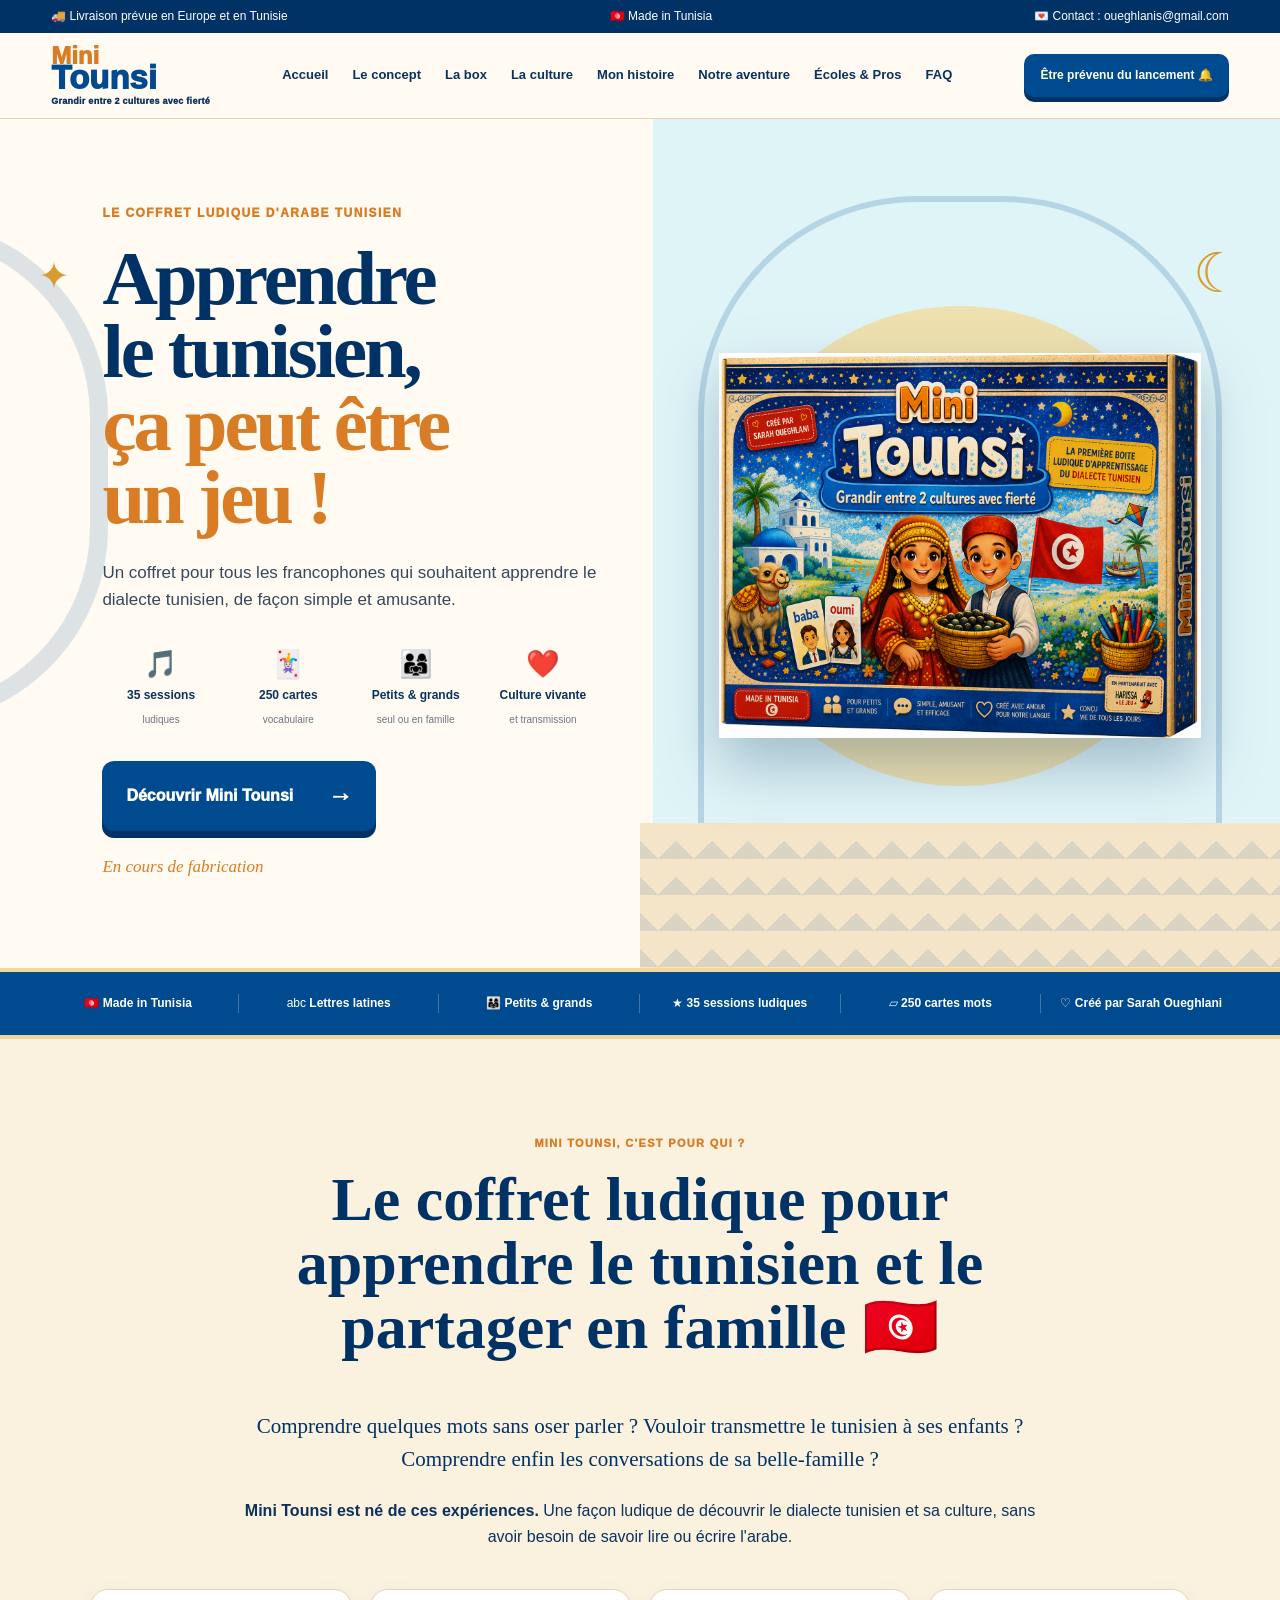
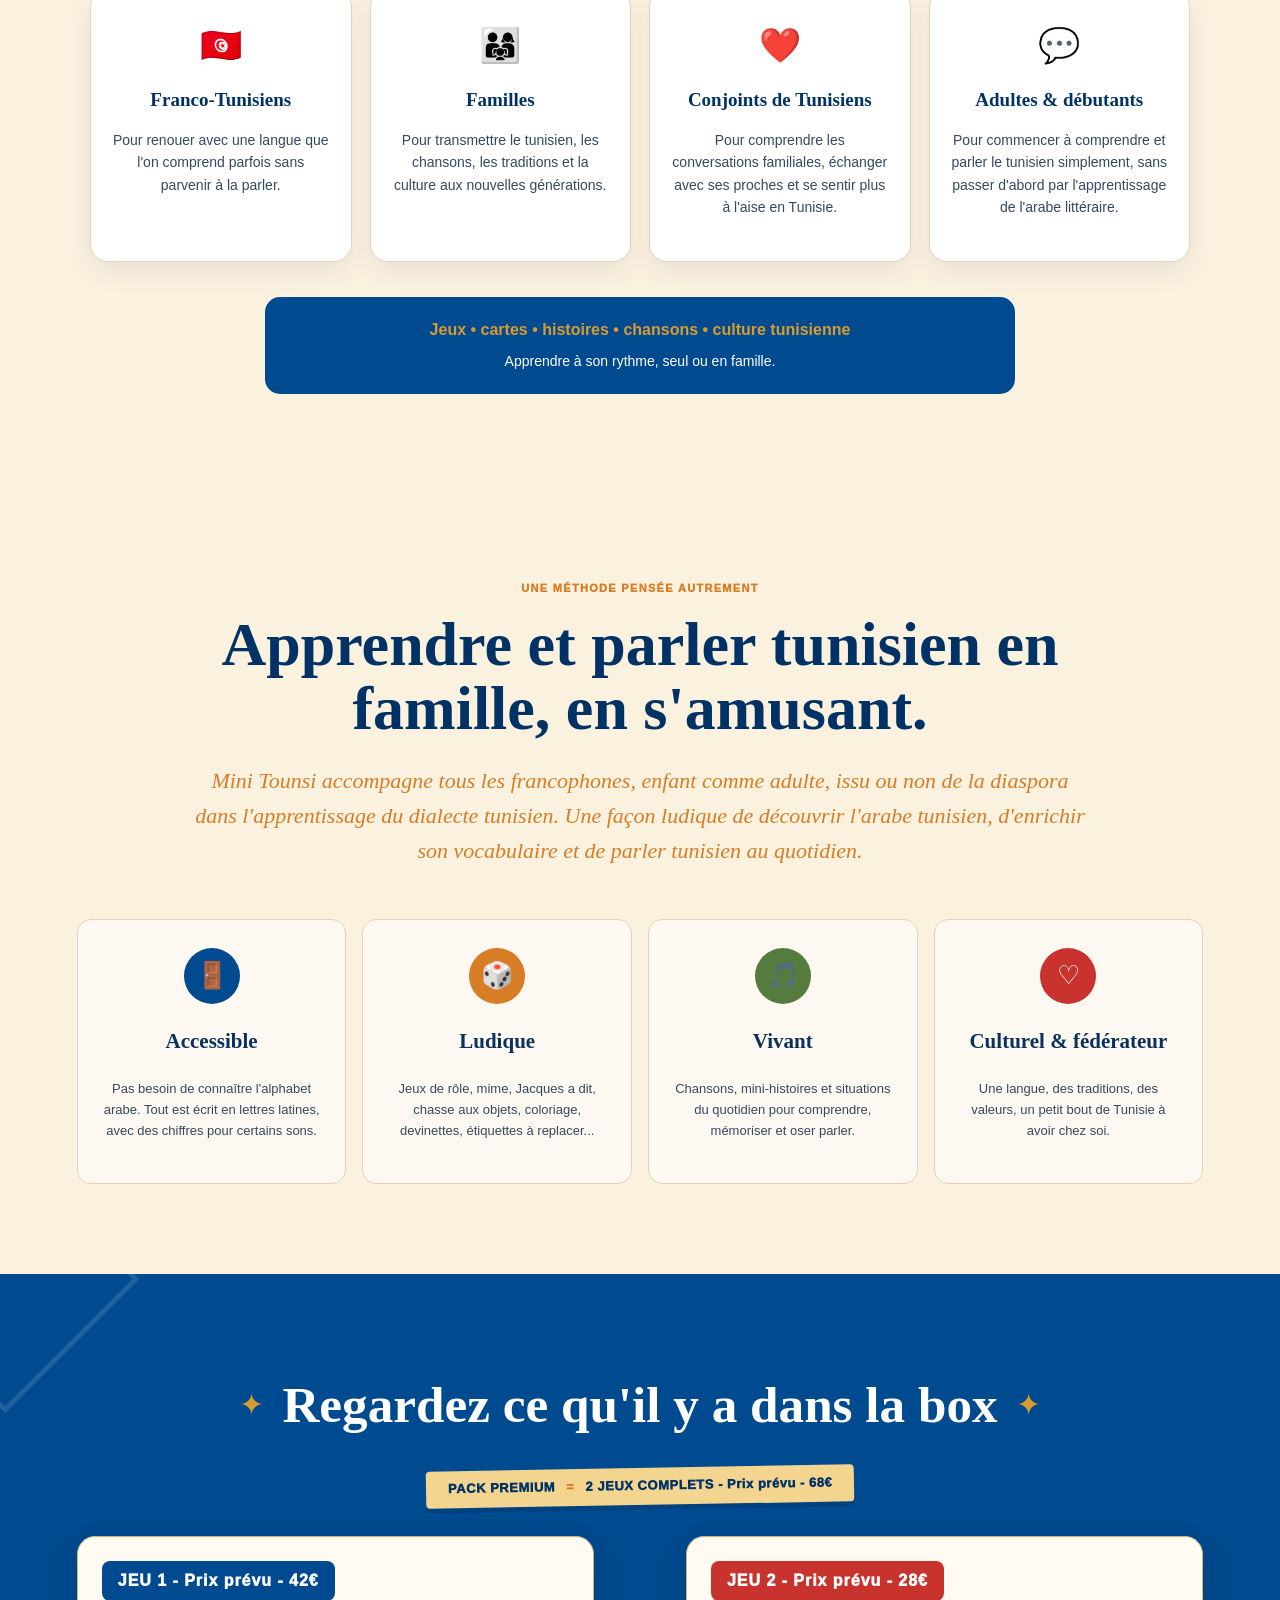
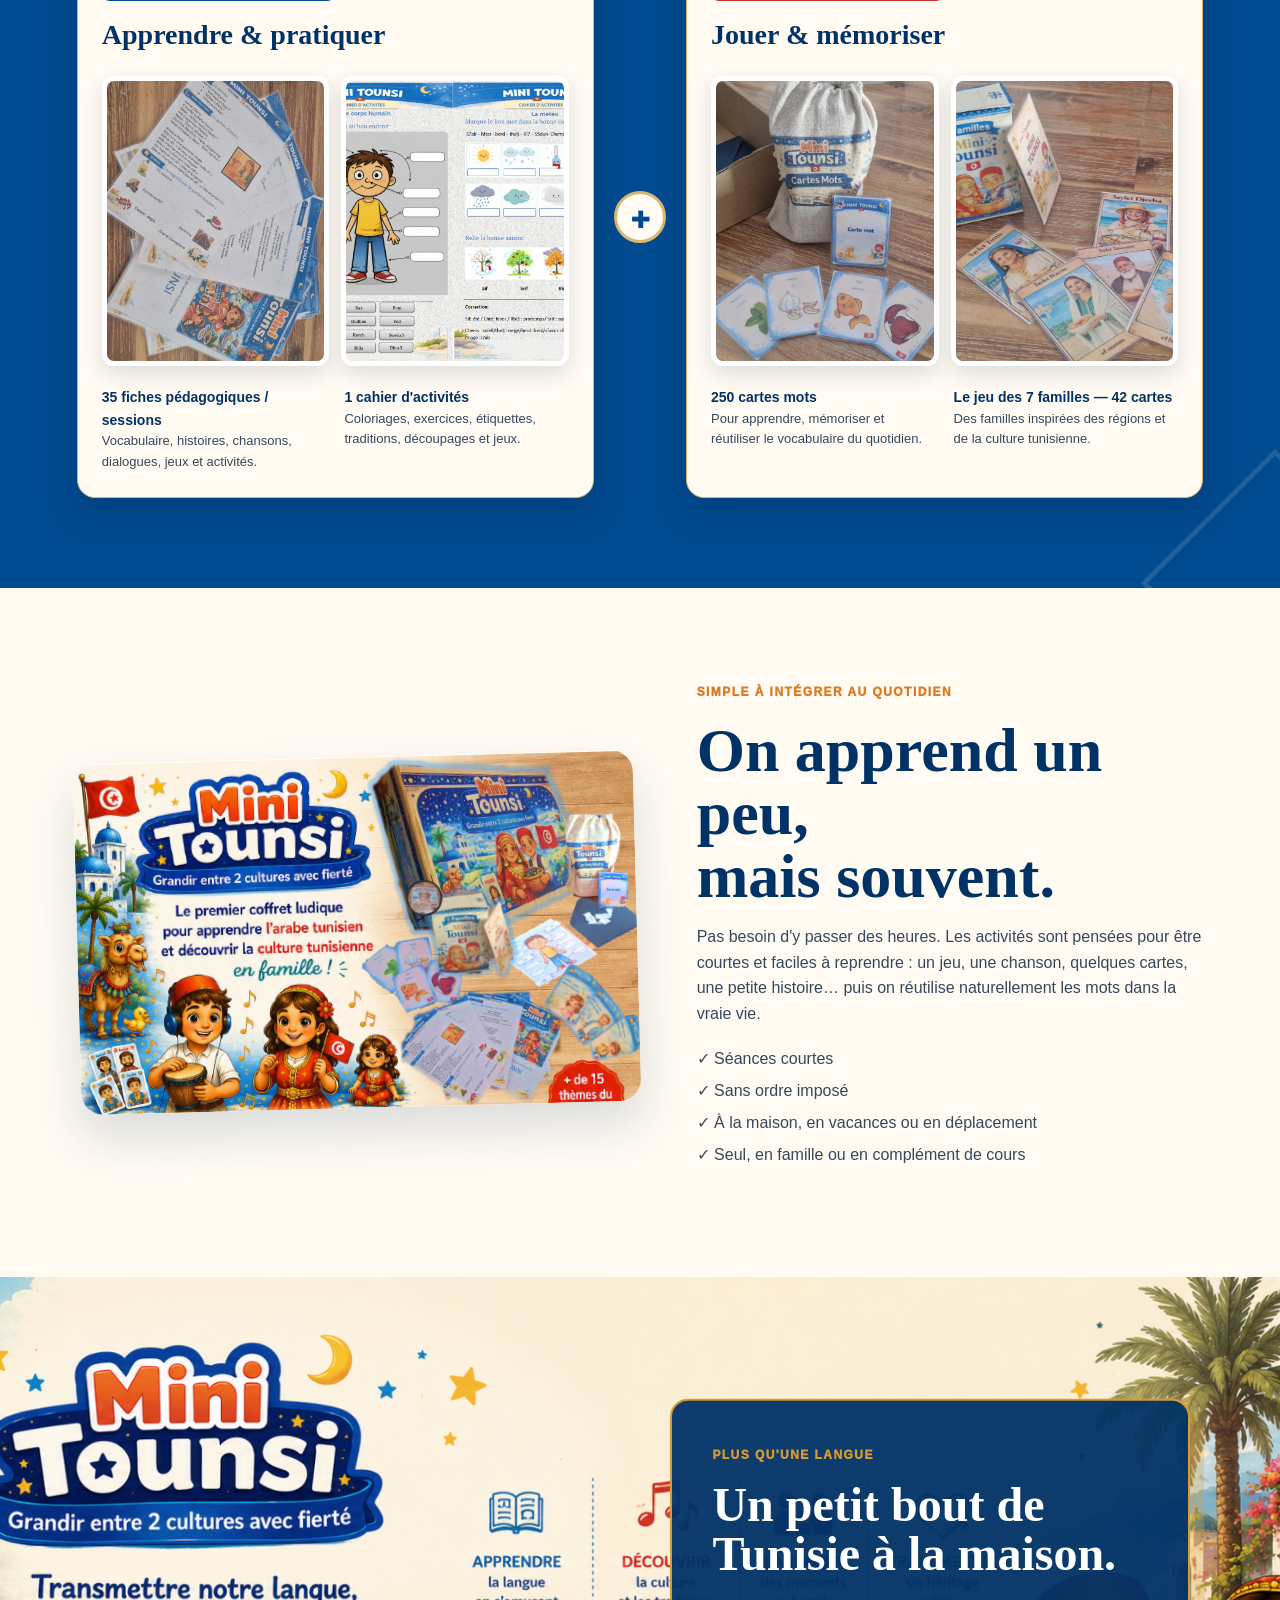
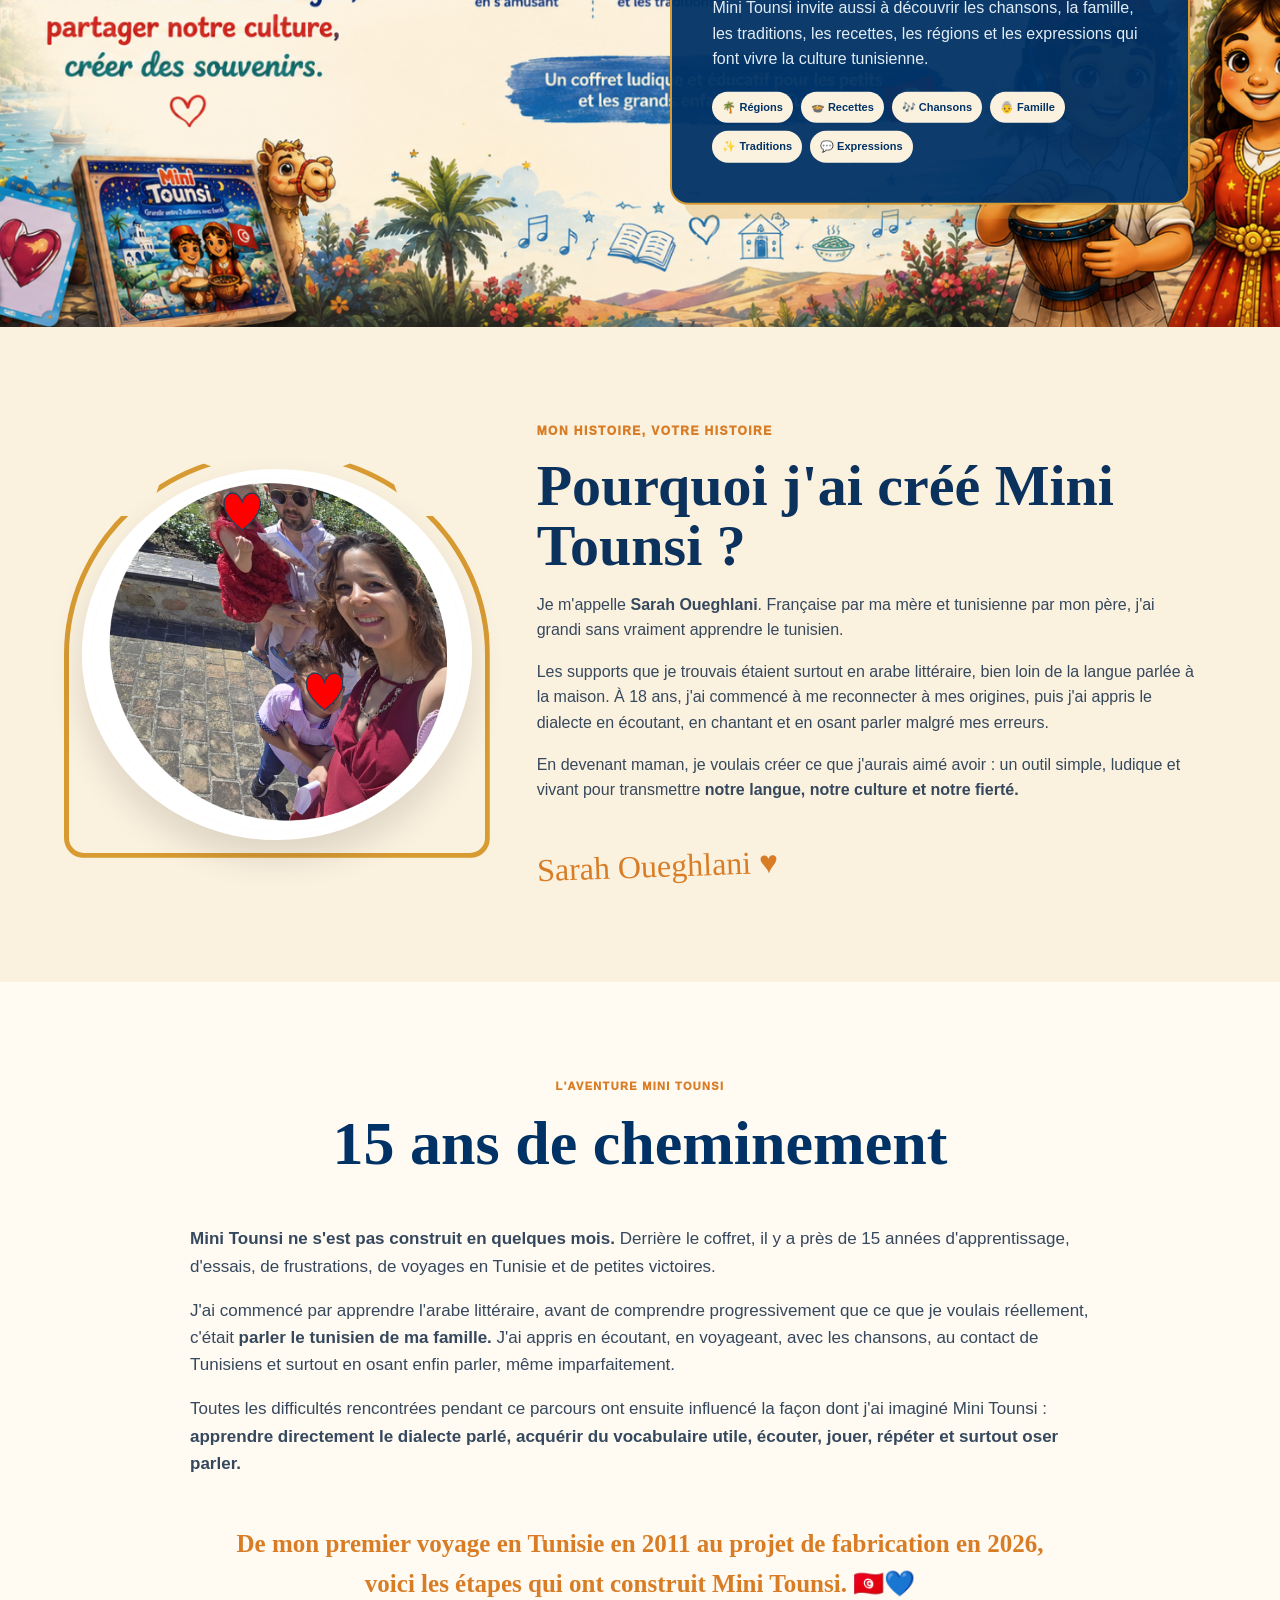
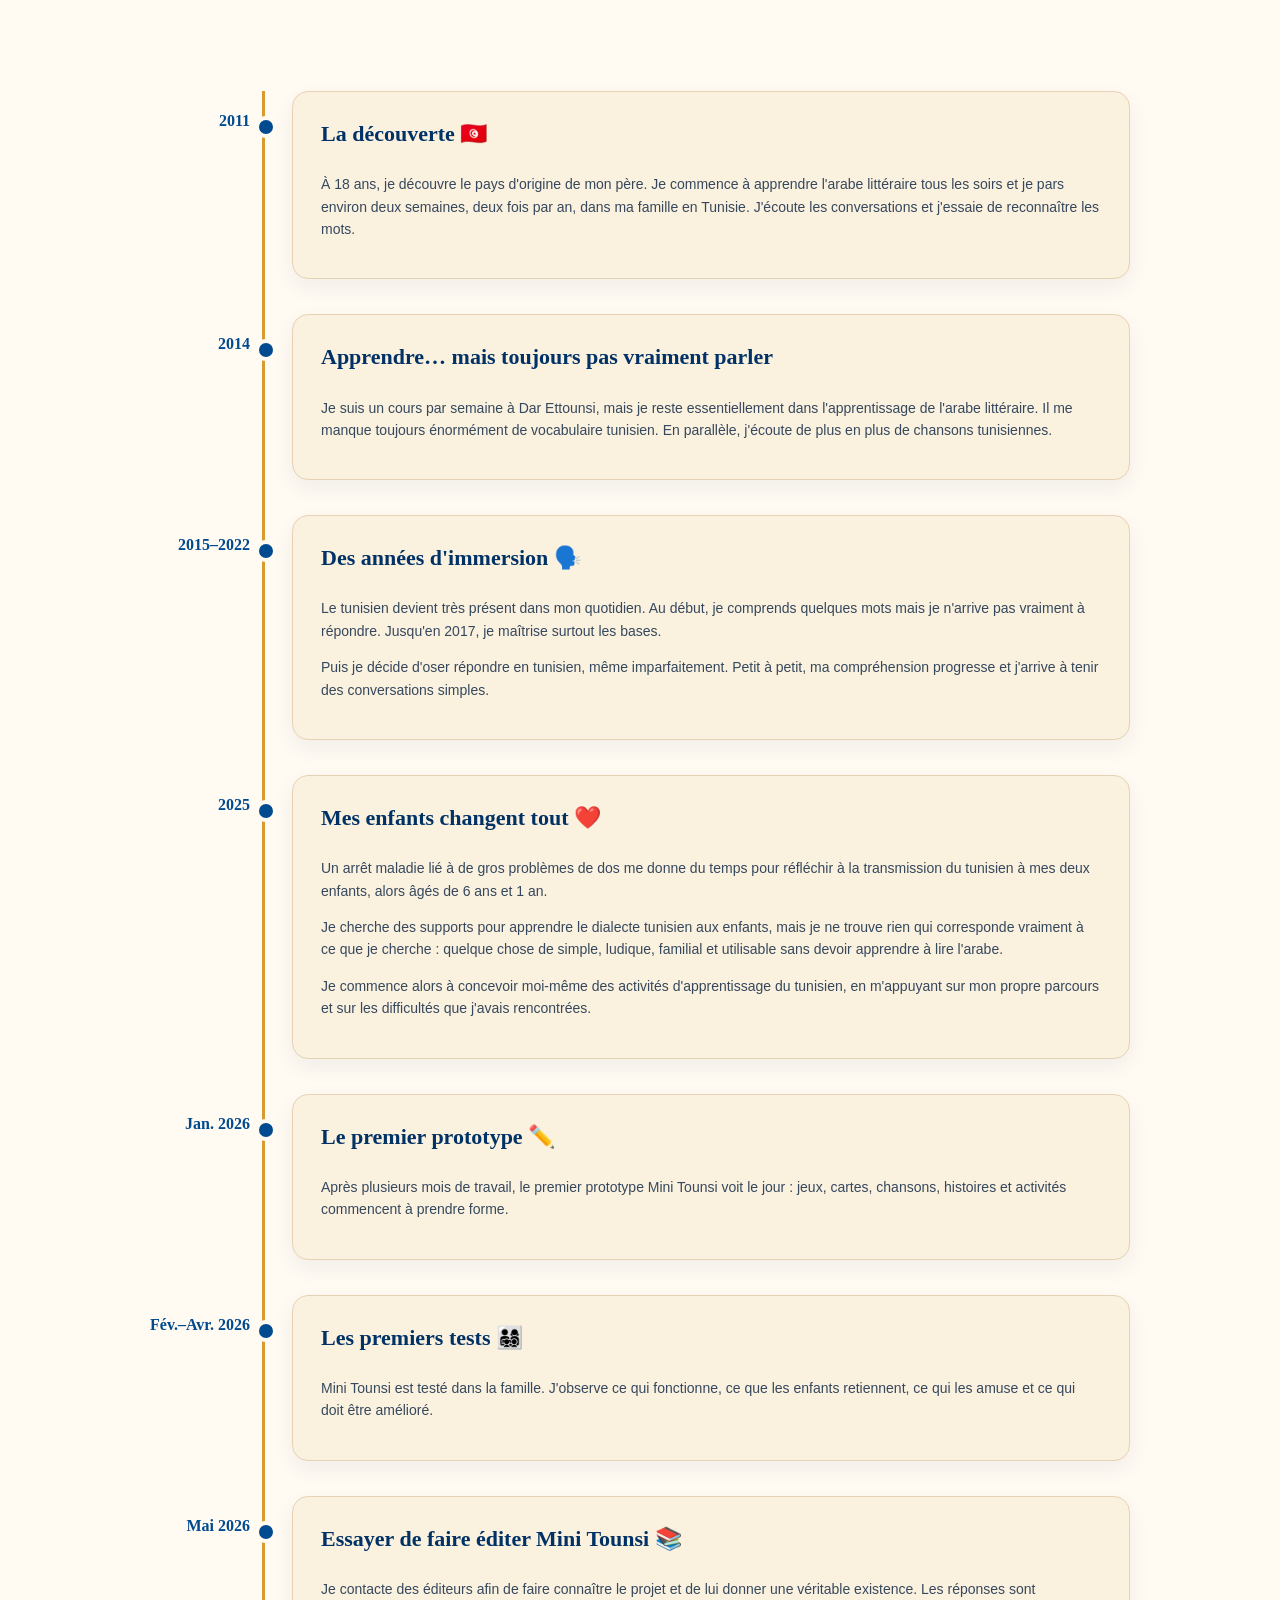
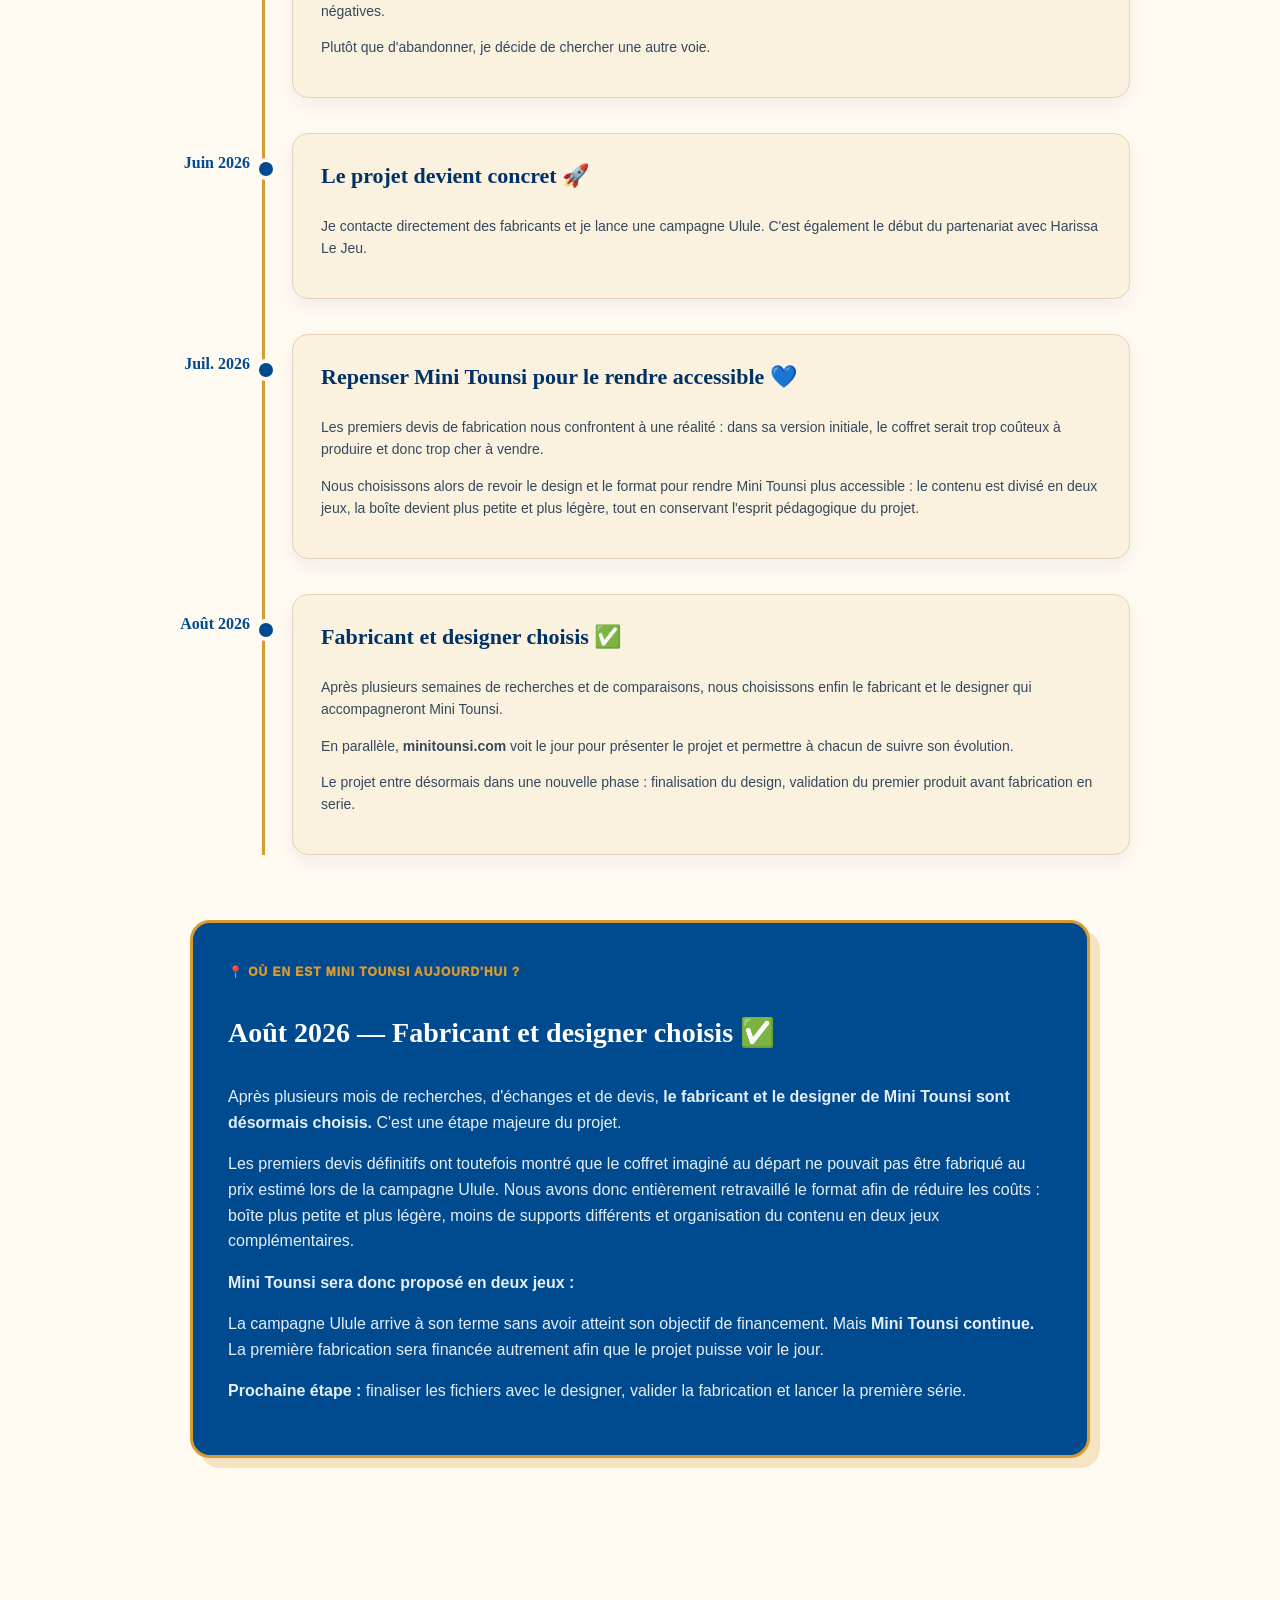
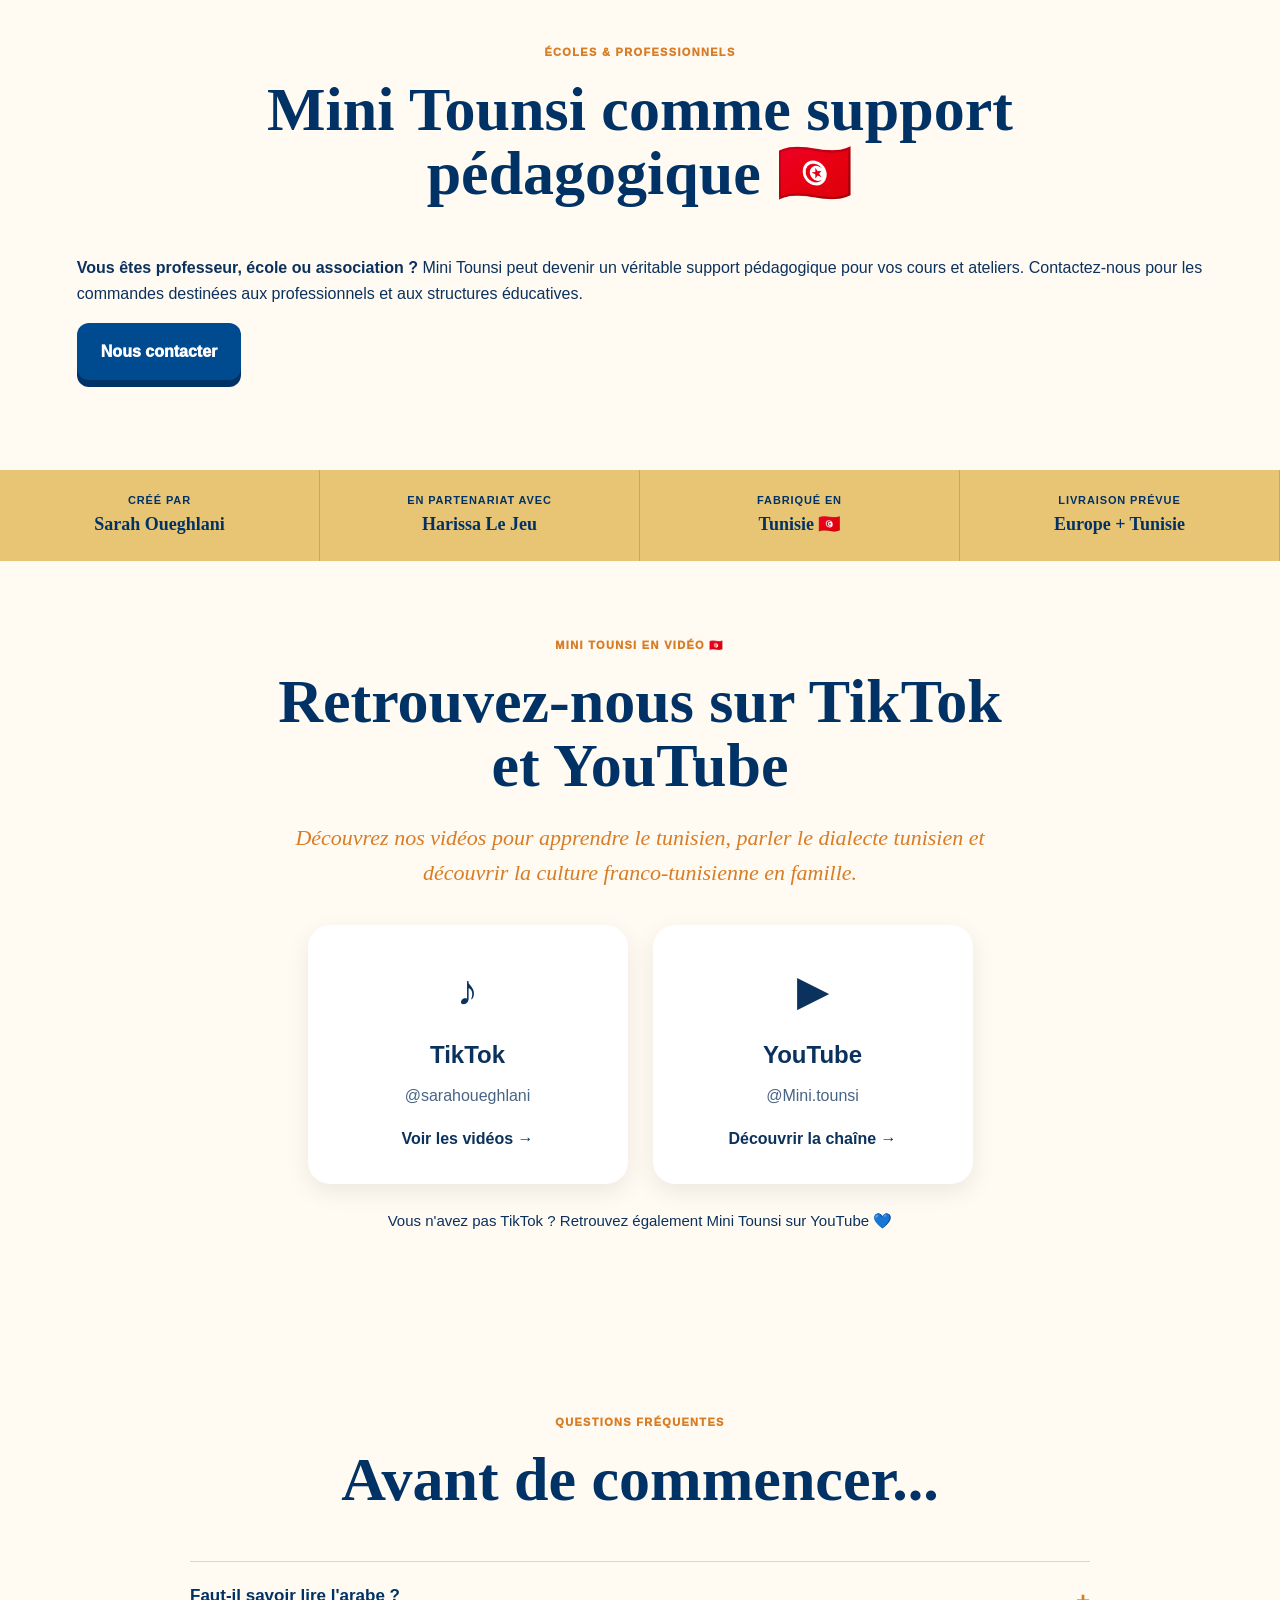
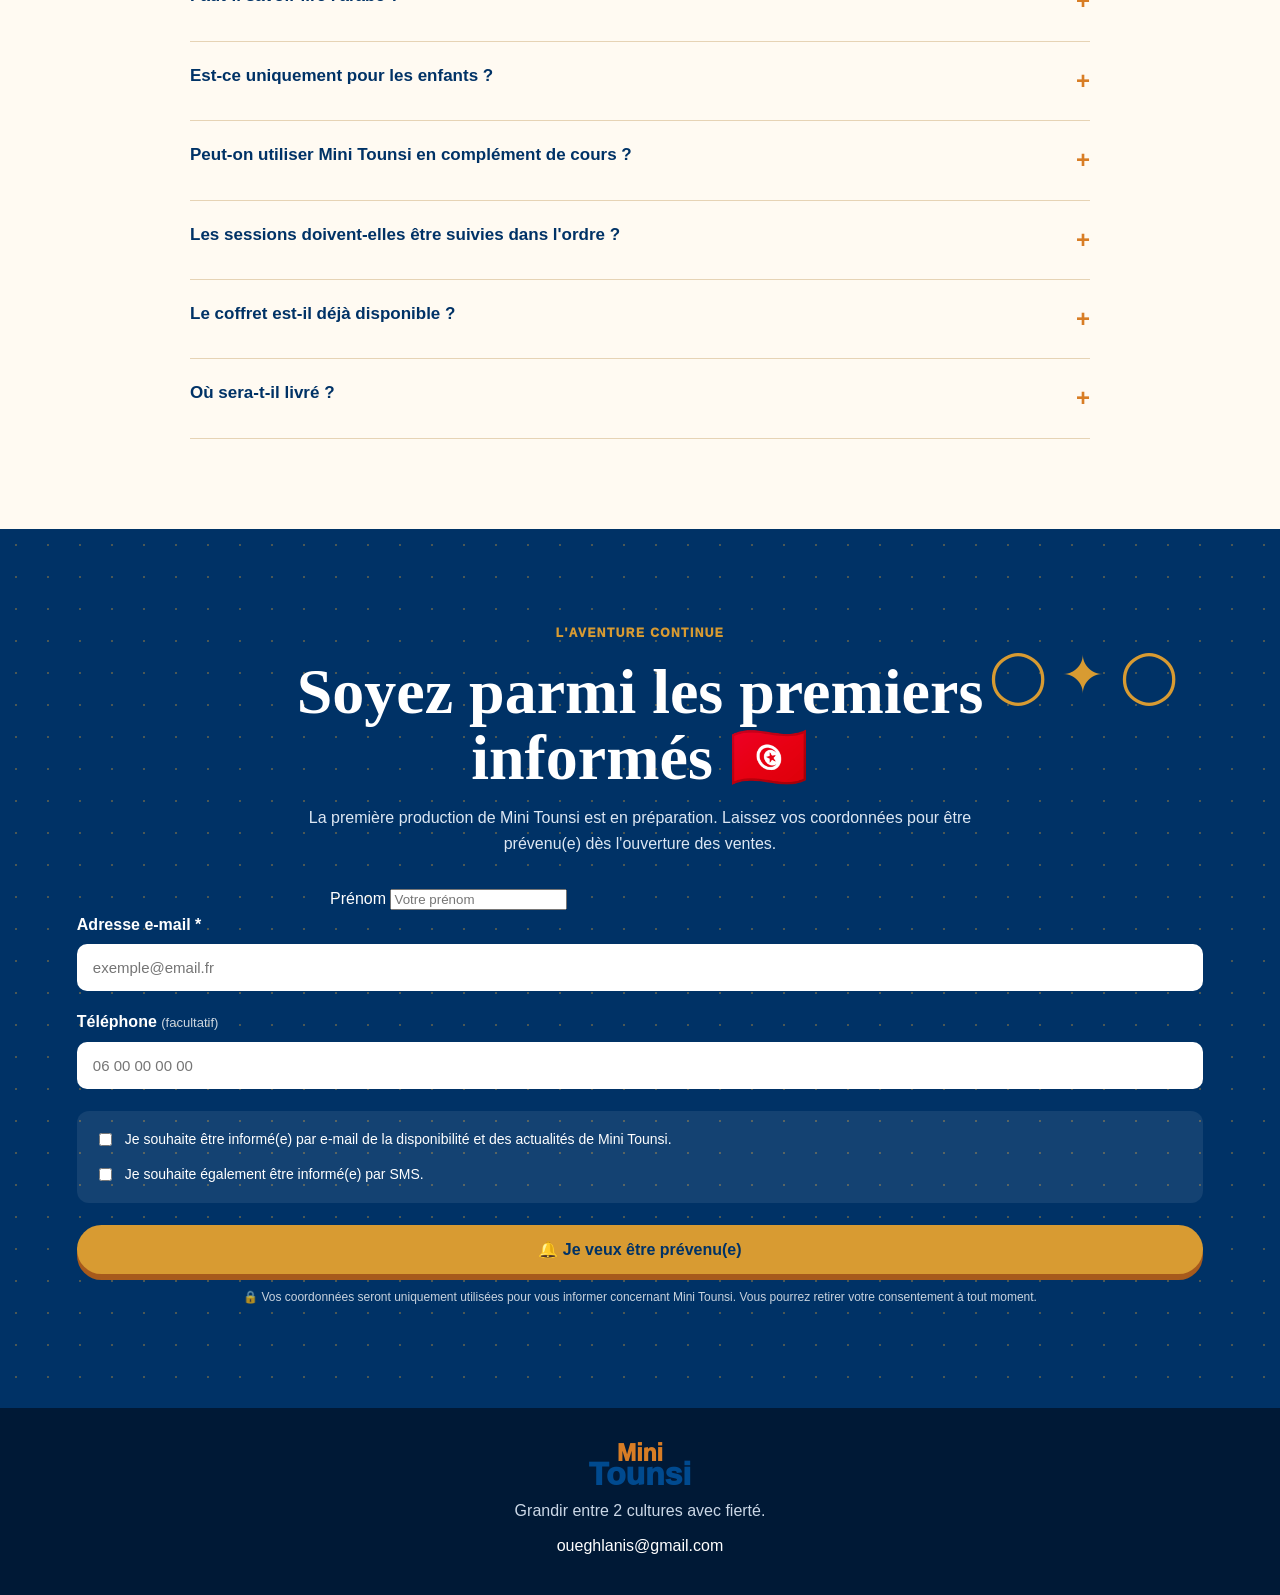
==== index.html @ 19182bde "Update index.html" ====
<!doctype html>
<html lang="fr">
<head>
  <meta charset="utf-8">
  <meta name="viewport" content="width=device-width, initial-scale=1">
  <title>Apprendre le tunisien facilement en s'amusant | Mini Tounsi Dialecte tunisien</title>
  <meta name="description" content="Mini Tounsi, coffret ludique pour apprendre le dialecte tunisien en lettres latines et découvrir la culture tunisienne en famille.">
  <link rel="canonical" href="https://minitounsi.com/">
  <link rel="stylesheet" href="styles.css">
</head>
<body>
  <div class="top-strip">
    <div>🚚 Livraison prévue en Europe et en Tunisie</div>
    <div>🇹🇳 Made in Tunisia</div>
    <div>💌 Contact : oueghlanis@gmail.com</div>
  </div>

  <header class="site-header">
    <a class="brand" href="#accueil">
      <span class="mini">Mini</span>
      <span class="tounsi">Tounsi</span>
      <small>Grandir entre 2 cultures avec fierté</small>
    </a>
<button class="menu-toggle" aria-label="Ouvrir le menu"
onclick="document.querySelector('.site-header nav').classList.toggle('open')">
  ☰
</button>
    <nav>
      <a href="#accueil">Accueil</a>
      <a href="#concept">Le concept</a>
      <a href="#box">La box</a>
      <a href="#culture">La culture</a>
      <a href="#histoire">Mon histoire</a>
      <a href="#aventure">Notre aventure</a>
      <a href="#pros">Écoles & Pros</a>
      <a href="#faq">FAQ</a>
    </nav>
    <a class="header-cta" href="#lancement">Être prévenu du lancement 🔔</a>
  </header>

  <main>
    <section id="accueil" class="hero">
      <div class="ornament ornament-left">✦</div>
      <div class="ornament ornament-right">☾</div>

      <div class="hero-copy">
        <span class="eyebrow">Le coffret ludique d'arabe tunisien</span>
        <h1>Apprendre<br>le tunisien,<br><span>ça peut être<br>un jeu !</span></h1>
        <p>Un coffret pour tous les francophones qui souhaitent apprendre le dialecte tunisien, de façon simple et amusante.</p>

        <div class="hero-icons">
          <div><span>🎵</span><b>35 sessions</b><small>ludiques</small></div>
          <div><span>🃏</span><b>250 cartes</b><small>vocabulaire</small></div>
          <div><span>👨‍👩‍👧</span><b>Petits & grands</b><small>seul ou en famille</small></div>
          <div><span>❤️</span><b>Culture vivante</b><small>et transmission</small></div>
        </div>

        <a class="primary-btn" href="#box">Découvrir Mini Tounsi <span>→</span></a>
        <p class="availability">En cours de fabrication </p>
      </div>

      <div class="hero-visual">
        <div class="sun-disc"></div>
        <div class="arch-frame"></div>
        <img class="main-box" src="assets/box_front.png" alt="Boîte Mini Tounsi">
        <div class="mosaic-floor"></div>
      </div>
    </section>

    <section class="blue-band">
      <div>🇹🇳 <b>Made in Tunisia</b></div>
      <div>abc <b>Lettres latines</b></div>
      <div>👨‍👩‍👧 <b>Petits & grands</b></div>
      <div>★ <b>35 sessions ludiques</b></div>
      <div>▱ <b>250 cartes mots</b></div>
      <div>♡ <b>Créé par Sarah Oueghlani</b></div>
    </section>
<section class="section audience-section">

  <div class="section-title">
    <span>Mini Tounsi, c'est pour qui ?</span>
    <h2>Le coffret ludique pour apprendre le tunisien et le partager en famille 🇹🇳</h2>
  </div>

  <div class="audience-intro">
    <p class="audience-question">
      Comprendre quelques mots sans oser parler ?
      Vouloir transmettre le tunisien à ses enfants ?
      Comprendre enfin les conversations de sa belle-famille ?
    </p>

    <p>
      <strong>Mini Tounsi est né de ces expériences.</strong>
      Une façon ludique de découvrir le dialecte tunisien et sa culture,
      sans avoir besoin de savoir lire ou écrire l'arabe.
    </p>
  </div>

  <div class="audience-grid">

    <div class="audience-card">
      <span class="audience-icon">🇹🇳</span>
      <h3>Franco-Tunisiens</h3>
      <p>
        Pour renouer avec une langue que l'on comprend parfois
        sans parvenir à la parler.
      </p>
    </div>

    <div class="audience-card">
      <span class="audience-icon">👨‍👩‍👧</span>
      <h3>Familles</h3>
      <p>
        Pour transmettre le tunisien, les chansons, les traditions
        et la culture aux nouvelles générations.
      </p>
    </div>

    <div class="audience-card">
      <span class="audience-icon">❤️</span>
      <h3>Conjoints de Tunisiens</h3>
      <p>
        Pour comprendre les conversations familiales, échanger avec
        ses proches et se sentir plus à l'aise en Tunisie.
      </p>
    </div>

    <div class="audience-card">
      <span class="audience-icon">💬</span>
      <h3>Adultes & débutants</h3>
      <p>
        Pour commencer à comprendre et parler le tunisien simplement,
        sans passer d'abord par l'apprentissage de l'arabe littéraire.
      </p>
    </div>

  </div>

  <div class="audience-bottom">
    <strong>Jeux • cartes • histoires • chansons • culture tunisienne</strong>
    <span>Apprendre à son rythme, seul ou en famille.</span>
  </div>

</section>
    <section id="concept" class="section concept">
      <div class="section-title">
        <span>Une méthode pensée autrement</span>
        <h2>Apprendre et parler tunisien en famille, en s'amusant.</h2>
        <p>Mini Tounsi accompagne tous les francophones, enfant comme adulte, issu ou non de la diaspora dans l'apprentissage du dialecte tunisien. Une façon ludique de découvrir l'arabe tunisien, d'enrichir son vocabulaire et de parler tunisien au quotidien.</p>
      </div>

      <div class="concept-grid">
        <article>
          <div class="round-icon">🚪</div>
          <h3>Accessible</h3>
          <p>Pas besoin de connaître l'alphabet arabe. Tout est écrit en lettres latines, avec des chiffres pour certains sons.</p>
        </article>
        <article>
          <div class="round-icon orange">🎲</div>
          <h3>Ludique</h3>
          <p>Jeux de rôle, mime, Jacques a dit, chasse aux objets, coloriage, devinettes, étiquettes à replacer...</p>
        </article>
        <article>
          <div class="round-icon green">🎵</div>
          <h3>Vivant</h3>
          <p>Chansons, mini-histoires et situations du quotidien pour comprendre, mémoriser et oser parler.</p>
        </article>
        <article>
          <div class="round-icon red">♡</div>
          <h3>Culturel & fédérateur</h3>
          <p>Une langue, des traditions, des valeurs, un petit bout de Tunisie à avoir chez soi.</p>
        </article>
      </div>
    </section>

    <section id="box" class="section box-section">
      <div class="box-heading">
        <span class="gold-line">✦</span>
        <h2>Regardez ce qu'il y a dans la box</h2>
        <span class="gold-line">✦</span>
      </div>

      <div class="premium-label">PACK PREMIUM <span>=</span> 2 JEUX COMPLETS - Prix prévu - 68€</div>
      <div class="games-grid">
        <article class="game-card">
          <div class="game-badge">JEU 1 - Prix prévu - 42€</div>
          <h3>Apprendre & pratiquer</h3>
          <div class="game-photos">
            <img src="assets/prototype_sessions.jpg" alt="Photo réelle du prototype des sessions Mini Tounsi">
            <img src="assets/prototype_cahier.png" alt="Photo réelle du cahier d'activités Mini Tounsi">
          </div>
          <div class="game-details">
            <p><strong>35 fiches pédagogiques / sessions</strong><br>Vocabulaire, histoires, chansons, dialogues, jeux et activités.</p>
            <p><strong>1 cahier d'activités</strong><br>Coloriages, exercices, étiquettes, traditions, découpages et jeux.</p>
          </div>
        </article>

        <div class="game-plus">+</div>

        <article class="game-card">
          <div class="game-badge red-badge">JEU 2 - Prix prévu - 28€</div>
          <h3>Jouer & mémoriser</h3>
          <div class="game-photos">
            <img src="assets/prototype_cartes_mots.jpg" alt="Photo réelle du prototype des cartes mots Mini Tounsi">
            <img src="assets/prototype_7_familles.jpg" alt="Photo réelle du prototype du jeu des 7 familles Mini Tounsi">
          </div>
          <div class="game-details">
            <p><strong>250 cartes mots</strong><br>Pour apprendre, mémoriser et réutiliser le vocabulaire du quotidien.</p>
            <p><strong>Le jeu des 7 familles — 42 cartes</strong><br>Des familles inspirées des régions et de la culture tunisienne.</p>
          </div>
        </article>
      </div>
    </section>

    <section class="section rhythm">
      <div class="rhythm-image">
        <img src="assets/product_overview.png" alt="Aperçu du coffret Mini Tounsi">
      </div>
      <div class="rhythm-copy">
        <span class="eyebrow">Simple à intégrer au quotidien</span>
        <h2>On apprend un peu,<br>mais souvent.</h2>
        <p>Pas besoin d'y passer des heures. Les activités sont pensées pour être courtes et faciles à reprendre : un jeu, une chanson, quelques cartes, une petite histoire… puis on réutilise naturellement les mots dans la vraie vie.</p>
        <ul>
          <li>✓ Séances courtes</li>
          <li>✓ Sans ordre imposé</li>
          <li>✓ À la maison, en vacances ou en déplacement</li>
          <li>✓ Seul, en famille ou en complément de cours</li>
        </ul>
      </div>
    </section>

    <section id="culture" class="culture-section">
      <div class="culture-image">
        <img src="assets/hero.png" alt="Univers tunisien Mini Tounsi">
      </div>
      <div class="culture-panel">
        <span class="eyebrow gold">Plus qu'une langue</span>
        <h2>Un petit bout de Tunisie à la maison.</h2>
        <p>Mini Tounsi invite aussi à découvrir les chansons, la famille, les traditions, les recettes, les régions et les expressions qui font vivre la culture tunisienne.</p>
        <div class="culture-tags">
          <span>🌴 Régions</span>
          <span>🍲 Recettes</span>
          <span>🎶 Chansons</span>
          <span>👵 Famille</span>
          <span>✨ Traditions</span>
          <span>💬 Expressions</span>
        </div>
      </div>
    </section>

    <section id="histoire" class="section story-section">
      <div class="story-photo">
        <div class="oriental-frame"></div>
        <img src="assets/sarah.png" alt="Sarah Oueghlani, créatrice de Mini Tounsi">
      </div>
      <div class="story-copy">
        <span class="eyebrow">Mon histoire, votre histoire</span>
        <h2>Pourquoi j'ai créé Mini Tounsi ?</h2>
        <p>Je m'appelle <strong>Sarah Oueghlani</strong>. Française par ma mère et tunisienne par mon père, j'ai grandi sans vraiment apprendre le tunisien.</p>
        <p>Les supports que je trouvais étaient surtout en arabe littéraire, bien loin de la langue parlée à la maison. À 18 ans, j'ai commencé à me reconnecter à mes origines, puis j'ai appris le dialecte en écoutant, en chantant et en osant parler malgré mes erreurs.</p>
        <p>En devenant maman, je voulais créer ce que j'aurais aimé avoir : un outil simple, ludique et vivant pour transmettre <strong>notre langue, notre culture et notre fierté.</strong></p>
        <div class="signature">Sarah Oueghlani ♥</div>
      </div>
    </section>
    <section id="aventure" class="section journey-section">

  <div class="section-title">
    <span>L'aventure Mini Tounsi</span>
    <h2>15 ans de cheminement</h2>
  </div>

  <div class="journey-intro">
  <p>
    <strong>Mini Tounsi ne s'est pas construit en quelques mois.</strong>
    Derrière le coffret, il y a près de 15 années d'apprentissage, d'essais,
    de frustrations, de voyages en Tunisie et de petites victoires.
  </p>

  <p>
    J'ai commencé par apprendre l'arabe littéraire, avant de comprendre
    progressivement que ce que je voulais réellement, c'était
    <strong>parler le tunisien de ma famille.</strong>
    J'ai appris en écoutant, en voyageant, avec les chansons, au contact
    de Tunisiens et surtout en osant enfin parler, même imparfaitement.
  </p>

  <p>
    Toutes les difficultés rencontrées pendant ce parcours ont ensuite
    influencé la façon dont j'ai imaginé Mini Tounsi :
    <strong>apprendre directement le dialecte parlé, acquérir du vocabulaire
    utile, écouter, jouer, répéter et surtout oser parler.</strong>
  </p>

  <p class="journey-highlight">
    De mon premier voyage en Tunisie en 2011 au projet de fabrication en 2026,
    voici les étapes qui ont construit Mini Tounsi. 🇹🇳💙
  </p>
  </div>

  <div class="timeline">

    <article class="timeline-item">
      <div class="timeline-year">2011</div>
      <div class="timeline-content">
        <h3>La découverte 🇹🇳</h3>
        <p>
          À 18 ans, je découvre le pays d'origine de mon père. Je commence à apprendre l'arabe littéraire
          tous les soirs et je pars environ deux semaines, deux fois par an, dans ma famille en Tunisie.
          J'écoute les conversations et j'essaie de reconnaître les mots.
        </p>
      </div>
    </article>

    <article class="timeline-item">
      <div class="timeline-year">2014</div>
      <div class="timeline-content">
        <h3>Apprendre… mais toujours pas vraiment parler</h3>
        <p>
          Je suis un cours par semaine à Dar Ettounsi, mais je reste essentiellement dans l'apprentissage
          de l'arabe littéraire. Il me manque toujours énormément de vocabulaire tunisien.
          En parallèle, j'écoute de plus en plus de chansons tunisiennes.
        </p>
      </div>
    </article>

    <article class="timeline-item">
      <div class="timeline-year">2015–2022</div>
      <div class="timeline-content">
        <h3>Des années d'immersion 🗣️</h3>
        <p>
          Le tunisien devient très présent dans mon quotidien. Au début, je comprends quelques mots mais
          je n'arrive pas vraiment à répondre. Jusqu'en 2017, je maîtrise surtout les bases.
        </p>
        <p>
          Puis je décide d'oser répondre en tunisien, même imparfaitement. Petit à petit, ma compréhension
          progresse et j'arrive à tenir des conversations simples.
        </p>
      </div>
    </article>

    <article class="timeline-item">
      <div class="timeline-year">2025</div>
      <div class="timeline-content">
        <h3>Mes enfants changent tout ❤️</h3>
        <p>
          Un arrêt maladie lié à de gros problèmes de dos me donne du temps pour réfléchir à la transmission
          du tunisien à mes deux enfants, alors âgés de 6 ans et 1 an.
        </p>
        <p>
          Je cherche des supports pour apprendre le dialecte tunisien aux enfants, mais je ne trouve rien
          qui corresponde vraiment à ce que je cherche : quelque chose de simple, ludique, familial
          et utilisable sans devoir apprendre à lire l'arabe.
        </p>
        <p>
          Je commence alors à concevoir moi-même des activités d'apprentissage du tunisien, en m'appuyant
          sur mon propre parcours et sur les difficultés que j'avais rencontrées.
        </p>
      </div>
    </article>

    <article class="timeline-item">
      <div class="timeline-year">Jan. 2026</div>
      <div class="timeline-content">
        <h3>Le premier prototype ✏️</h3>
        <p>
          Après plusieurs mois de travail, le premier prototype Mini Tounsi voit le jour :
          jeux, cartes, chansons, histoires et activités commencent à prendre forme.
        </p>
      </div>
    </article>

    <article class="timeline-item">
      <div class="timeline-year">Fév.–Avr. 2026</div>
      <div class="timeline-content">
        <h3>Les premiers tests 👨‍👩‍👧‍👦</h3>
        <p>
          Mini Tounsi est testé dans la famille. J'observe ce qui fonctionne, ce que les enfants retiennent,
          ce qui les amuse et ce qui doit être amélioré.
        </p>
      </div>
    </article>

    <article class="timeline-item">
      <div class="timeline-year">Mai 2026</div>
      <div class="timeline-content">
        <h3>Essayer de faire éditer Mini Tounsi 📚</h3>
        <p>
          Je contacte des éditeurs afin de faire connaître le projet et de lui donner une véritable existence.
          Les réponses sont négatives.
        </p>
        <p>
          Plutôt que d'abandonner, je décide de chercher une autre voie.
        </p>
      </div>
    </article>

    <article class="timeline-item">
      <div class="timeline-year">Juin 2026</div>
      <div class="timeline-content">
        <h3>Le projet devient concret 🚀</h3>
        <p>
          Je contacte directement des fabricants et je lance une campagne Ulule.
          C'est également le début du partenariat avec Harissa Le Jeu.
        </p>
      </div>
    </article>

    <article class="timeline-item">
      <div class="timeline-year">Juil. 2026</div>
      <div class="timeline-content">
        <h3>Repenser Mini Tounsi pour le rendre accessible 💙</h3>
        <p>
          Les premiers devis de fabrication nous confrontent à une réalité :
          dans sa version initiale, le coffret serait trop coûteux à produire et donc trop cher à vendre.
        </p>
        <p>
          Nous choisissons alors de revoir le design et le format pour rendre Mini Tounsi plus accessible :
          le contenu est divisé en deux jeux, la boîte devient plus petite et plus légère,
          tout en conservant l'esprit pédagogique du projet.
        </p>
      </div>
    </article>
    
<article class="timeline-item">
  <div class="timeline-year">Août 2026</div>

  <div class="timeline-content">
    <h3>Fabricant et designer choisis ✅</h3>

    <p>
      Après plusieurs semaines de recherches et de comparaisons,
      nous choisissons enfin le fabricant et le designer qui accompagneront Mini Tounsi.
    </p>
 <p>
          En parallèle, <strong>minitounsi.com</strong> voit le jour pour présenter le projet
          et permettre à chacun de suivre son évolution.
        </p>
    <p>
      Le projet entre désormais dans une nouvelle phase :
      finalisation du design, validation du premier produit avant fabrication en serie.
    </p>
  </div>
</article>
    

  </div>
<div class="project-status">

  <span>📍 Où en est Mini Tounsi aujourd'hui ?</span>

  <h3>Août 2026 — Fabricant et designer choisis ✅</h3>

  <p>
    Après plusieurs mois de recherches, d'échanges et de devis,
    <strong>le fabricant et le designer de Mini Tounsi sont désormais choisis.</strong>
    C'est une étape majeure du projet.
  </p>

  <p>
    Les premiers devis définitifs ont toutefois montré que le coffret imaginé
    au départ ne pouvait pas être fabriqué au prix estimé lors de la campagne Ulule.
    Nous avons donc entièrement retravaillé le format afin de réduire les coûts :
    boîte plus petite et plus légère, moins de supports différents et organisation
    du contenu en deux jeux complémentaires.
  </p>

  <p>
    <strong>Mini Tounsi sera donc proposé en deux jeux :</strong>
  </p>


  <p>
    La campagne Ulule arrive à son terme sans avoir atteint son objectif de financement.
    Mais <strong>Mini Tounsi continue.</strong>
    La première fabrication sera financée autrement afin que le projet puisse voir le jour.
  </p>

  <p>
    <strong>Prochaine étape :</strong>
    finaliser les fichiers avec le designer, valider la fabrication
    et lancer la première série.
  </p>


</div>


</section>
<section id="pros" class="section">
  <div class="section-title">
    <span>Écoles & professionnels</span>
    <h2>Mini Tounsi comme support pédagogique 🇹🇳</h2>
  </div>

  <p>
    <strong>Vous êtes professeur, école ou association ?</strong>
    Mini Tounsi peut devenir un véritable support pédagogique pour vos cours
    et ateliers. Contactez-nous pour les commandes destinées aux professionnels
    et aux structures éducatives.
  </p>

  <a class="primary-btn" href="mailto:oueghlanis@gmail.com">
    Nous contacter
  </a>
</section>
    <section class="partner-band">
      <div><strong>Créé par</strong><span>Sarah Oueghlani</span></div>
      <div><strong>En partenariat avec</strong><span>Harissa Le Jeu</span></div>
      <div><strong>Fabriqué en</strong><span>Tunisie 🇹🇳</span></div>
      <div><strong>Livraison prévue</strong><span>Europe + Tunisie</span></div>
    </section>
<section class="section social-section">
  <div class="section-title">
    <span>Mini Tounsi en vidéo 🇹🇳</span>
    <h2>Retrouvez-nous sur TikTok et YouTube</h2>
    <p>
      Découvrez nos vidéos pour apprendre le tunisien, parler le dialecte tunisien
      et découvrir la culture franco-tunisienne en famille.
    </p>
  </div>

  <div class="social-grid">

    <a class="social-card"
       href="https://www.tiktok.com/@sarahoueghlani"
       target="_blank"
       rel="noopener noreferrer">
      <div class="social-icon">♪</div>
      <h3>TikTok</h3>
      <p>@sarahoueghlani</p>
      <span>Voir les vidéos →</span>
    </a>

    <a class="social-card"
       href="https://www.youtube.com/@Mini.tounsi"
       target="_blank"
       rel="noopener noreferrer">
      <div class="social-icon">▶</div>
      <h3>YouTube</h3>
      <p>@Mini.tounsi</p>
      <span>Découvrir la chaîne →</span>
    </a>

  </div>

  <p class="youtube-note">
    Vous n'avez pas TikTok ? Retrouvez également Mini Tounsi sur YouTube 💙
  </p>
</section>
    <section id="faq" class="section faq-section">
      <div class="section-title">
        <span>Questions fréquentes</span>
        <h2>Avant de commencer...</h2>
      </div>
      <div class="faq-list">
        <button>Faut-il savoir lire l'arabe ? <b>+</b></button>
        <div>Non. Mini Tounsi est conçu pour commencer sans maîtriser l'alphabet arabe. Le dialecte est transcrit en lettres latines, avec des chiffres pour certains sons spécifiques.</div>

        <button>Est-ce uniquement pour les enfants ? <b>+</b></button>
        <div>Non. La box est pensée pour être ludique et accessible aux enfants, mais elle peut également être utilisée par des adolescents et des adultes qui souhaitent débuter ou enrichir leur tunisien.</div>

        <button>Peut-on utiliser Mini Tounsi en complément de cours ? <b>+</b></button>
        <div>Oui. Elle peut notamment permettre de pratiquer à la maison entre deux cours, tout en restant utilisable comme support autonome.</div>

        <button>Les sessions doivent-elles être suivies dans l'ordre ? <b>+</b></button>
        <div>Non. Les sessions sont non progressives : on peut commencer par le thème de son choix.</div>

        <button>Le coffret est-il déjà disponible ? <b>+</b></button>
        <div>Pas encore. Mini Tounsi est actuellement en cours de fabrication. Le prix public prévu est de 65 €.</div>

        <button>Où sera-t-il livré ? <b>+</b></button>
        <div>La livraison est prévue en Europe et en Tunisie. Les frais et modalités seront précisés à l'ouverture des commandes.</div>
      </div>
    </section>

   <section id="lancement" class="launch-section">

  <div class="launch-ornament">◯ ✦ ◯</div>

  <div class="launch-inner">

    <span class="eyebrow gold">L'aventure continue</span>

    <h2>Soyez parmi les premiers informés 🇹🇳</h2>

    <p class="launch-intro">
      La première production de Mini Tounsi est en préparation.
      Laissez vos coordonnées pour être prévenu(e) dès l'ouverture des ventes.
    </p>

   <form
  class="launch-form"
  id="launch-form"
  action="https://formspree.io/f/myeykpja"
  method="POST"
     >
     <input
  type="hidden"
  name="_subject"
  value="Nouvelle inscription — Mini Tounsi"
>

<input
  type="hidden"
  name="source"
  value="Formulaire lancement MiniTounsi.com"

      <div class="form-group">
        <label for="prenom">Prénom</label>
        <input
          type="text"
          id="prenom"
          name="prenom"
          placeholder="Votre prénom"
        >
      </div>

      <div class="form-group">
        <label for="email">Adresse e-mail *</label>
        <input
          type="email"
          id="email"
          name="email"
          placeholder="exemple@email.fr"
          required
        >
      </div>

      <div class="form-group">
        <label for="telephone">Téléphone <span>(facultatif)</span></label>
        <input
          type="tel"
          id="telephone"
          name="telephone"
          placeholder="06 00 00 00 00"
        >
      </div>

      <div class="consent-box">

        <label class="checkbox-line">
          <input
            type="checkbox"
            id="consent-email"
            name="consent_email"
            required
          >
          <span>
            Je souhaite être informé(e) par e-mail de la disponibilité
            et des actualités de Mini Tounsi.
          </span>
        </label>

        <label class="checkbox-line">
          <input
            type="checkbox"
            id="consent-sms"
            name="consent_sms"
          >
          <span>
            Je souhaite également être informé(e) par SMS.
          </span>
        </label>

      </div>

      <button type="submit" class="launch-btn">
        🔔 Je veux être prévenu(e)
      </button>
<p id="form-success" class="form-success" style="display:none;">
  🇹🇳 Merci ! Votre inscription a bien été prise en compte 💙
  Nous vous préviendrons dès que Mini Tounsi sera disponible.
</p>

<p id="form-error" class="form-error" style="display:none;">
  Une erreur est survenue. Merci de réessayer dans quelques instants.
</p>
      <p class="form-privacy">
        🔒 Vos coordonnées seront uniquement utilisées pour vous informer
        concernant Mini Tounsi. Vous pourrez retirer votre consentement
        à tout moment.
      </p>

    </form>

  </div>

</section>
  </main>

  <footer>
    <div class="brand footer-brand">
      <span class="mini">Mini</span> <span class="tounsi">Tounsi</span>
    </div>
    <p>Grandir entre 2 cultures avec fierté.</p>
    <a href="mailto:oueghlanis@gmail.com">oueghlanis@gmail.com</a>
  </footer>

  <script src="script.js"></script>
<script>
document.addEventListener("DOMContentLoaded", function () {

  const form = document.getElementById("launch-form");
  const successMessage = document.getElementById("form-success");
  const errorMessage = document.getElementById("form-error");

  if (!form) return;

  form.addEventListener("submit", async function(event) {

    event.preventDefault();

    if (successMessage) {
      successMessage.style.display = "none";
    }

    if (errorMessage) {
      errorMessage.style.display = "none";
    }

    const button = form.querySelector('button[type="submit"]');
    const originalButtonText = button.innerHTML;

    button.disabled = true;
    button.innerHTML = "Inscription en cours...";

    const formData = new FormData(form);

    try {

      const response = await fetch(
        "https://formspree.io/f/myeykpja",
        {
          method: "POST",
          body: formData,
          headers: {
            "Accept": "application/json"
          }
        }
      );

      if (response.ok) {

        form.reset();

        if (successMessage) {
          successMessage.style.display = "block";
        }

      } else {

        if (errorMessage) {
          errorMessage.style.display = "block";
        }

      }

    } catch (error) {

      if (errorMessage) {
        errorMessage.style.display = "block";
      }

    }

    button.disabled = false;
    button.innerHTML = originalButtonText;

  });

});
</script>
  
</body>
</html>
---- styles.css ----
:root{
  --blue:#004a8f;
  --blue-dark:#003266;
  --blue-deep:#00214a;
  --cream:#fbf1df;
  --cream-light:#fffaf2;
  --gold:#d89b32;
  --orange:#d87d25;
  --red:#c8332d;
  --green:#557c3e;
  --ink:#0b315d;
  --text:#35485d;
  --line:#e6d3b5;
}
*{box-sizing:border-box}
html{scroll-behavior:smooth}
body{margin:0;font-family:Arial,Helvetica,sans-serif;background:var(--cream-light);color:var(--ink);line-height:1.6}
a{text-decoration:none;color:inherit}
img{display:block;max-width:100%}
.top-strip{background:var(--blue-dark);color:white;padding:7px 4vw;display:flex;justify-content:space-between;gap:20px;font-size:12px}
.site-header{height:86px;display:flex;align-items:center;justify-content:space-between;padding:0 4vw;background:rgba(255,250,242,.97);position:sticky;top:0;z-index:50;border-bottom:1px solid var(--line);backdrop-filter:blur(10px)}
.brand{line-height:.8;display:flex;flex-direction:column;font-weight:1000}.brand .mini{font-size:24px;color:var(--orange)}.brand .tounsi{font-size:33px;color:var(--blue)}.brand small{font-size:9px;letter-spacing:.03em;color:var(--ink);margin-top:6px}
.site-header nav{display:flex;gap:24px;font-size:13px;font-weight:800}.site-header nav a:hover{color:var(--orange)}
.header-cta{background:var(--blue);color:white;padding:12px 16px;border-radius:10px;font-weight:900;font-size:12px;box-shadow:0 5px 0 var(--blue-dark)}
.hero{min-height:720px;background:linear-gradient(90deg,var(--cream-light) 0 51%,#dff4f7 51%);display:grid;grid-template-columns:1fr 1fr;position:relative;overflow:hidden}
.hero:before{content:"";position:absolute;left:-90px;top:100px;width:180px;height:470px;border:18px solid var(--blue);border-left:0;border-radius:0 220px 220px 0;opacity:.13}
.hero-copy{padding:80px 3vw 70px 8vw;position:relative;z-index:3}.eyebrow{font-size:12px;text-transform:uppercase;letter-spacing:.12em;color:var(--orange);font-weight:1000}
.hero h1{font-family:Georgia,serif;font-size:clamp(55px,6vw,86px);line-height:.95;margin:18px 0 24px;color:var(--blue-dark);letter-spacing:-.04em}.hero h1 span{color:var(--orange)}
.hero-copy>p{font-size:17px;max-width:590px;color:var(--text)}
.hero-icons{display:grid;grid-template-columns:repeat(4,1fr);gap:10px;margin:30px 0}.hero-icons div{text-align:center}.hero-icons span{font-size:27px;display:block}.hero-icons b{font-size:12px;display:block}.hero-icons small{font-size:10px;color:#6d7784}
.primary-btn{display:inline-flex;align-items:center;gap:35px;background:var(--blue);color:white;padding:16px 24px;border-radius:12px;font-weight:1000;box-shadow:0 7px 0 var(--blue-dark)}.primary-btn span{font-size:24px}.availability{font-family:Georgia,serif;font-style:italic;color:var(--orange)!important;margin-top:22px}
.hero-visual{position:relative;display:flex;align-items:center;justify-content:center;padding:55px 5vw 50px}.sun-disc{position:absolute;width:480px;height:480px;border-radius:50%;background:#f5d893;opacity:.72}.arch-frame{position:absolute;width:82%;height:80%;border:6px solid rgba(0,74,143,.18);border-bottom:0;border-radius:220px 220px 0 0;top:9%}.main-box{position:relative;width:min(680px,94%);z-index:3;filter:drop-shadow(0 28px 30px rgba(0,45,90,.28))}

.mosaic-floor{position:absolute;bottom:0;left:0;right:0;height:145px;background:
linear-gradient(45deg,rgba(0,74,143,.11) 25%,transparent 25%) 0 0/36px 36px,
linear-gradient(-45deg,rgba(0,74,143,.11) 25%,transparent 25%) 0 0/36px 36px,
#f4e5c9}
.ornament{position:absolute;color:var(--gold);font-size:38px;z-index:2}.ornament-left{left:3%;top:15%}.ornament-right{right:3%;top:13%;font-size:55px}
.blue-band{background:var(--blue);color:white;display:grid;grid-template-columns:repeat(6,1fr);padding:22px 3vw;border-top:4px solid #f2d799;border-bottom:4px solid #f2d799}.blue-band div{text-align:center;border-right:1px solid rgba(255,255,255,.25);font-size:12px}.blue-band div:last-child{border-right:0}
.section{padding:90px 6vw}.concept{background:var(--cream)}.section-title{text-align:center;max-width:900px;margin:0 auto 50px}.section-title span{color:var(--orange);text-transform:uppercase;letter-spacing:.12em;font-size:11px;font-weight:1000}.section-title h2{font-family:Georgia,serif;font-size:clamp(38px,5vw,62px);line-height:1.03;margin:14px 0;color:var(--blue-dark)}.section-title p{font-family:Georgia,serif;font-style:italic;color:var(--orange);font-size:22px}
.concept-grid{max-width:1180px;margin:auto;display:grid;grid-template-columns:repeat(4,1fr);gap:16px}.concept-grid article{background:rgba(255,255,255,.62);border:1px solid var(--line);border-radius:14px;padding:28px 22px;text-align:center;min-height:260px}.round-icon{width:56px;height:56px;margin:0 auto 16px;border-radius:50%;background:var(--blue);display:grid;place-items:center;color:white;font-size:26px}.round-icon.orange{background:var(--orange)}.round-icon.green{background:var(--green)}.round-icon.red{background:var(--red)}.concept-grid h3{font-family:Georgia,serif;font-size:21px}.concept-grid p{font-size:13px;color:var(--text)}
.box-section{background:var(--blue);color:white;position:relative;overflow:hidden}.box-section:before,.box-section:after{content:"";position:absolute;width:180px;height:180px;border:5px solid rgba(255,255,255,.12);transform:rotate(45deg)}.box-section:before{left:-90px;top:-90px}.box-section:after{right:-90px;bottom:-90px}.box-heading{display:flex;align-items:center;justify-content:center;gap:18px;margin-bottom:40px}.box-heading h2{font-family:Georgia,serif;font-size:clamp(34px,4vw,52px);margin:0}.gold-line{color:var(--gold);font-size:30px}
.box-content-grid{max-width:1200px;margin:auto;display:grid;grid-template-columns:repeat(4,1fr);gap:18px}.product-card{position:relative;padding:0 18px 22px;border-right:1px dashed rgba(255,255,255,.35)}.product-card:last-child{border-right:0}.product-card img{width:100%;height:220px;object-fit:cover;object-position:top;border-radius:14px;background:white;box-shadow:0 12px 28px rgba(0,0,0,.16)}.product-card h3{font-size:15px;text-transform:uppercase}.product-card p{font-size:12px;color:#dce8f5}.count{position:absolute;top:190px;left:10px;width:48px;height:48px;border-radius:50%;display:grid;place-items:center;background:var(--orange);font-weight:1000;font-size:18px;border:4px solid var(--blue)}.red-count{background:var(--red)}.green-count{background:#7a9d34}.book-count{background:#3f95ca}
.rhythm{display:grid;grid-template-columns:1.05fr .95fr;gap:60px;align-items:center;background:var(--cream-light)}.rhythm-image img{border-radius:22px;box-shadow:0 24px 45px rgba(0,50,100,.14);transform:rotate(-1.5deg)}.rhythm-copy h2{font-family:Georgia,serif;font-size:clamp(40px,5vw,62px);line-height:1.02;margin:15px 0;color:var(--blue-dark)}.rhythm-copy p,.rhythm-copy li{color:var(--text)}.rhythm-copy ul{list-style:none;padding:0;line-height:2}
.culture-section{position:relative;min-height:650px;background:var(--blue-dark);overflow:hidden}.culture-image img{width:100%;height:650px;object-fit:cover;filter:saturate(.9)}.culture-panel{position:absolute;right:7vw;top:50%;transform:translateY(-50%);width:min(520px,86vw);background:rgba(0,50,102,.95);border:2px solid var(--gold);border-radius:18px;padding:40px;color:white;box-shadow:14px 14px 0 rgba(216,155,50,.28)}.culture-panel h2{font-family:Georgia,serif;font-size:48px;line-height:1.02;margin:15px 0}.culture-panel p{color:#e2edf5}.gold{color:var(--gold)}.culture-tags{display:flex;flex-wrap:wrap;gap:8px;margin-top:20px}.culture-tags span{background:var(--cream);color:var(--blue-dark);padding:7px 10px;border-radius:999px;font-size:11px;font-weight:900}
.story-section{display:grid;grid-template-columns:.75fr 1.25fr;gap:60px;align-items:center;background:var(--cream)}.story-photo{position:relative;max-width:390px;margin:auto}.oriental-frame{position:absolute;inset:-18px;border:5px solid var(--gold);border-radius:50% 50% 20px 20px;clip-path:polygon(0 16%,20% 16%,25% 0,50% 10%,75% 0,80% 16%,100% 16%,100% 100%,0 100%)}.story-photo img{position:relative;border-radius:50%;border:9px solid white;box-shadow:0 18px 35px rgba(0,0,0,.12)}.story-copy h2{font-family:Georgia,serif;font-size:clamp(40px,5vw,58px);line-height:1.03;margin:14px 0}.story-copy p{color:var(--text)}.signature{font-family:cursive;font-size:32px;color:var(--orange);margin-top:22px;transform:rotate(-2deg);display:inline-block}
.partner-band{display:grid;grid-template-columns:repeat(4,1fr);background:#e8c575;color:var(--blue-dark)}.partner-band div{text-align:center;padding:22px;border-right:1px solid rgba(0,50,102,.18)}.partner-band strong,.partner-band span{display:block}.partner-band strong{font-size:11px;text-transform:uppercase;letter-spacing:.08em}.partner-band span{font-family:Georgia,serif;font-size:18px;font-weight:bold}
.faq-section{background:var(--cream-light)}.faq-list{max-width:900px;margin:auto;border-top:1px solid var(--line)}.faq-list button{width:100%;border:0;border-bottom:1px solid var(--line);background:transparent;padding:20px 0;display:flex;justify-content:space-between;text-align:left;color:var(--blue-dark);font:inherit;font-weight:900;font-size:17px;cursor:pointer}.faq-list button b{color:var(--orange);font-size:24px}.faq-list div{display:none;padding:18px 0 22px;border-bottom:1px solid var(--line);color:var(--text)}.faq-list div.open{display:block}
.launch-section{background:var(--blue-dark);color:white;padding:90px 6vw;position:relative;overflow:hidden}.launch-section:before{content:"";position:absolute;inset:0;background:radial-gradient(circle,rgba(216,155,50,.35) 1.5px,transparent 1.5px);background-size:32px 32px}.launch-inner{position:relative;max-width:850px;margin:auto;text-align:center}.launch-inner h2{font-family:Georgia,serif;font-size:clamp(42px,5vw,64px);line-height:1.02;margin:15px 0}.launch-inner p{color:#dce7f3;max-width:680px;margin:0 auto 28px}.launch-btn{display:inline-flex;background:var(--orange);color:white;padding:15px 22px;border-radius:10px;font-weight:1000;box-shadow:0 6px 0 #a75a1c}.launch-inner small{display:block;margin-top:22px}.launch-ornament{position:absolute;right:8%;top:12%;font-size:52px;color:var(--gold)}
footer{background:#001936;color:white;text-align:center;padding:36px 20px}.footer-brand{align-items:center}.footer-brand .mini{font-size:23px}.footer-brand .tounsi{font-size:32px}footer p{margin:10px 0;color:#cbd8e7}footer a{color:white}
@media(max-width:1050px){
.site-header nav{display:none}.hero{grid-template-columns:1fr;background:linear-gradient(var(--cream-light) 0 53%,#dff4f7 53%)}.hero-copy{padding:65px 6vw 25px}.hero-visual{min-height:560px}.blue-band{grid-template-columns:repeat(3,1fr);gap:18px}.blue-band div:nth-child(3n){border-right:0}.concept-grid,.box-content-grid{grid-template-columns:repeat(2,1fr)}.rhythm,.story-section{grid-template-columns:1fr}.partner-band{grid-template-columns:repeat(2,1fr)}
}
@media(max-width:640px){
.top-strip{display:none}.site-header{height:68px;padding:0 14px}.brand .mini{font-size:18px}.brand .tounsi{font-size:25px}.brand small{display:none}.header-cta{font-size:9px;padding:9px 10px}.hero-copy{padding-top:48px}.hero h1{font-size:50px}.hero-icons{grid-template-columns:repeat(2,1fr)}.hero-visual{min-height:400px}.sun-disc{width:300px;height:300px}.section{padding:65px 20px}.blue-band{grid-template-columns:repeat(2,1fr);font-size:10px}.concept-grid,.box-content-grid,.partner-band{grid-template-columns:1fr}.product-card{border-right:0;border-bottom:1px dashed rgba(255,255,255,.35);padding-bottom:28px}.product-card img{height:auto}.count{top:auto;bottom:62px}.culture-panel{padding:28px;right:7vw}.culture-panel h2{font-size:39px}
}

/* V6 — section Pack Premium avec les photos réelles fournies */
.premium-label{width:max-content;max-width:90%;margin:-18px auto 32px;background:#f3d590;color:var(--blue-dark);padding:8px 22px;border-radius:4px;font-weight:1000;font-size:13px;letter-spacing:.04em;box-shadow:0 5px 0 rgba(0,0,0,.10);transform:rotate(-1deg)}
.premium-label span{color:var(--orange);padding:0 7px}
.games-grid{max-width:1180px;margin:auto;display:grid;grid-template-columns:1fr 64px 1fr;gap:14px;align-items:stretch}
.game-card{background:var(--cream-light);color:var(--blue-dark);border:1px solid #d9b66d;border-radius:18px;padding:24px;position:relative;box-shadow:0 15px 32px rgba(0,25,55,.18)}
.game-badge{display:inline-block;background:var(--blue);color:white;padding:7px 16px;border-radius:8px;font-weight:1000;letter-spacing:.06em}
.red-badge{background:var(--red)}
.game-card h3{font-family:Georgia,serif;font-size:28px;margin:12px 0 18px}
.game-photos{display:grid;grid-template-columns:1fr 1fr;gap:12px}
.game-photos img{width:100%;height:290px;object-fit:cover;border-radius:12px;border:5px solid white;box-shadow:0 8px 20px rgba(0,40,80,.13)}
.game-details{display:grid;grid-template-columns:1fr 1fr;gap:18px;margin-top:20px}
.game-details p{font-size:13px;color:var(--text);margin:0}
.game-details strong{color:var(--blue-dark);font-size:14px}
.game-plus{width:52px;height:52px;border-radius:50%;background:var(--cream-light);color:var(--blue);border:3px solid #d9b66d;display:grid;place-items:center;font-size:32px;font-weight:1000;align-self:center;justify-self:center;z-index:2}
@media(max-width:900px){.games-grid{grid-template-columns:1fr}.game-plus{margin:-4px auto}.game-photos img{height:250px}}
@media(max-width:560px){.game-photos,.game-details{grid-template-columns:1fr}.game-photos img{height:auto}.premium-label{font-size:11px}.game-card h3{font-size:24px}}


/* ===== RÉSEAUX SOCIAUX ===== */

.social-section {
  text-align: center;
  padding: 70px 20px;
}

.social-section .section-title {
  max-width: 750px;
  margin: 0 auto 35px;
}

.social-grid {
  display: grid;
  grid-template-columns: repeat(2, minmax(0, 320px));
  justify-content: center;
  gap: 25px;
  margin: 35px auto 25px;
}

.social-card {
  display: block;
  padding: 32px 25px;
  border-radius: 22px;
  background: #ffffff;
  text-decoration: none;
  color: inherit;
  box-shadow: 0 8px 25px rgba(0,0,0,0.08);
  transition: transform 0.25s ease, box-shadow 0.25s ease;
}

.social-card:hover {
  transform: translateY(-6px);
  box-shadow: 0 14px 30px rgba(0,0,0,0.13);
}

.social-icon {
  font-size: 42px;
  margin-bottom: 12px;
}

.social-card h3 {
  font-size: 24px;
  margin: 5px 0;
}

.social-card p {
  margin: 8px 0 18px;
  opacity: 0.75;
}

.social-card span {
  font-weight: 700;
}

.youtube-note {
  margin-top: 25px;
  font-size: 15px;
}

/* Version téléphone */

@media (max-width: 700px) {
  .social-grid {
    grid-template-columns: 1fr;
    max-width: 340px;
  }

  .social-section {
    padding: 50px 18px;
  }
}
.menu-toggle {
  display: none;
  border: none;
  background: var(--blue);
  color: white;
  font-size: 24px;
  width: 44px;
  height: 44px;
  border-radius: 10px;
  cursor: pointer;
}

@media (max-width: 1050px) {

  .menu-toggle {
    display: block;
  }

  .site-header {
    position: sticky;
  }

  .site-header nav {
    display: none;
    position: absolute;
    top: 100%;
    left: 0;
    right: 0;
    background: var(--cream-light);
    padding: 18px 20px 25px;
    flex-direction: column;
    gap: 0;
    border-bottom: 2px solid var(--gold);
    box-shadow: 0 12px 25px rgba(0,0,0,.12);
  }

  .site-header nav.open {
    display: flex;
  }

  .site-header nav a {
    padding: 12px 6px;
    border-bottom: 1px solid var(--line);
  }

  .site-header nav a:last-child {
    border-bottom: none;
  }
}
@media (max-width: 1050px) {
  .site-header nav.open {
    display: flex !important;
    flex-direction: column;
  }
}
/* ===== L'AVENTURE MINI TOUNSI ===== */

.journey-section {
  background: var(--cream-light);
}

.journey-intro {
  max-width: 900px;
  margin: 0 auto 65px;
  color: var(--text);
  font-size: 17px;
}

.journey-intro p {
  margin-bottom: 17px;
}

.journey-highlight {
  font-family: Georgia, serif;
  font-size: 25px;
  font-weight: bold;
  color: var(--orange);
  text-align: center;
  padding: 22px;
}

.timeline {
  max-width: 980px;
  margin: 0 auto;
  position: relative;
}

.timeline::before {
  content: "";
  position: absolute;
  left: 112px;
  top: 0;
  bottom: 0;
  width: 3px;
  background: var(--gold);
}

.timeline-item {
  display: grid;
  grid-template-columns: 100px 1fr;
  gap: 42px;
  margin-bottom: 35px;
  position: relative;
}

.timeline-year {
  color: var(--blue);
  font-family: Georgia, serif;
  font-weight: bold;
  text-align: right;
  padding-top: 17px;
}

.timeline-content {
  background: var(--cream);
  border: 1px solid var(--line);
  border-radius: 16px;
  padding: 24px 28px;
  position: relative;
  box-shadow: 0 8px 22px rgba(0, 45, 90, .06);
}

.timeline-content::before {
  content: "";
  position: absolute;
  left: -38px;
  top: 24px;
  width: 14px;
  height: 14px;
  border-radius: 50%;
  background: var(--blue);
  border: 4px solid var(--cream-light);
}

.timeline-content h3 {
  margin-top: 0;
  color: var(--blue-dark);
  font-family: Georgia, serif;
  font-size: 22px;
}

.timeline-content p {
  color: var(--text);
  font-size: 14px;
}

.project-status {
  max-width: 900px;
  margin: 65px auto 0;
  padding: 35px;
  background: var(--blue);
  color: white;
  border-radius: 20px;
  border: 3px solid var(--gold);
  box-shadow: 10px 10px 0 rgba(216, 155, 50, .25);
}

.project-status > span {
  color: var(--gold);
  font-weight: 1000;
  text-transform: uppercase;
  letter-spacing: .08em;
  font-size: 12px;
}

.project-status h3 {
  font-family: Georgia, serif;
  font-size: 28px;
}

.project-status p {
  color: #e5eff8;
}

@media (max-width: 700px) {

  .journey-intro {
    font-size: 16px;
  }

  .timeline::before {
    left: 8px;
  }

  .timeline-item {
    grid-template-columns: 1fr;
    gap: 8px;
    padding-left: 30px;
  }

  .timeline-year {
    text-align: left;
    padding-top: 0;
    color: var(--orange);
  }

  .timeline-content::before {
    left: -29px;
    top: 23px;
  }

  .project-status {
    padding: 26px 22px;
  }
}
/* ===== MINI TOUNSI : POUR QUI ? ===== */

.audience-section {
  background: var(--cream);
  text-align: center;
}

.audience-intro {
  max-width: 820px;
  margin: 0 auto 40px;
  font-size: 16px;
}

.audience-question {
  font-family: Georgia, serif;
  font-size: 21px;
  line-height: 1.6;
  color: var(--blue-dark);
}

.audience-grid {
  max-width: 1100px;
  margin: 0 auto;
  display: grid;
  grid-template-columns: repeat(4, 1fr);
  gap: 18px;
}

.audience-card {
  background: white;
  border: 1px solid var(--line);
  border-radius: 18px;
  padding: 28px 20px;
  box-shadow: 0 10px 25px rgba(0, 45, 90, .08);
}

.audience-icon {
  display: block;
  font-size: 34px;
  margin-bottom: 12px;
}

.audience-card h3 {
  font-family: Georgia, serif;
  color: var(--blue-dark);
  font-size: 19px;
  margin: 8px 0 12px;
}

.audience-card p {
  font-size: 14px;
  line-height: 1.6;
  color: var(--text);
}

.audience-bottom {
  max-width: 750px;
  margin: 35px auto 0;
  padding: 20px;
  background: var(--blue);
  color: white;
  border-radius: 15px;
}

.audience-bottom strong {
  display: block;
  color: var(--gold);
  margin-bottom: 6px;
}

.audience-bottom span {
  font-size: 14px;
}

@media (max-width: 850px) {
  .audience-grid {
    grid-template-columns: repeat(2, 1fr);
  }
}

@media (max-width: 550px) {
  .audience-grid {
    grid-template-columns: 1fr;
  }

  .audience-question {
    font-size: 18px;
  }
}
/* ===== FORMULAIRE LANCEMENT MINI TOUNSI ===== */

.launch-form {
  max-width: 620px;
  margin: 30px auto 0;
  text-align: left;
}

.launch-intro {
  max-width: 700px;
  margin: 15px auto 0;
  text-align: center;
}

.form-group {
  margin-bottom: 18px;
}

.form-group label {
  display: block;
  margin-bottom: 7px;
  font-weight: 700;
  color: white;
}

.form-group label span {
  font-weight: 400;
  opacity: .8;
  font-size: 13px;
}

.form-group input {
  width: 100%;
  box-sizing: border-box;
  padding: 14px 15px;
  border-radius: 10px;
  border: 1px solid rgba(255,255,255,.3);
  background: white;
  font-size: 15px;
  outline: none;
}

.form-group input:focus {
  border-color: var(--gold);
  box-shadow: 0 0 0 3px rgba(216,155,50,.18);
}

.consent-box {
  margin: 22px 0;
  padding: 18px;
  border-radius: 12px;
  background: rgba(255,255,255,.08);
}

.checkbox-line {
  display: flex;
  align-items: flex-start;
  gap: 10px;
  margin-bottom: 14px;
  color: white;
  font-size: 14px;
  line-height: 1.5;
  cursor: pointer;
}

.checkbox-line:last-child {
  margin-bottom: 0;
}

.checkbox-line input {
  margin-top: 4px;
  accent-color: var(--gold);
}

.launch-btn {
  display: block;
  width: 100%;
  border: none;
  border-radius: 999px;
  padding: 15px 22px;
  background: var(--gold);
  color: var(--blue-dark);
  font-weight: 800;
  font-size: 16px;
  cursor: pointer;
  transition: transform .2s ease, opacity .2s ease;
}

.launch-btn:hover {
  transform: translateY(-2px);
  opacity: .95;
}

.form-privacy {
  margin-top: 14px;
  text-align: center;
  font-size: 12px;
  line-height: 1.5;
  color: rgba(255,255,255,.78);
}

@media (max-width: 600px) {
  .launch-form {
    margin-top: 24px;
  }

  .consent-box {
    padding: 15px;
  }

  .launch-btn {
    font-size: 15px;
  }
}
/* ===== CORRECTION CHAMPS FORMULAIRE ===== */

.launch-inner {
  position: relative;
  z-index: 5;
}

.launch-form {
  position: relative;
  z-index: 10;
}

.form-group,
.consent-box,
.checkbox-line,
.launch-btn {
  position: relative;
  z-index: 11;
}

.form-group input,
.checkbox-line input {
  position: relative;
  z-index: 12;
  pointer-events: auto !important;
}

.launch-ornament {
  pointer-events: none;
}

.launch-section::before,
.launch-section::after,
.launch-inner::before,
.launch-inner::after {
  pointer-events: none;
}
.form-success {
  margin-top: 18px;
  padding: 16px 18px;
  border-radius: 12px;
  background: rgba(255,255,255,.12);
  color: white;
  text-align: center;
  font-weight: 700;
  line-height: 1.5;
}

.form-error {
  margin-top: 18px;
  padding: 14px 18px;
  border-radius: 12px;
  background: rgba(255,255,255,.12);
  color: white;
  text-align: center;
}
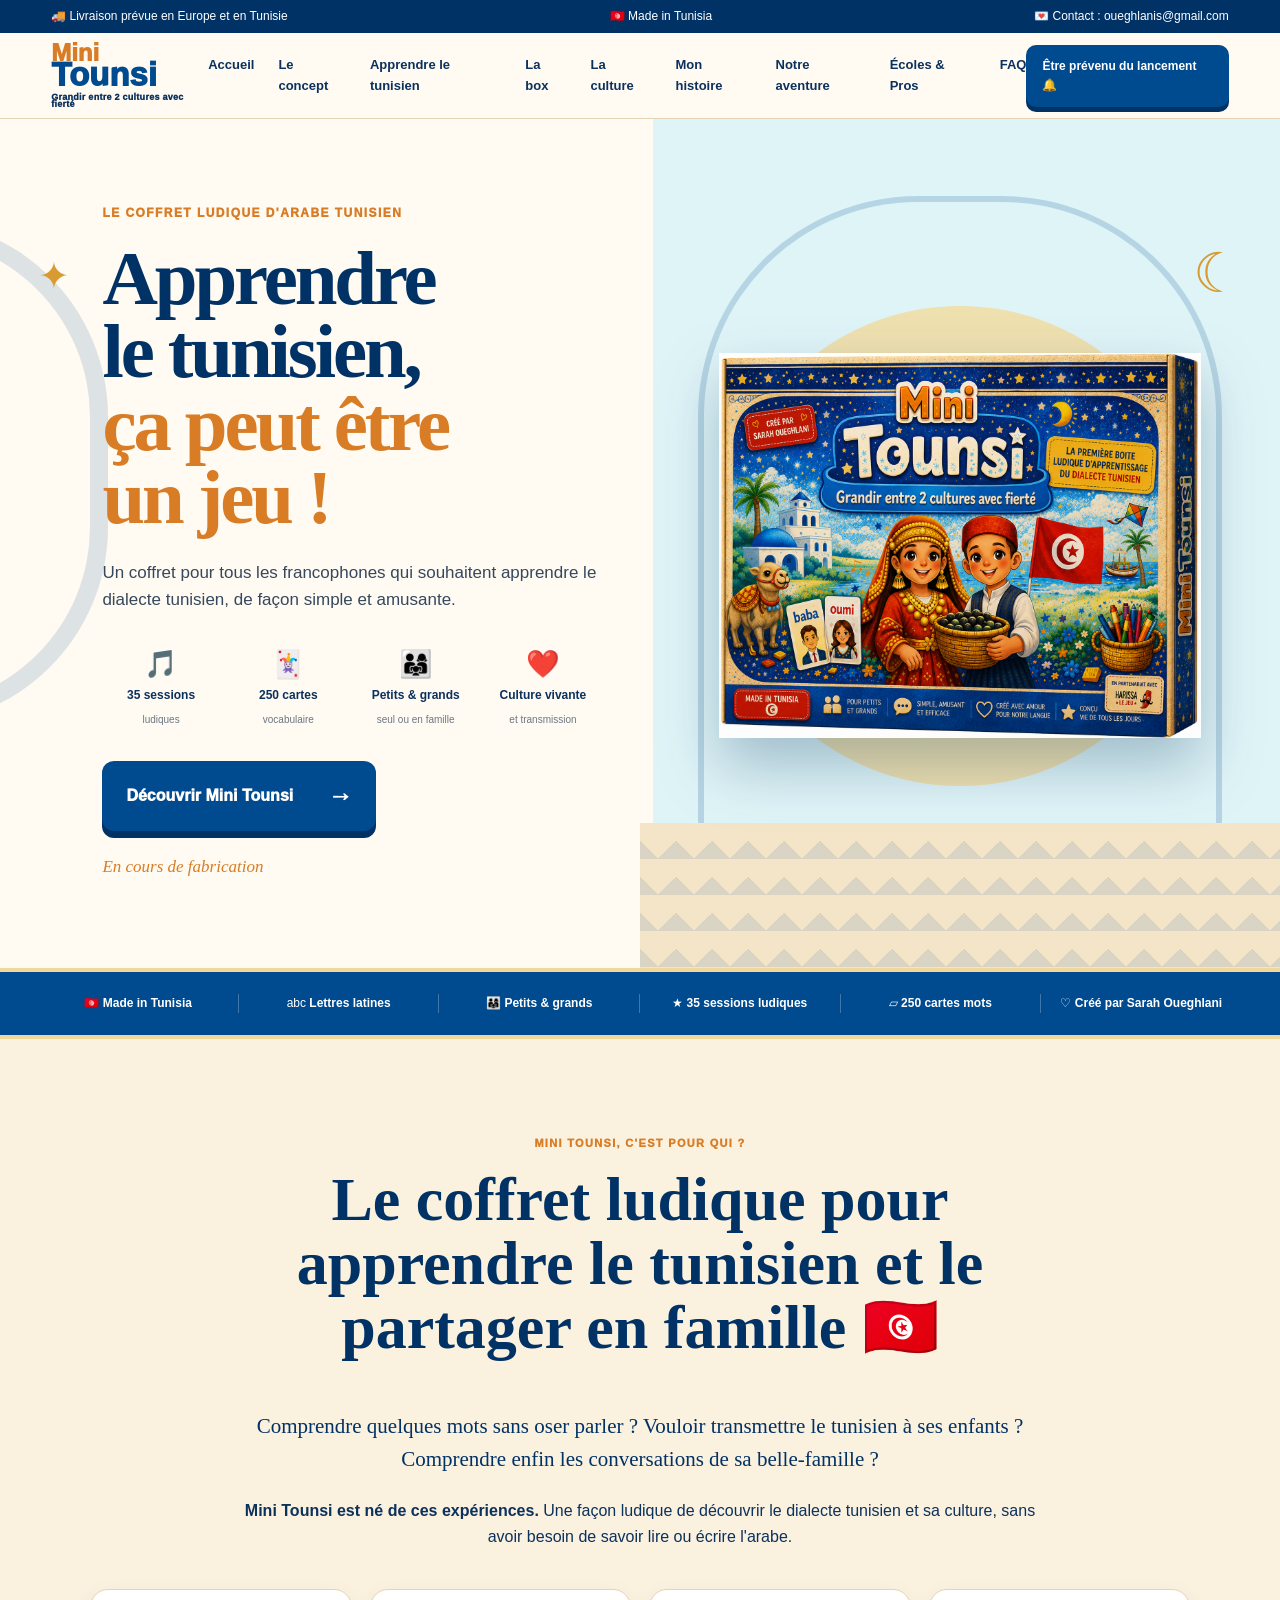
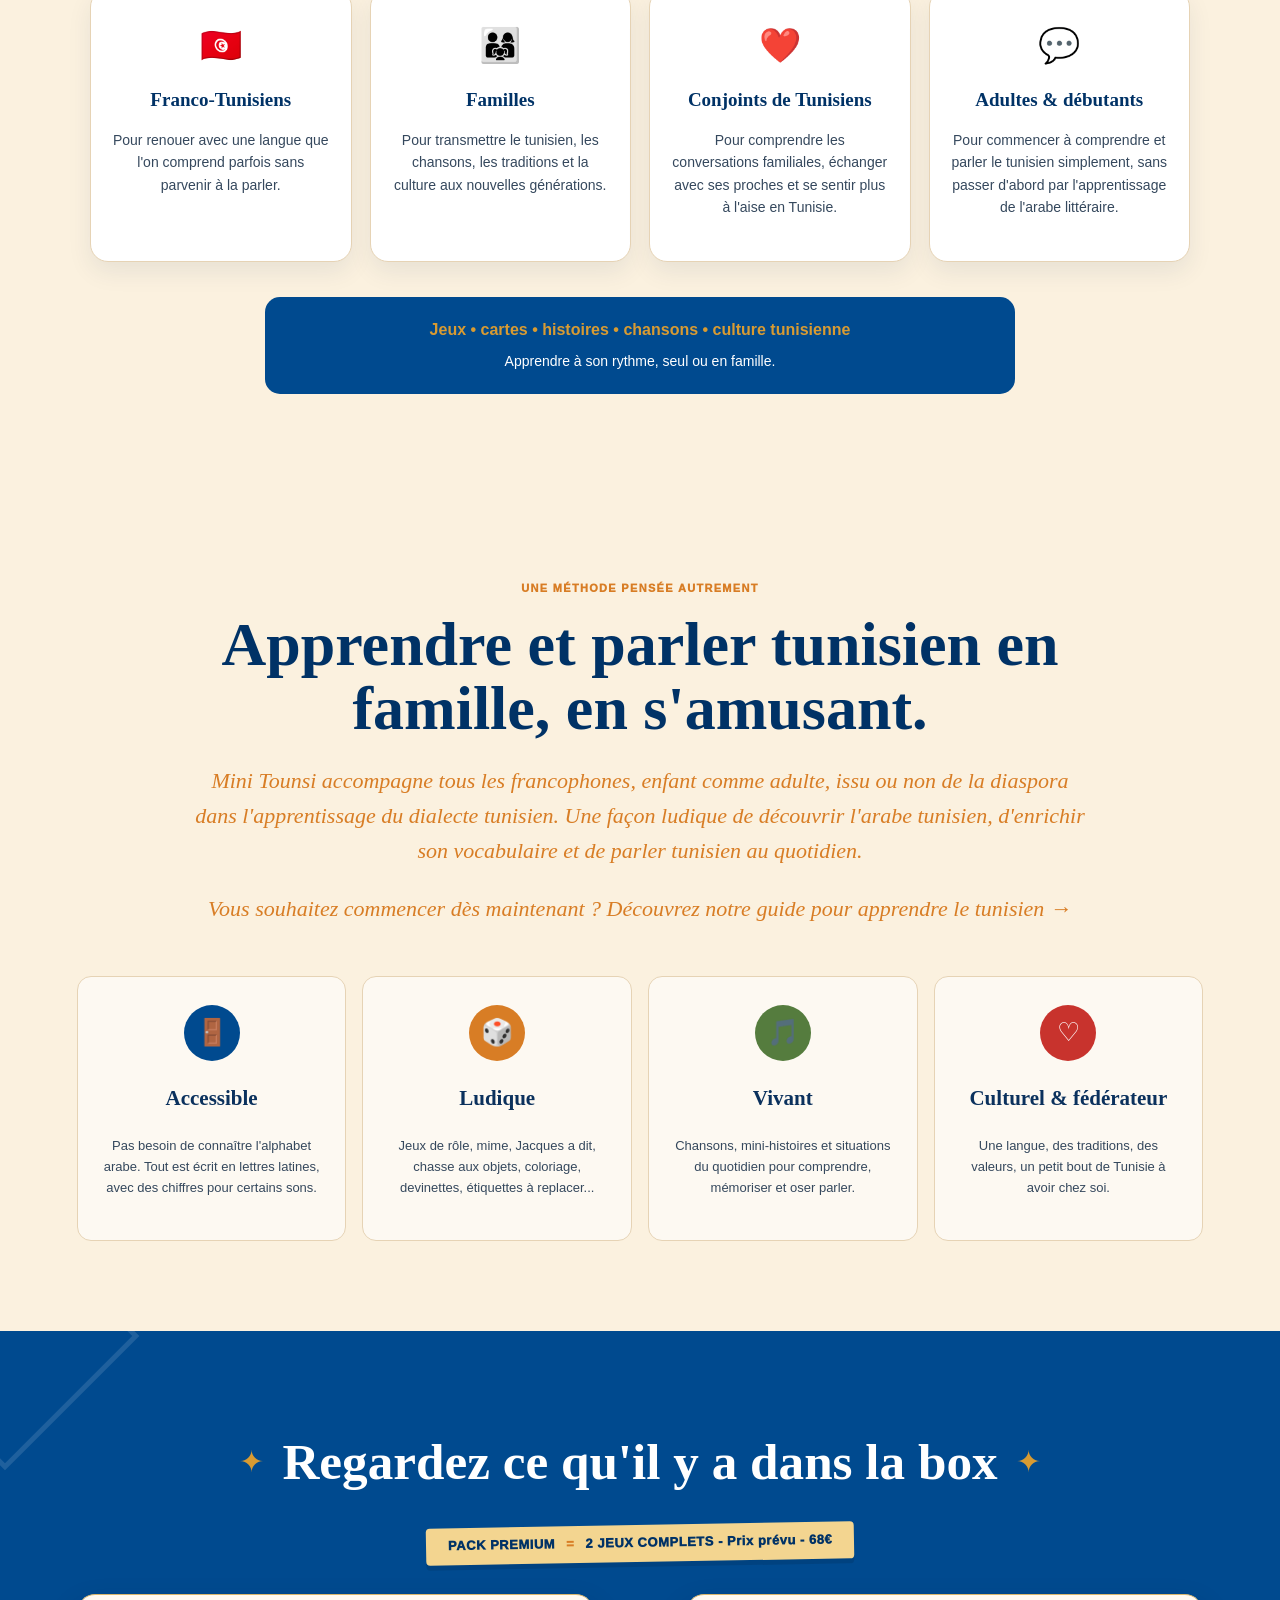
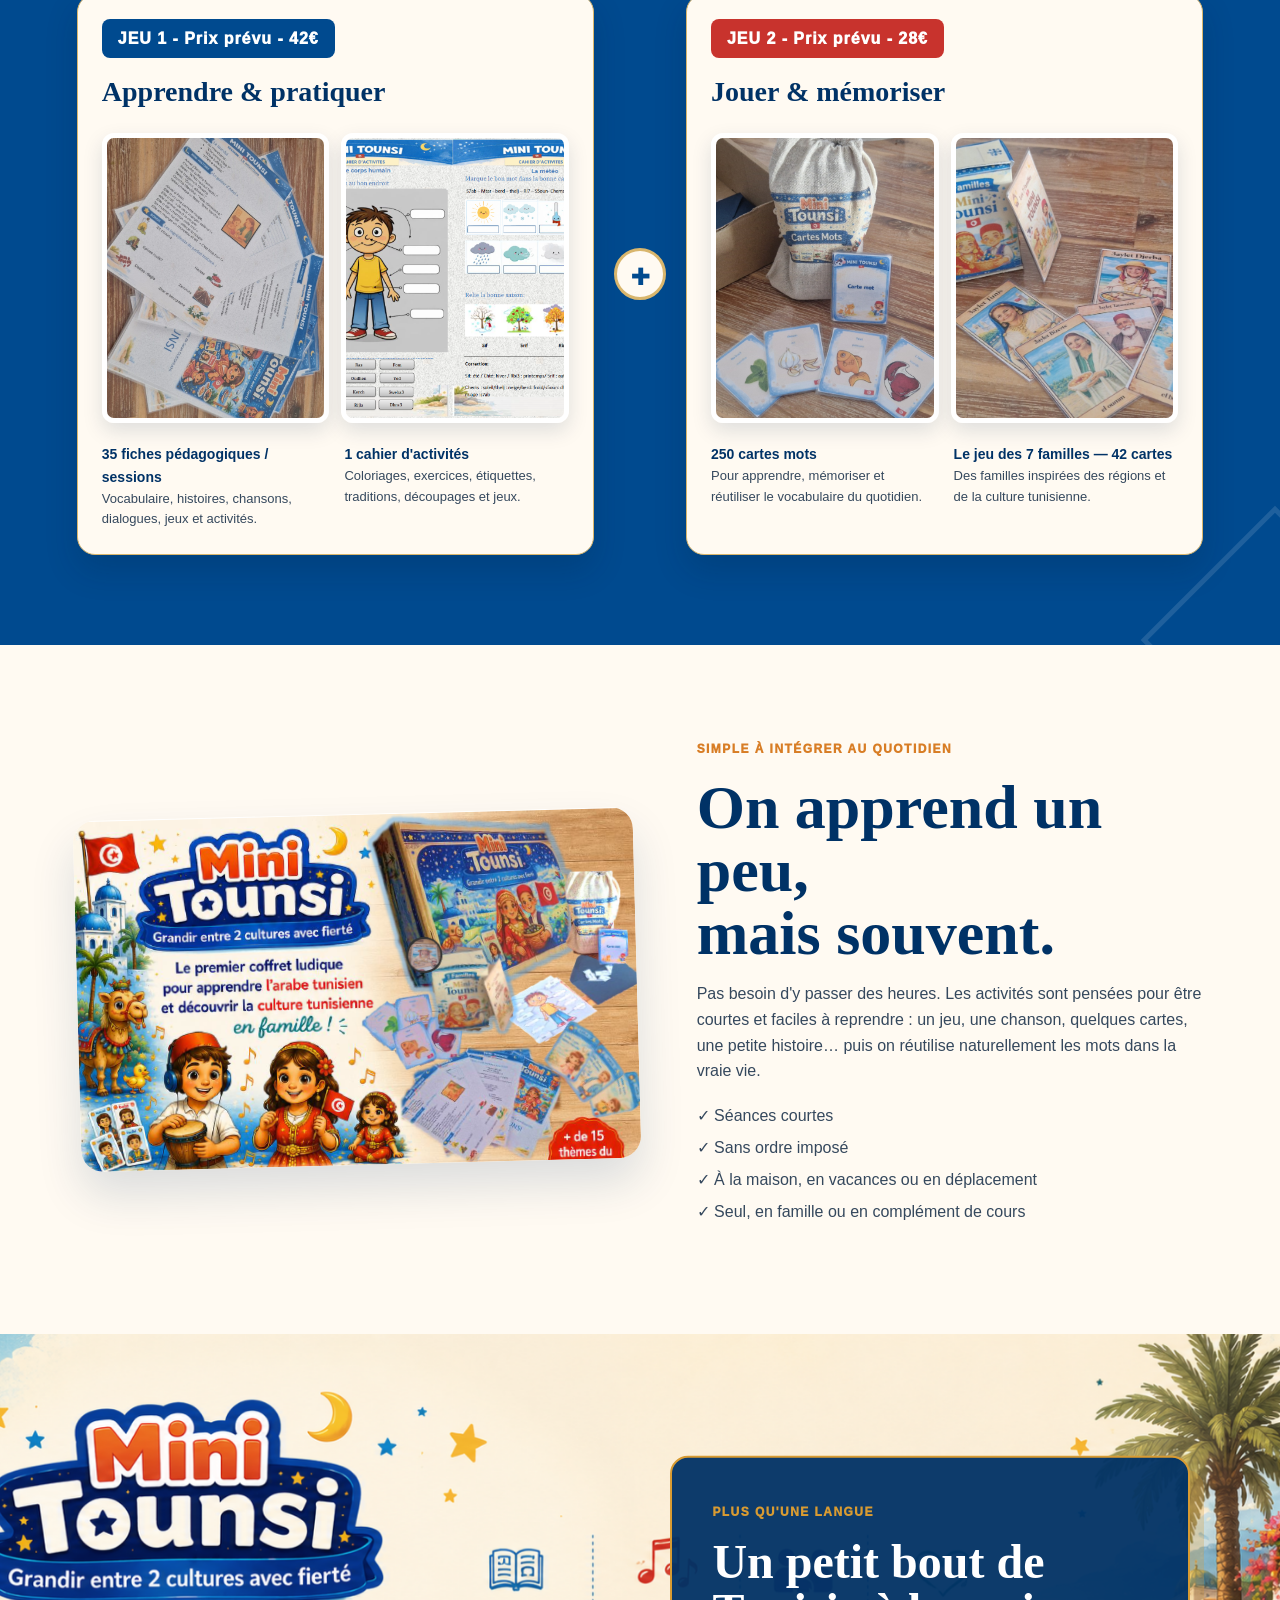
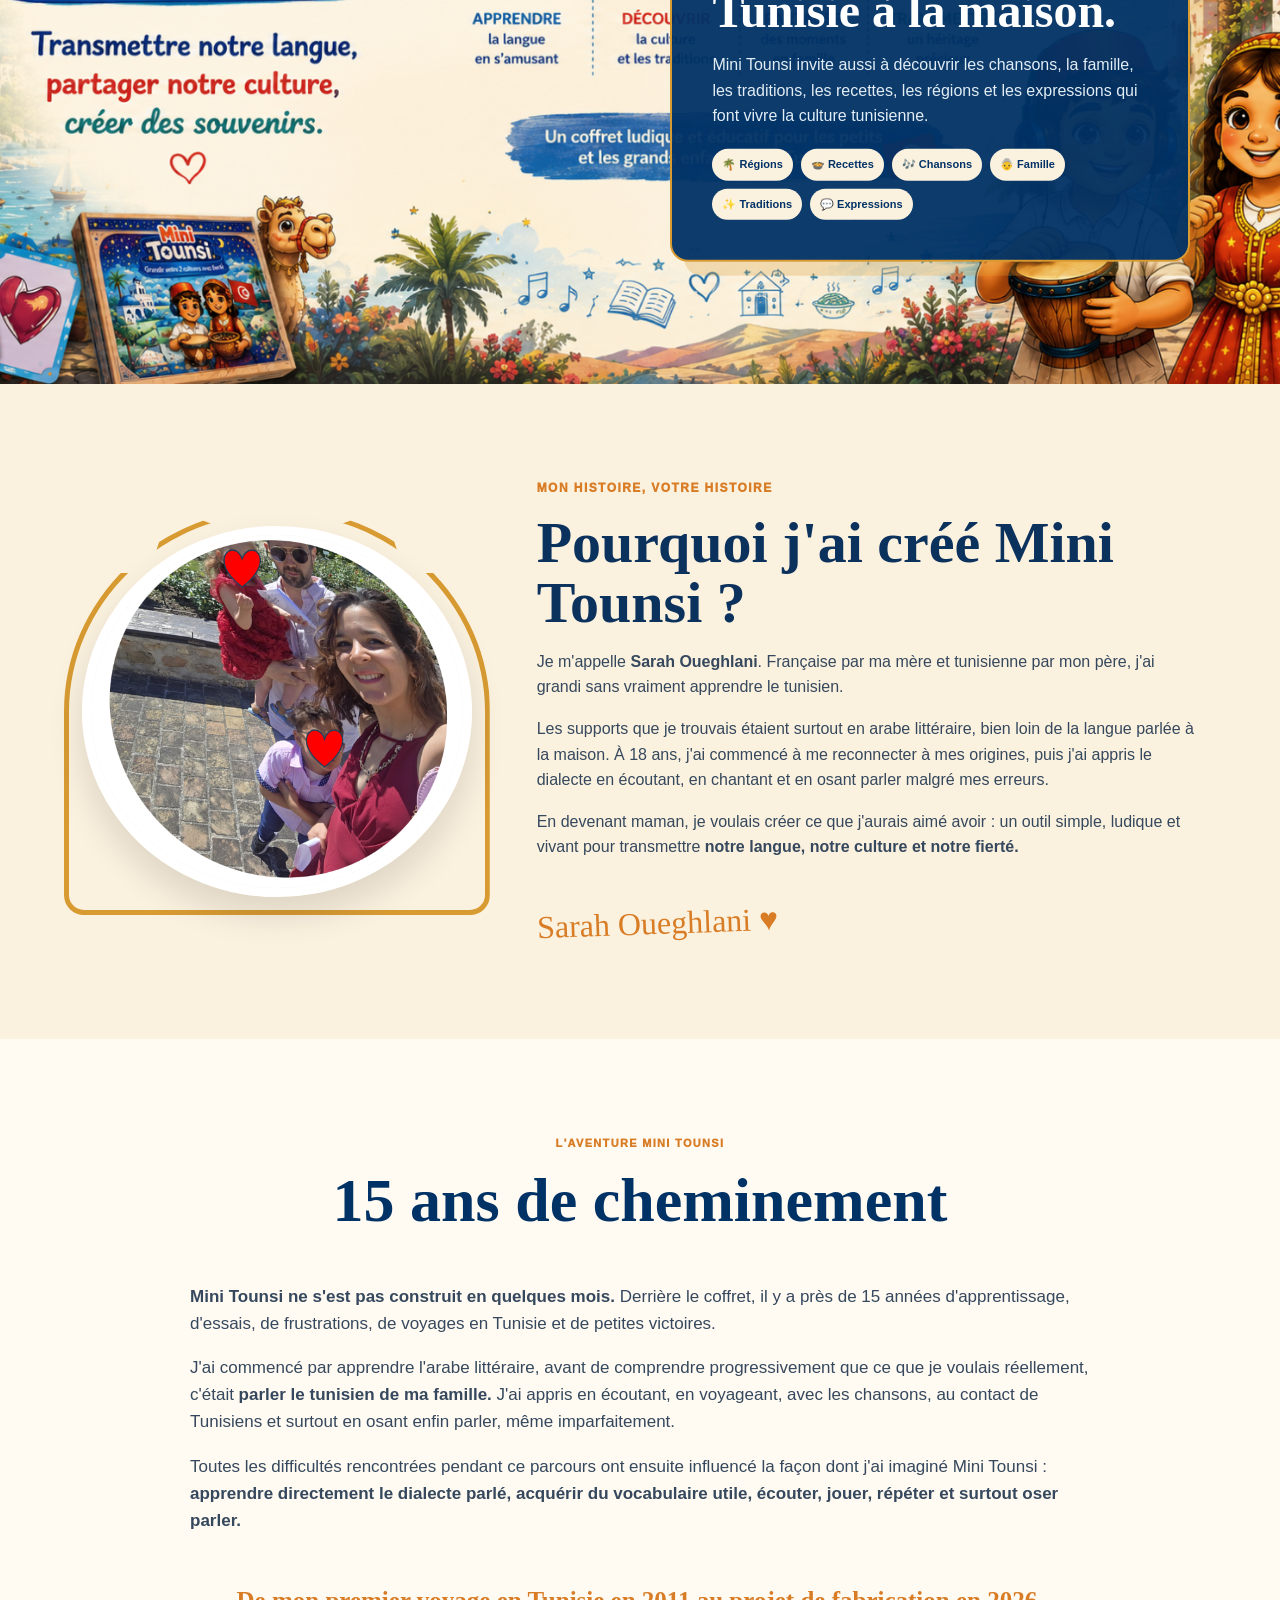
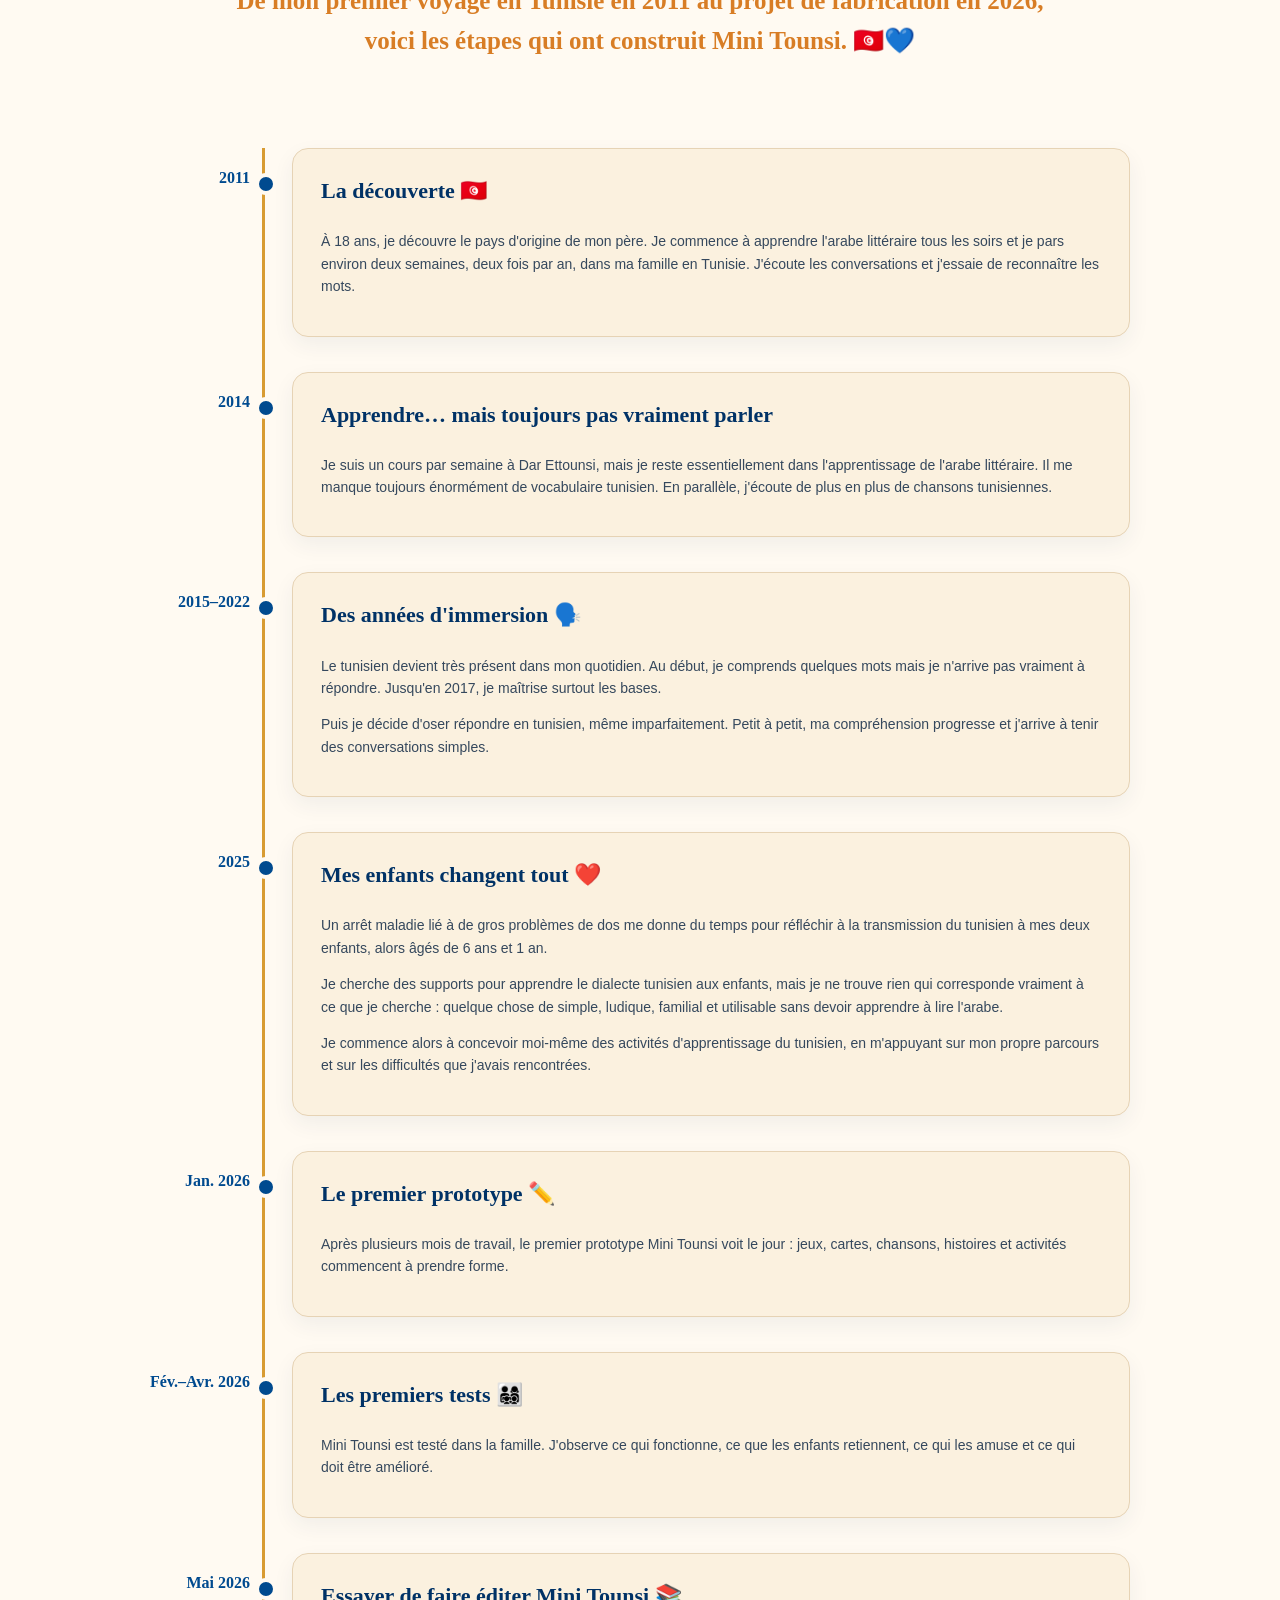
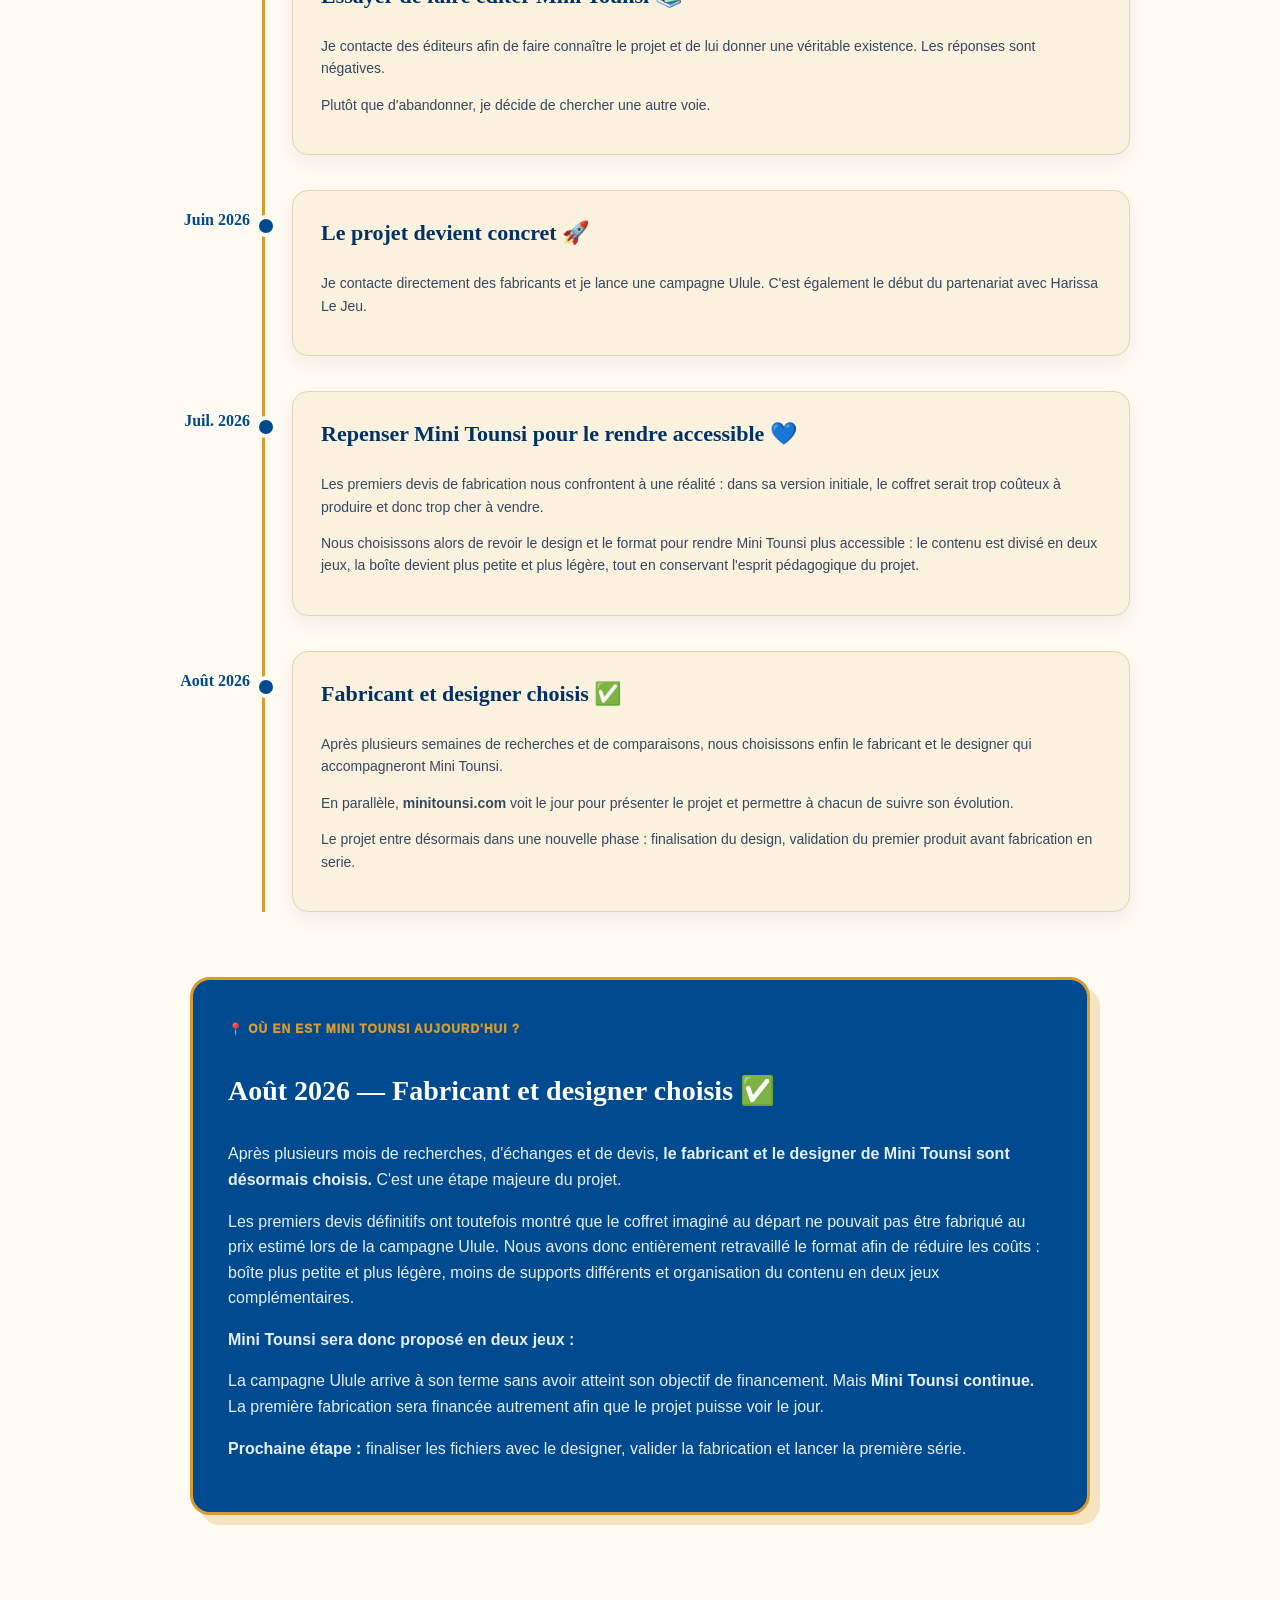
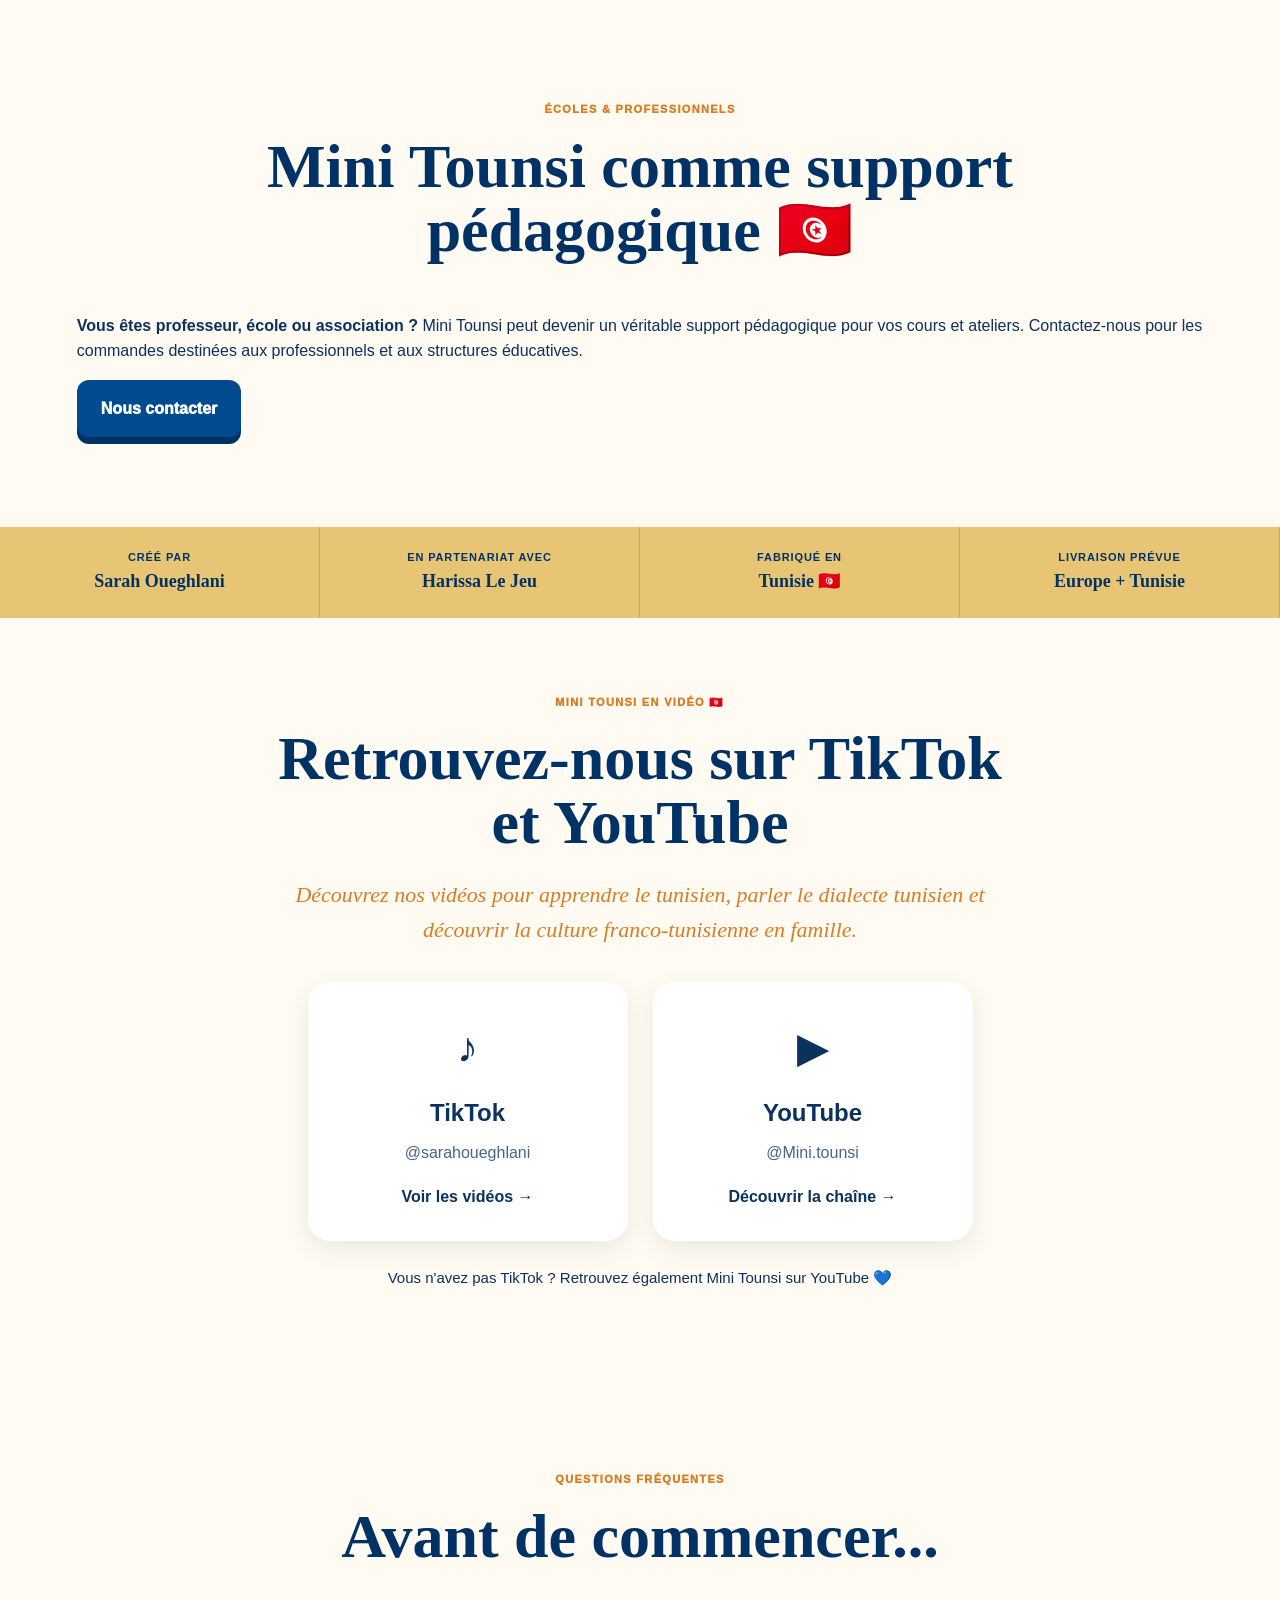
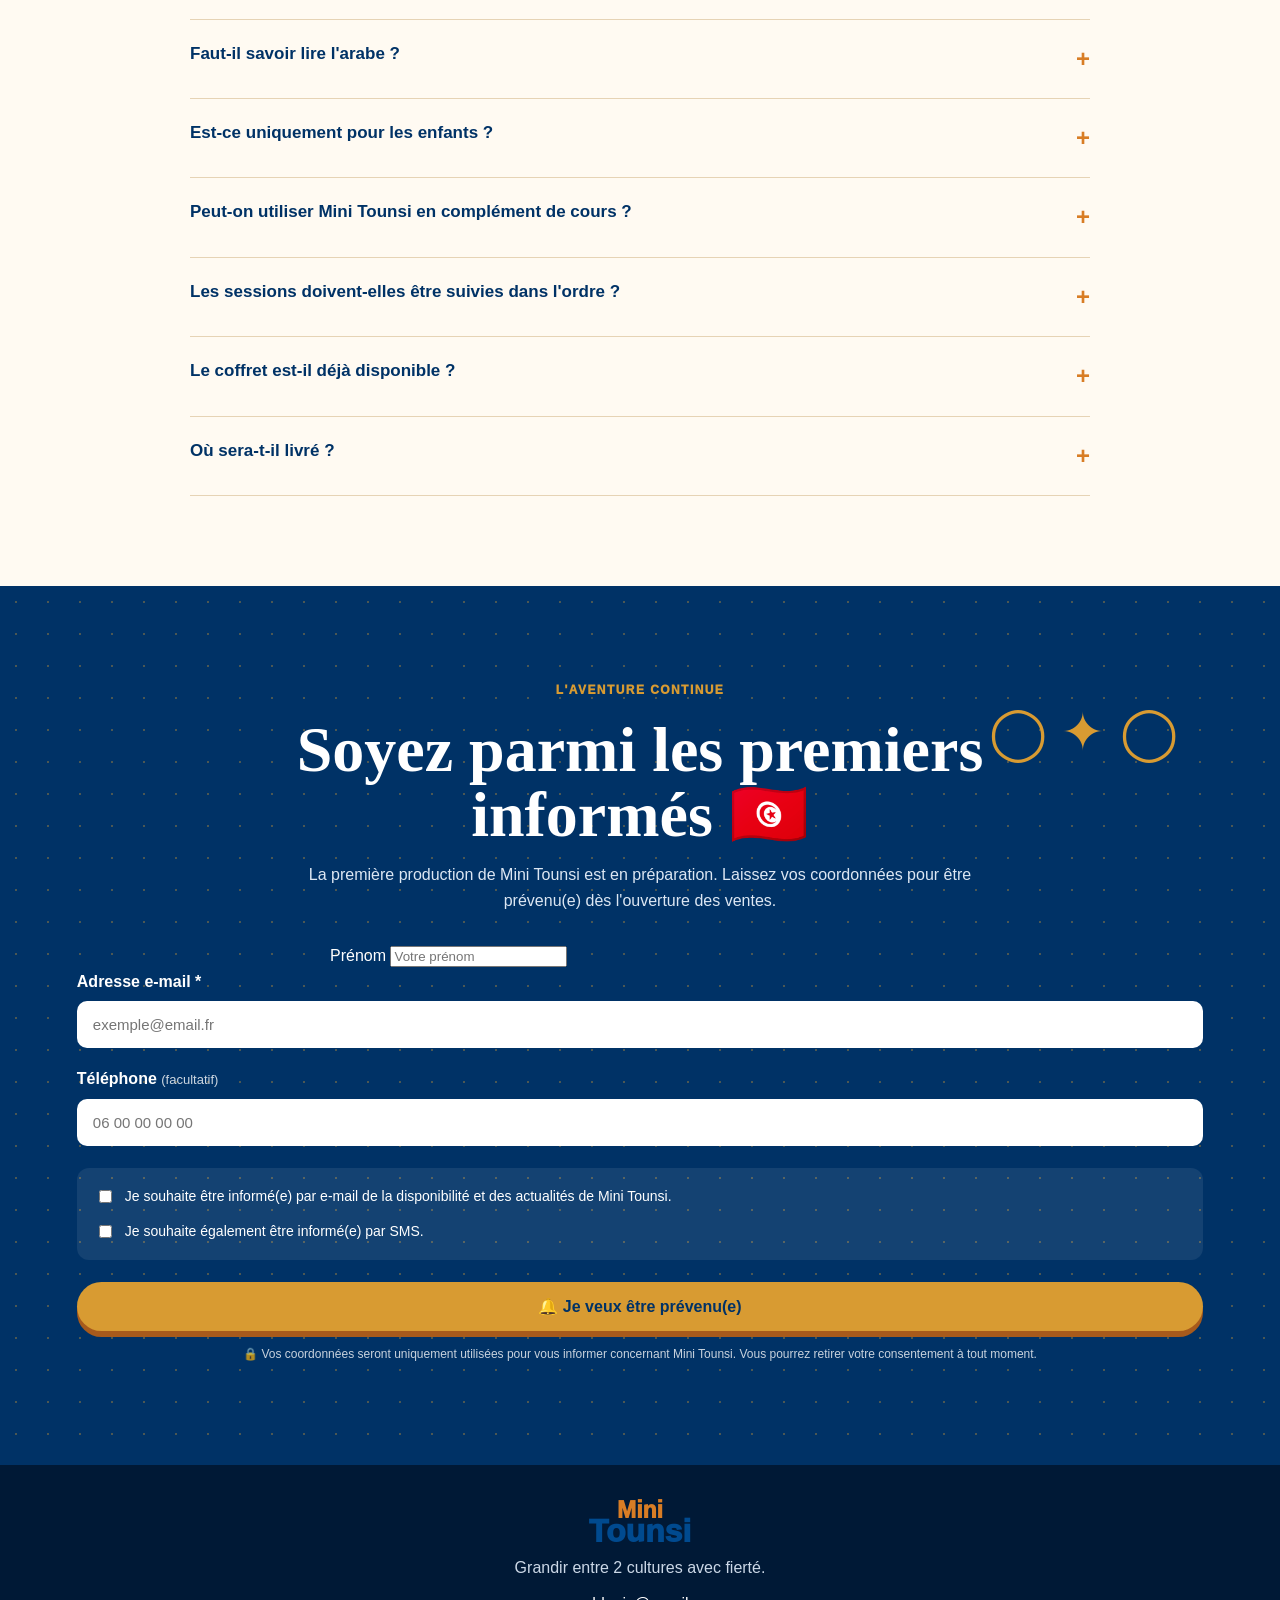
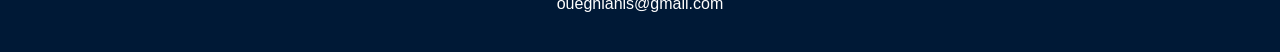
==== commit 9ed40e26: "Update index.html" ====
--- a/index.html
+++ b/index.html
@@ -28,12 +28,14 @@
     <nav>
       <a href="#accueil">Accueil</a>
       <a href="#concept">Le concept</a>
+      <a href="apprendre-le-tunisien.html">Apprendre le tunisien</a>
       <a href="#box">La box</a>
       <a href="#culture">La culture</a>
       <a href="#histoire">Mon histoire</a>
       <a href="#aventure">Notre aventure</a>
       <a href="#pros">Écoles & Pros</a>
       <a href="#faq">FAQ</a>
+
     </nav>
     <a class="header-cta" href="#lancement">Être prévenu du lancement 🔔</a>
   </header>
@@ -147,8 +149,14 @@
         <span>Une méthode pensée autrement</span>
         <h2>Apprendre et parler tunisien en famille, en s'amusant.</h2>
         <p>Mini Tounsi accompagne tous les francophones, enfant comme adulte, issu ou non de la diaspora dans l'apprentissage du dialecte tunisien. Une façon ludique de découvrir l'arabe tunisien, d'enrichir son vocabulaire et de parler tunisien au quotidien.</p>
-      </div>
-
+    
+<p class="seo-guide-link">
+  Vous souhaitez commencer dès maintenant ?
+  <a href="apprendre-le-tunisien.html">
+    Découvrez notre guide pour apprendre le tunisien →
+  </a>
+</p>
+          </div>
       <div class="concept-grid">
         <article>
           <div class="round-icon">🚪</div>
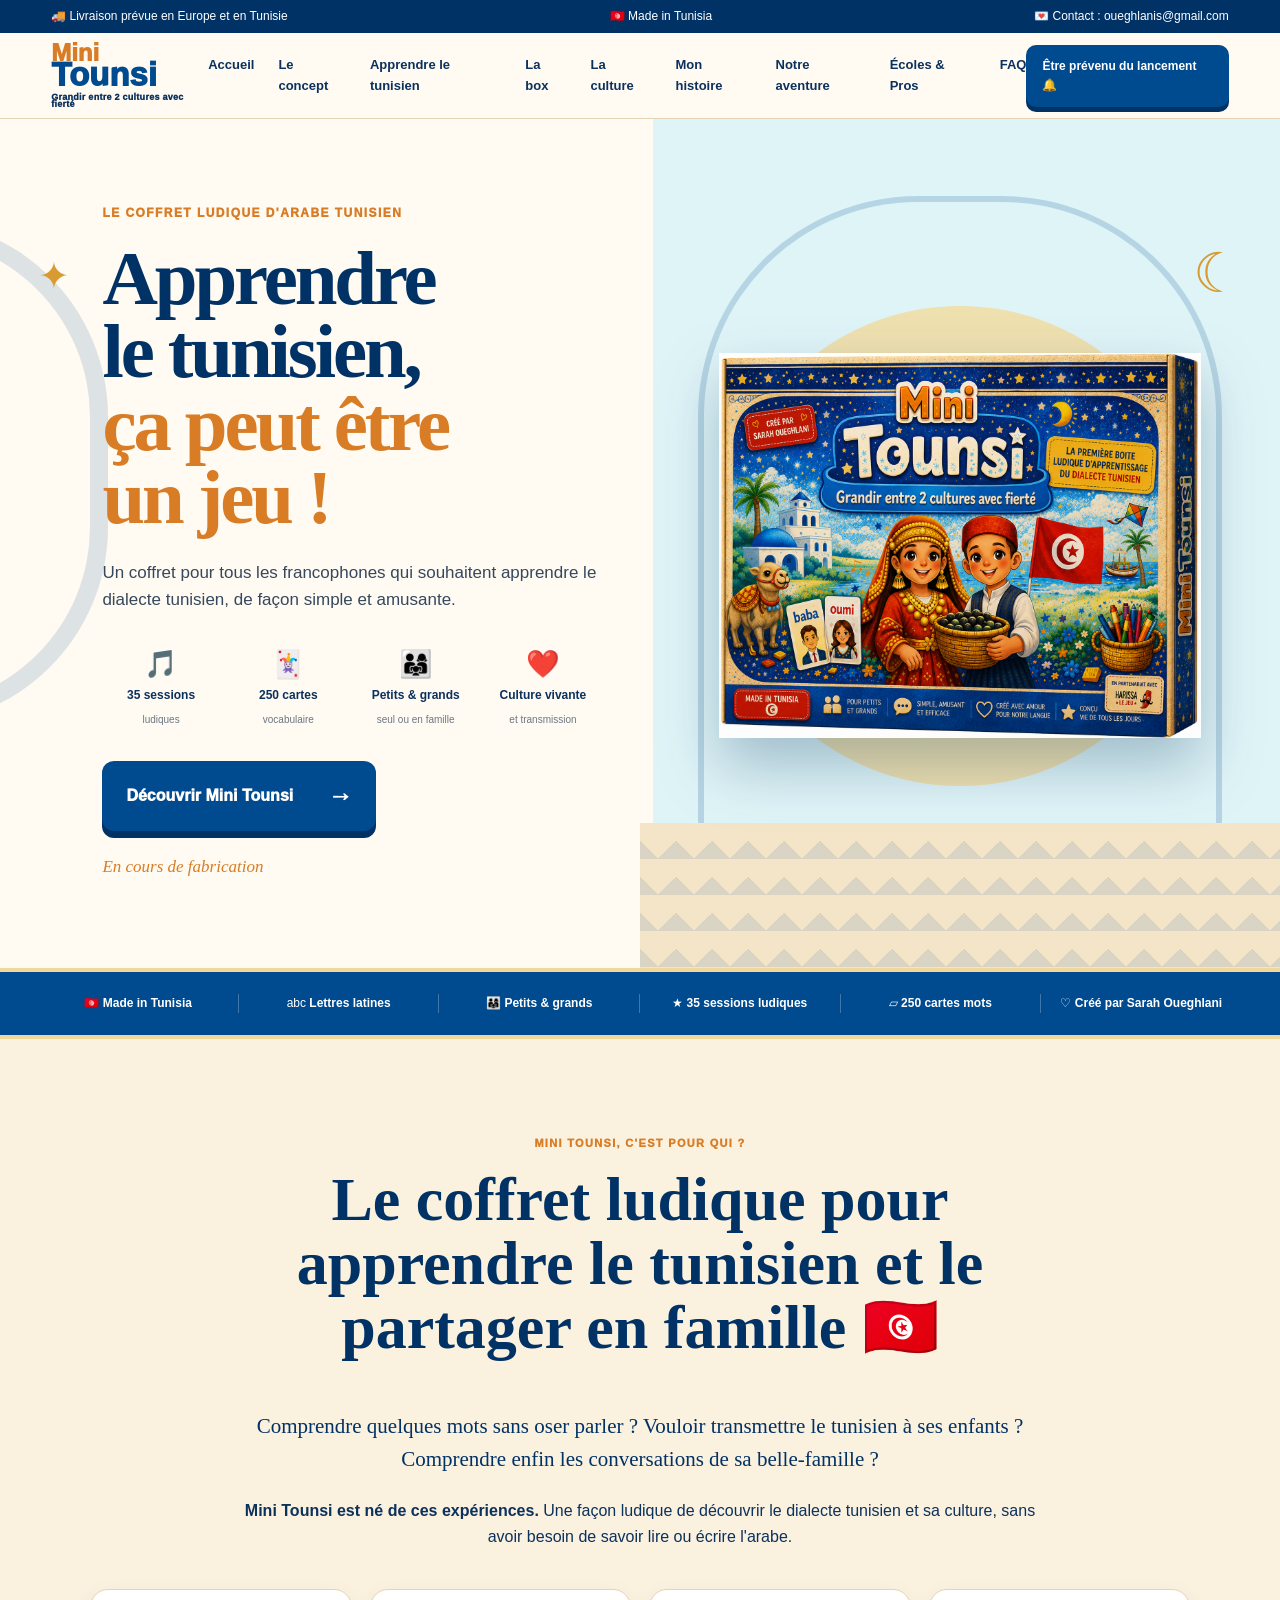
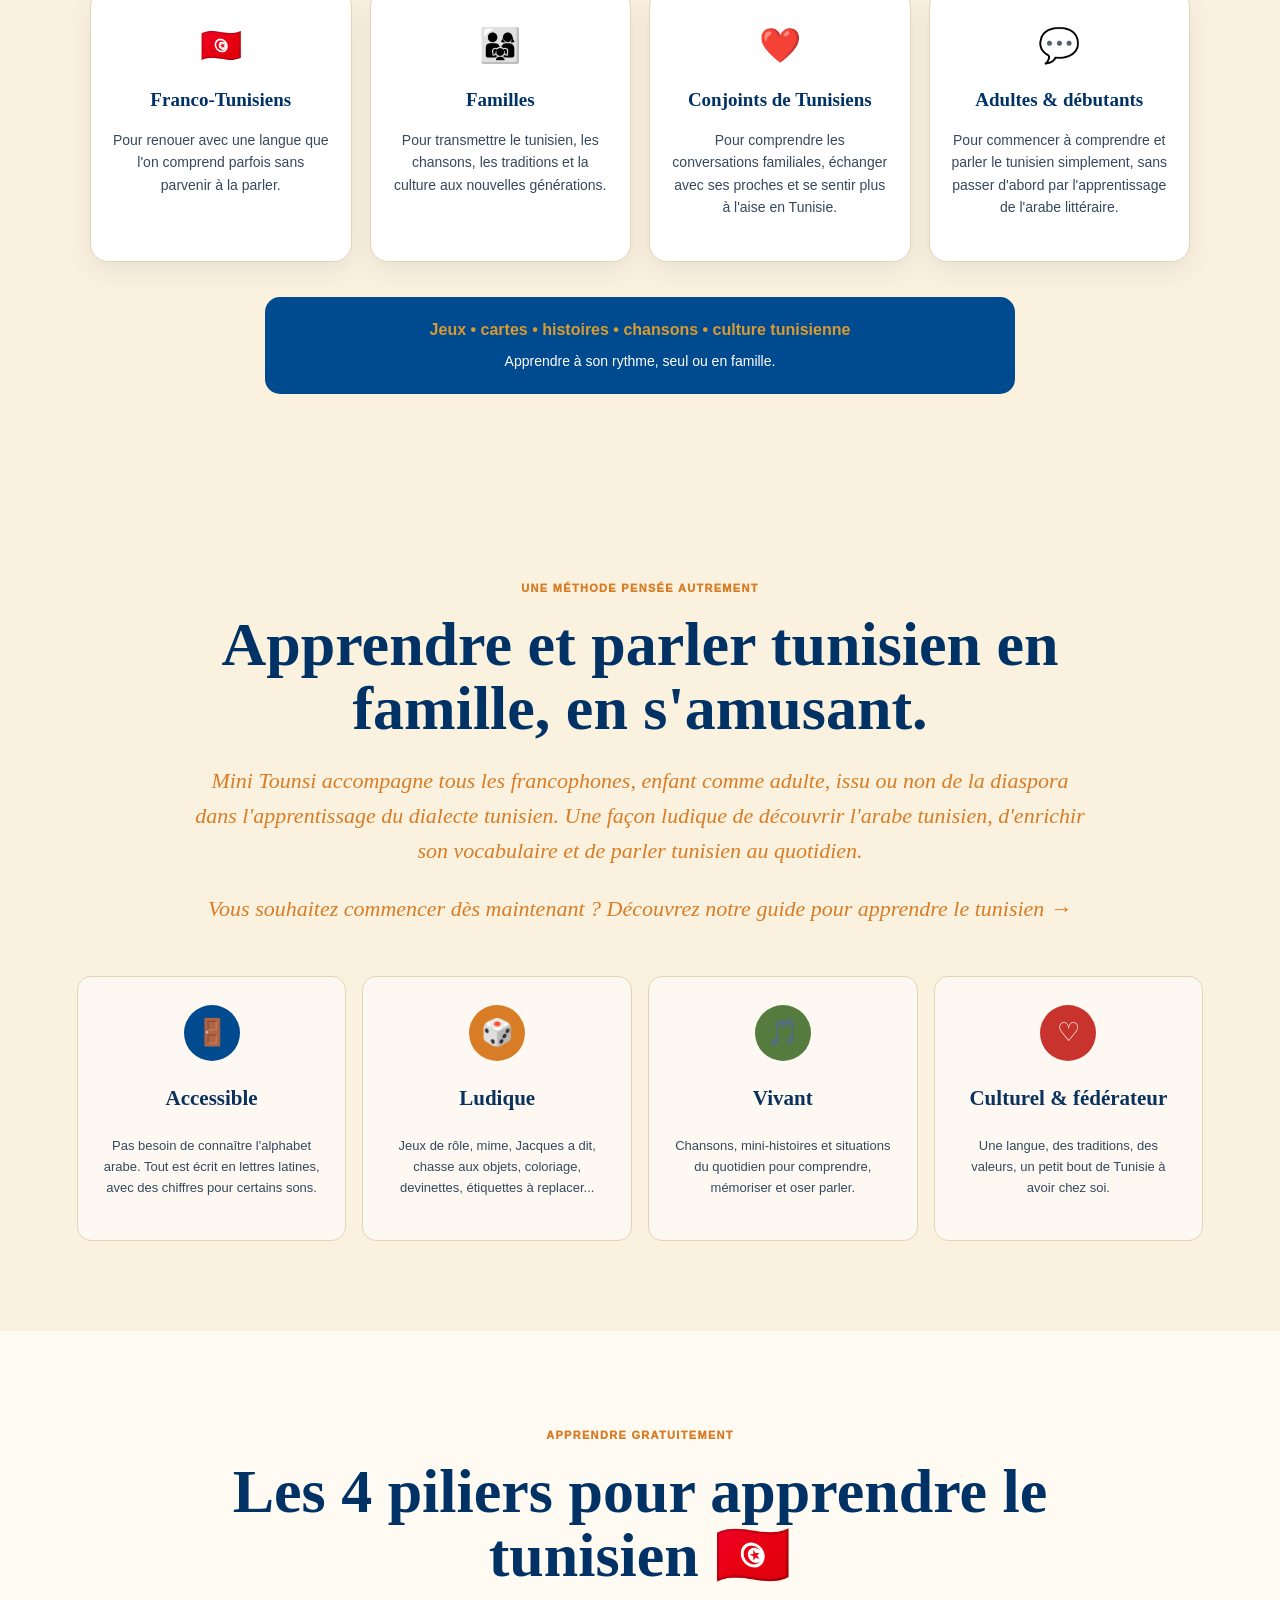
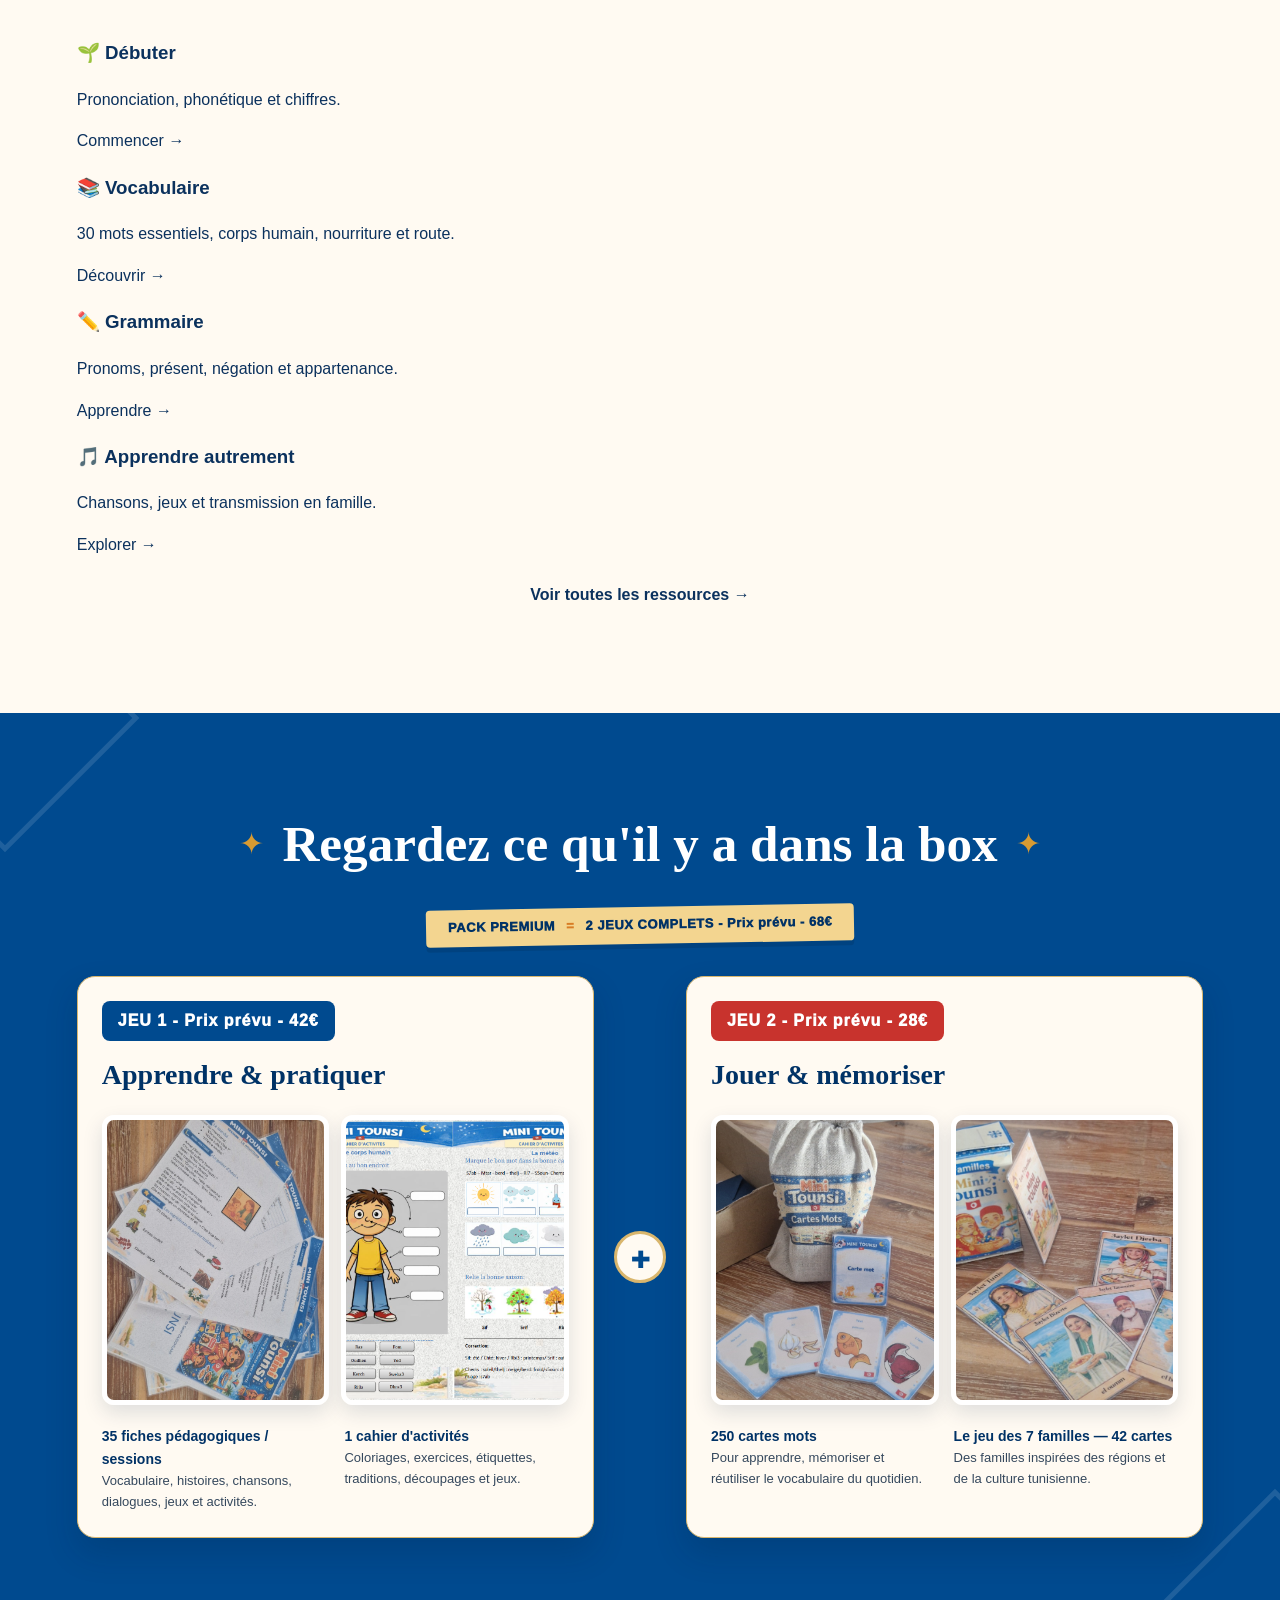
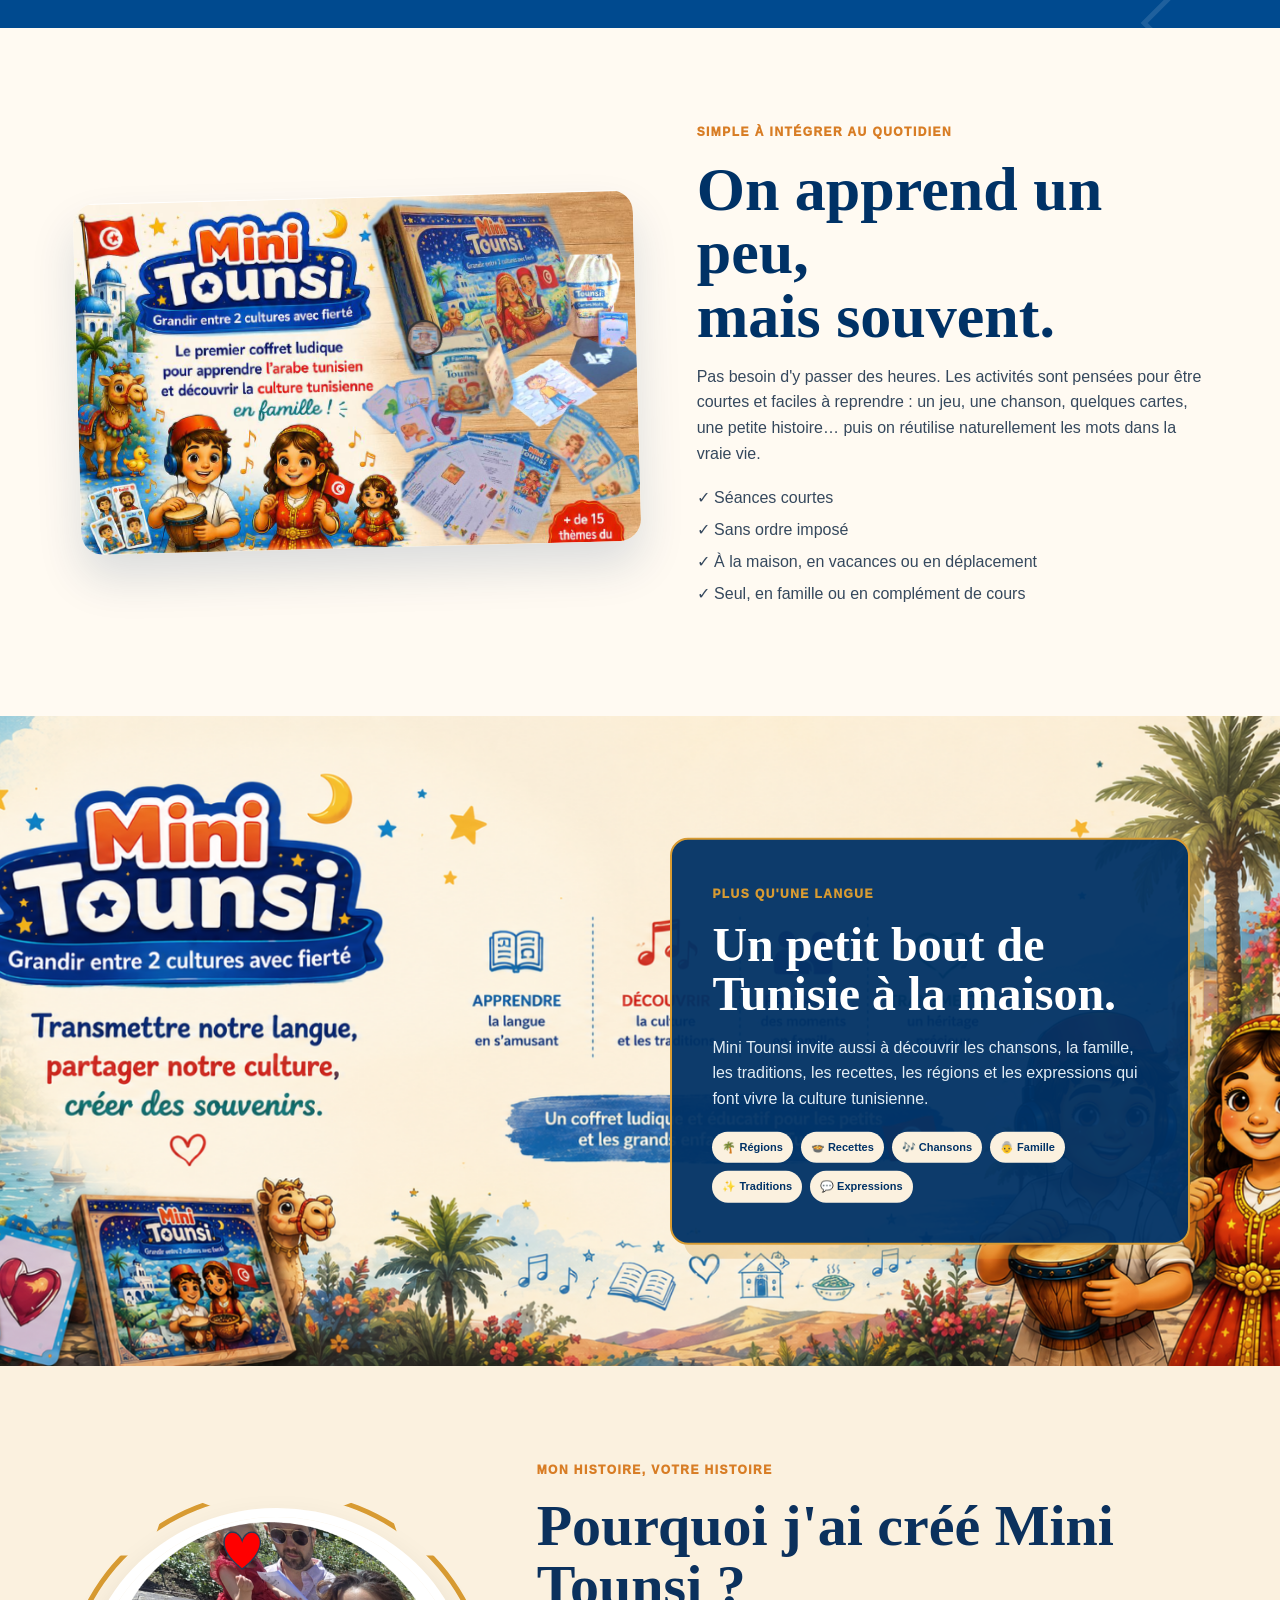
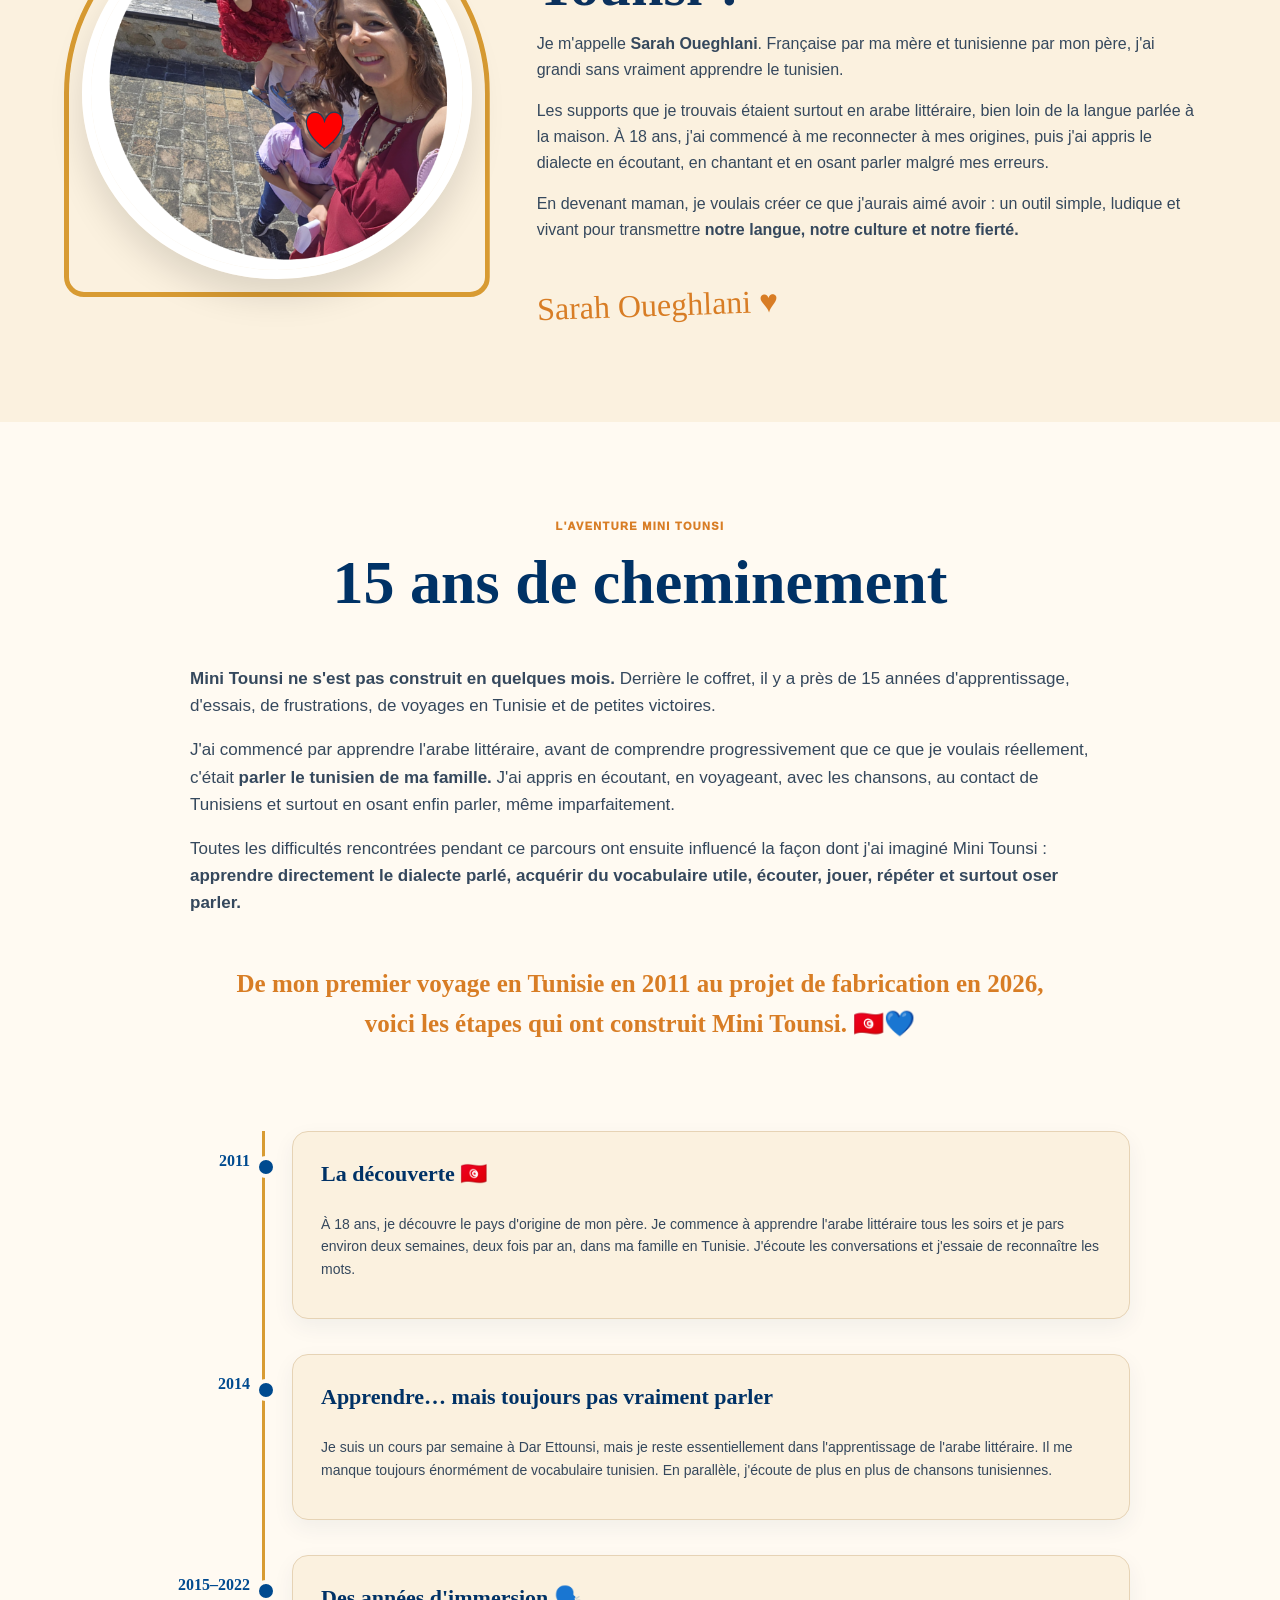
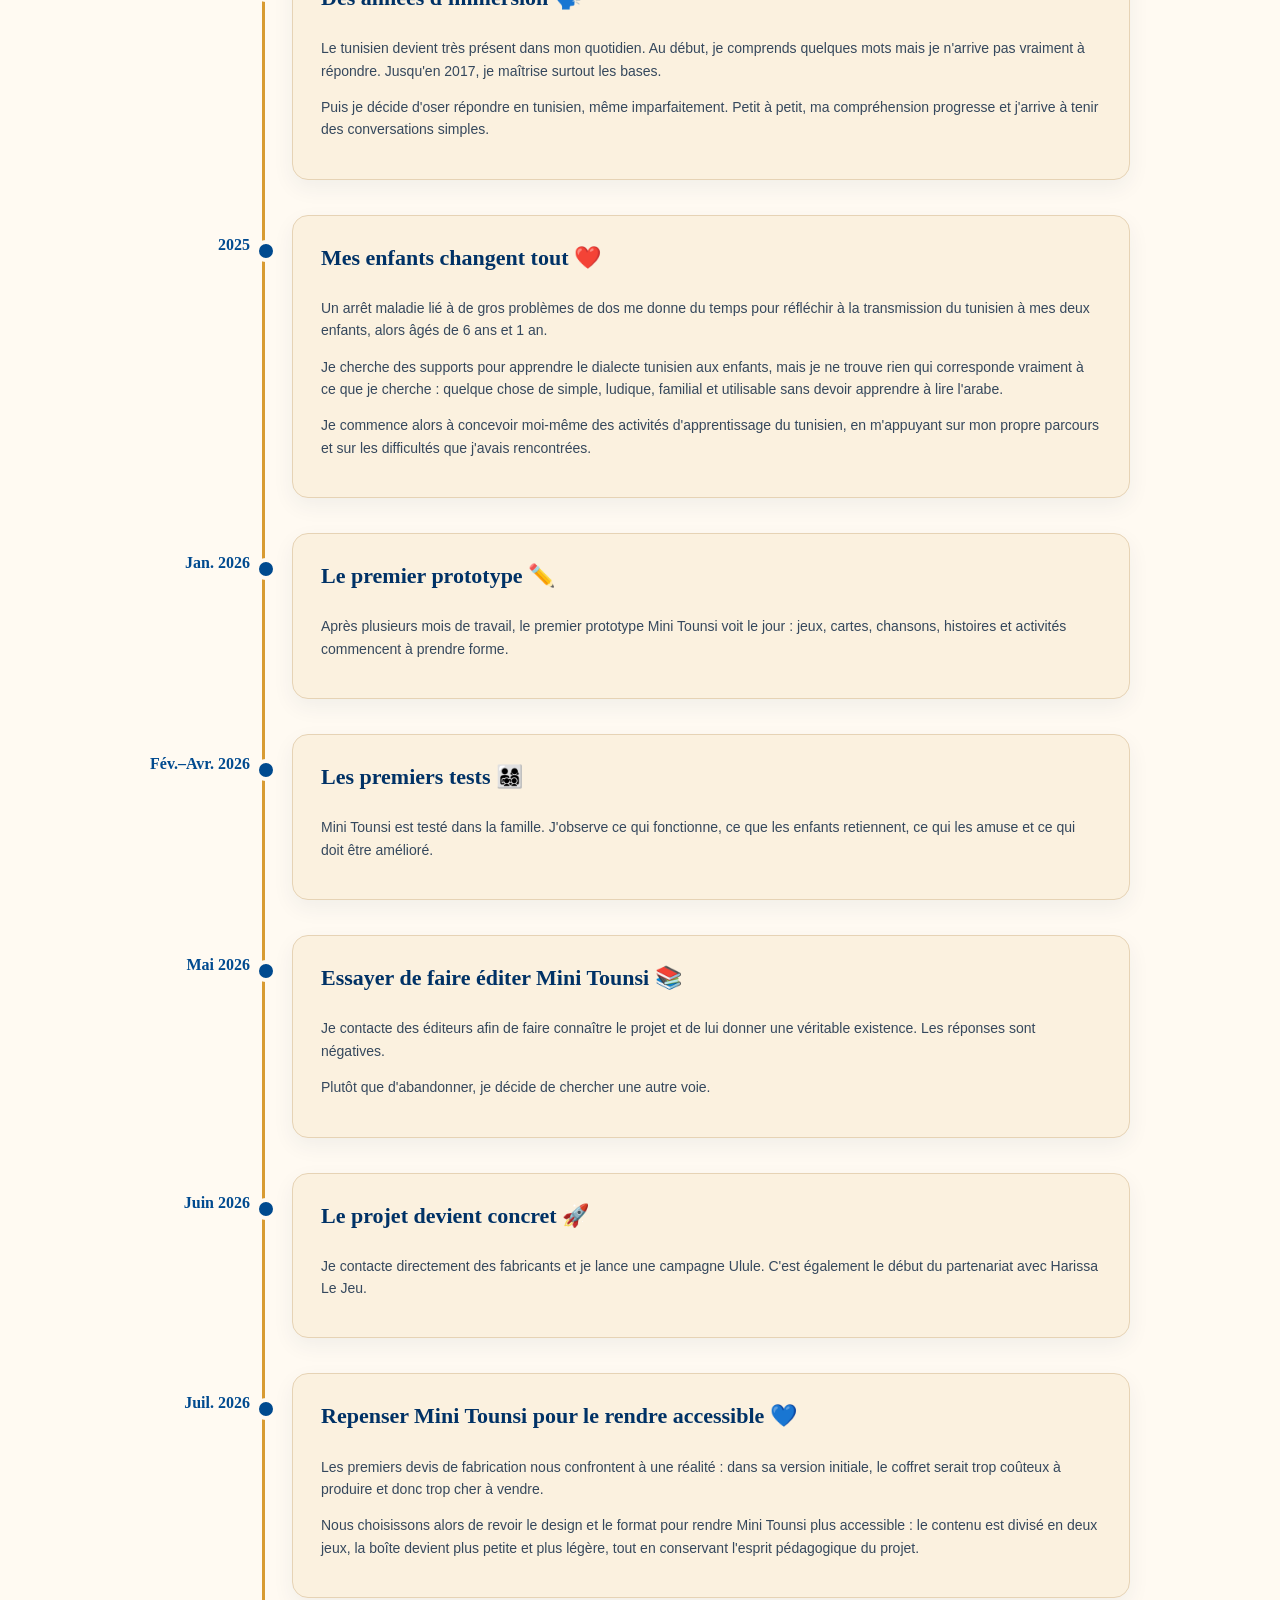
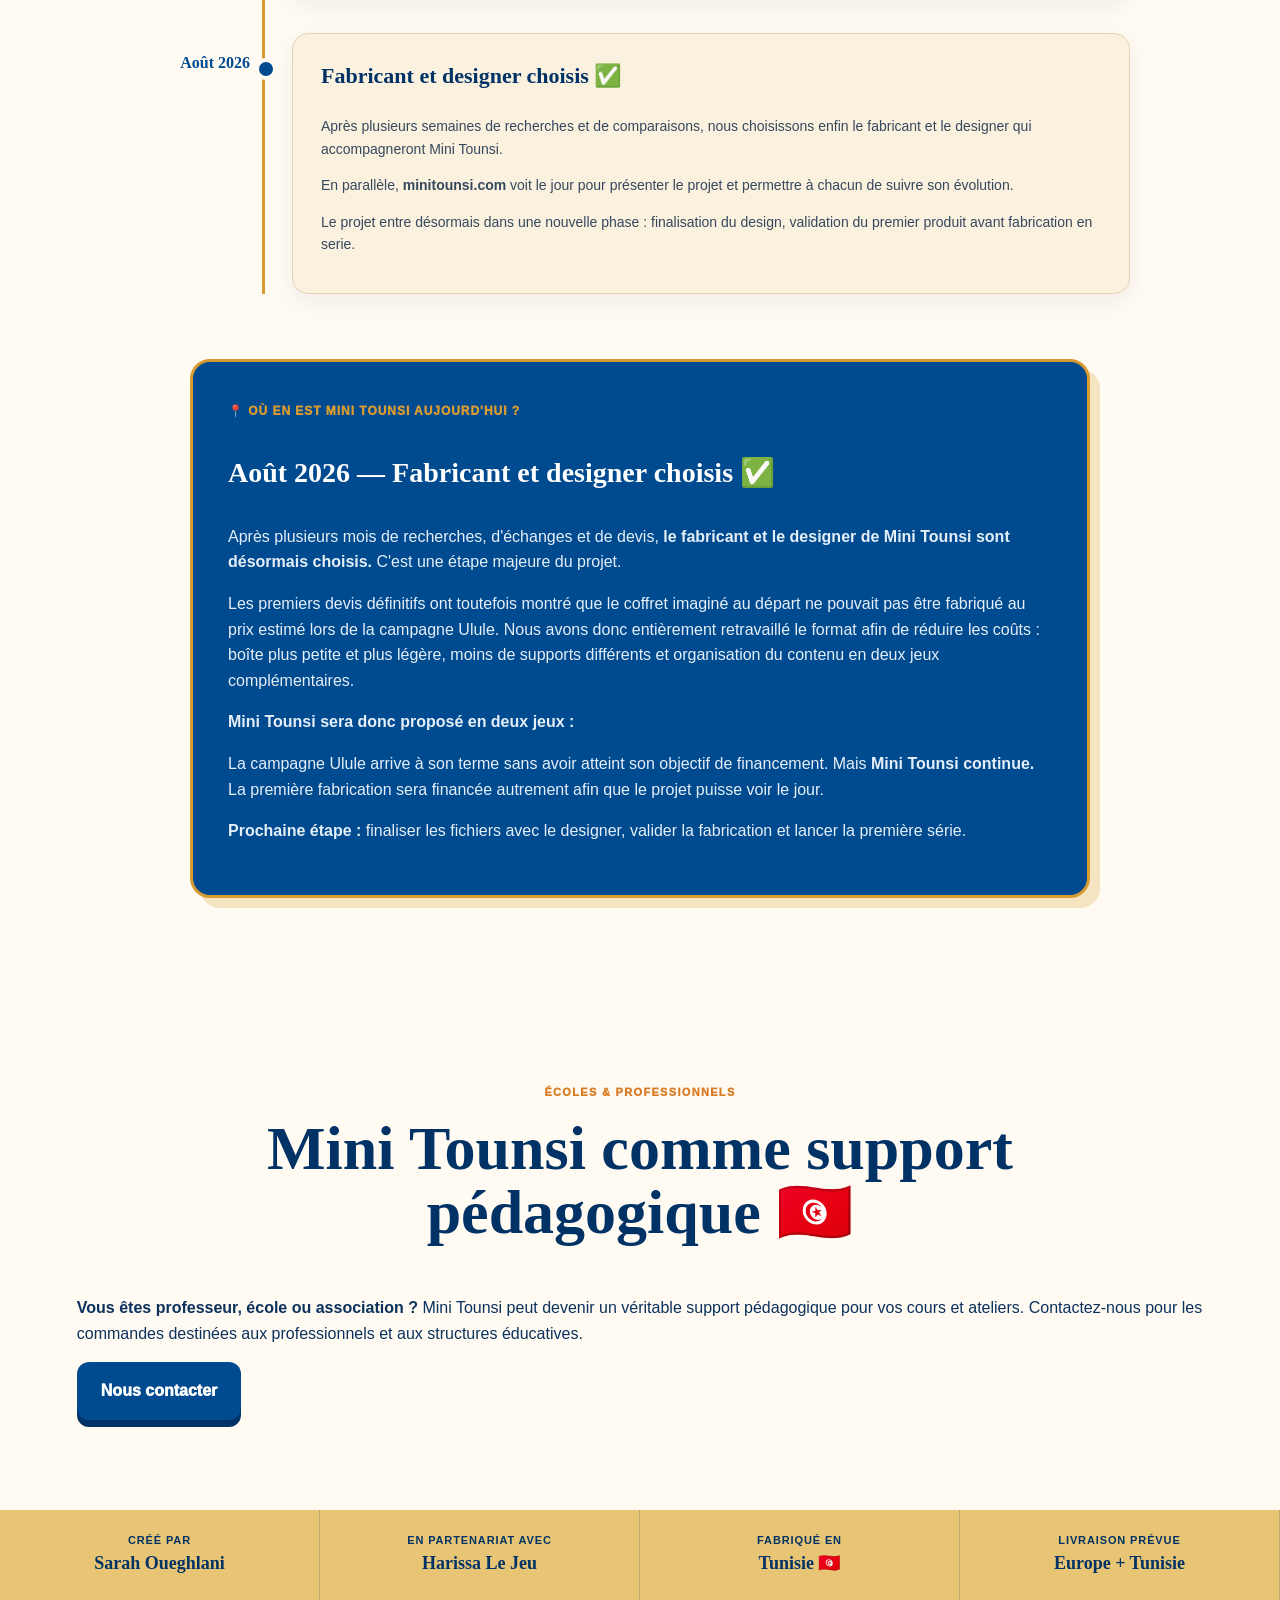
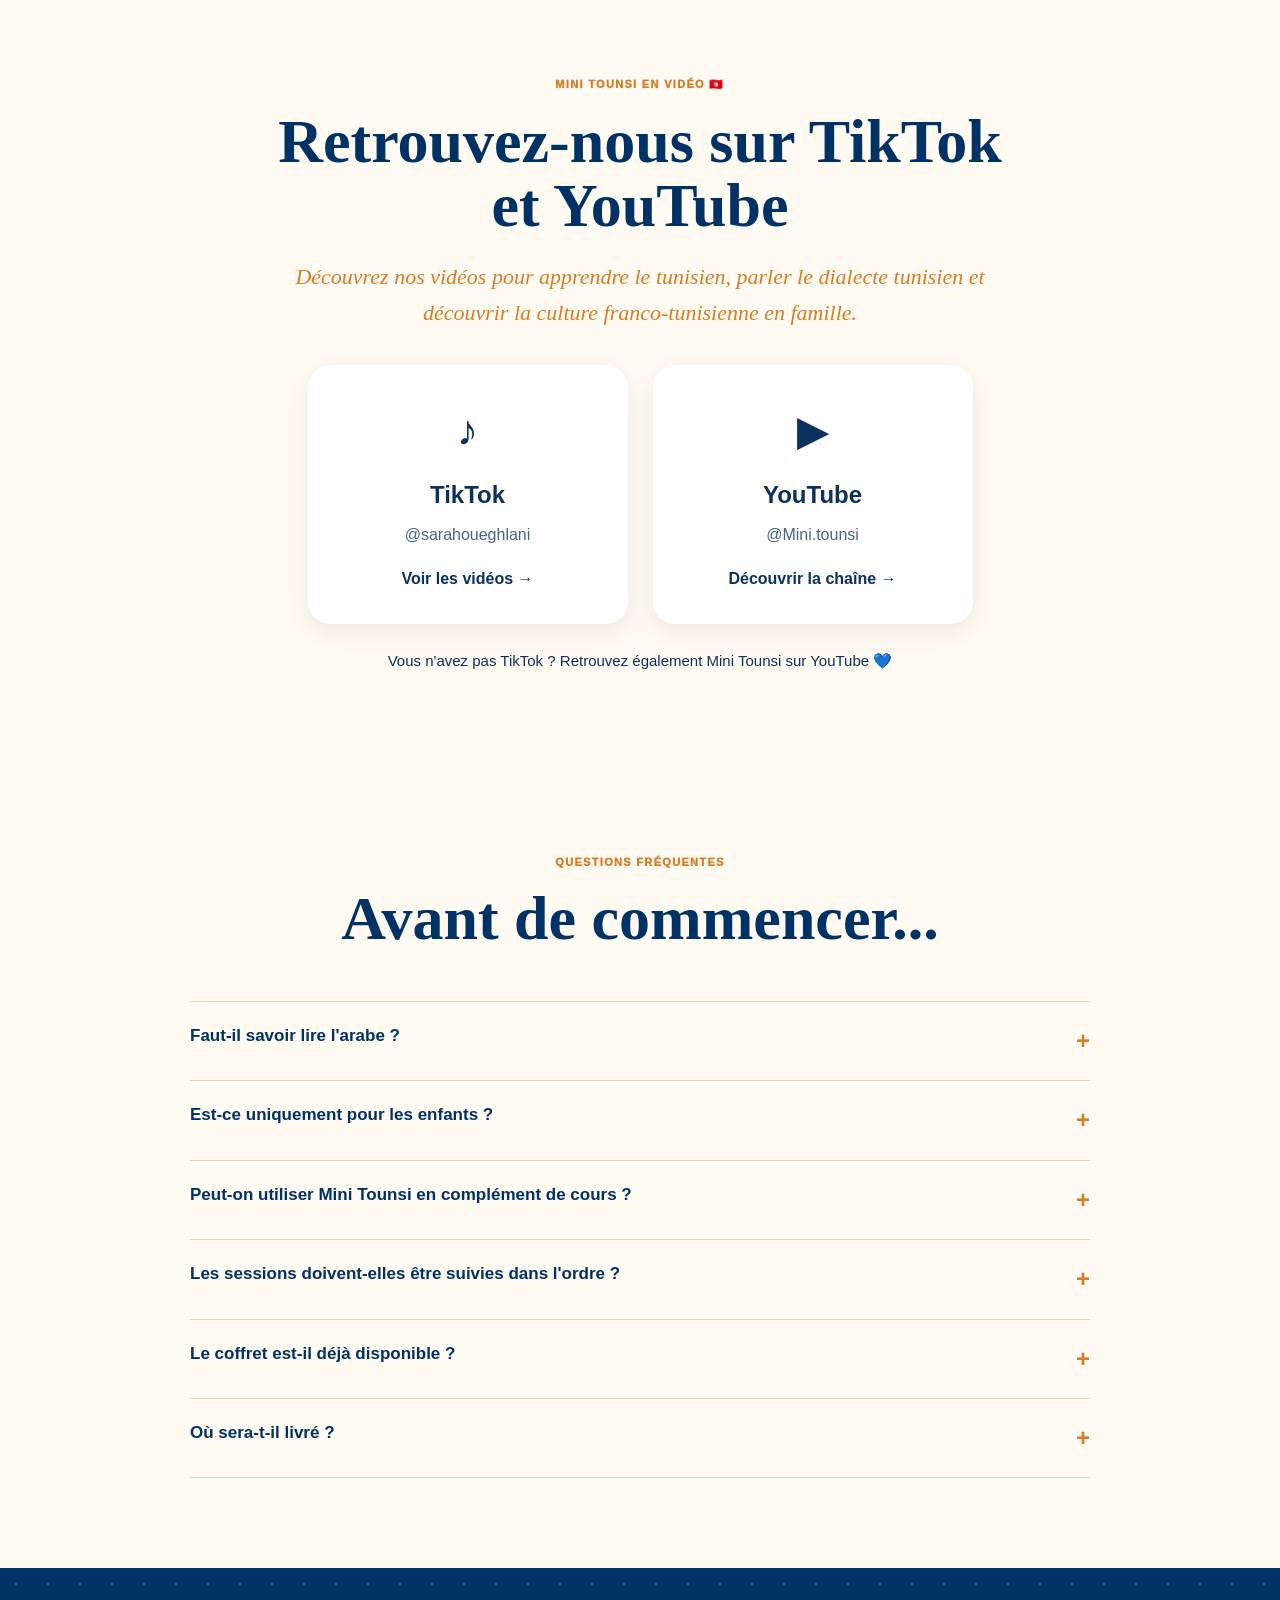
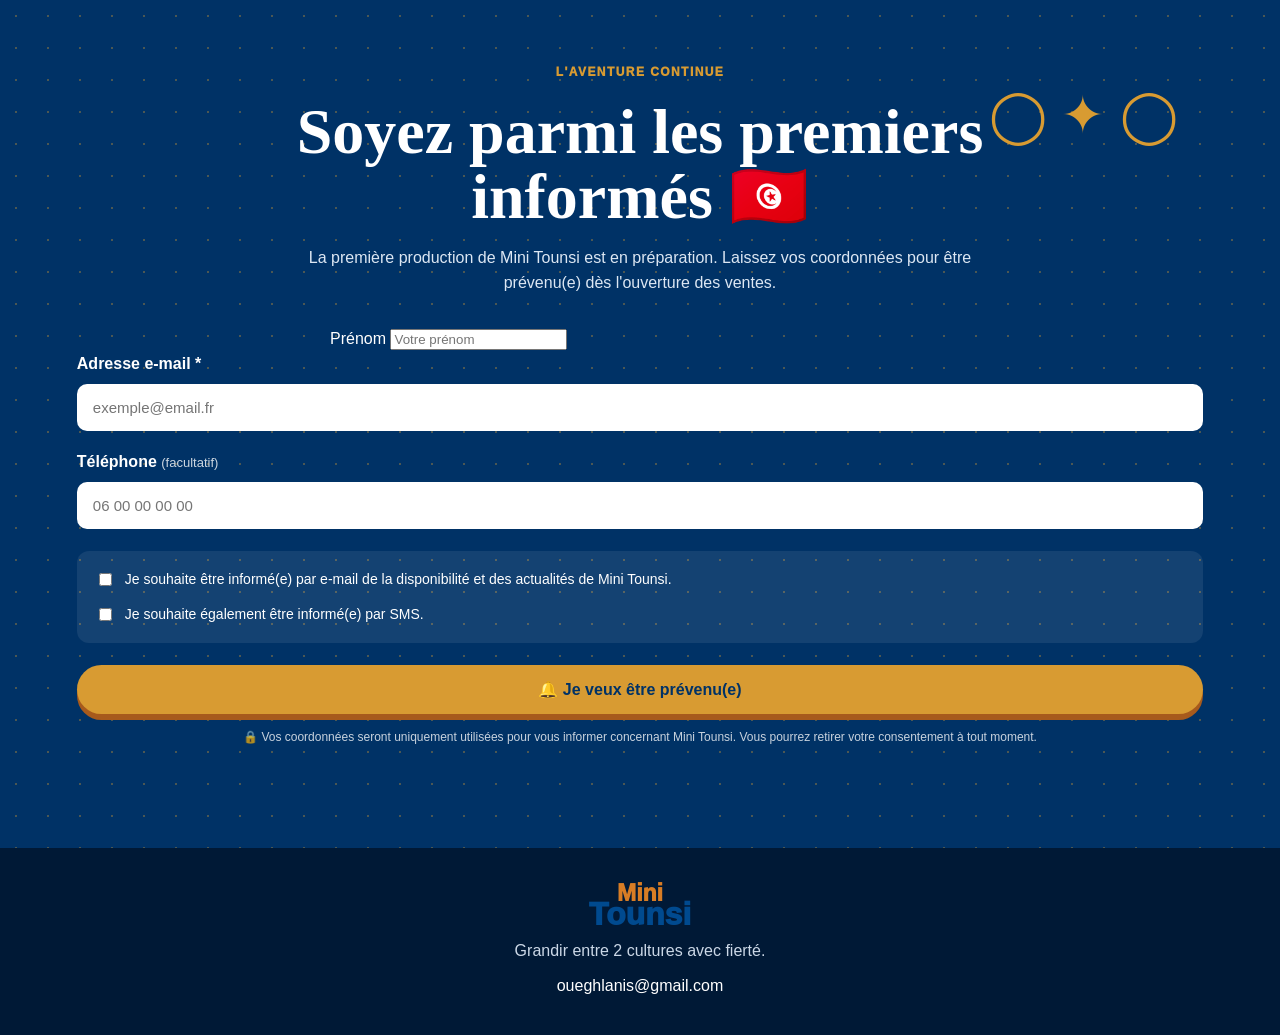
==== commit cf5236a2: "Update index.html" ====
--- a/index.html
+++ b/index.html
@@ -181,6 +181,47 @@
       </div>
     </section>
 
+<section id="cours-tunisien" class="section">
+  <div class="section-title">
+    <span>Apprendre gratuitement</span>
+    <h2>Les 4 piliers pour apprendre le tunisien 🇹🇳</h2>
+  </div>
+
+  <div class="learning-pillars">
+
+    <article>
+      <h3>🌱 Débuter</h3>
+      <p>Prononciation, phonétique et chiffres.</p>
+      <a href="prononciation-tunisien.html">Commencer →</a>
+    </article>
+
+    <article>
+      <h3>📚 Vocabulaire</h3>
+      <p>30 mots essentiels, corps humain, nourriture et route.</p>
+      <a href="vocabulaire-tunisien.html">Découvrir →</a>
+    </article>
+
+    <article>
+      <h3>✏️ Grammaire</h3>
+      <p>Pronoms, présent, négation et appartenance.</p>
+      <a href="grammaire-tunisien.html">Apprendre →</a>
+    </article>
+
+    <article>
+      <h3>🎵 Apprendre autrement</h3>
+      <p>Chansons, jeux et transmission en famille.</p>
+      <a href="chansons-tunisiennes.html">Explorer →</a>
+    </article>
+
+  </div>
+
+  <p style="text-align:center; margin-top:24px;">
+    <a href="ressources-tunisien.html">
+      <strong>Voir toutes les ressources →</strong>
+    </a>
+  </p>
+</section>
+
     <section id="box" class="section box-section">
       <div class="box-heading">
         <span class="gold-line">✦</span>
@@ -574,7 +615,7 @@
         <div>Non. Les sessions sont non progressives : on peut commencer par le thème de son choix.</div>
 
         <button>Le coffret est-il déjà disponible ? <b>+</b></button>
-        <div>Pas encore. Mini Tounsi est actuellement en cours de fabrication. Le prix public prévu est de 65 €.</div>
+        <div>Pas encore. Mini Tounsi est actuellement en cours de fabrication. Le prix public pour les 2 jeux est de 68 €.</div>
 
         <button>Où sera-t-il livré ? <b>+</b></button>
         <div>La livraison est prévue en Europe et en Tunisie. Les frais et modalités seront précisés à l'ouverture des commandes.</div>
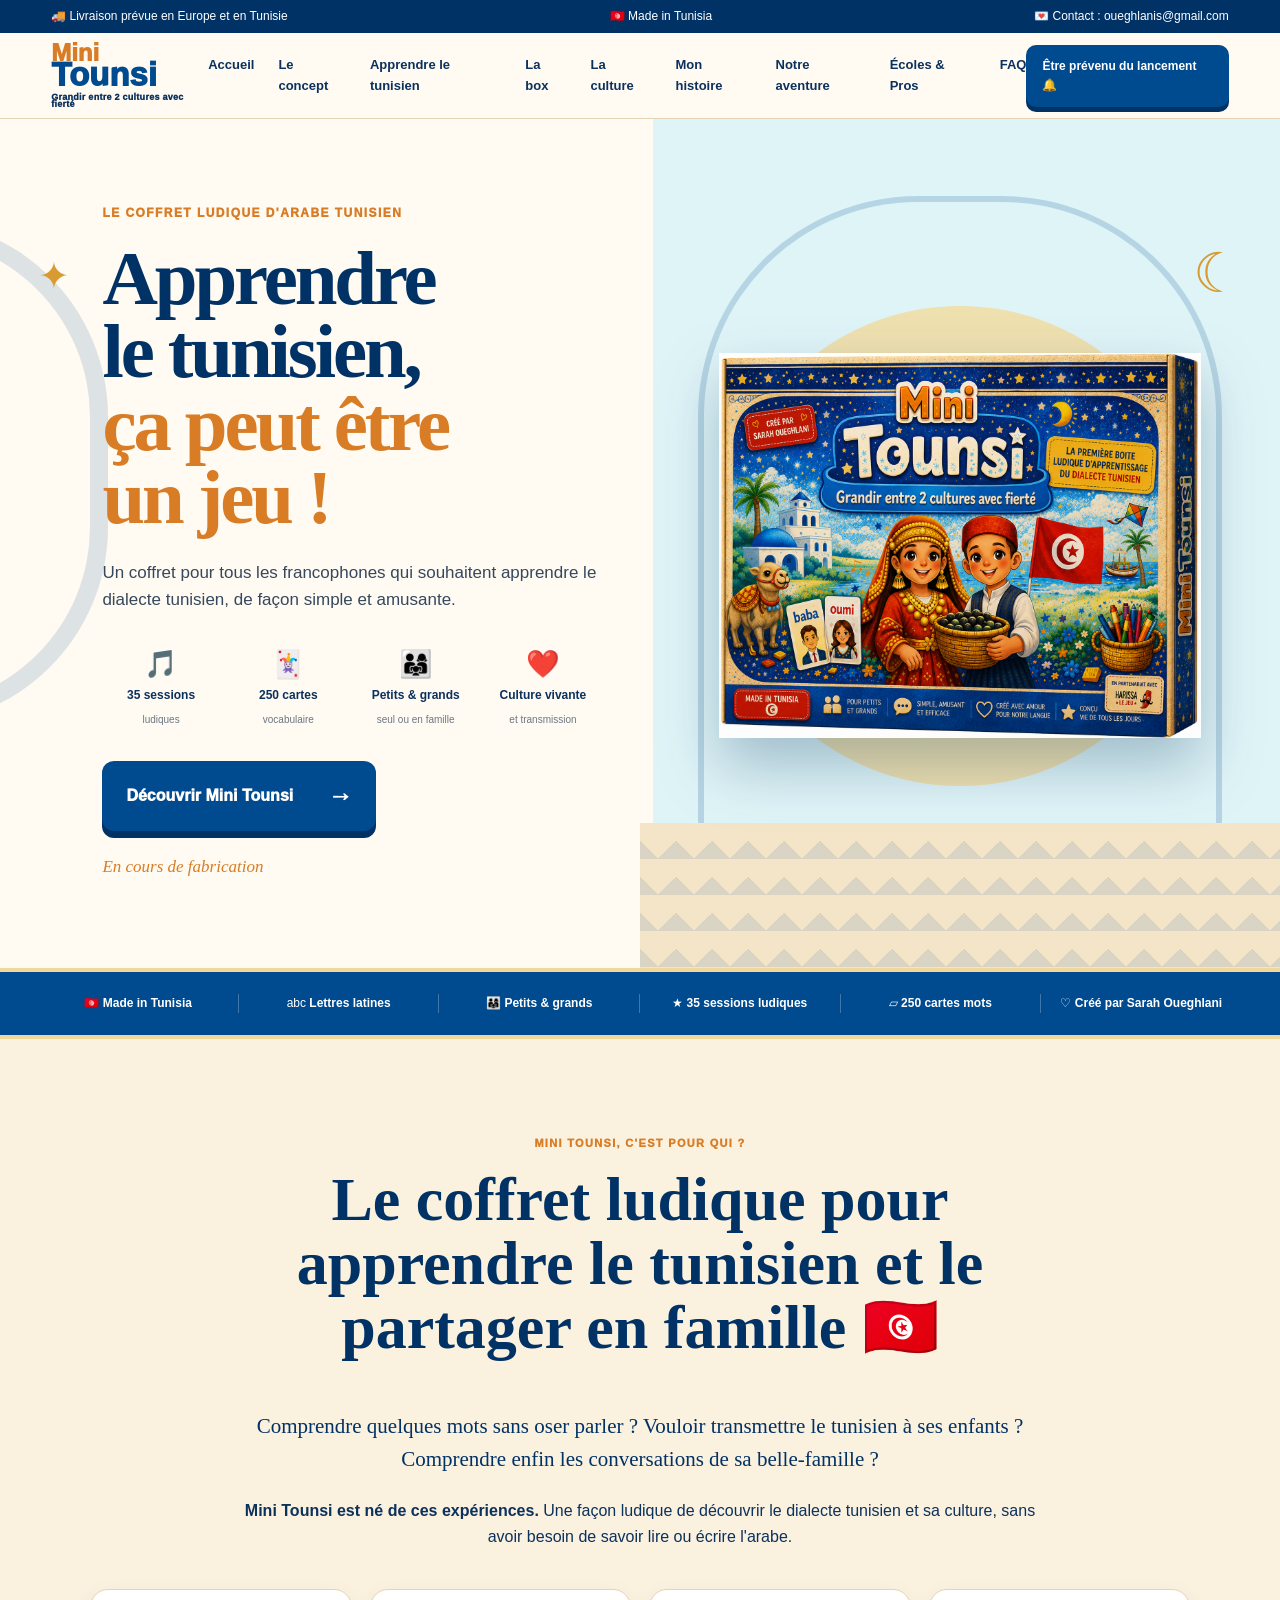
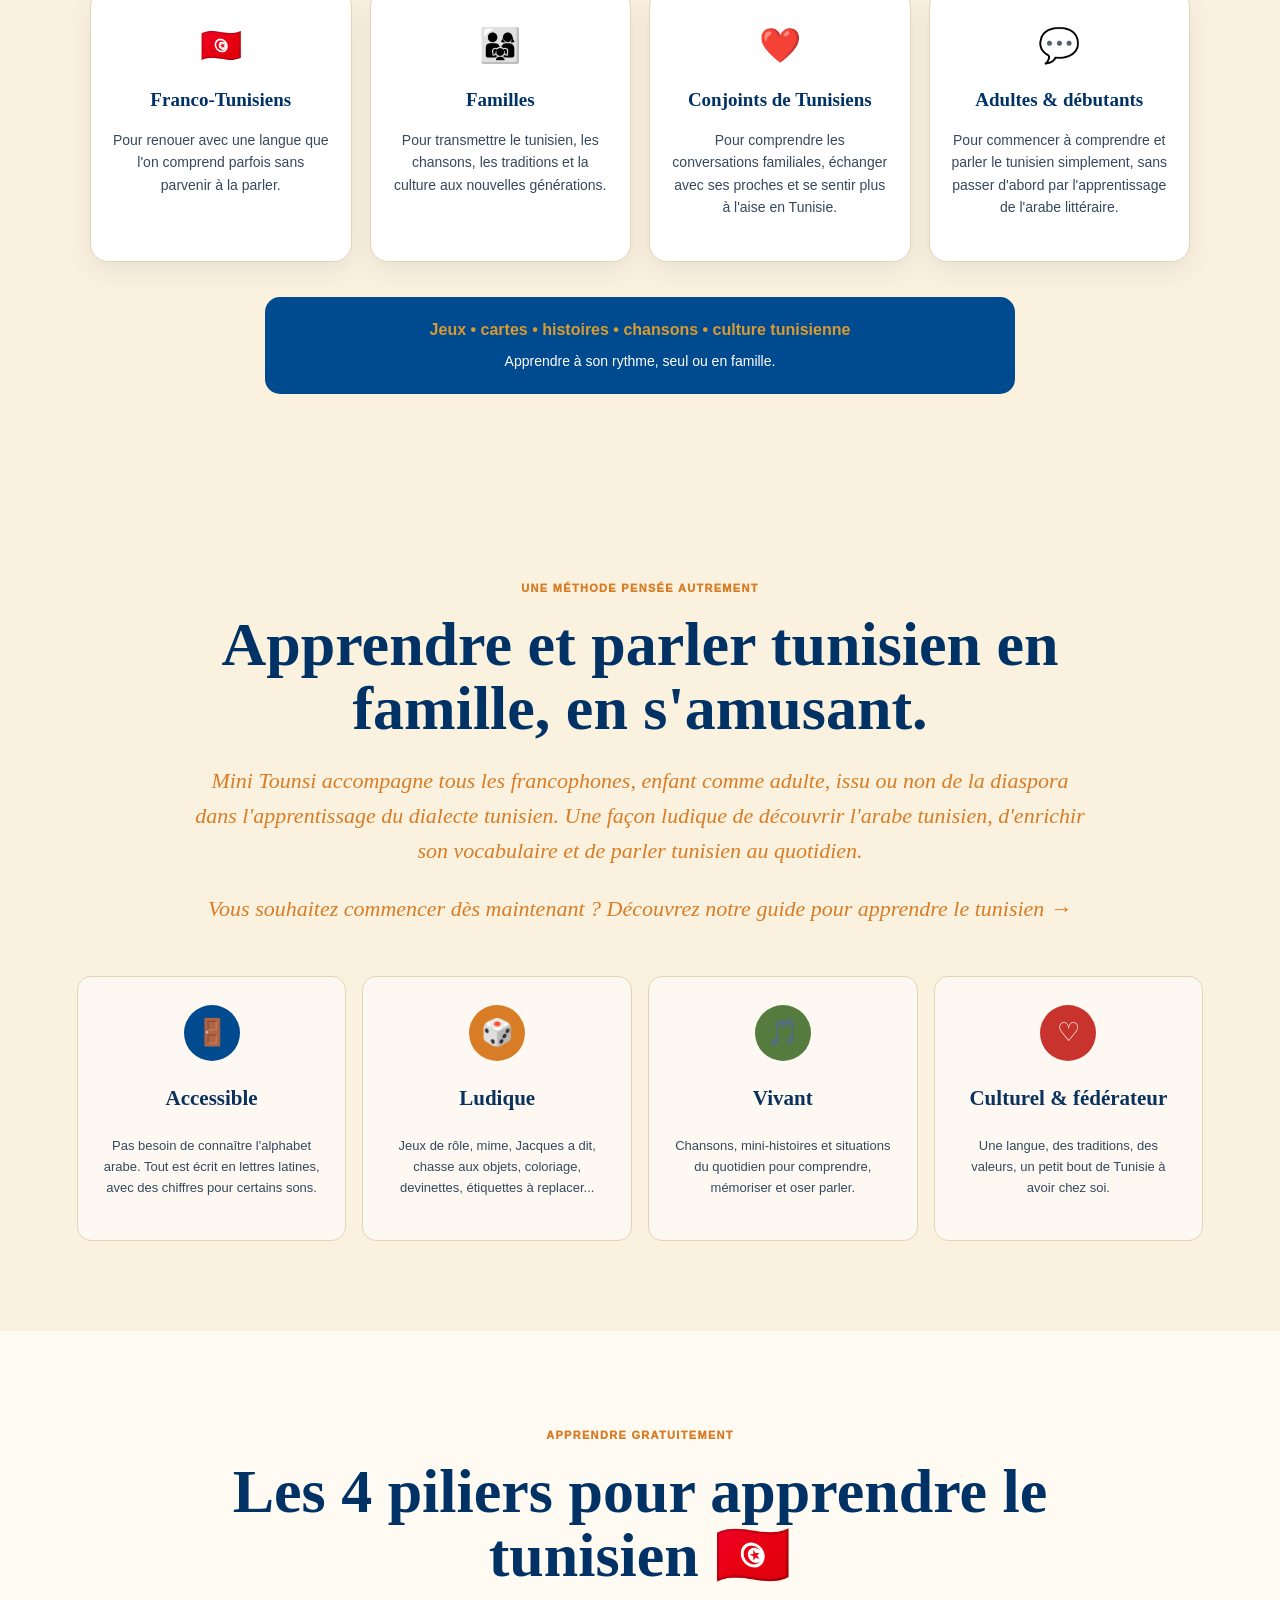
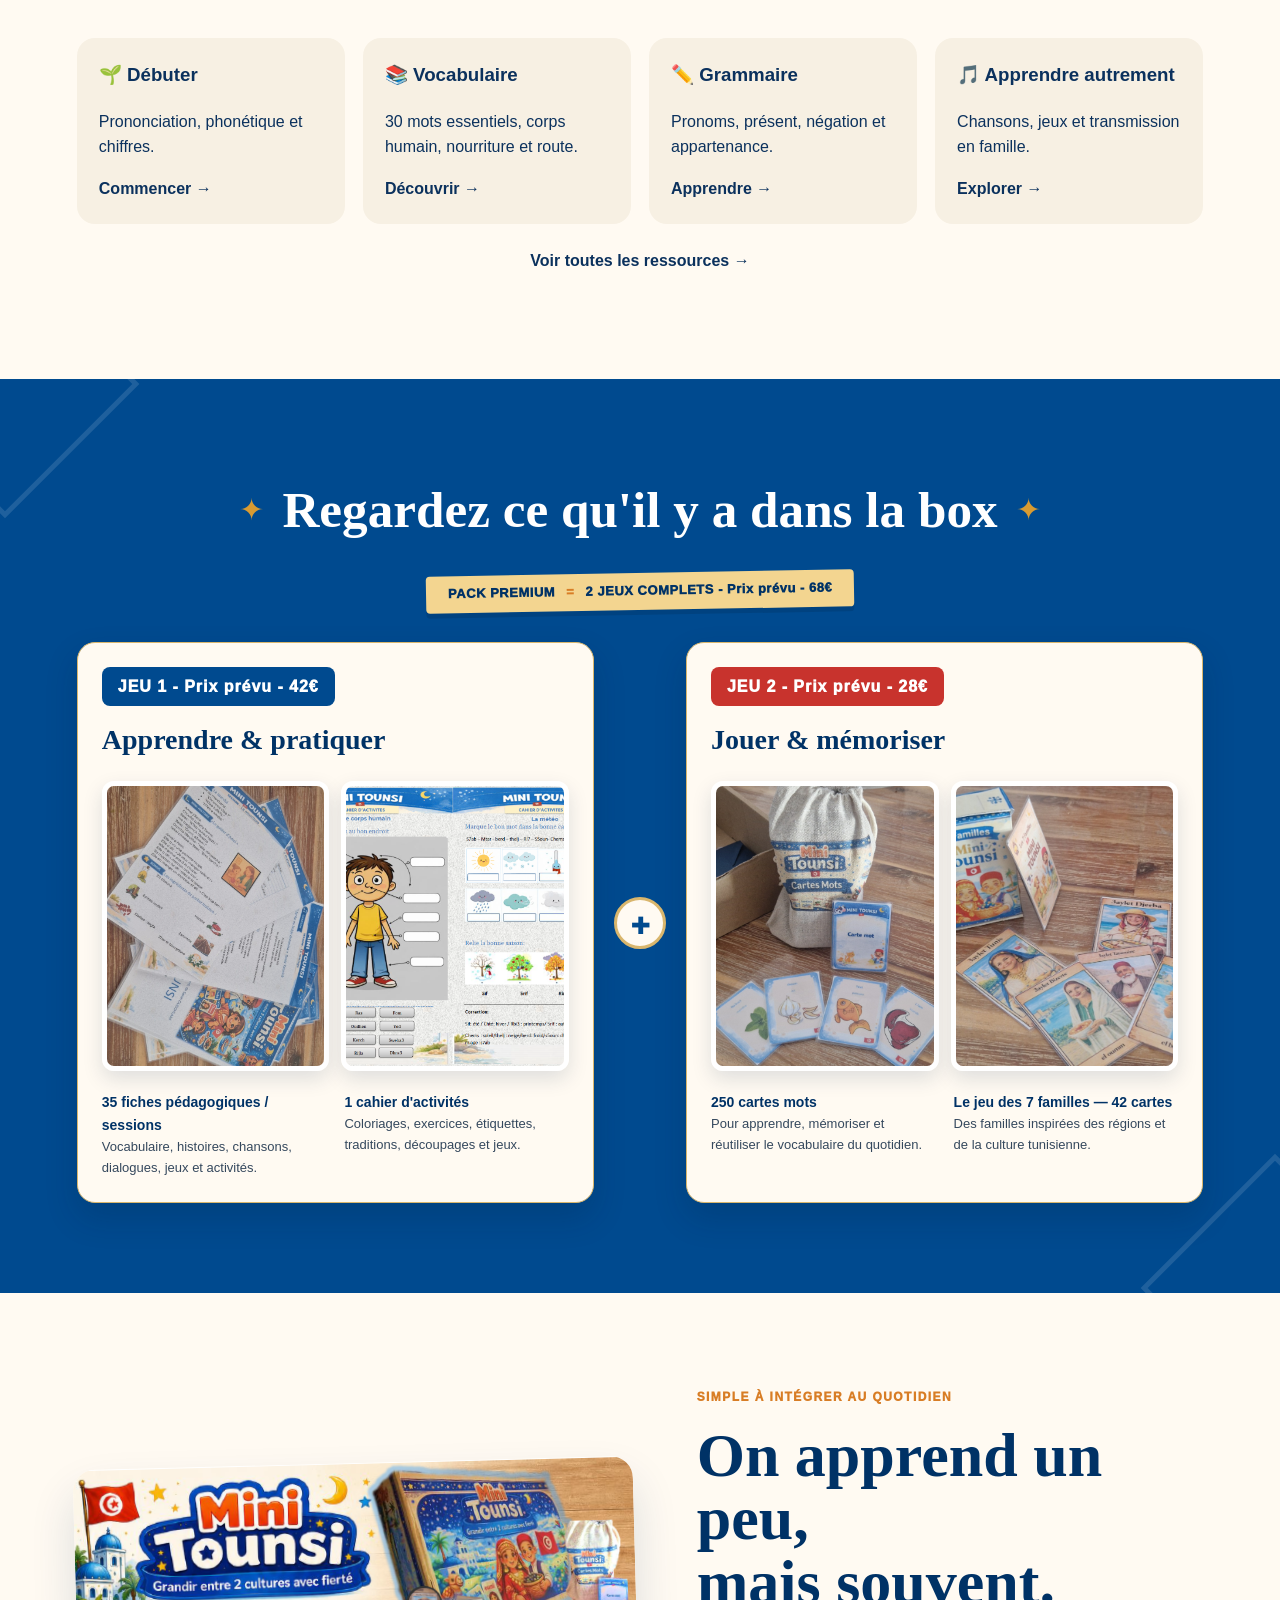
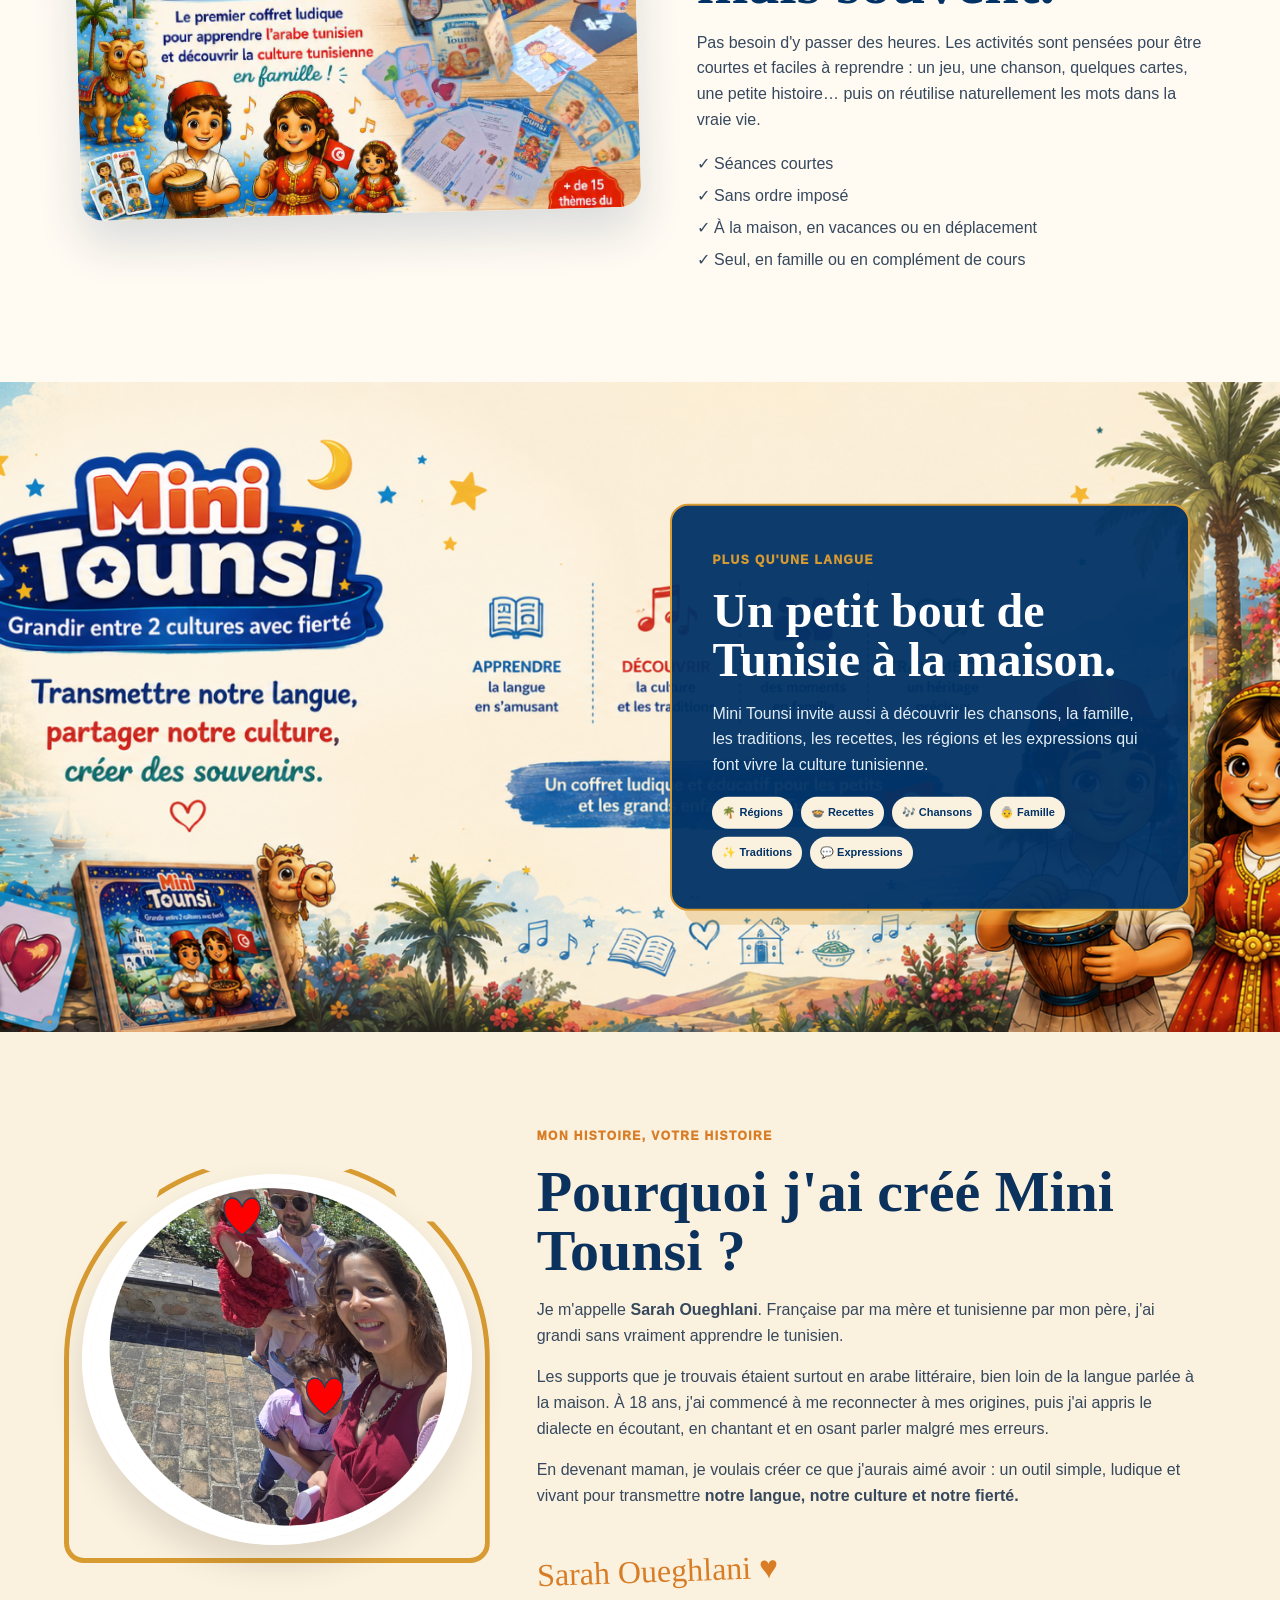
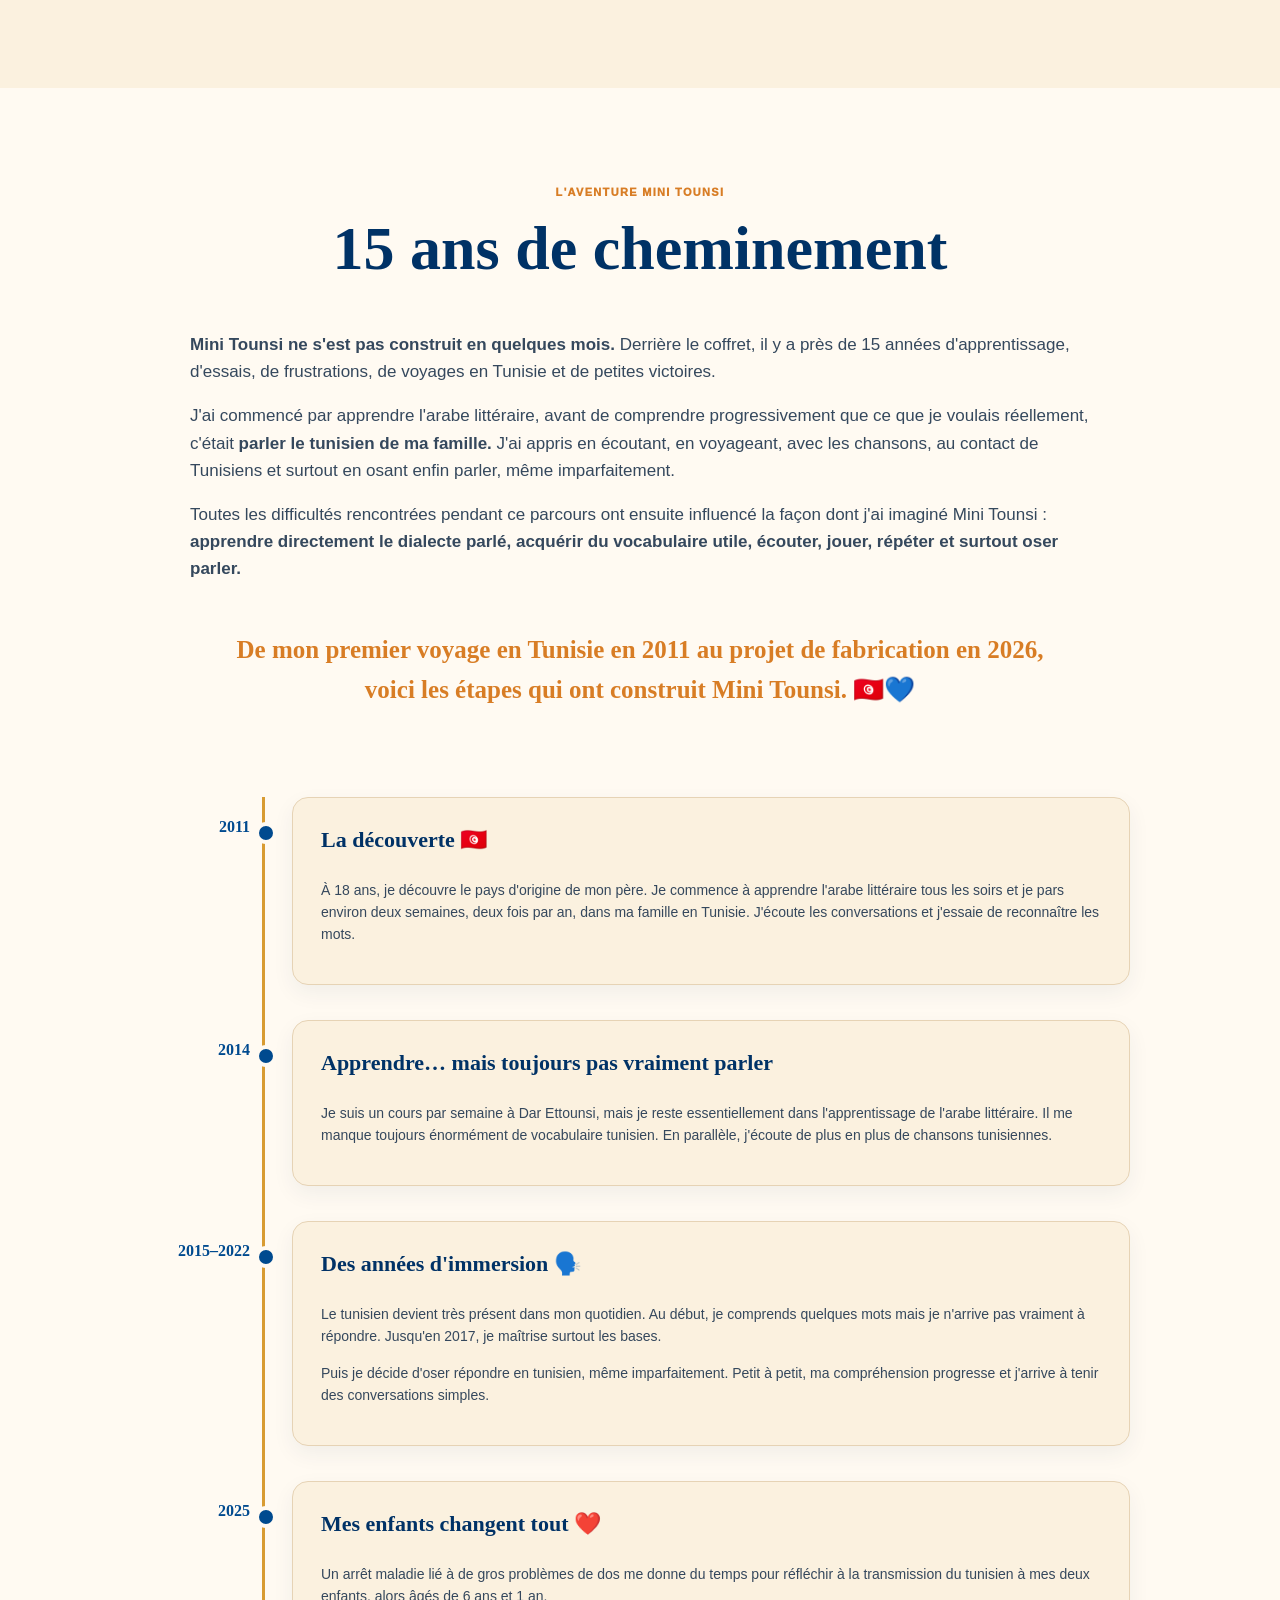
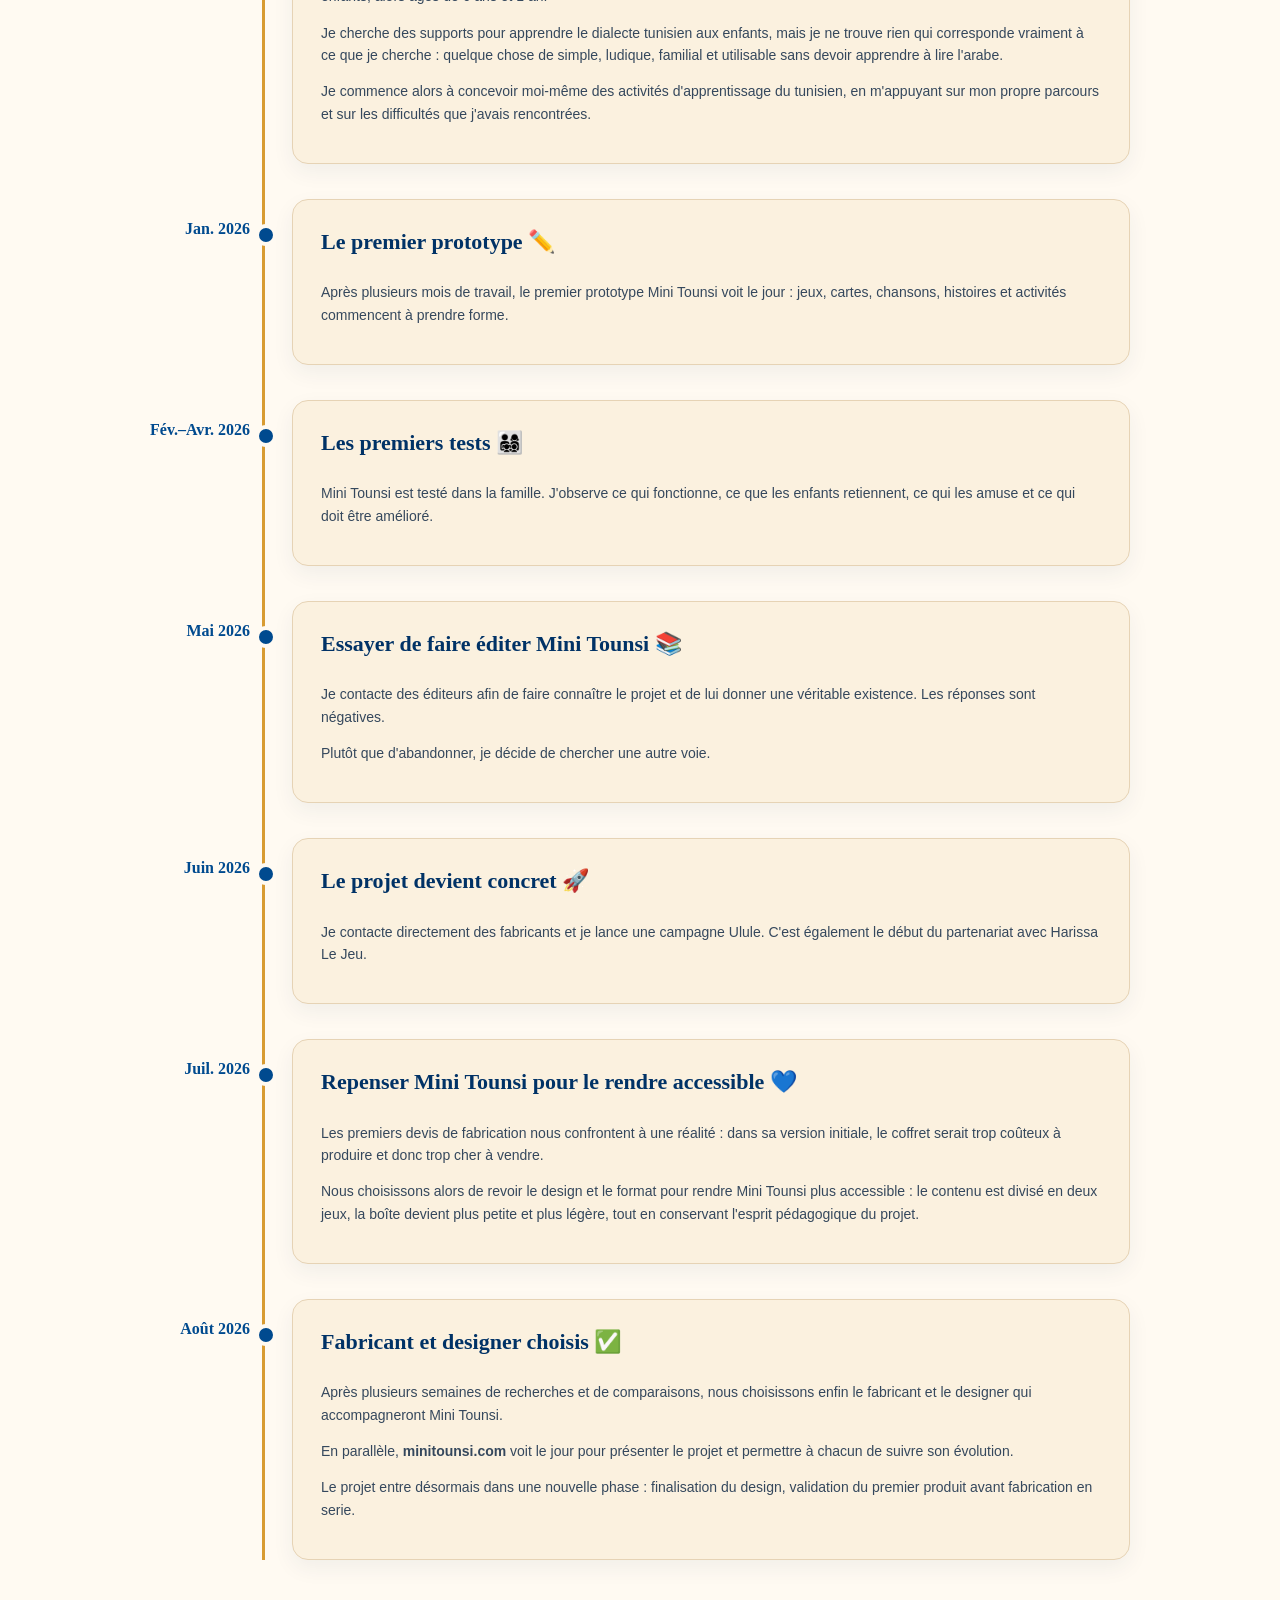
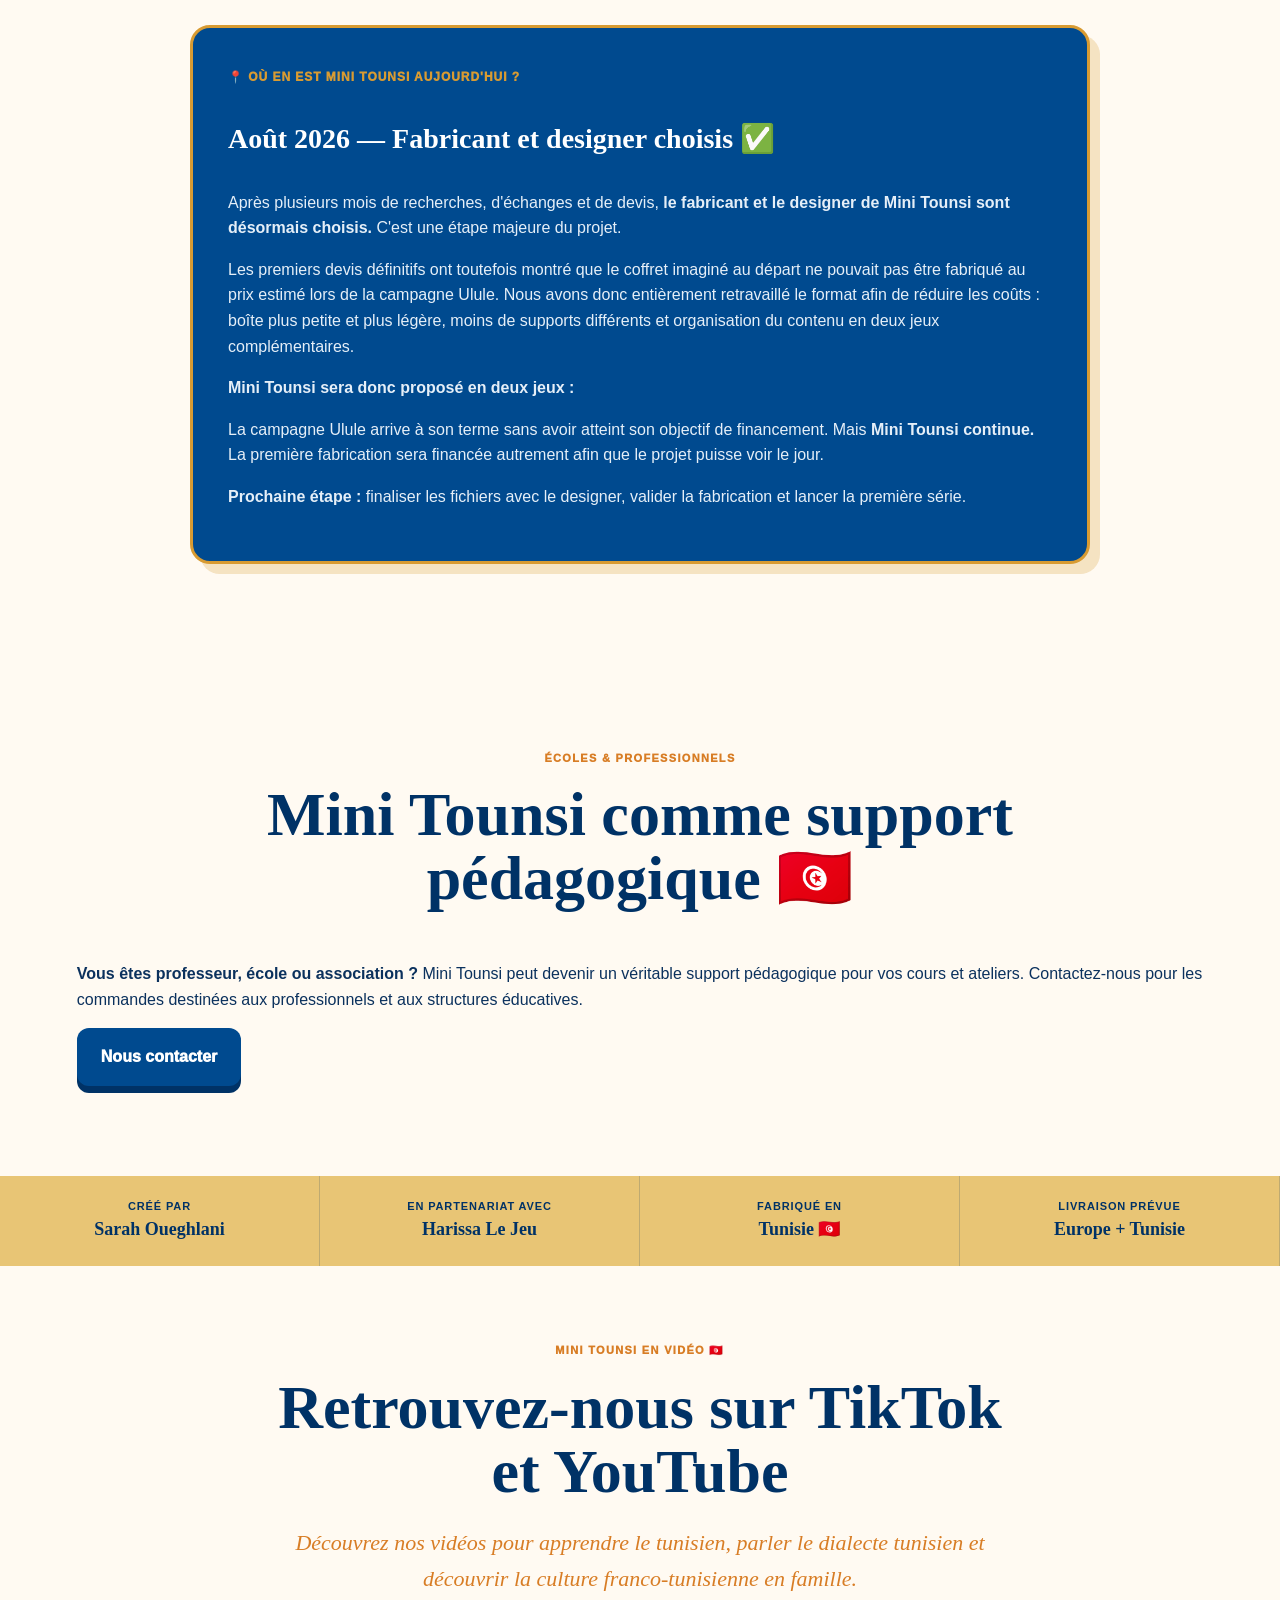
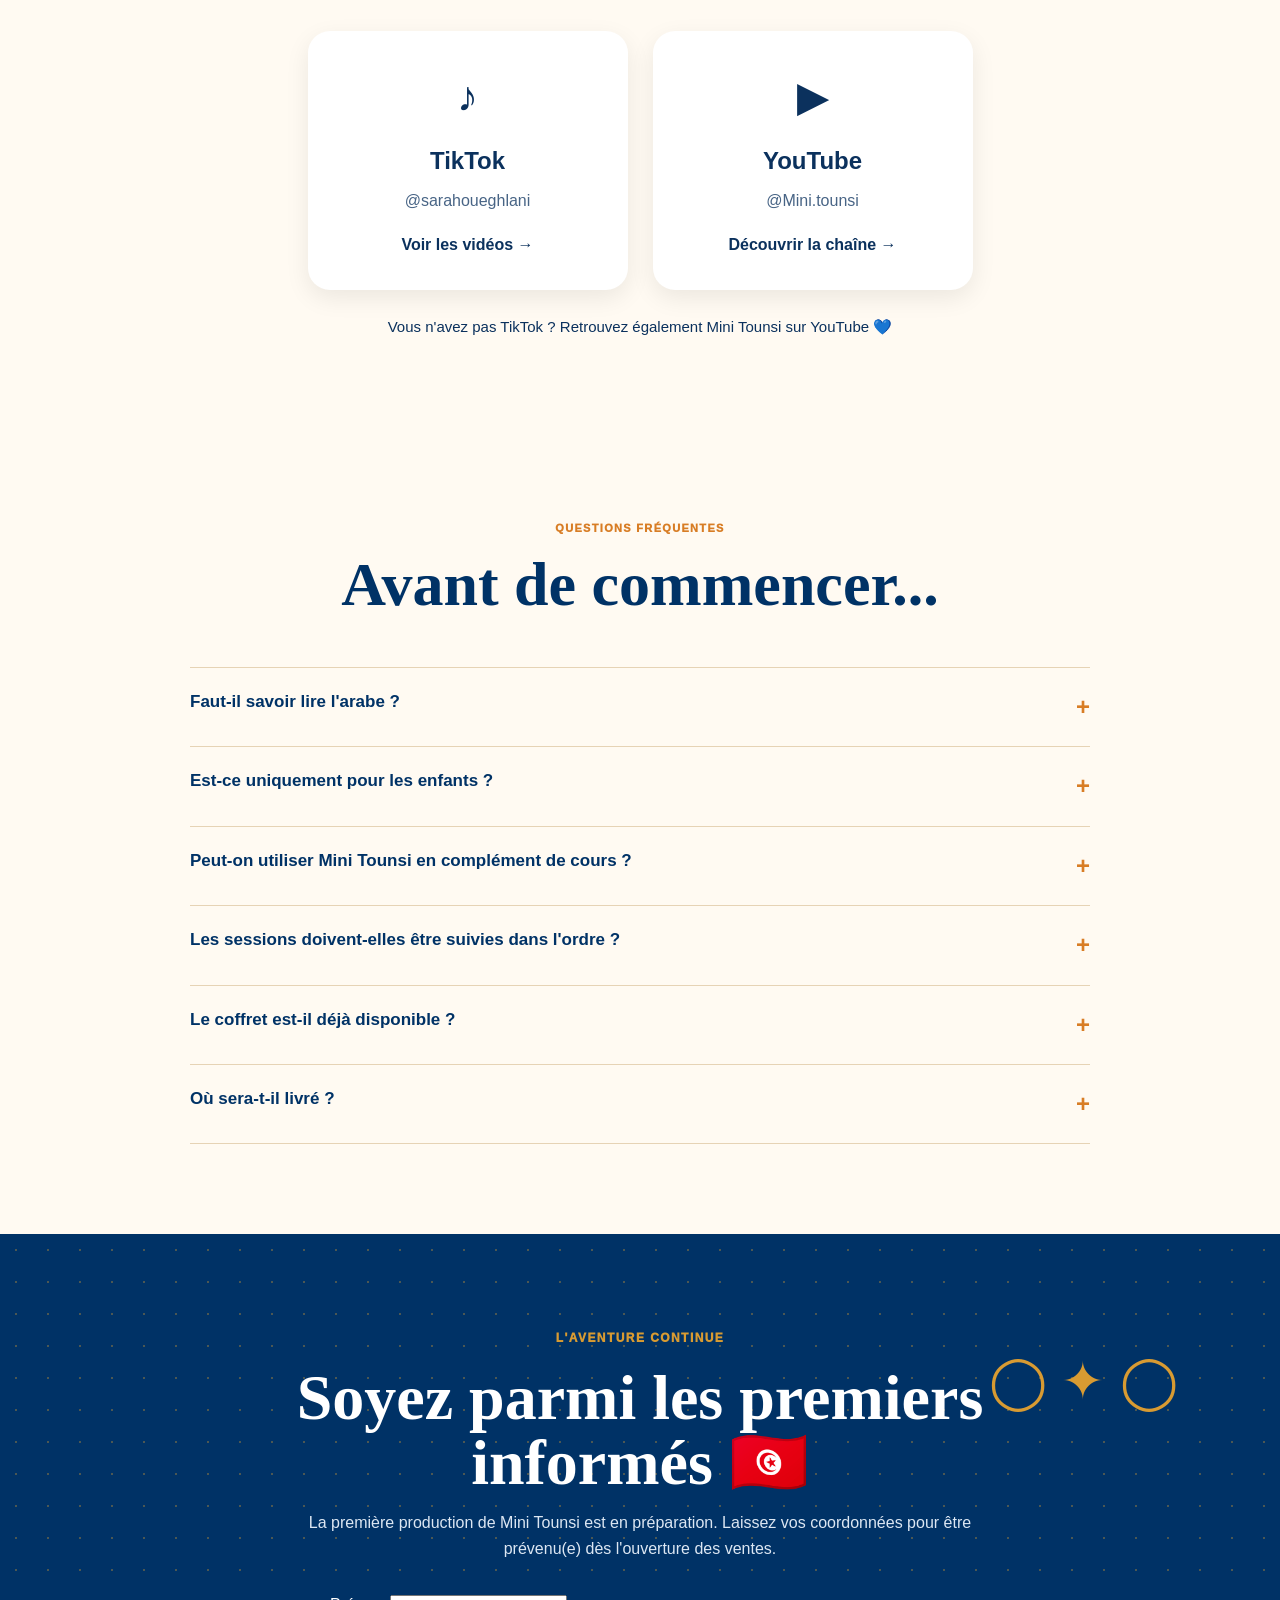
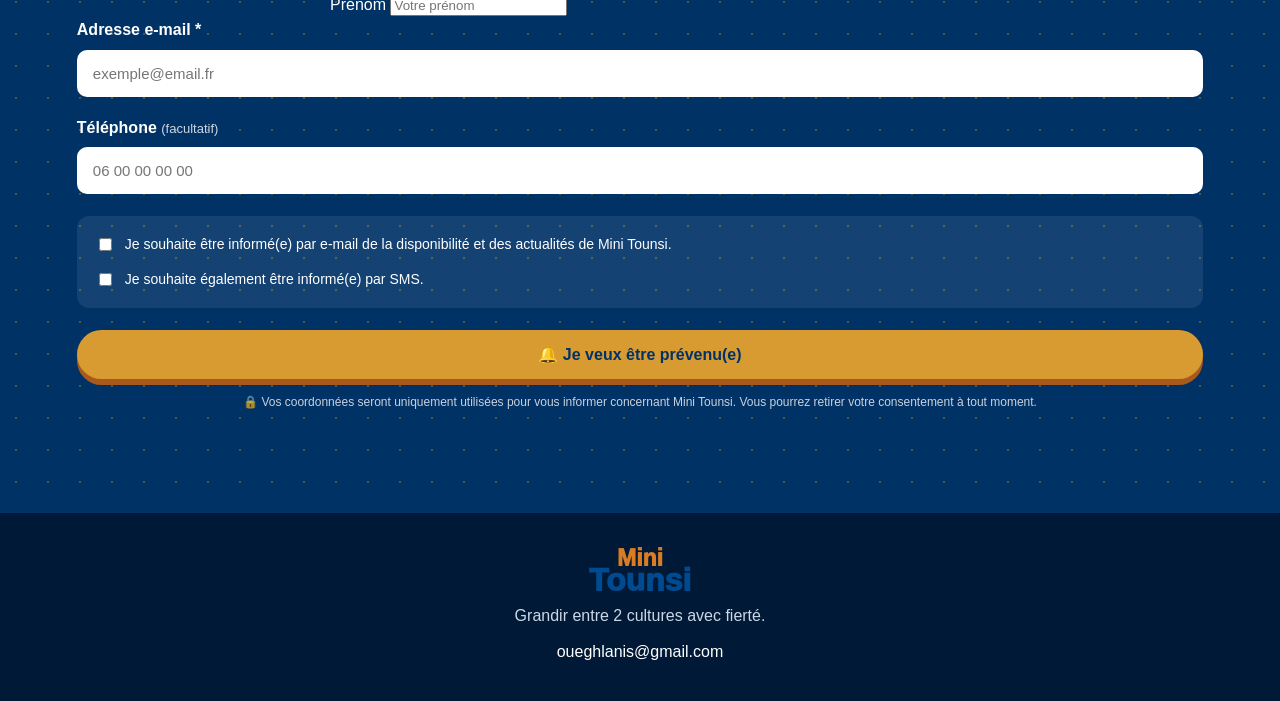
==== commit 73590c53: "Update index.html" ====
--- a/index.html
+++ b/index.html
@@ -28,7 +28,7 @@
     <nav>
       <a href="#accueil">Accueil</a>
       <a href="#concept">Le concept</a>
-      <a href="apprendre-le-tunisien.html">Apprendre le tunisien</a>
+   <a href="ressources-tunisien.html">Apprendre le tunisien</a>
       <a href="#box">La box</a>
       <a href="#culture">La culture</a>
       <a href="#histoire">Mon histoire</a>
--- a/styles.css
+++ b/styles.css
@@ -610,3 +610,23 @@
   color: white;
   text-align: center;
 }
+.learning-pillars {
+  display: grid;
+  grid-template-columns: repeat(auto-fit, minmax(220px, 1fr));
+  gap: 18px;
+  margin-top: 28px;
+}
+
+.learning-pillars article {
+  background: #f7f0e3;
+  border-radius: 18px;
+  padding: 22px;
+}
+
+.learning-pillars h3 {
+  margin-top: 0;
+}
+
+.learning-pillars a {
+  font-weight: 700;
+}
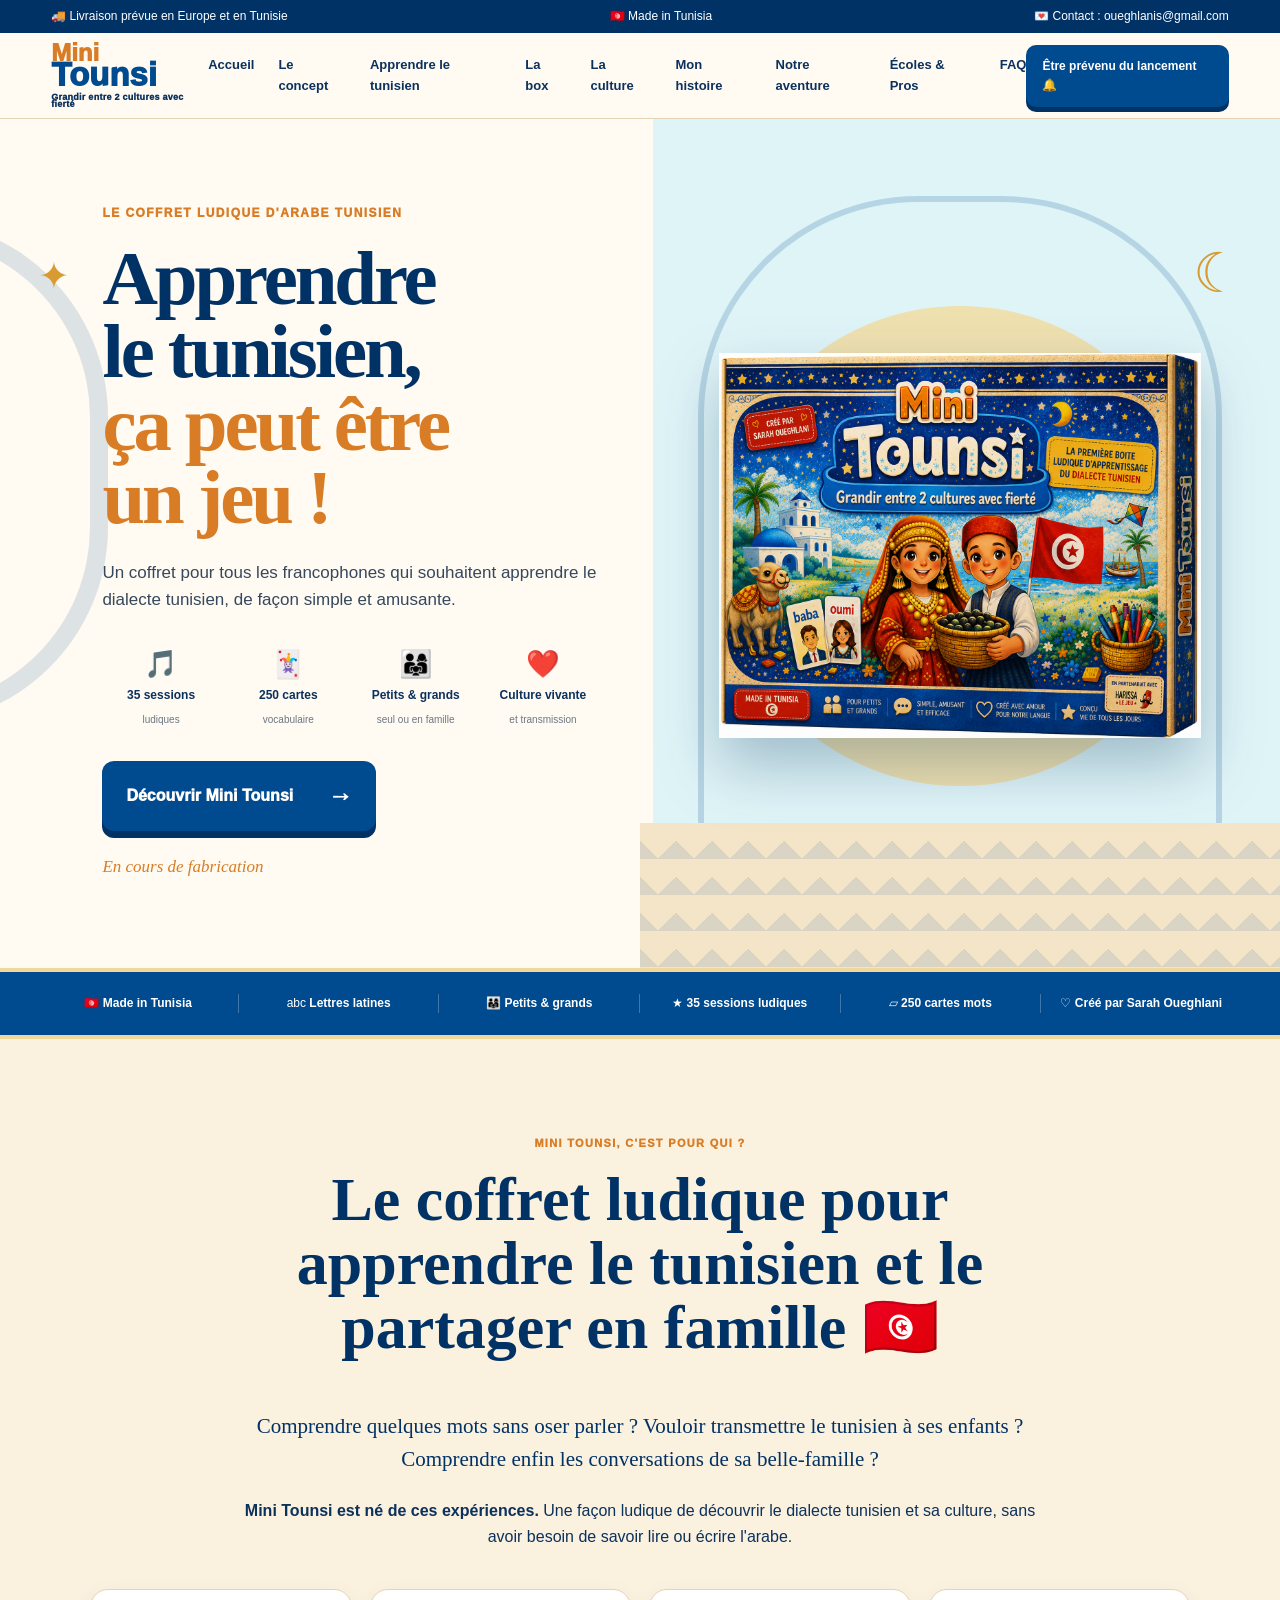
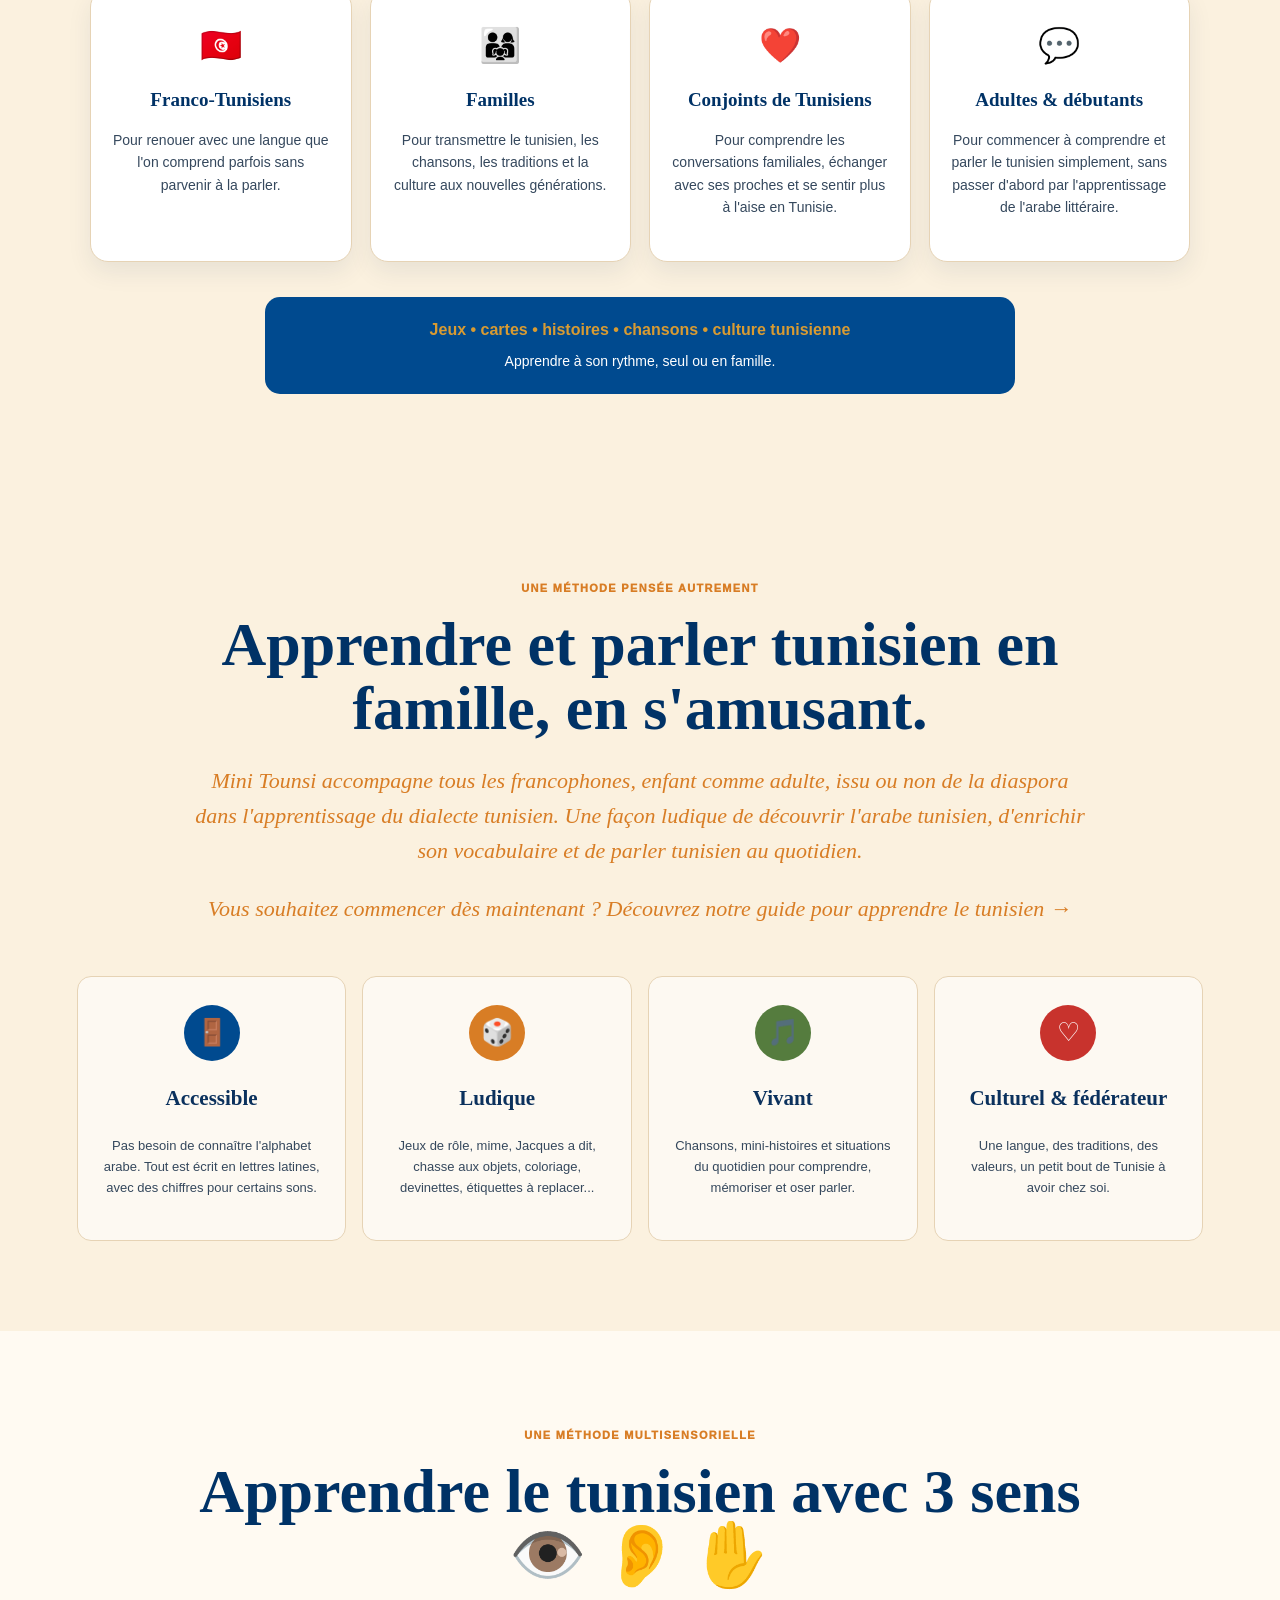
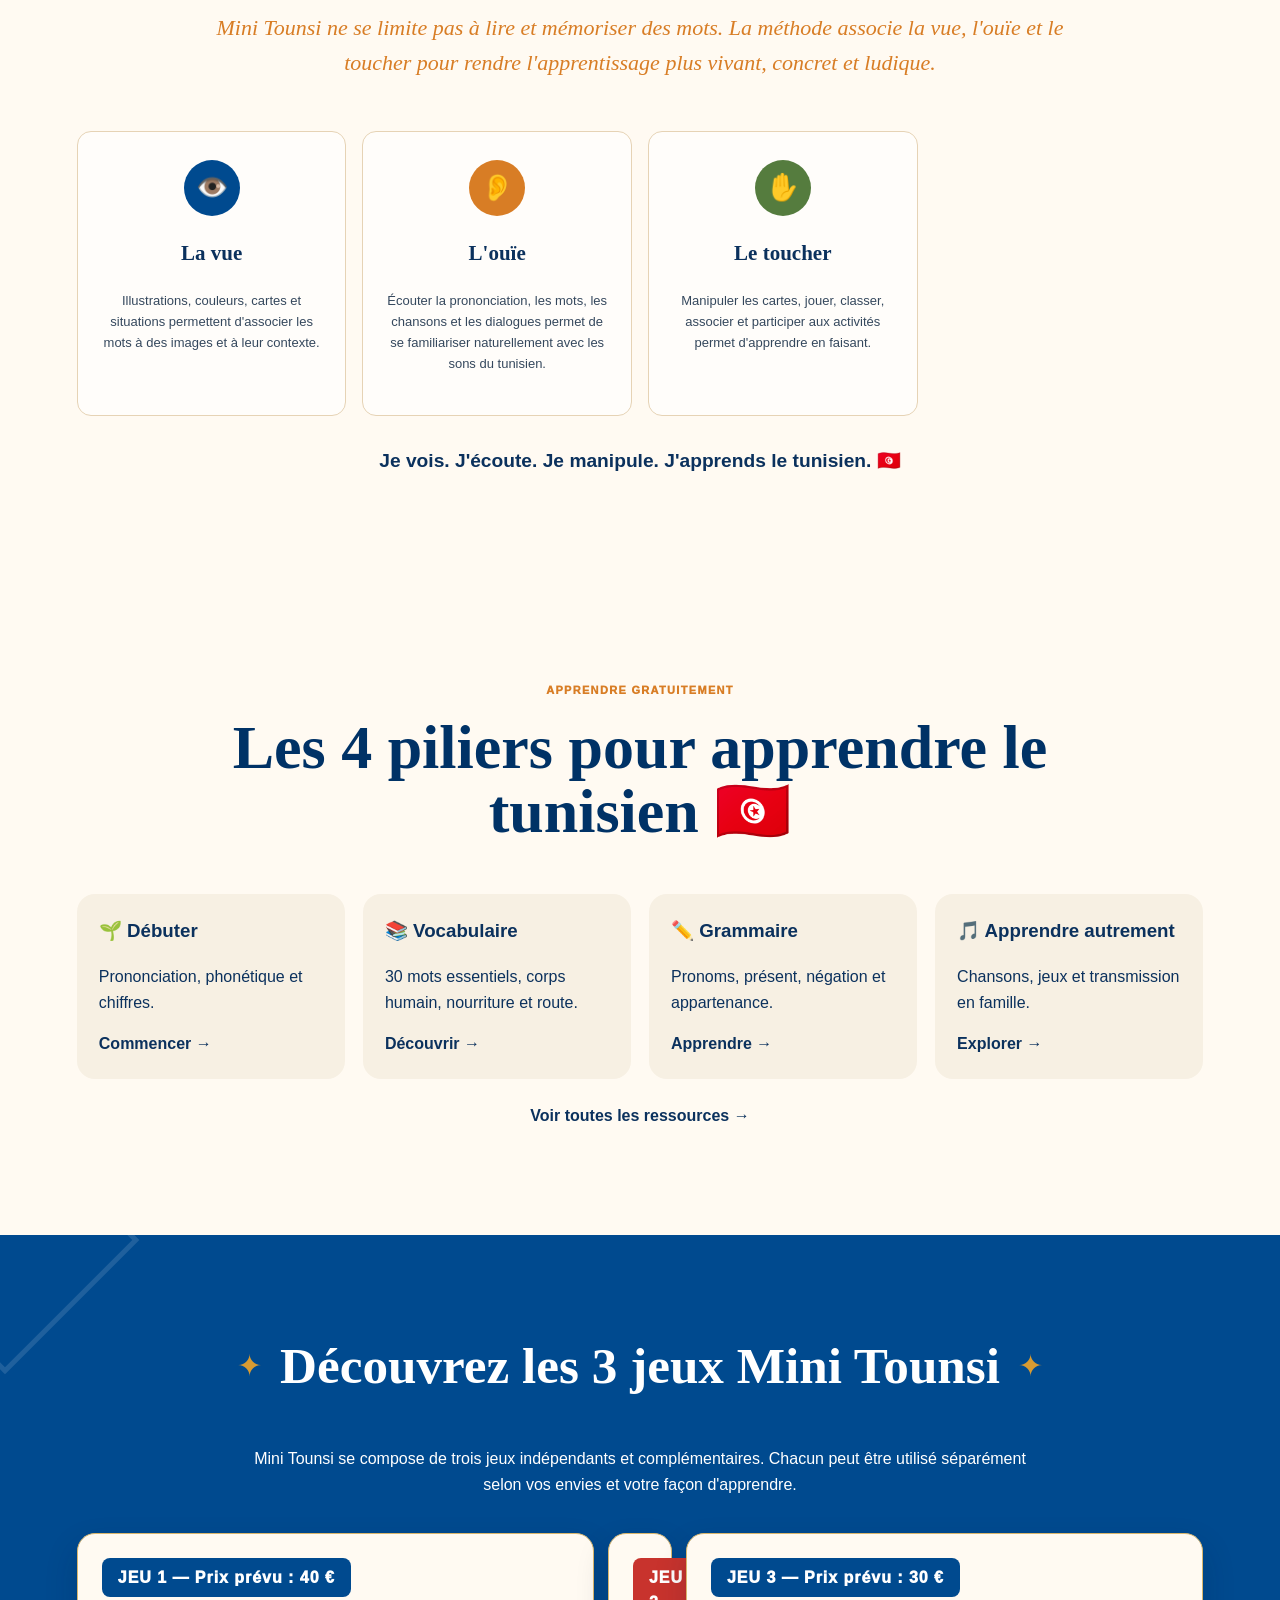
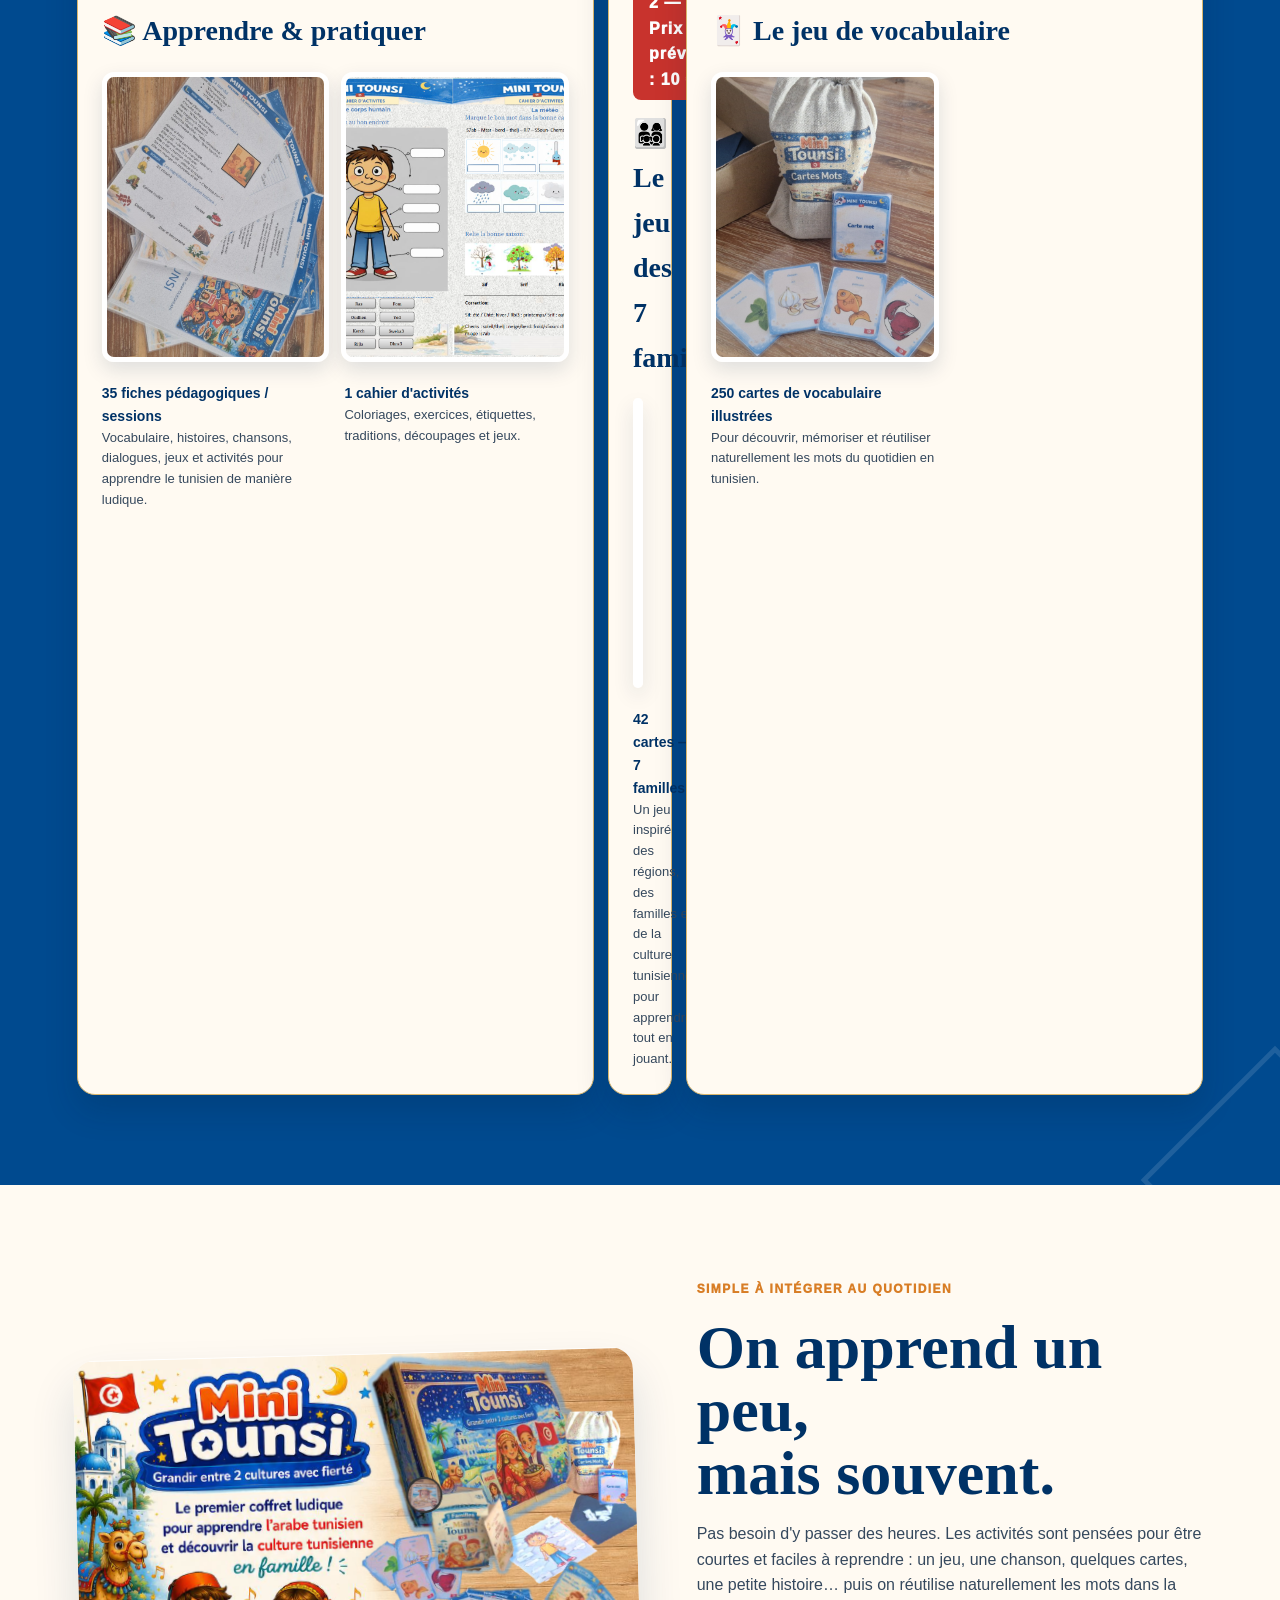
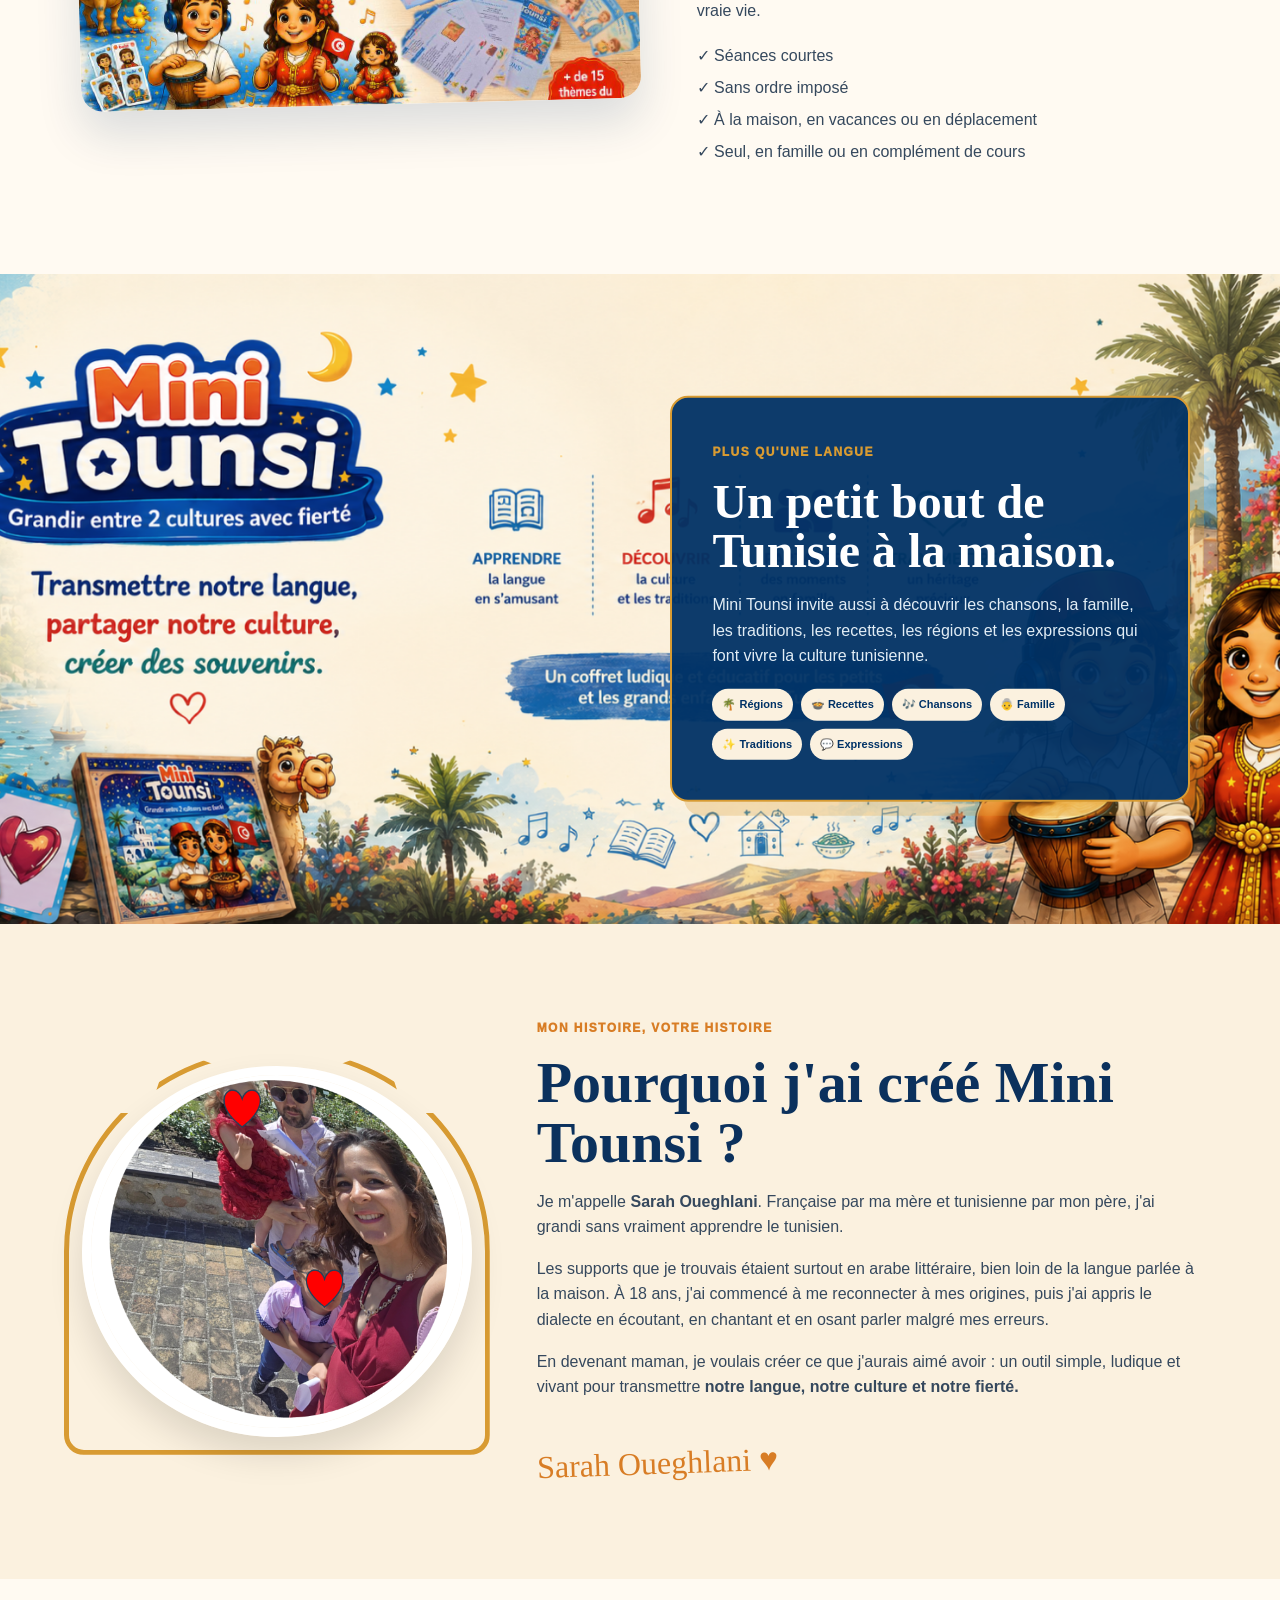
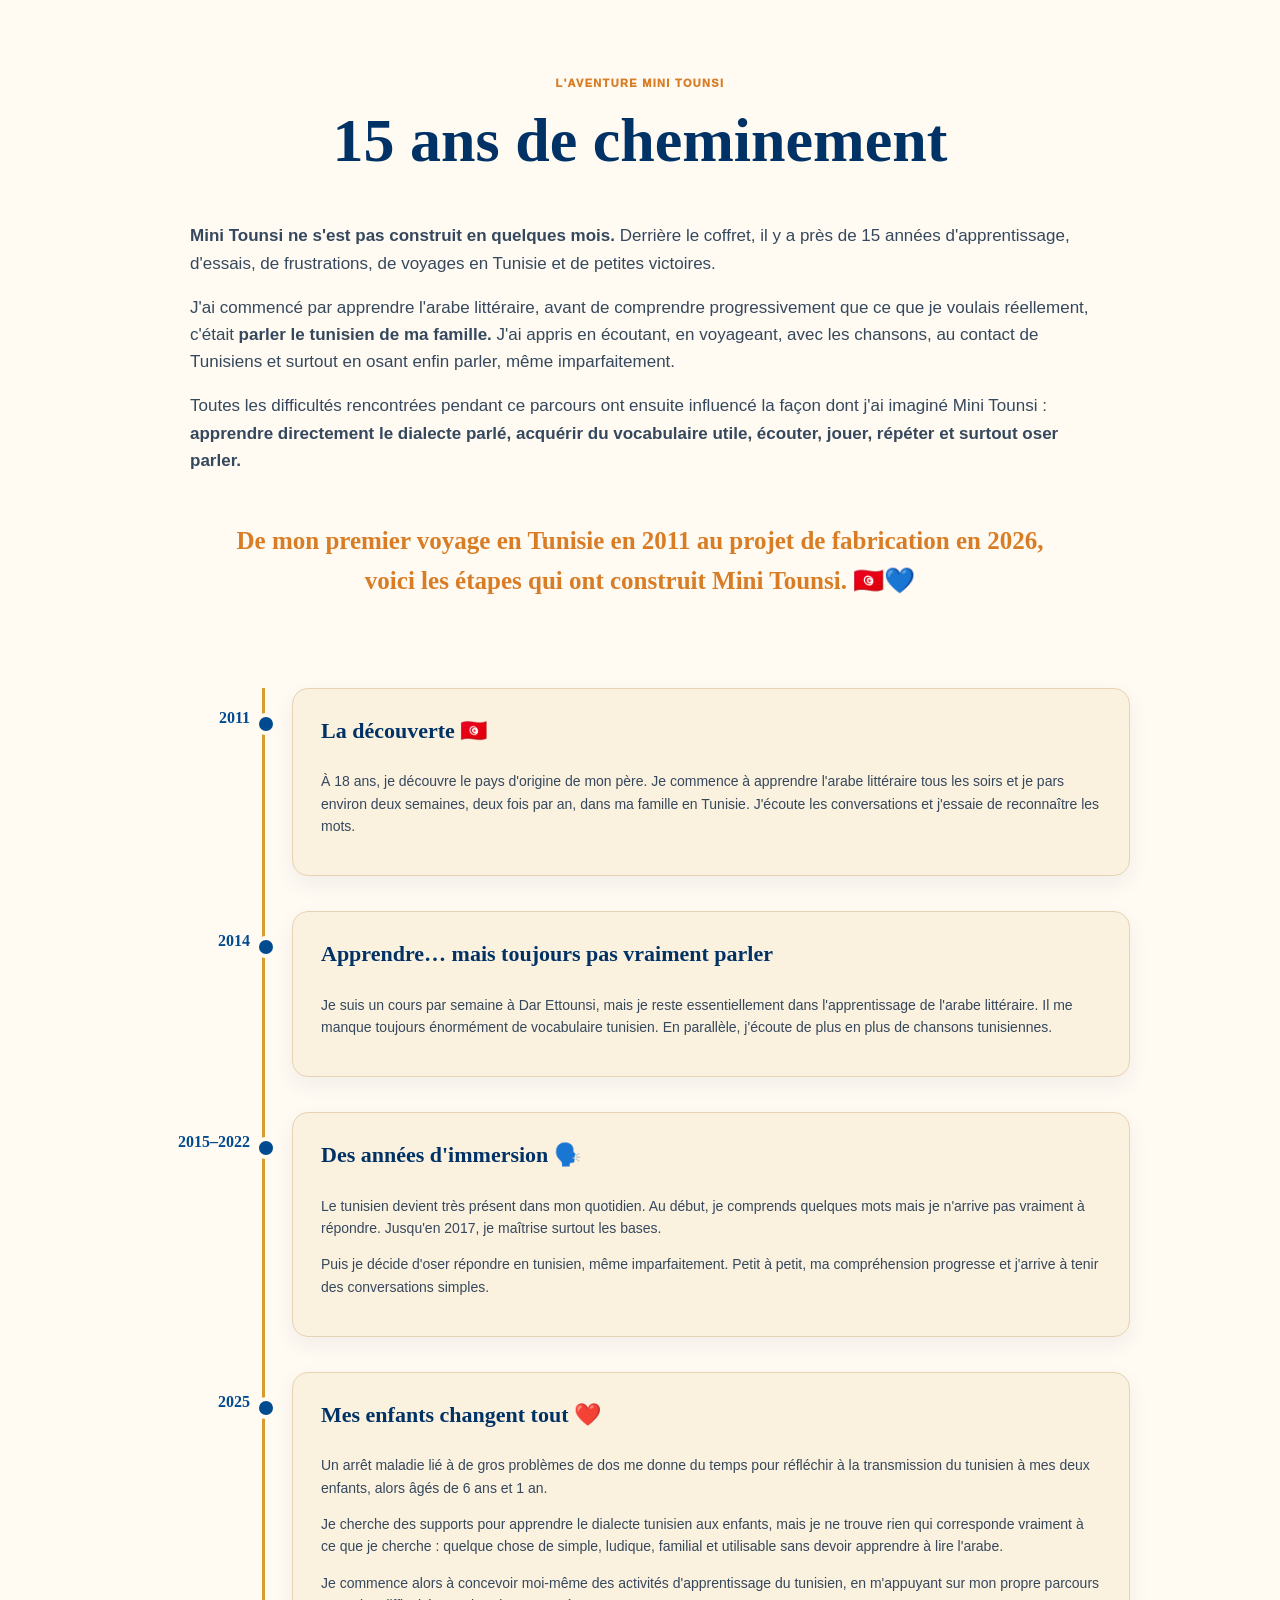
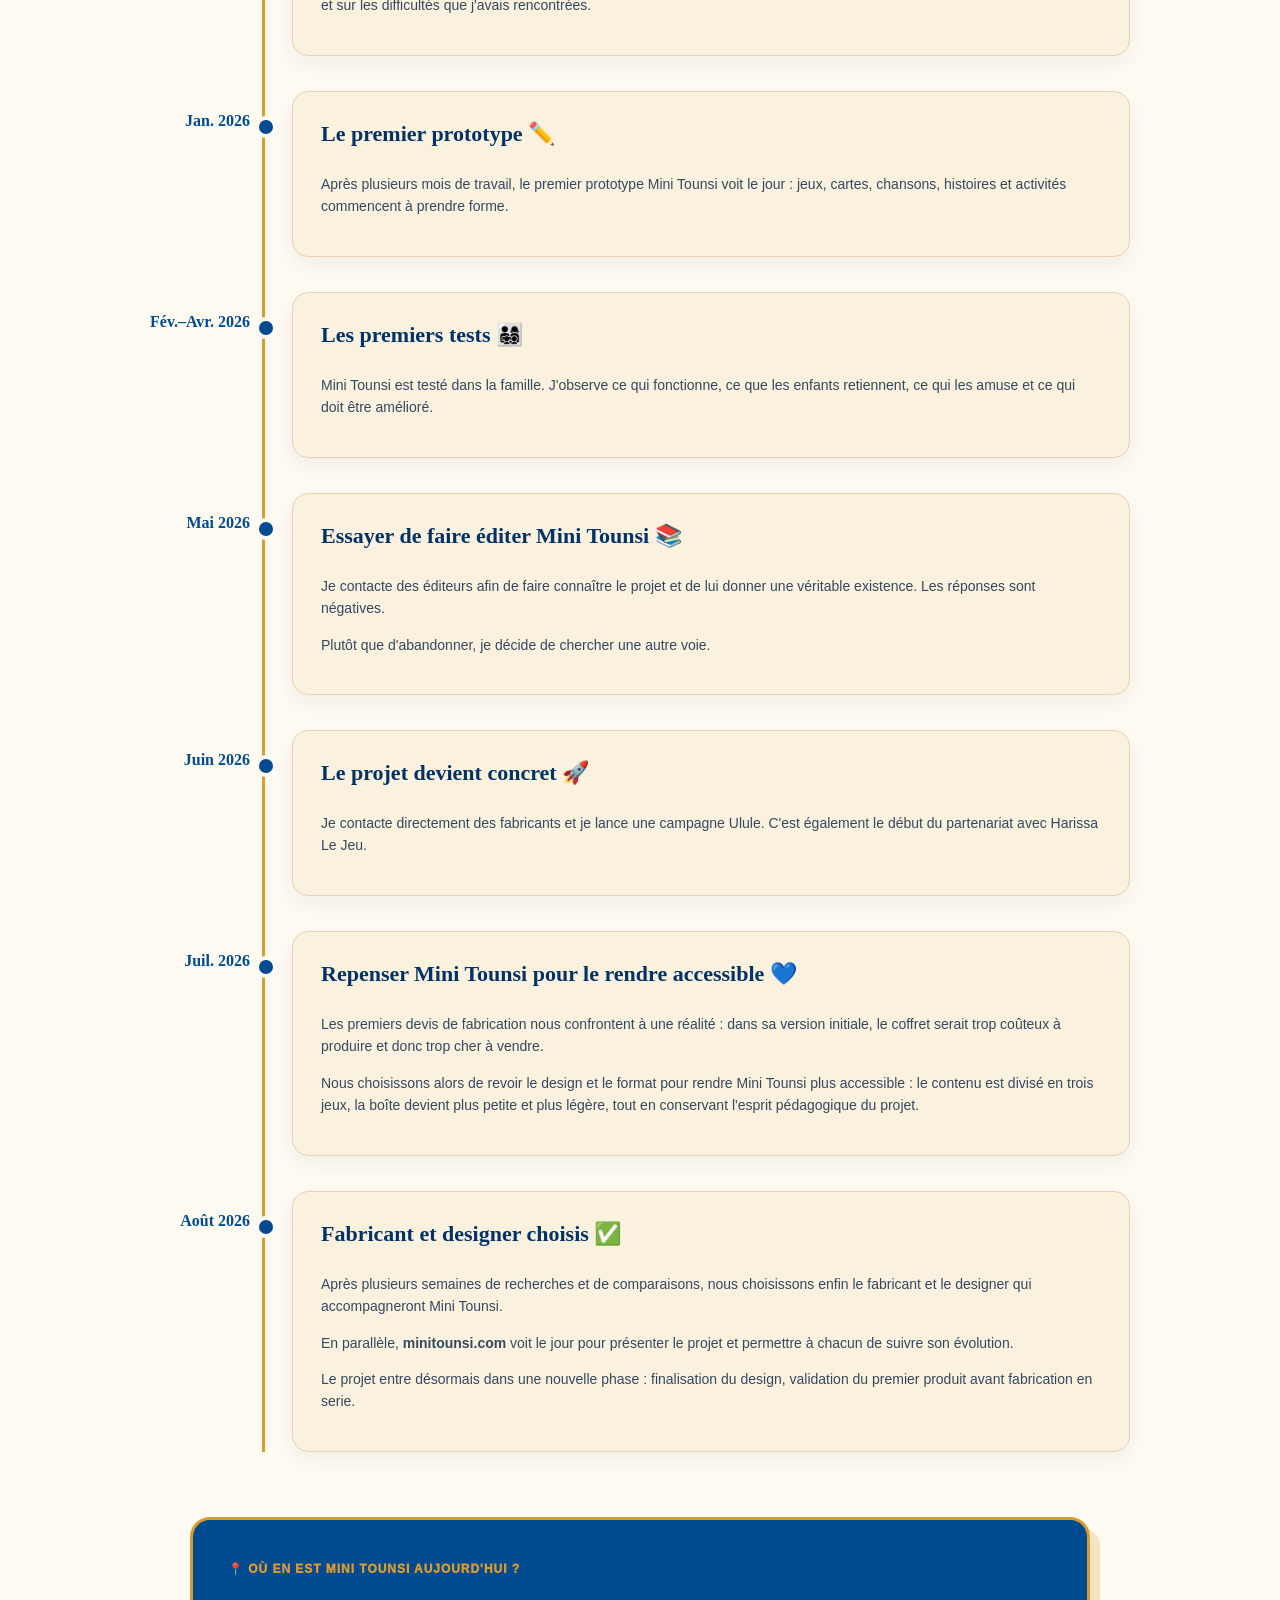
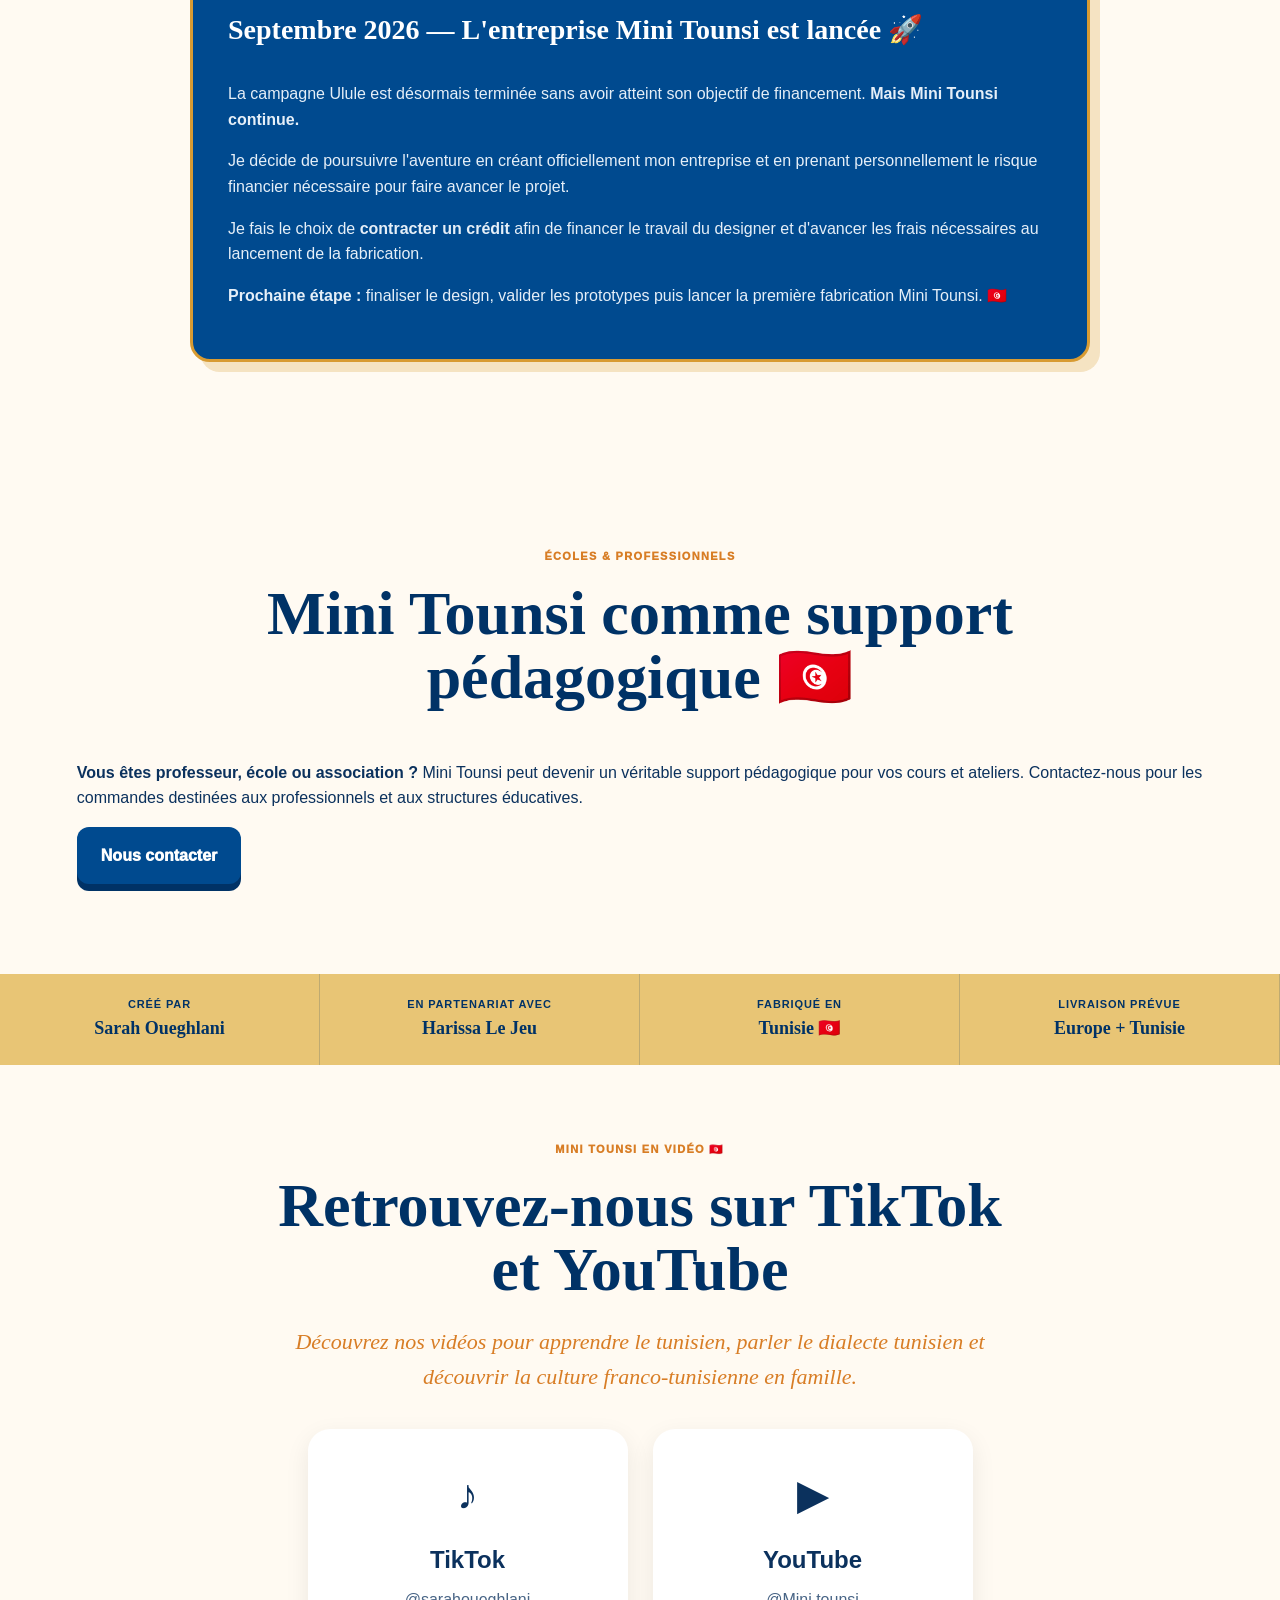
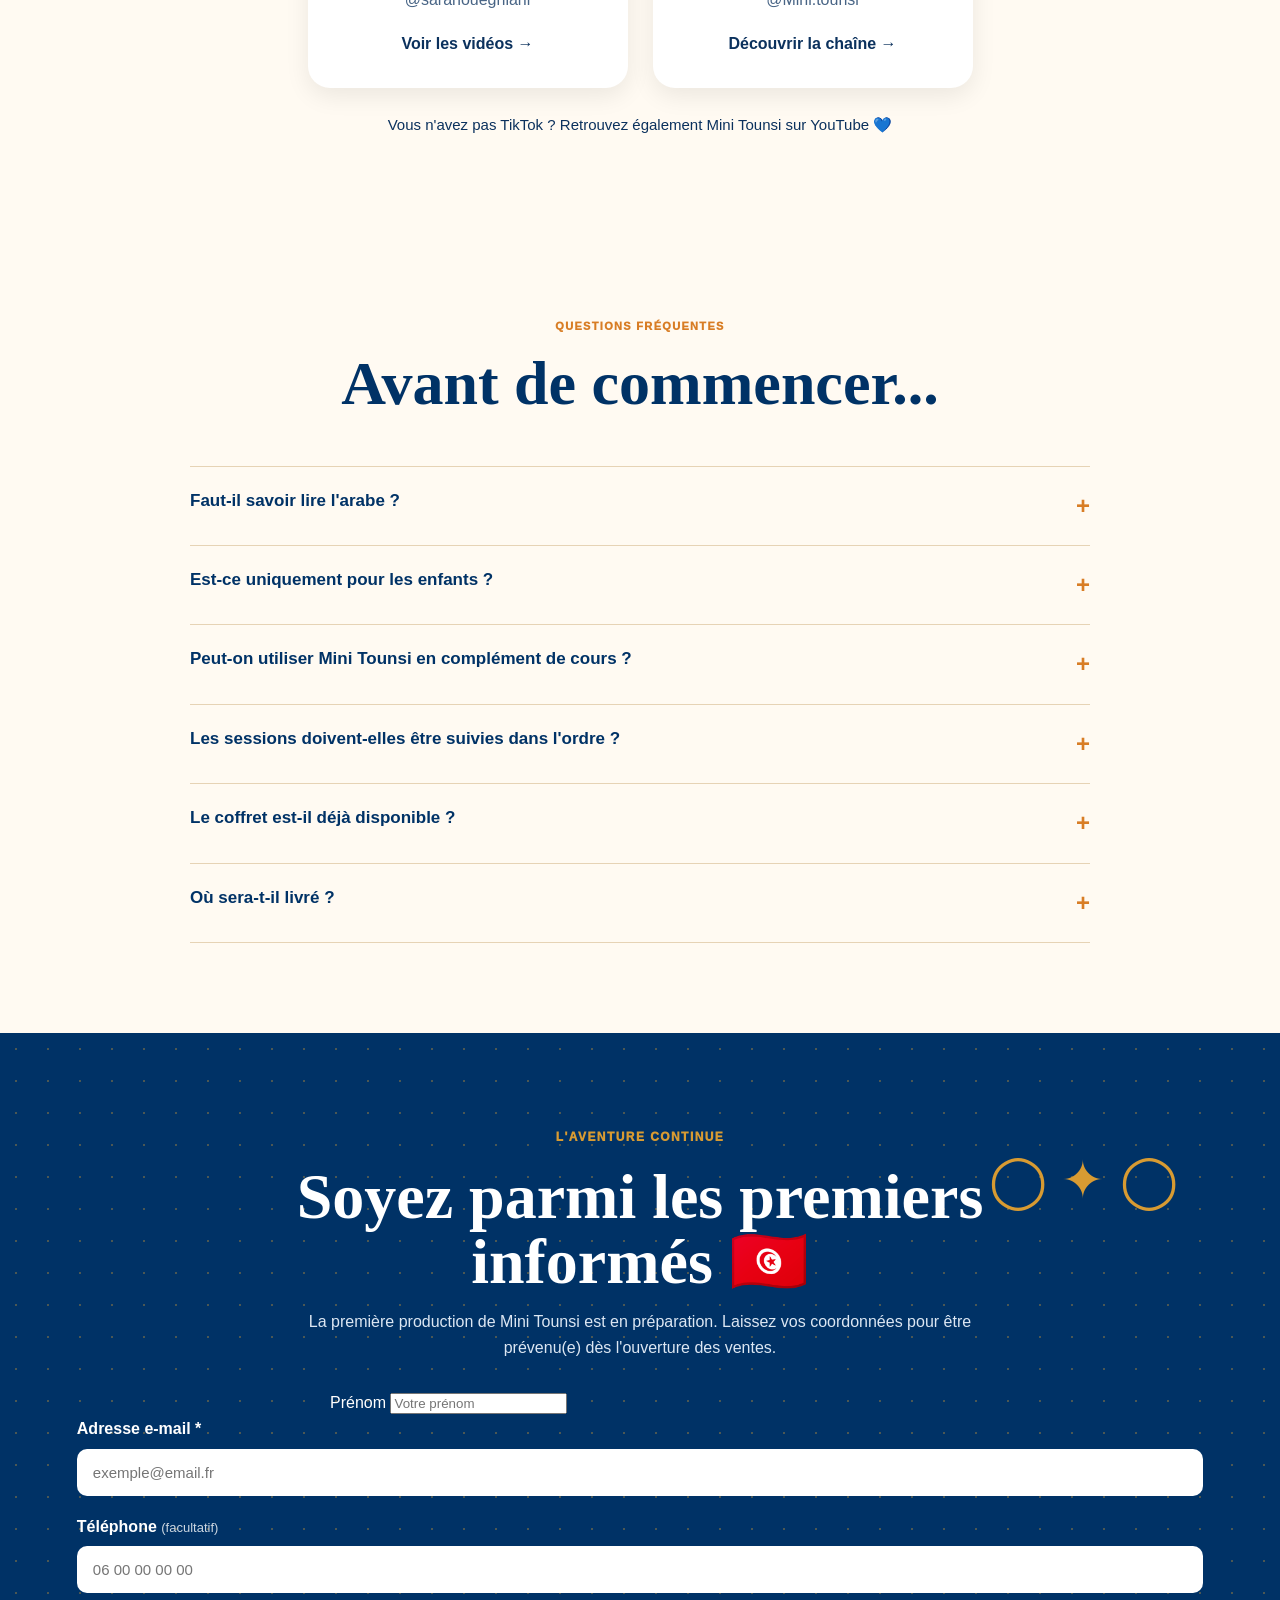
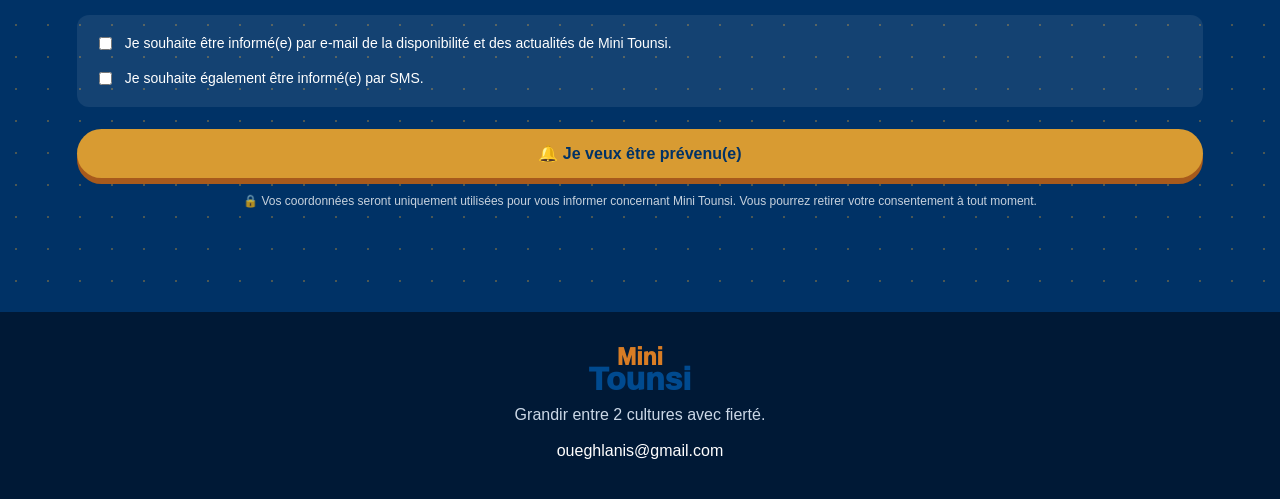
==== commit 5b4b575d: "Update index.html" ====
--- a/index.html
+++ b/index.html
@@ -180,7 +180,55 @@
         </article>
       </div>
     </section>
-
+<section class="section senses-section">
+
+  <div class="section-title">
+    <span>Une méthode multisensorielle</span>
+    <h2>Apprendre le tunisien avec 3 sens 👁️ 👂 ✋</h2>
+
+    <p>
+      Mini Tounsi ne se limite pas à lire et mémoriser des mots.
+      La méthode associe la vue, l'ouïe et le toucher pour rendre
+      l'apprentissage plus vivant, concret et ludique.
+    </p>
+  </div>
+
+  <div class="concept-grid">
+
+    <article>
+      <div class="round-icon">👁️</div>
+      <h3>La vue</h3>
+      <p>
+        Illustrations, couleurs, cartes et situations permettent
+        d'associer les mots à des images et à leur contexte.
+      </p>
+    </article>
+
+    <article>
+      <div class="round-icon orange">👂</div>
+      <h3>L'ouïe</h3>
+      <p>
+        Écouter la prononciation, les mots, les chansons et les dialogues
+        permet de se familiariser naturellement avec les sons du tunisien.
+      </p>
+    </article>
+
+    <article>
+      <div class="round-icon green">✋</div>
+      <h3>Le toucher</h3>
+      <p>
+        Manipuler les cartes, jouer, classer, associer et participer
+        aux activités permet d'apprendre en faisant.
+      </p>
+    </article>
+
+  </div>
+
+  <p style="text-align:center; margin-top:30px; font-size:1.2rem;">
+    <strong>Je vois. J'écoute. Je manipule. J'apprends le tunisien. 🇹🇳</strong>
+  </p>
+
+</section>
 <section id="cours-tunisien" class="section">
   <div class="section-title">
     <span>Apprendre gratuitement</span>
@@ -223,43 +271,87 @@
 </section>
 
     <section id="box" class="section box-section">
-      <div class="box-heading">
-        <span class="gold-line">✦</span>
-        <h2>Regardez ce qu'il y a dans la box</h2>
-        <span class="gold-line">✦</span>
-      </div>
-
-      <div class="premium-label">PACK PREMIUM <span>=</span> 2 JEUX COMPLETS - Prix prévu - 68€</div>
-      <div class="games-grid">
-        <article class="game-card">
-          <div class="game-badge">JEU 1 - Prix prévu - 42€</div>
-          <h3>Apprendre & pratiquer</h3>
-          <div class="game-photos">
-            <img src="assets/prototype_sessions.jpg" alt="Photo réelle du prototype des sessions Mini Tounsi">
-            <img src="assets/prototype_cahier.png" alt="Photo réelle du cahier d'activités Mini Tounsi">
-          </div>
-          <div class="game-details">
-            <p><strong>35 fiches pédagogiques / sessions</strong><br>Vocabulaire, histoires, chansons, dialogues, jeux et activités.</p>
-            <p><strong>1 cahier d'activités</strong><br>Coloriages, exercices, étiquettes, traditions, découpages et jeux.</p>
-          </div>
-        </article>
-
-        <div class="game-plus">+</div>
-
-        <article class="game-card">
-          <div class="game-badge red-badge">JEU 2 - Prix prévu - 28€</div>
-          <h3>Jouer & mémoriser</h3>
-          <div class="game-photos">
-            <img src="assets/prototype_cartes_mots.jpg" alt="Photo réelle du prototype des cartes mots Mini Tounsi">
-            <img src="assets/prototype_7_familles.jpg" alt="Photo réelle du prototype du jeu des 7 familles Mini Tounsi">
-          </div>
-          <div class="game-details">
-            <p><strong>250 cartes mots</strong><br>Pour apprendre, mémoriser et réutiliser le vocabulaire du quotidien.</p>
-            <p><strong>Le jeu des 7 familles — 42 cartes</strong><br>Des familles inspirées des régions et de la culture tunisienne.</p>
-          </div>
-        </article>
-      </div>
-    </section>
+
+  <div class="box-heading">
+    <span class="gold-line">✦</span>
+    <h2>Découvrez les 3 jeux Mini Tounsi</h2>
+    <span class="gold-line">✦</span>
+  </div>
+
+  <p style="text-align:center; max-width:800px; margin:0 auto 35px;">
+    Mini Tounsi se compose de trois jeux indépendants et complémentaires.
+    Chacun peut être utilisé séparément selon vos envies et votre façon d'apprendre.
+  </p>
+
+  <div class="games-grid">
+
+    <article class="game-card">
+      <div class="game-badge">JEU 1 — Prix prévu : 40 €</div>
+      <h3>📚 Apprendre & pratiquer</h3>
+
+      <div class="game-photos">
+        <img src="assets/prototype_sessions.jpg"
+             alt="Sessions pédagogiques Mini Tounsi">
+        <img src="assets/prototype_cahier.png"
+             alt="Cahier d'activités Mini Tounsi">
+      </div>
+
+      <div class="game-details">
+        <p>
+          <strong>35 fiches pédagogiques / sessions</strong><br>
+          Vocabulaire, histoires, chansons, dialogues, jeux et activités
+          pour apprendre le tunisien de manière ludique.
+        </p>
+
+        <p>
+          <strong>1 cahier d'activités</strong><br>
+          Coloriages, exercices, étiquettes, traditions,
+          découpages et jeux.
+        </p>
+      </div>
+    </article>
+
+
+    <article class="game-card">
+      <div class="game-badge red-badge">JEU 2 — Prix prévu : 10 €</div>
+      <h3>👨‍👩‍👧‍👦 Le jeu des 7 familles</h3>
+
+      <div class="game-photos">
+        <img src="assets/prototype_7_familles.jpg"
+             alt="Jeu des 7 familles Mini Tounsi">
+      </div>
+
+      <div class="game-details">
+        <p>
+          <strong>42 cartes — 7 familles</strong><br>
+          Un jeu inspiré des régions, des familles et de la culture tunisienne
+          pour apprendre tout en jouant.
+        </p>
+      </div>
+    </article>
+
+
+    <article class="game-card">
+      <div class="game-badge">JEU 3 — Prix prévu : 30 €</div>
+      <h3>🃏 Le jeu de vocabulaire</h3>
+
+      <div class="game-photos">
+        <img src="assets/prototype_cartes_mots.jpg"
+             alt="Cartes de vocabulaire Mini Tounsi">
+      </div>
+
+      <div class="game-details">
+        <p>
+          <strong>250 cartes de vocabulaire illustrées</strong><br>
+          Pour découvrir, mémoriser et réutiliser naturellement
+          les mots du quotidien en tunisien.
+        </p>
+      </div>
+    </article>
+
+  </div>
+
+</section>
 
     <section class="section rhythm">
       <div class="rhythm-image">
@@ -464,7 +556,7 @@
         </p>
         <p>
           Nous choisissons alors de revoir le design et le format pour rendre Mini Tounsi plus accessible :
-          le contenu est divisé en deux jeux, la boîte devient plus petite et plus légère,
+          le contenu est divisé en trois jeux, la boîte devient plus petite et plus légère,
           tout en conservant l'esprit pédagogique du projet.
         </p>
       </div>
@@ -488,6 +580,7 @@
       Le projet entre désormais dans une nouvelle phase :
       finalisation du design, validation du premier produit avant fabrication en serie.
     </p>
+    
   </div>
 </article>
     
@@ -497,39 +590,31 @@
 
   <span>📍 Où en est Mini Tounsi aujourd'hui ?</span>
 
-  <h3>Août 2026 — Fabricant et designer choisis ✅</h3>
+  <h3>Septembre 2026 — L'entreprise Mini Tounsi est lancée 🚀</h3>
 
   <p>
-    Après plusieurs mois de recherches, d'échanges et de devis,
-    <strong>le fabricant et le designer de Mini Tounsi sont désormais choisis.</strong>
-    C'est une étape majeure du projet.
+    La campagne Ulule est désormais terminée sans avoir atteint
+    son objectif de financement.
+    <strong>Mais Mini Tounsi continue.</strong>
   </p>
 
   <p>
-    Les premiers devis définitifs ont toutefois montré que le coffret imaginé
-    au départ ne pouvait pas être fabriqué au prix estimé lors de la campagne Ulule.
-    Nous avons donc entièrement retravaillé le format afin de réduire les coûts :
-    boîte plus petite et plus légère, moins de supports différents et organisation
-    du contenu en deux jeux complémentaires.
+    Je décide de poursuivre l'aventure en créant officiellement
+    mon entreprise et en prenant personnellement le risque financier
+    nécessaire pour faire avancer le projet.
   </p>
 
   <p>
-    <strong>Mini Tounsi sera donc proposé en deux jeux :</strong>
-  </p>
-
-
-  <p>
-    La campagne Ulule arrive à son terme sans avoir atteint son objectif de financement.
-    Mais <strong>Mini Tounsi continue.</strong>
-    La première fabrication sera financée autrement afin que le projet puisse voir le jour.
+    Je fais le choix de <strong>contracter un crédit</strong>
+    afin de financer le travail du designer et d'avancer
+    les frais nécessaires au lancement de la fabrication.
   </p>
 
   <p>
     <strong>Prochaine étape :</strong>
-    finaliser les fichiers avec le designer, valider la fabrication
-    et lancer la première série.
-  </p>
-
+    finaliser le design, valider les prototypes puis lancer
+    la première fabrication Mini Tounsi. 🇹🇳
+  </p>
 
 </div>
 
@@ -615,7 +700,7 @@
         <div>Non. Les sessions sont non progressives : on peut commencer par le thème de son choix.</div>
 
         <button>Le coffret est-il déjà disponible ? <b>+</b></button>
-        <div>Pas encore. Mini Tounsi est actuellement en cours de fabrication. Le prix public pour les 2 jeux est de 68 €.</div>
+        <div>Pas encore. Mini Tounsi est actuellement en cours de fabrication. Le prix public est de 68 €.</div>
 
         <button>Où sera-t-il livré ? <b>+</b></button>
         <div>La livraison est prévue en Europe et en Tunisie. Les frais et modalités seront précisés à l'ouverture des commandes.</div>
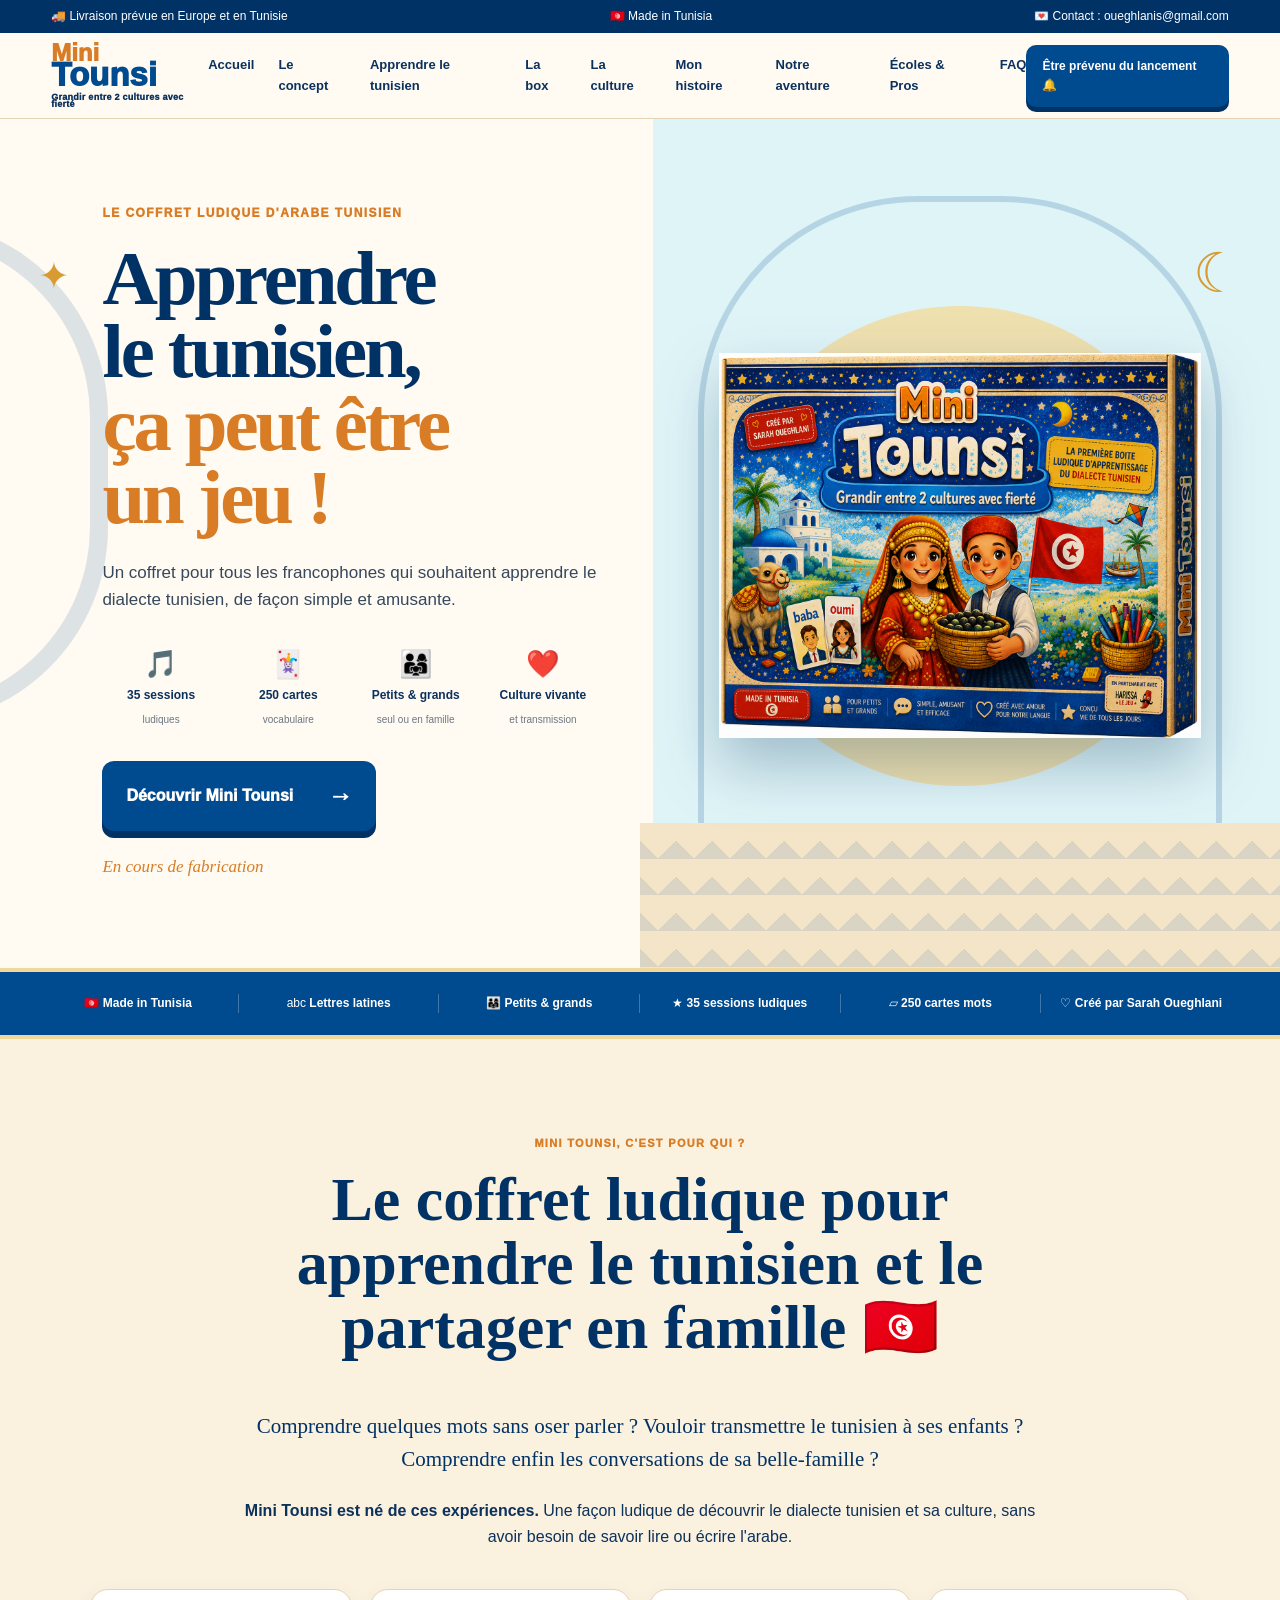
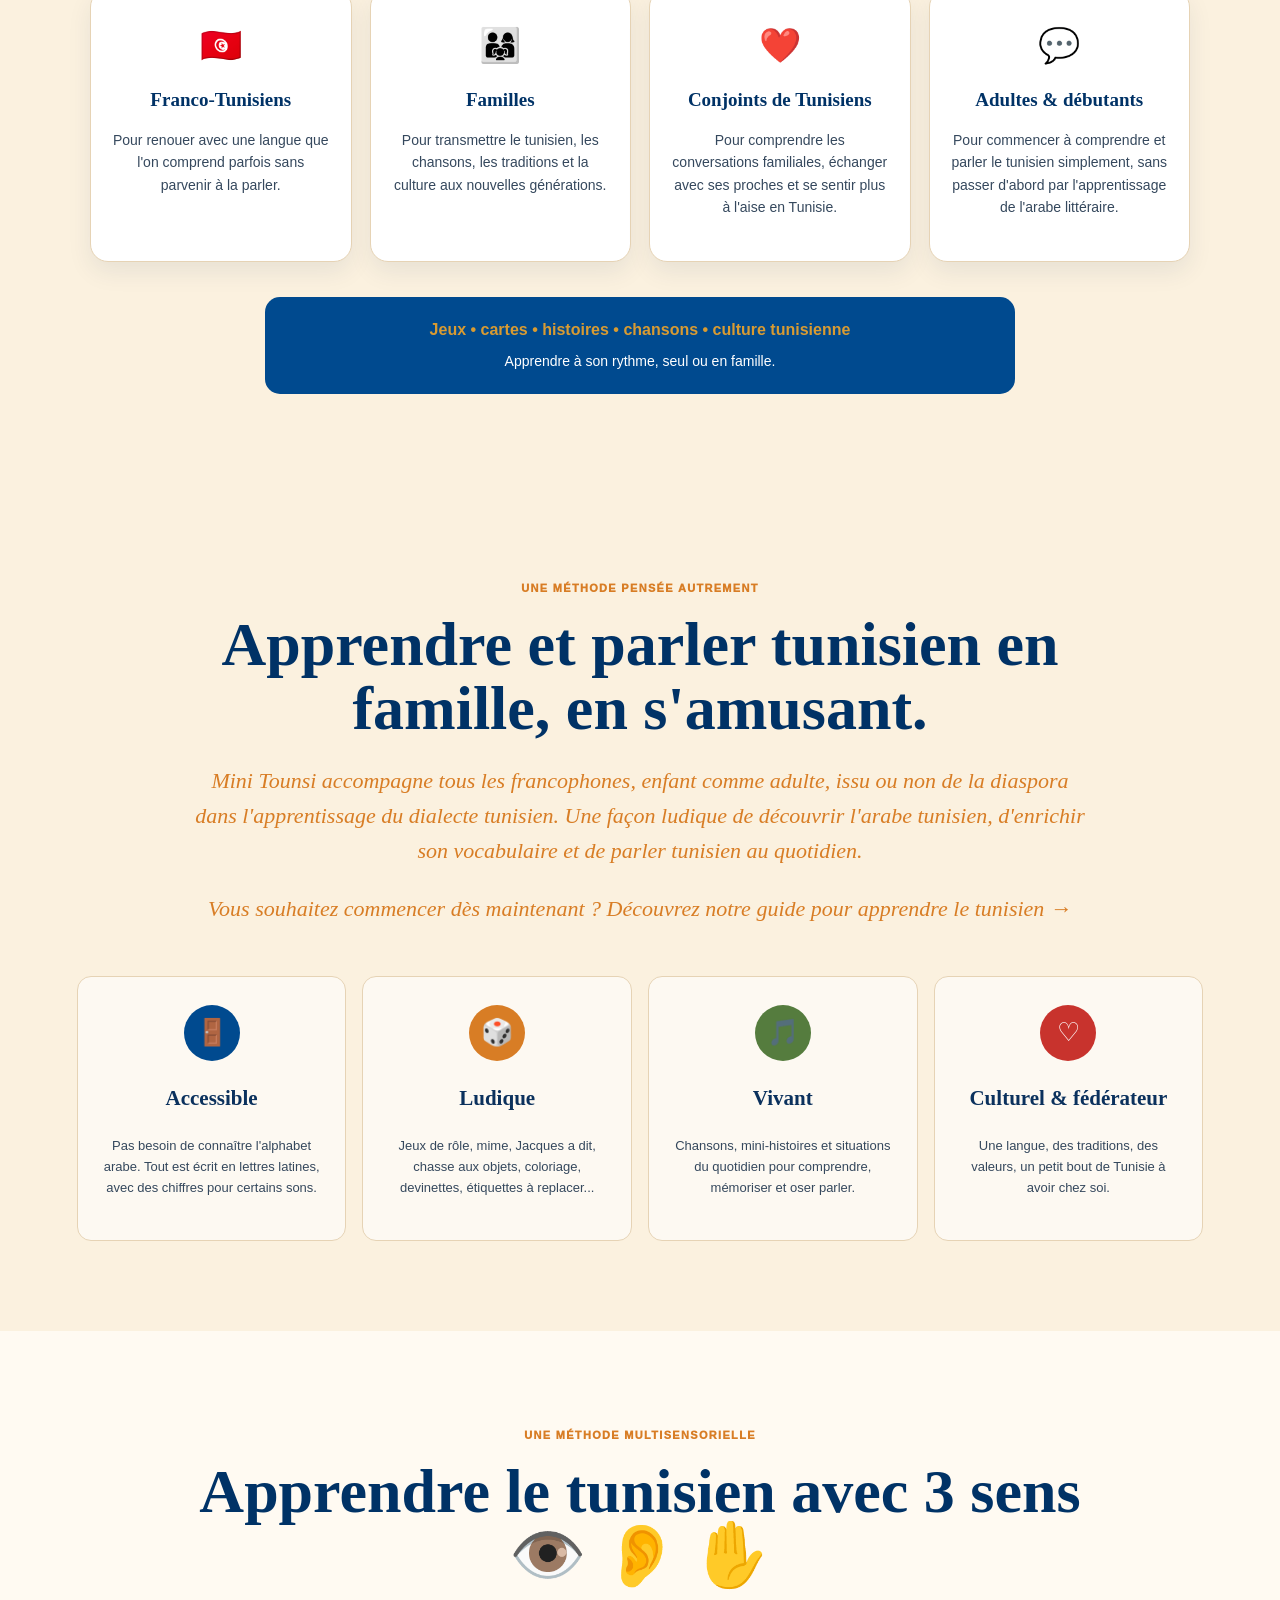
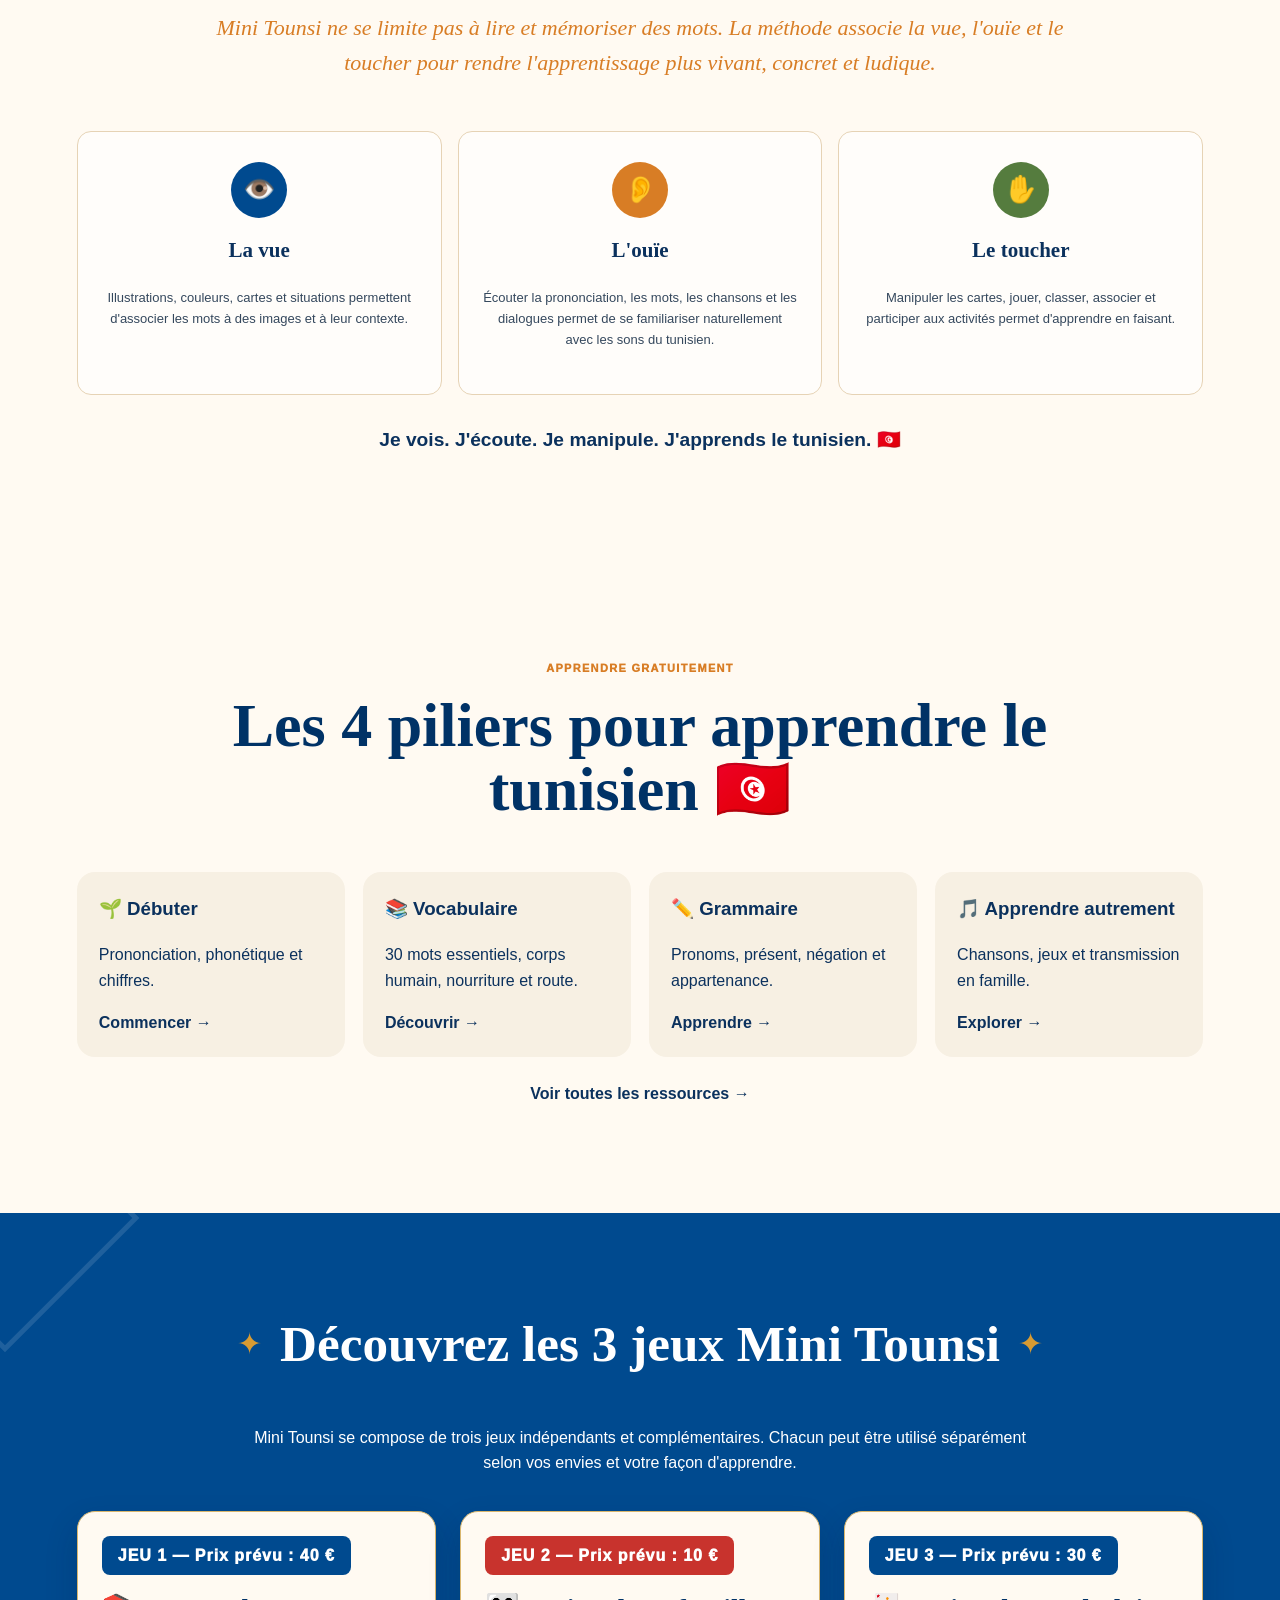
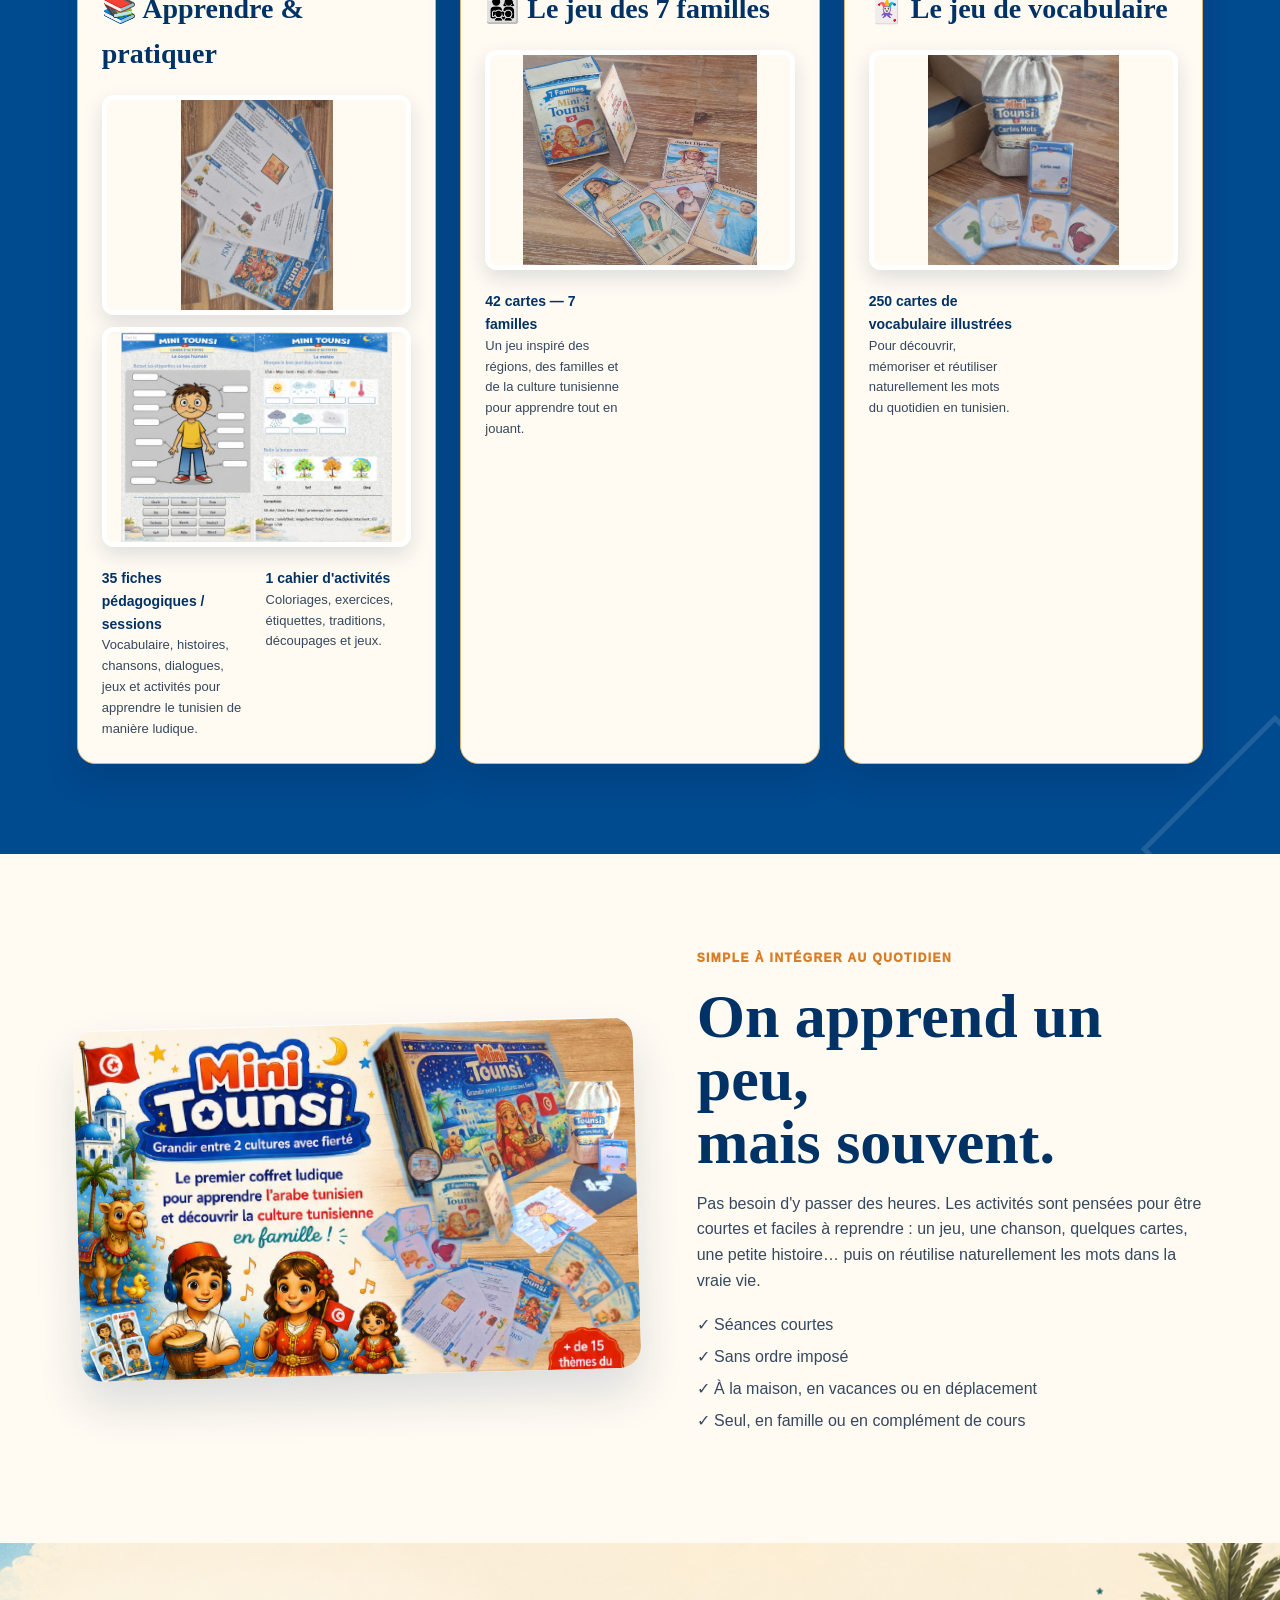
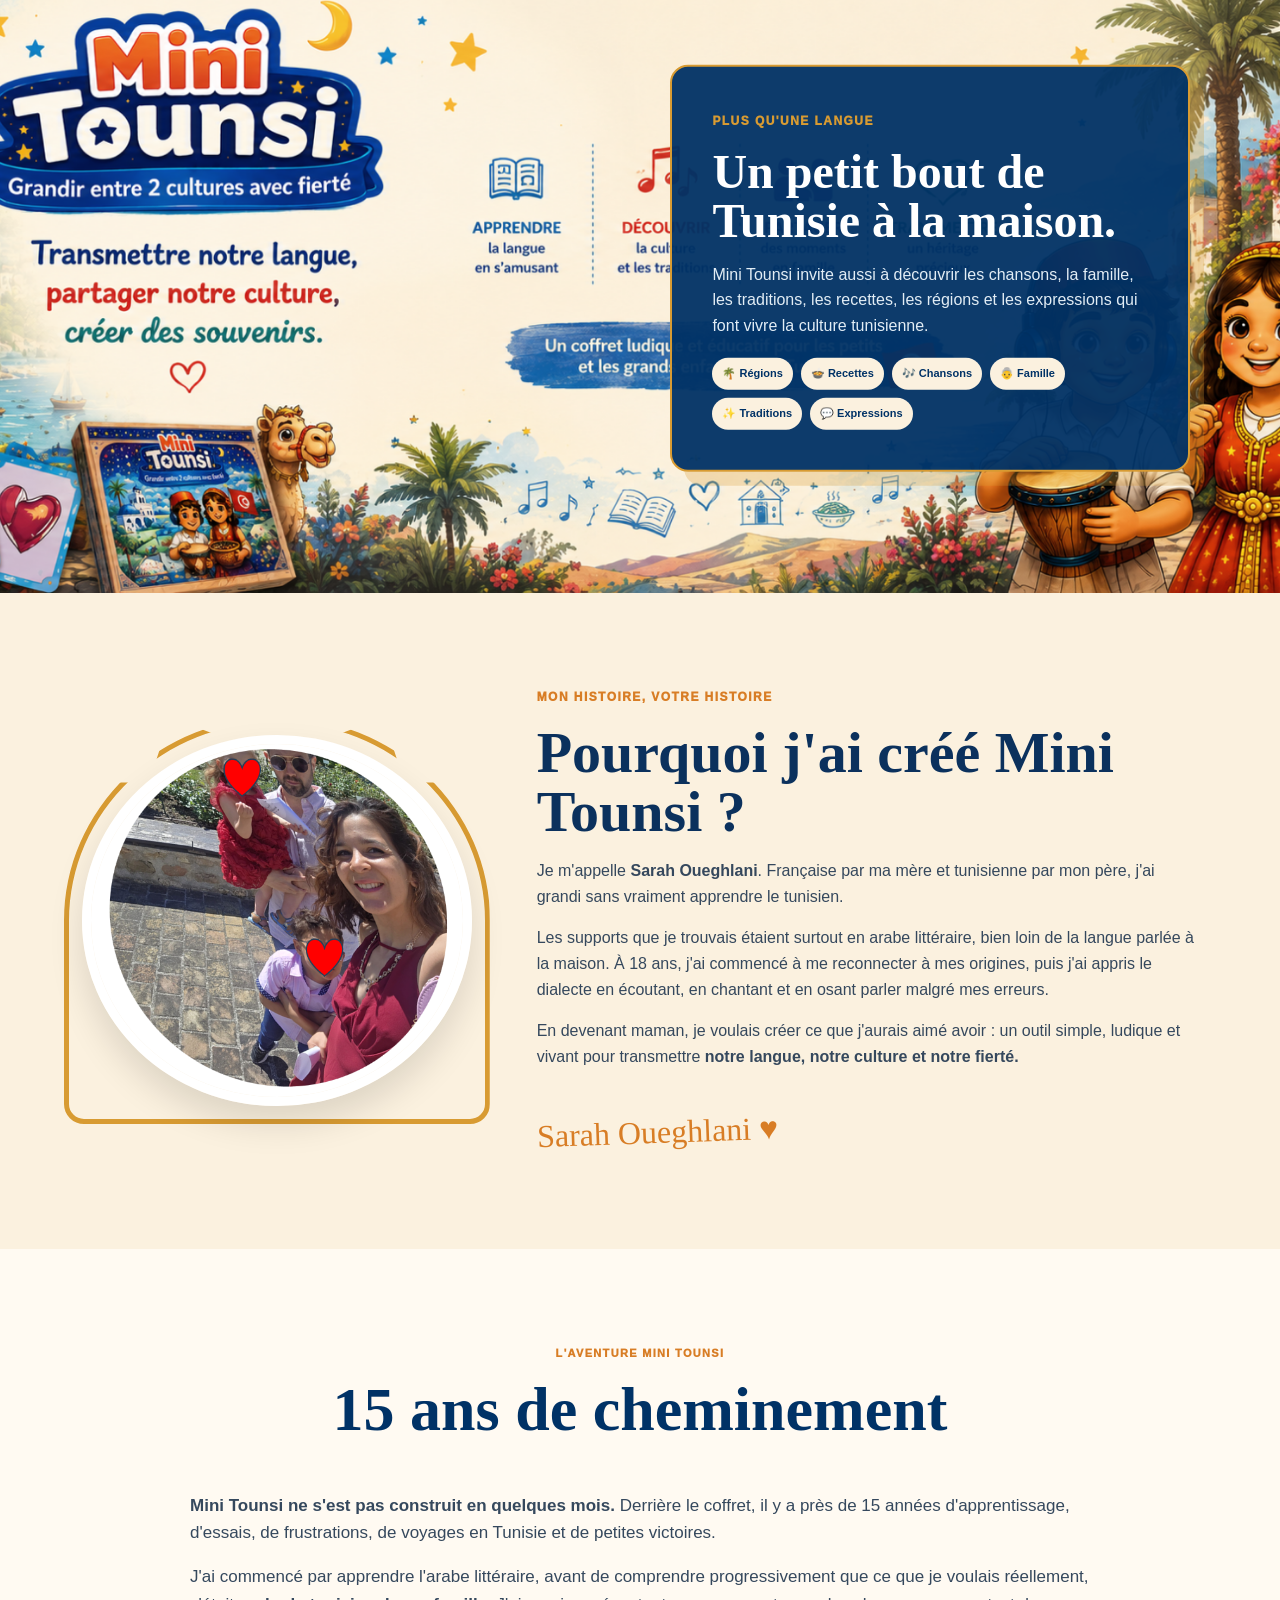
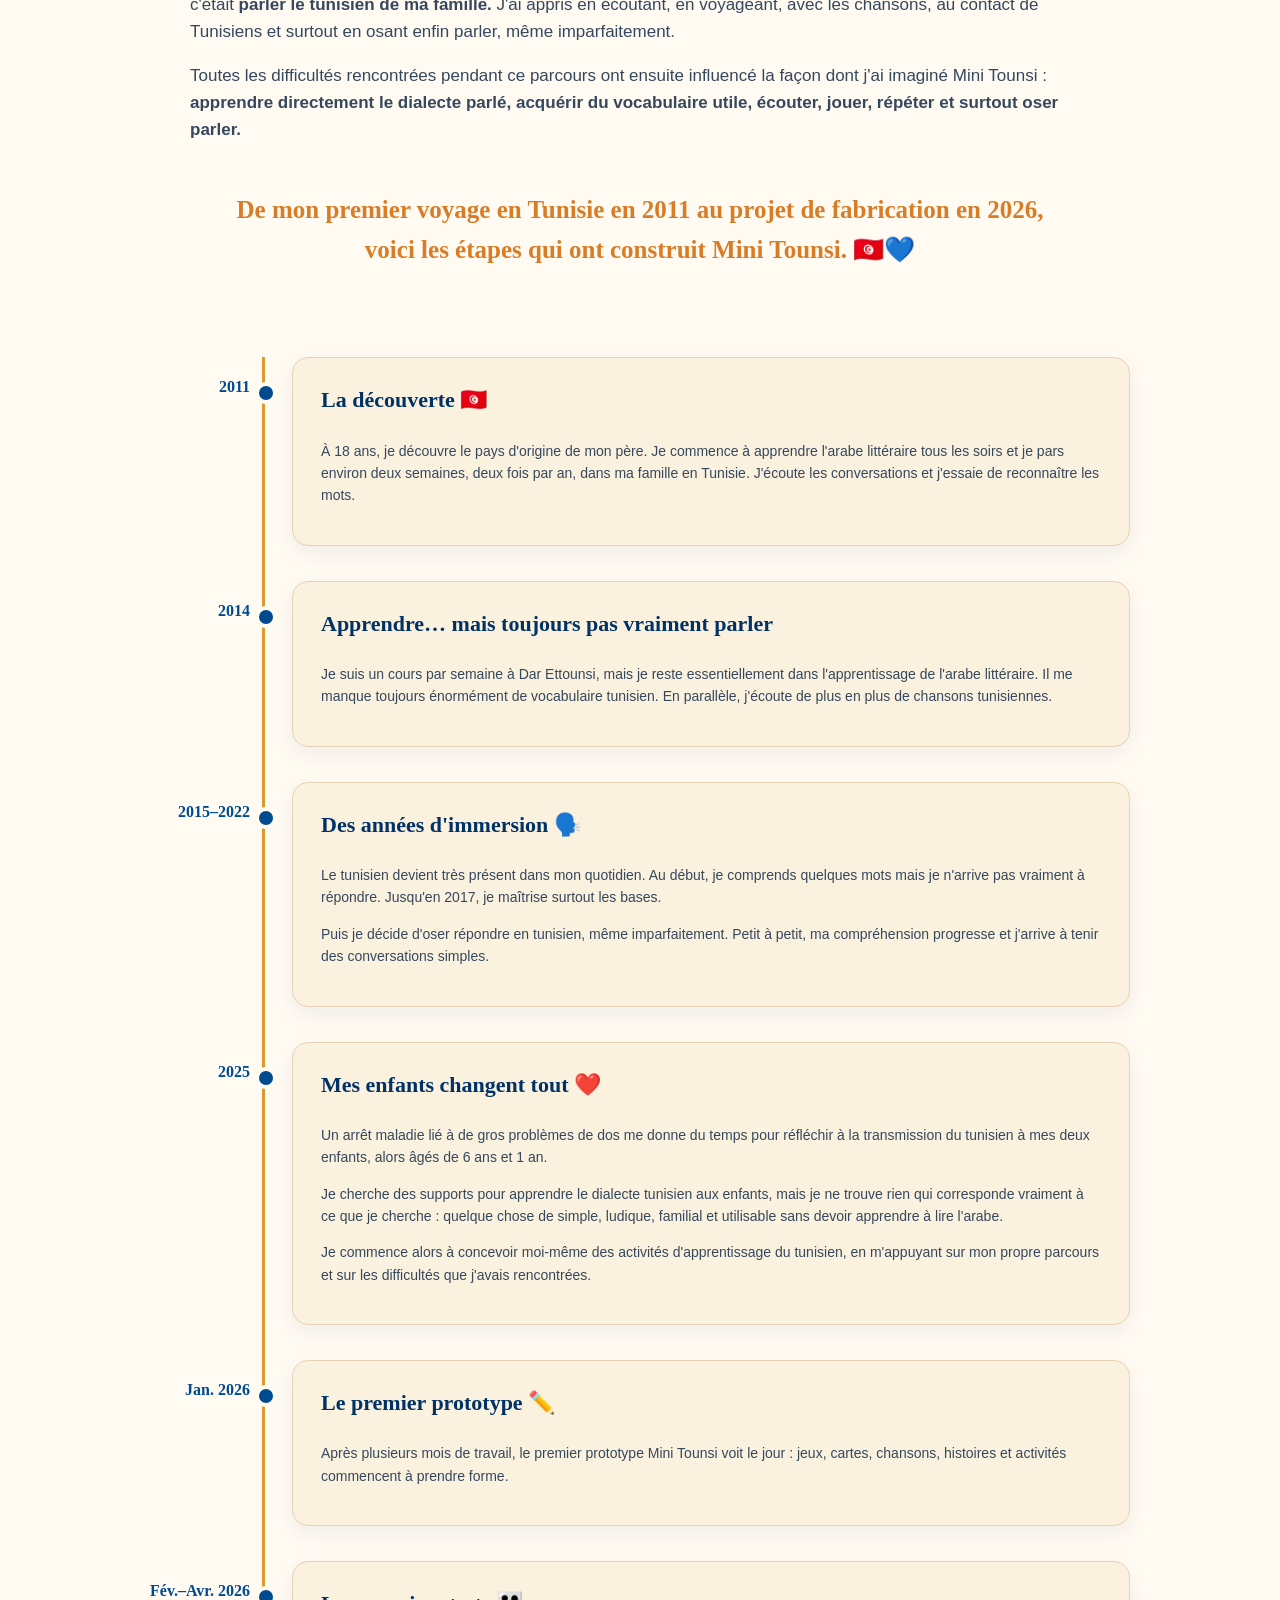
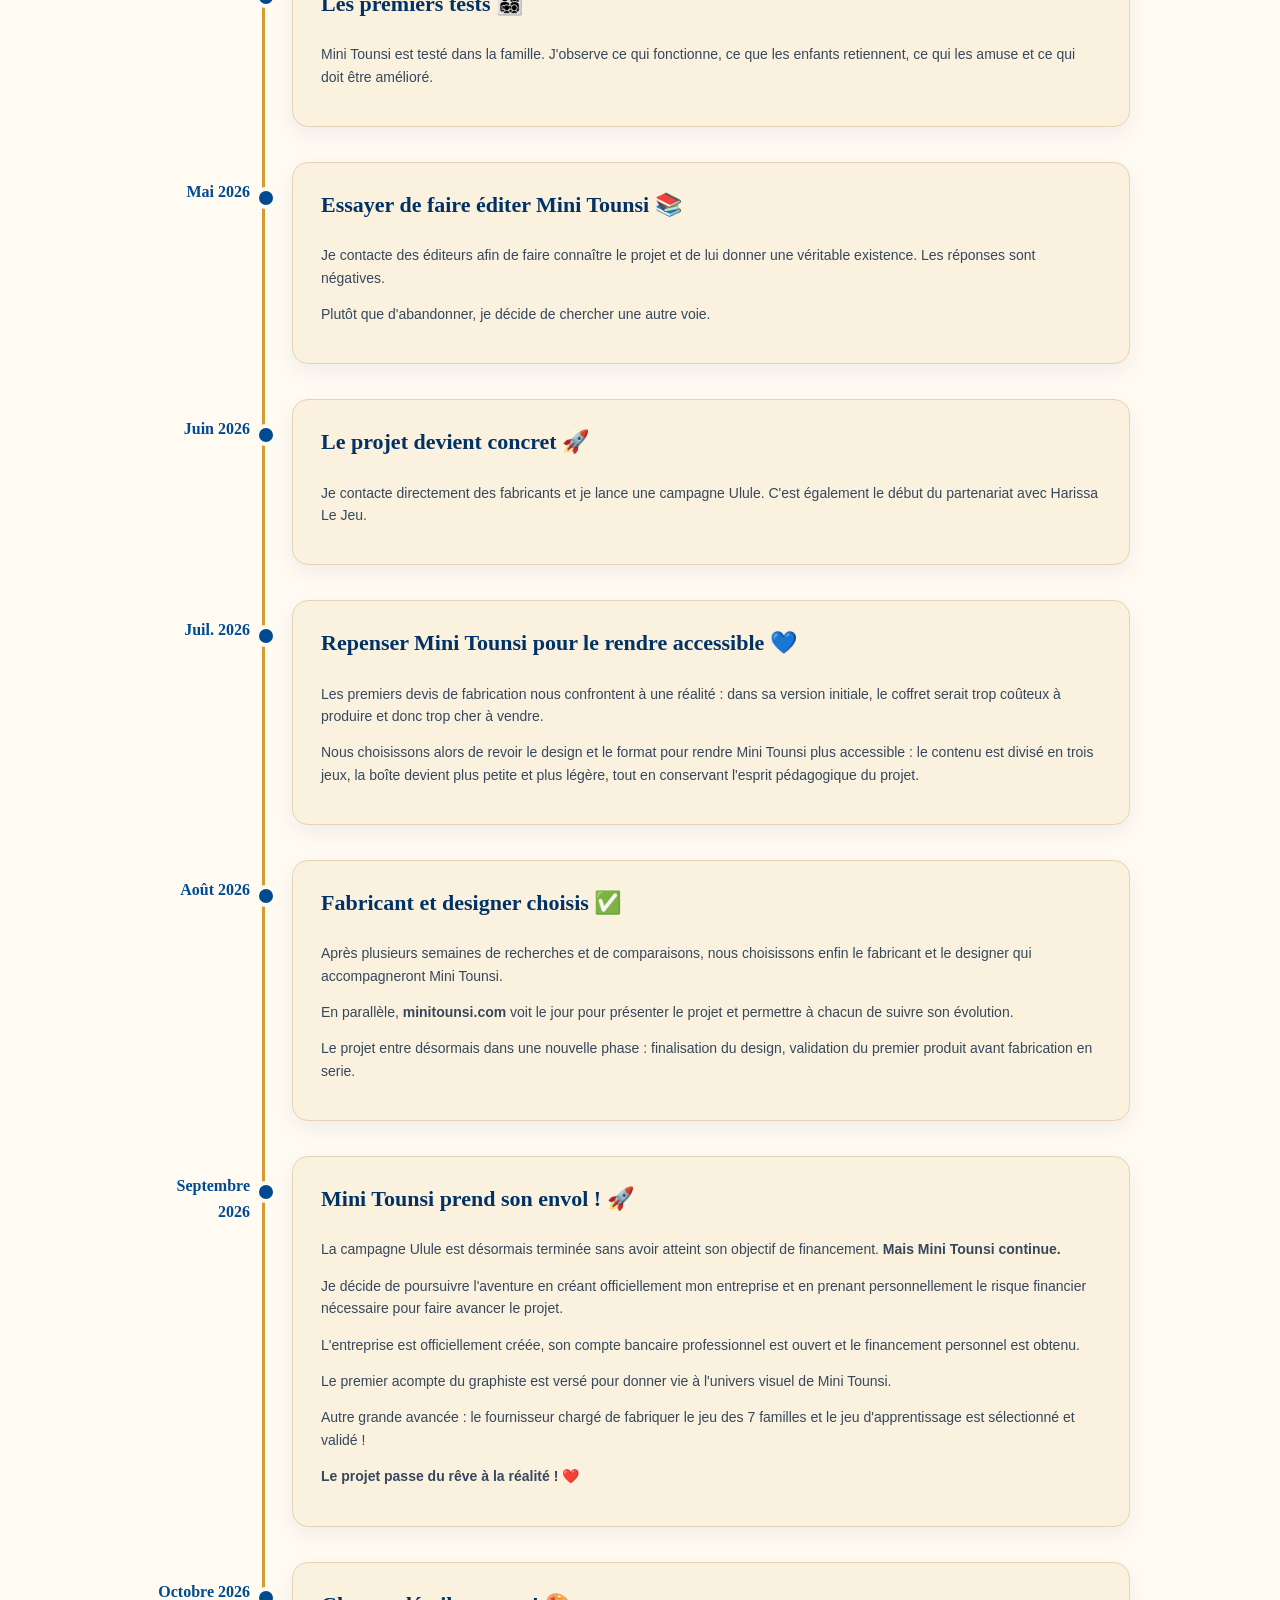
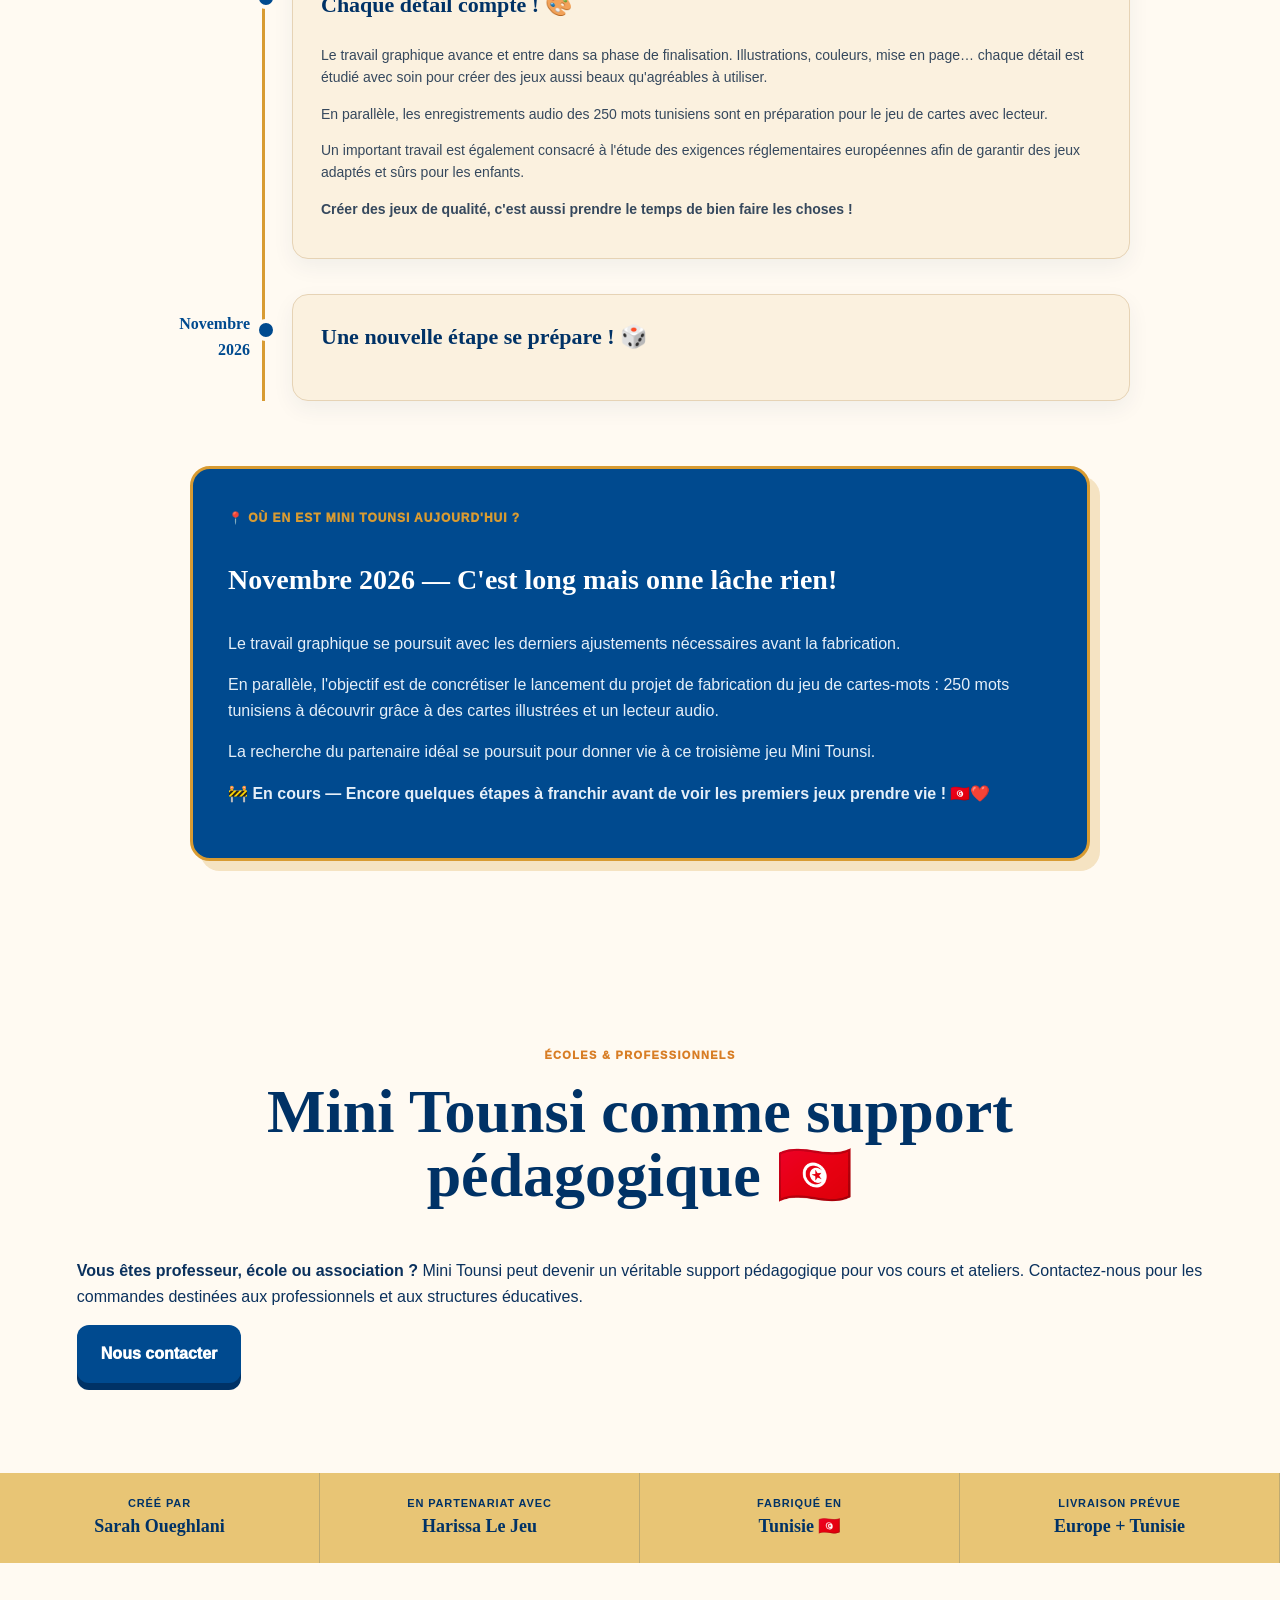
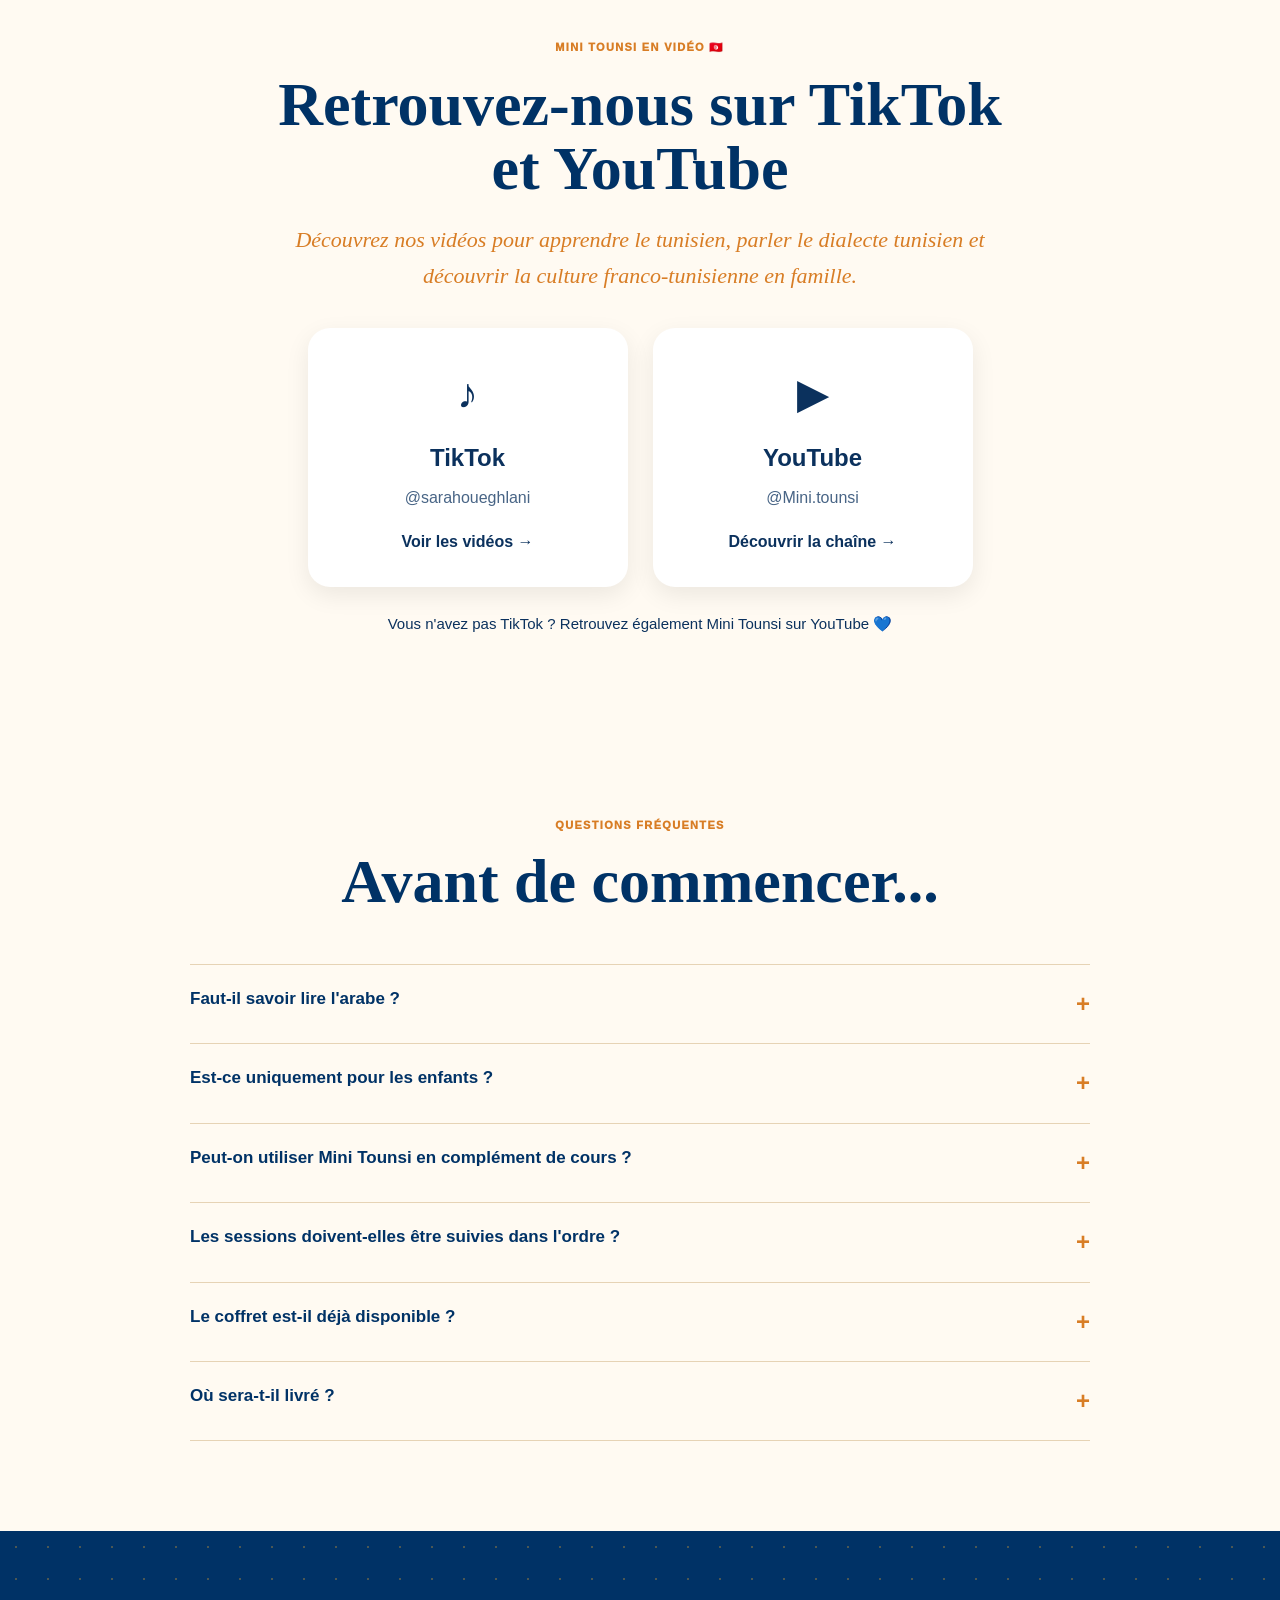
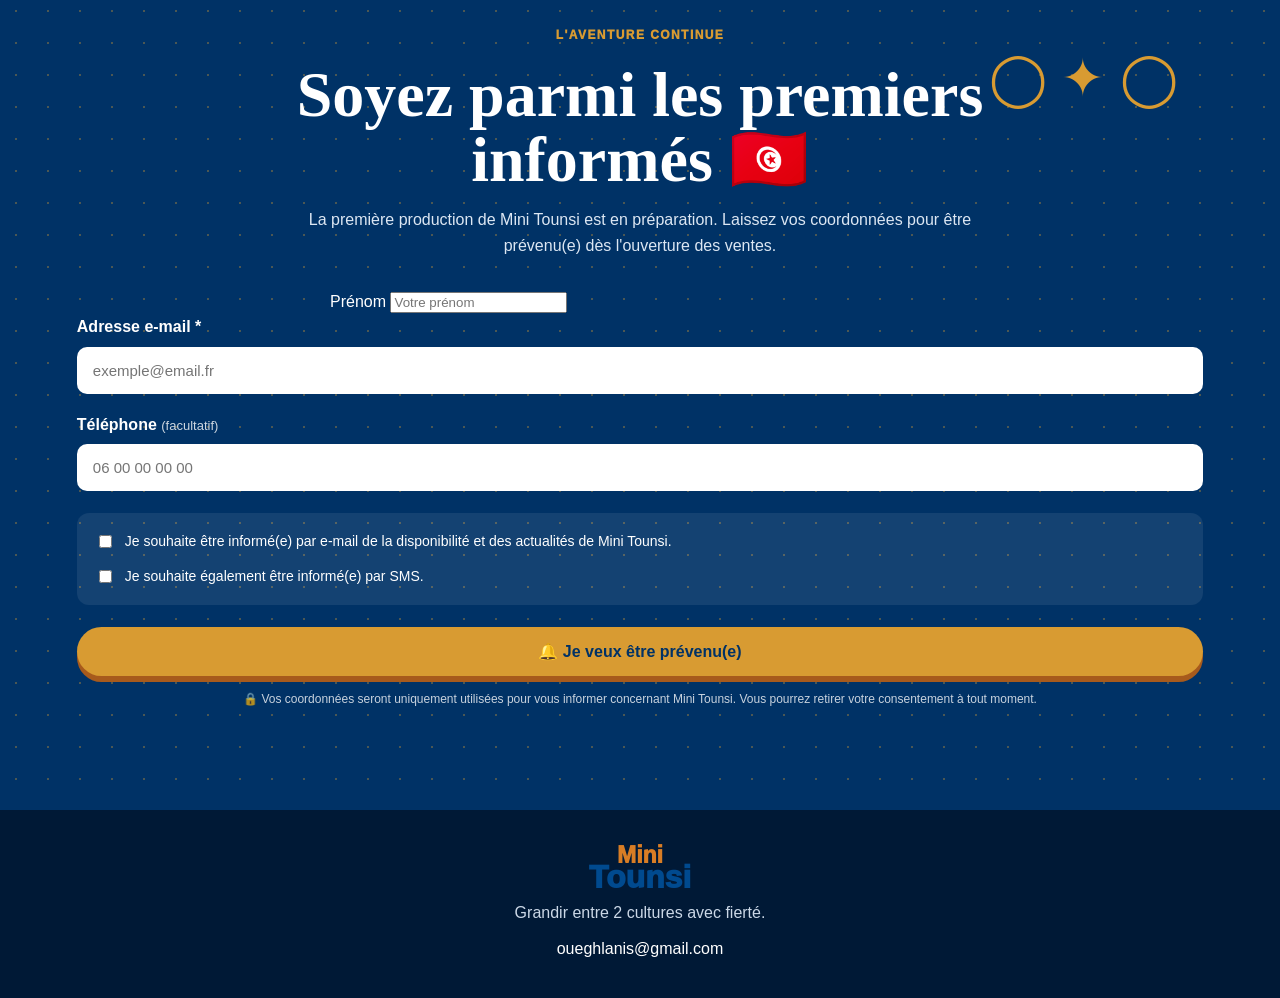
==== commit 027e1e4c: "Update index.html" ====
--- a/index.html
+++ b/index.html
@@ -562,7 +562,7 @@
       </div>
     </article>
     
-<article class="timeline-item">
+    <article class="timeline-item">
   <div class="timeline-year">Août 2026</div>
 
   <div class="timeline-content">
@@ -584,15 +584,12 @@
   </div>
 </article>
     
-
-  </div>
-<div class="project-status">
-
-  <span>📍 Où en est Mini Tounsi aujourd'hui ?</span>
-
-  <h3>Septembre 2026 — L'entreprise Mini Tounsi est lancée 🚀</h3>
-
-  <p>
+<article class="timeline-item">
+  <div class="timeline-year">Septembre 2026</div>
+  <div class="timeline-content">
+    <h3>Mini Tounsi prend son envol ! 🚀</h3>
+
+   <p>
     La campagne Ulule est désormais terminée sans avoir atteint
     son objectif de financement.
     <strong>Mais Mini Tounsi continue.</strong>
@@ -603,19 +600,102 @@
     mon entreprise et en prenant personnellement le risque financier
     nécessaire pour faire avancer le projet.
   </p>
+    <p>
+      L'entreprise est officiellement créée,
+      son compte bancaire professionnel est ouvert
+      et le financement personnel est obtenu.
+    </p>
+
+    <p>
+      Le premier acompte du graphiste est versé
+      pour donner vie à l'univers visuel de Mini Tounsi.
+    </p>
+
+    <p>
+      Autre grande avancée : le fournisseur chargé
+      de fabriquer le jeu des 7 familles et le jeu
+      d'apprentissage est sélectionné et validé !
+    </p>
+
+    <p><strong>
+      Le projet passe du rêve à la réalité ! ❤️
+    </strong></p>
+  </div>
+</article>
+
+
+<article class="timeline-item">
+  <div class="timeline-year">Octobre 2026</div>
+  <div class="timeline-content">
+    <h3>Chaque détail compte ! 🎨</h3>
+
+    <p>
+      Le travail graphique avance et entre dans sa phase
+      de finalisation. Illustrations, couleurs, mise en page…
+      chaque détail est étudié avec soin pour créer
+      des jeux aussi beaux qu'agréables à utiliser.
+    </p>
+
+    <p>
+      En parallèle, les enregistrements audio des
+      250 mots tunisiens sont en préparation
+      pour le jeu de cartes avec lecteur.
+    </p>
+
+    <p>
+      Un important travail est également consacré
+      à l'étude des exigences réglementaires européennes
+      afin de garantir des jeux adaptés et sûrs
+      pour les enfants.
+    </p>
+
+    <p><strong>
+      Créer des jeux de qualité, c'est aussi prendre
+      le temps de bien faire les choses !
+    </strong></p>
+  </div>
+</article>
+
+
+<article class="timeline-item">
+  <div class="timeline-year">Novembre 2026</div>
+  <div class="timeline-content">
+    <h3>Une nouvelle étape se prépare ! 🎲</h3>
+
+   
+</article> 
+
+
+  </div>
+<div class="project-status">
+
+  <span>📍 Où en est Mini Tounsi aujourd'hui ?</span>
+
+  <h3>Novembre 2026 — C'est long mais onne lâche rien!</h3>
 
   <p>
-    Je fais le choix de <strong>contracter un crédit</strong>
-    afin de financer le travail du designer et d'avancer
-    les frais nécessaires au lancement de la fabrication.
-  </p>
-
-  <p>
-    <strong>Prochaine étape :</strong>
-    finaliser le design, valider les prototypes puis lancer
-    la première fabrication Mini Tounsi. 🇹🇳
-  </p>
-
+      Le travail graphique se poursuit avec
+      les derniers ajustements nécessaires
+      avant la fabrication.
+    </p>
+
+    <p>
+      En parallèle, l'objectif est de concrétiser
+      le lancement du projet de fabrication
+      du jeu de cartes-mots : 250 mots tunisiens
+      à découvrir grâce à des cartes illustrées
+      et un lecteur audio.
+    </p>
+
+    <p>
+      La recherche du partenaire idéal se poursuit
+      pour donner vie à ce troisième jeu Mini Tounsi.
+    </p>
+
+    <p><strong>
+      🚧 En cours — Encore quelques étapes à franchir
+      avant de voir les premiers jeux prendre vie ! 🇹🇳❤️
+    </strong></p>
 </div>
 
 
--- a/styles.css
+++ b/styles.css
@@ -630,3 +630,92 @@
 .learning-pillars a {
   font-weight: 700;
 }
+/* =========================================
+   MINI TOUNSI - 3 JEUX
+   ========================================= */
+
+.games-grid {
+  display: grid;
+  grid-template-columns: repeat(3, 1fr);
+  gap: 24px;
+  align-items: stretch;
+}
+
+.game-card {
+  height: 100%;
+}
+
+.game-card .game-photos {
+  display: flex;
+  justify-content: center;
+  align-items: center;
+  gap: 12px;
+  flex-wrap: wrap;
+}
+
+.game-card .game-photos img {
+  max-width: 100%;
+  height: 220px;
+  object-fit: contain;
+}
+
+
+/* =========================================
+   APPRENDRE AVEC 3 SENS
+   ========================================= */
+
+.senses-section {
+  text-align: center;
+}
+
+.senses-section .concept-grid {
+  margin-top: 40px;
+  grid-template-columns: repeat(3, 1fr);
+}
+
+.senses-section article {
+  padding: 30px 24px;
+}
+
+.senses-section article h3 {
+  margin-top: 15px;
+}
+
+
+/* =========================================
+   TABLETTE
+   ========================================= */
+
+@media (max-width: 1000px) {
+
+  .games-grid {
+    grid-template-columns: 1fr;
+  }
+
+  .senses-section .concept-grid {
+    grid-template-columns: 1fr;
+  }
+
+}
+
+
+/* =========================================
+   MOBILE
+   ========================================= */
+
+@media (max-width: 600px) {
+
+  .games-grid {
+    gap: 18px;
+  }
+
+  .game-card .game-photos img {
+    height: auto;
+    max-height: 200px;
+  }
+
+  .senses-section article {
+    padding: 24px 18px;
+  }
+
+}
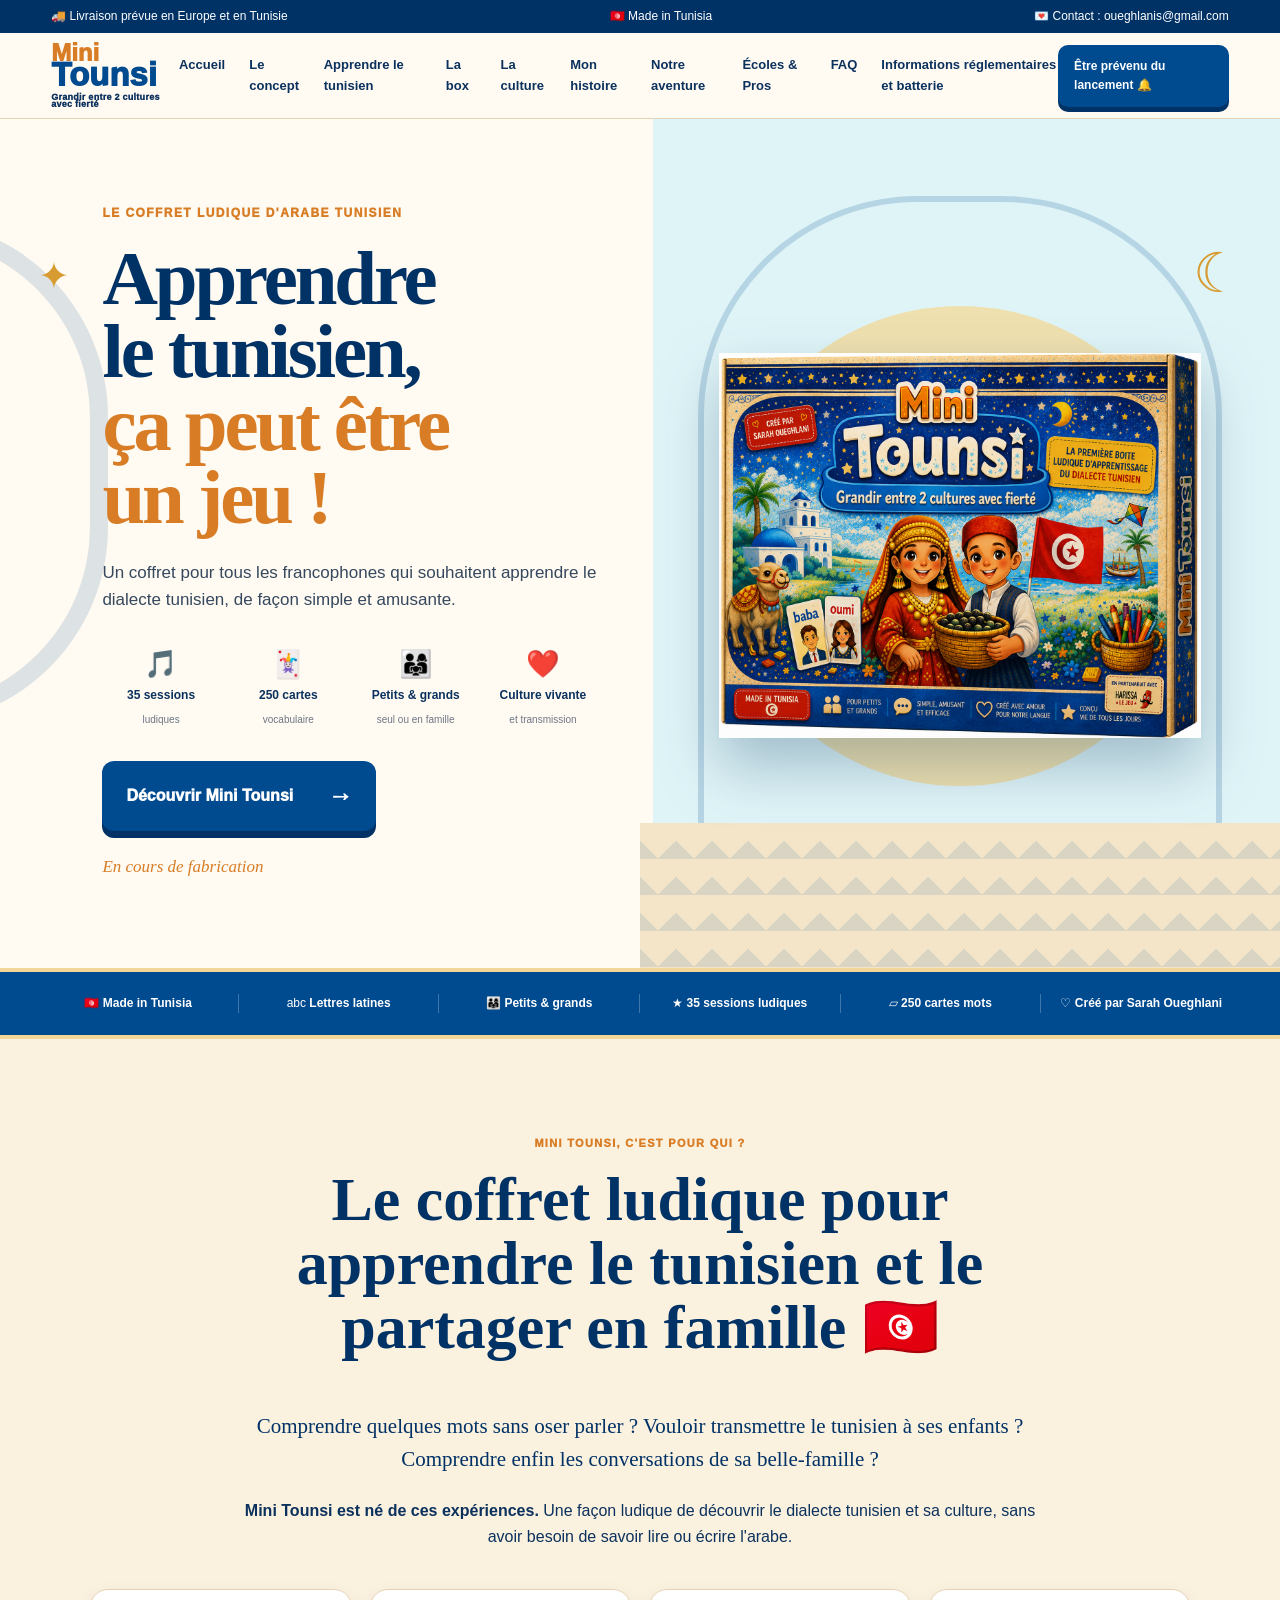
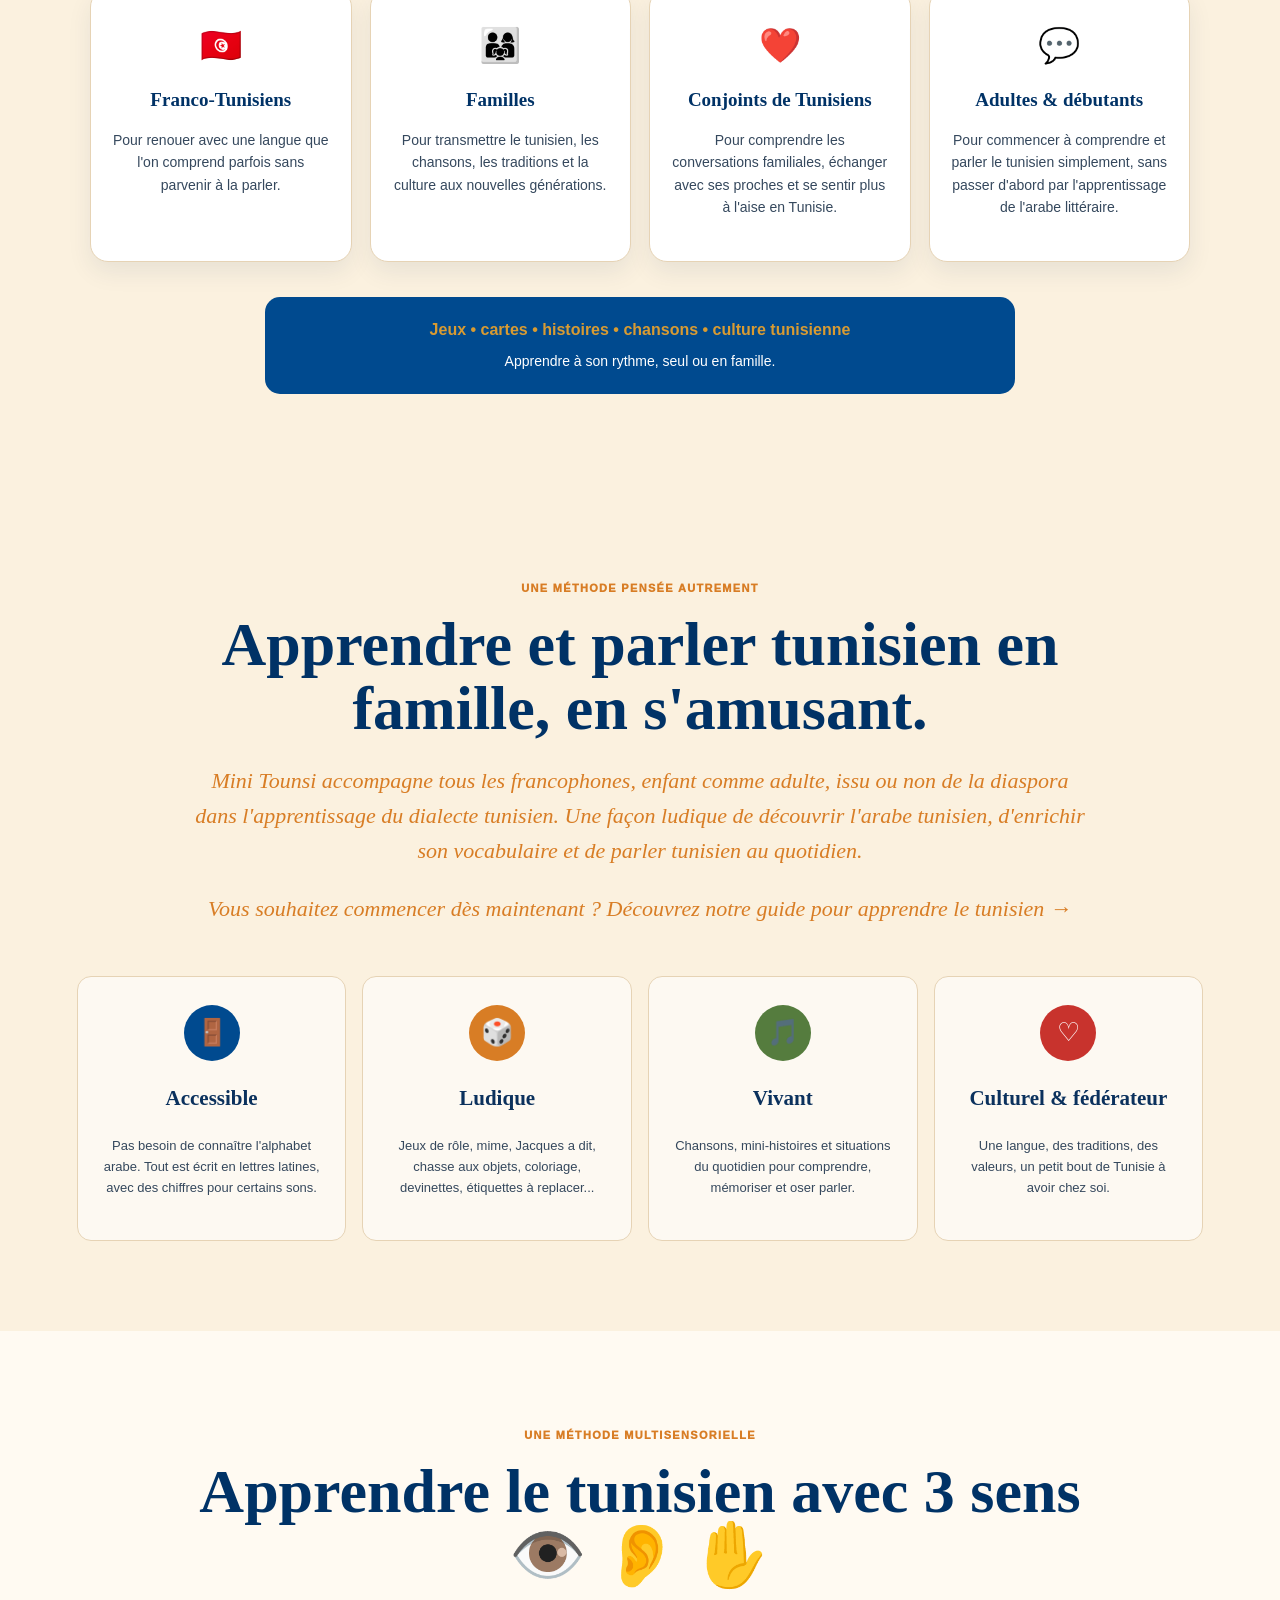
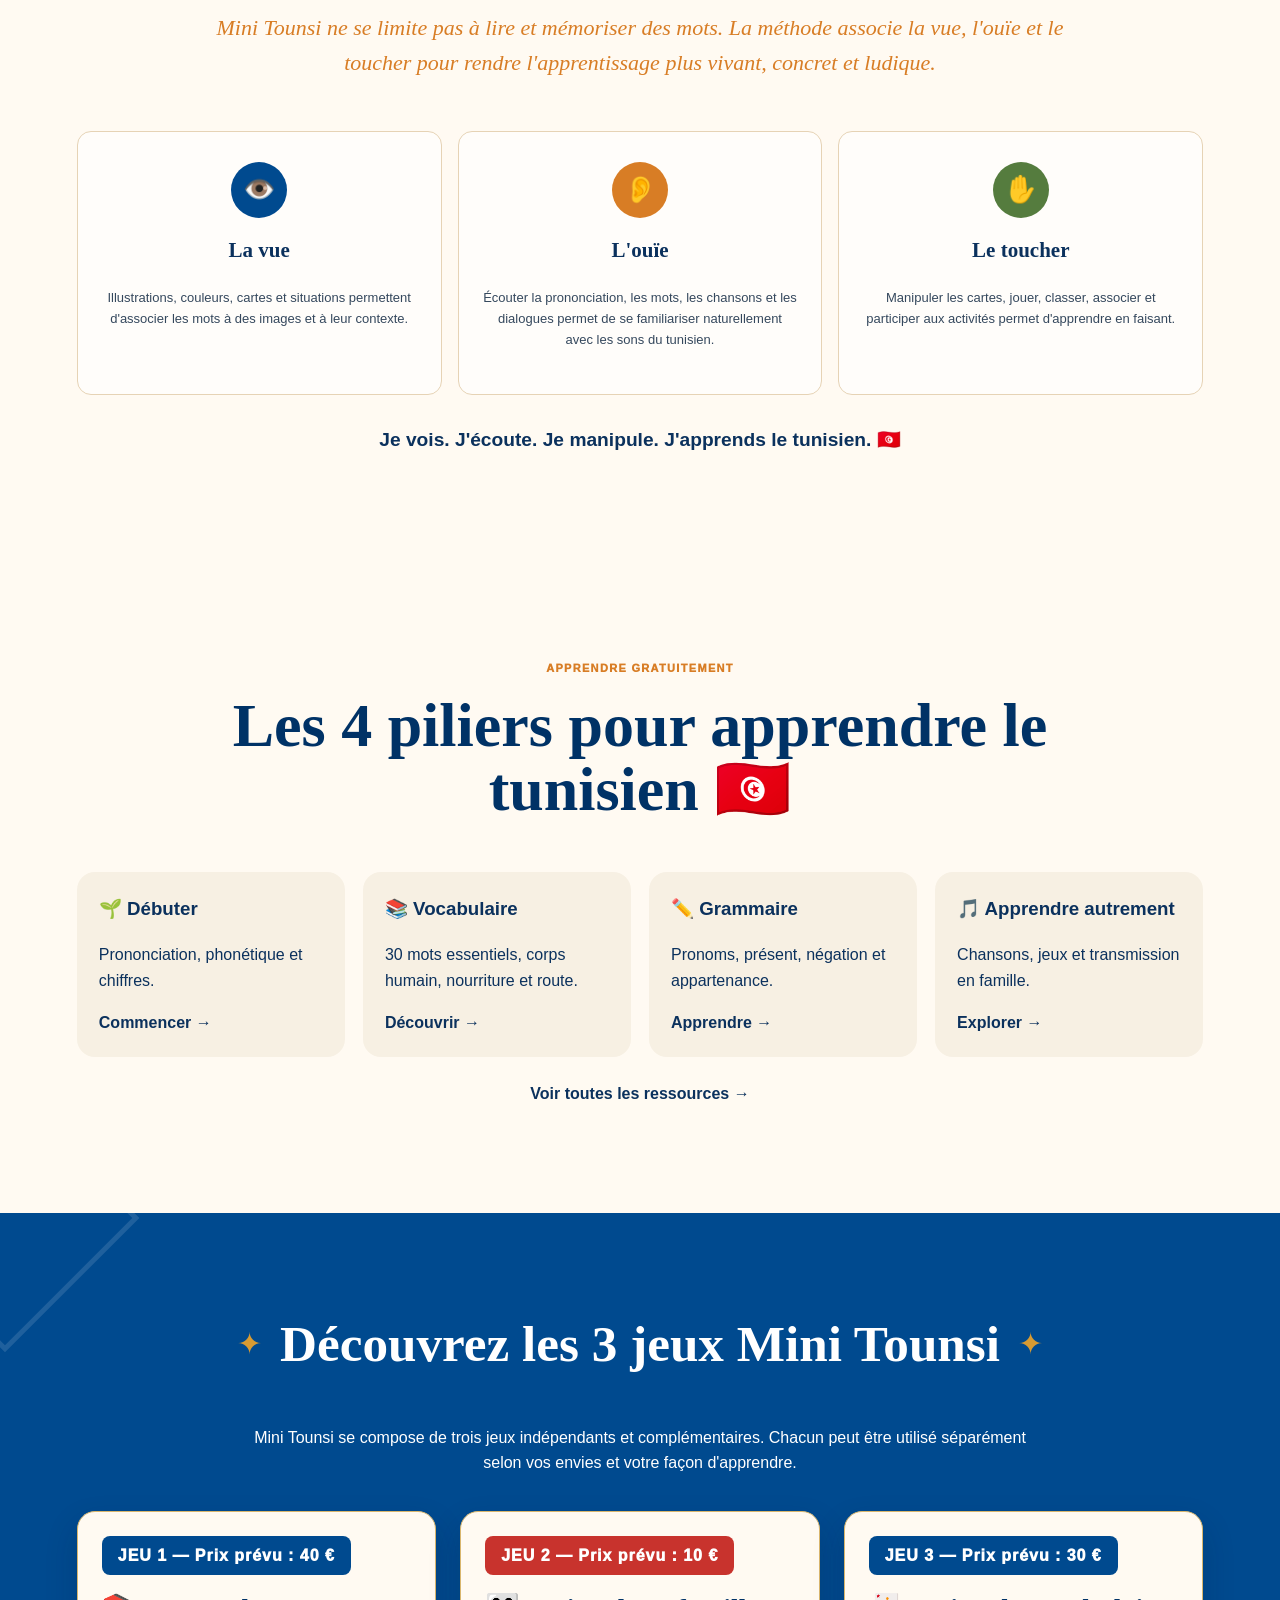
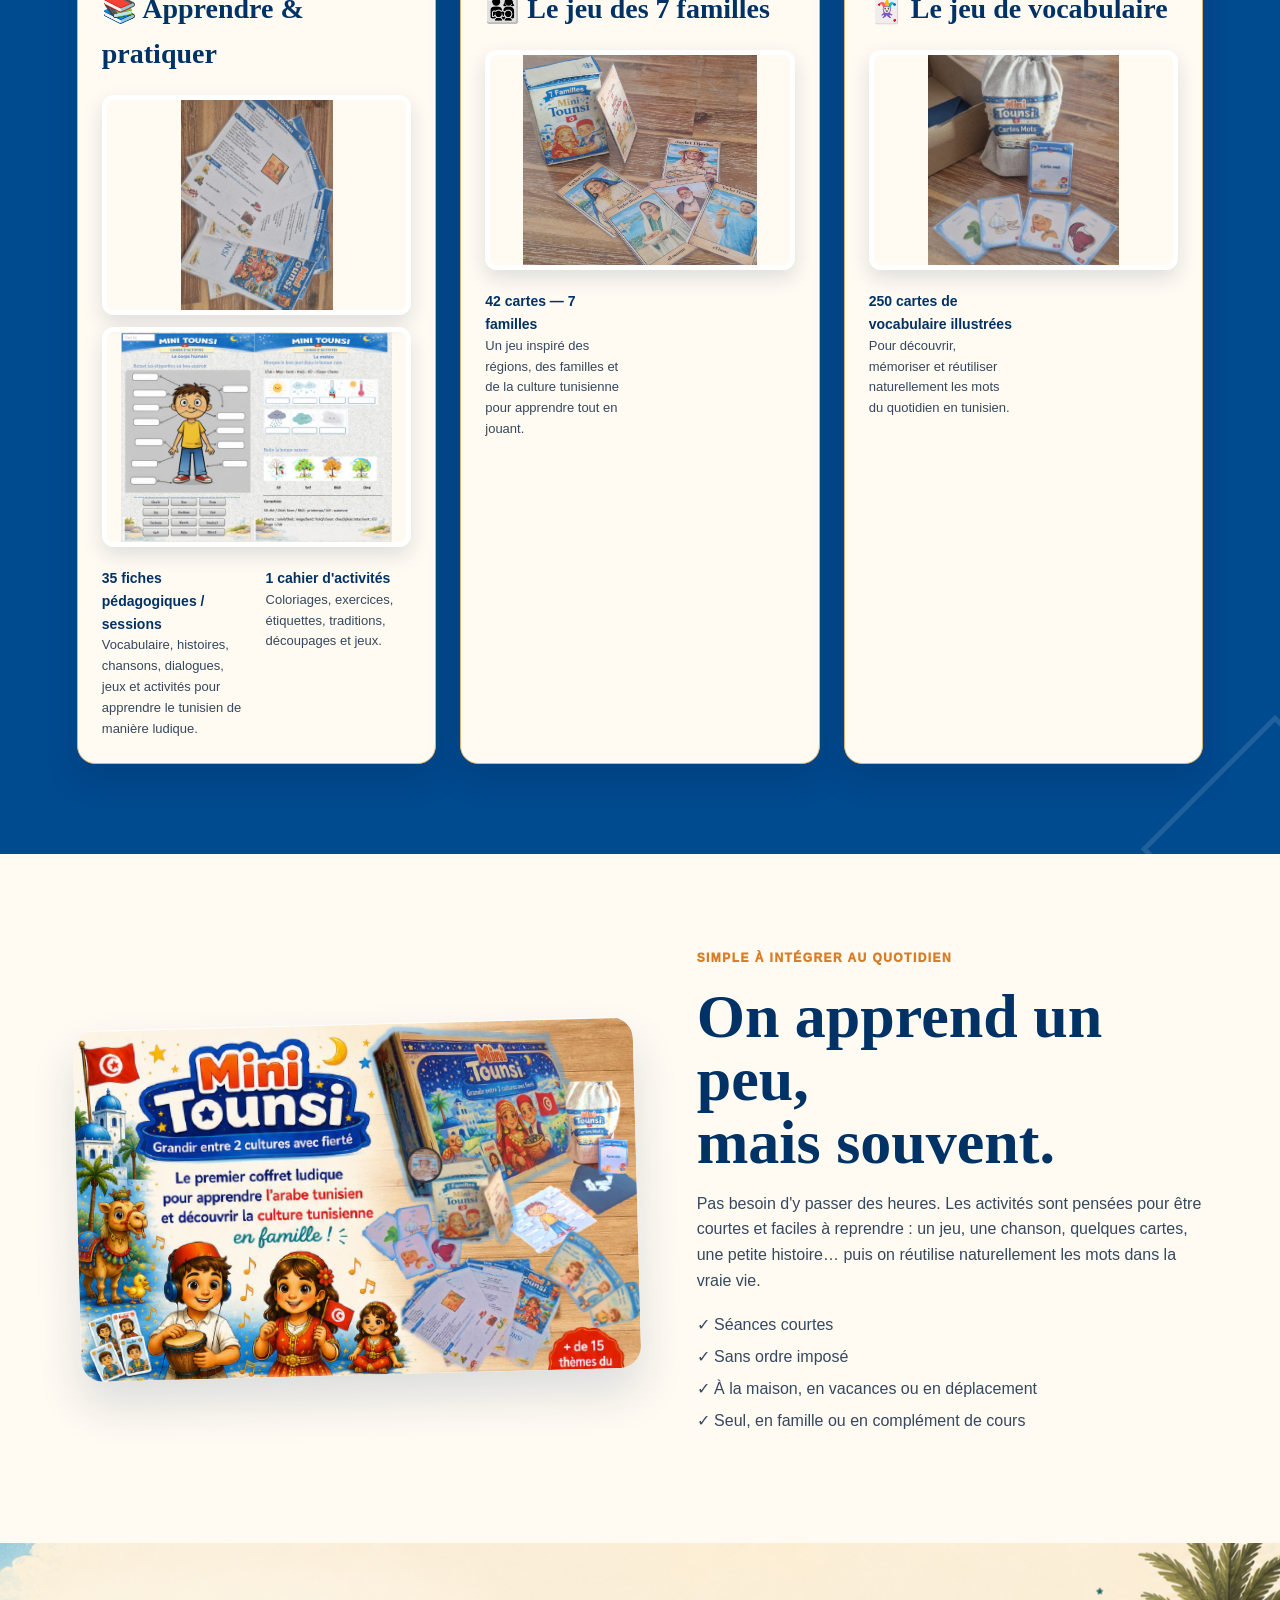
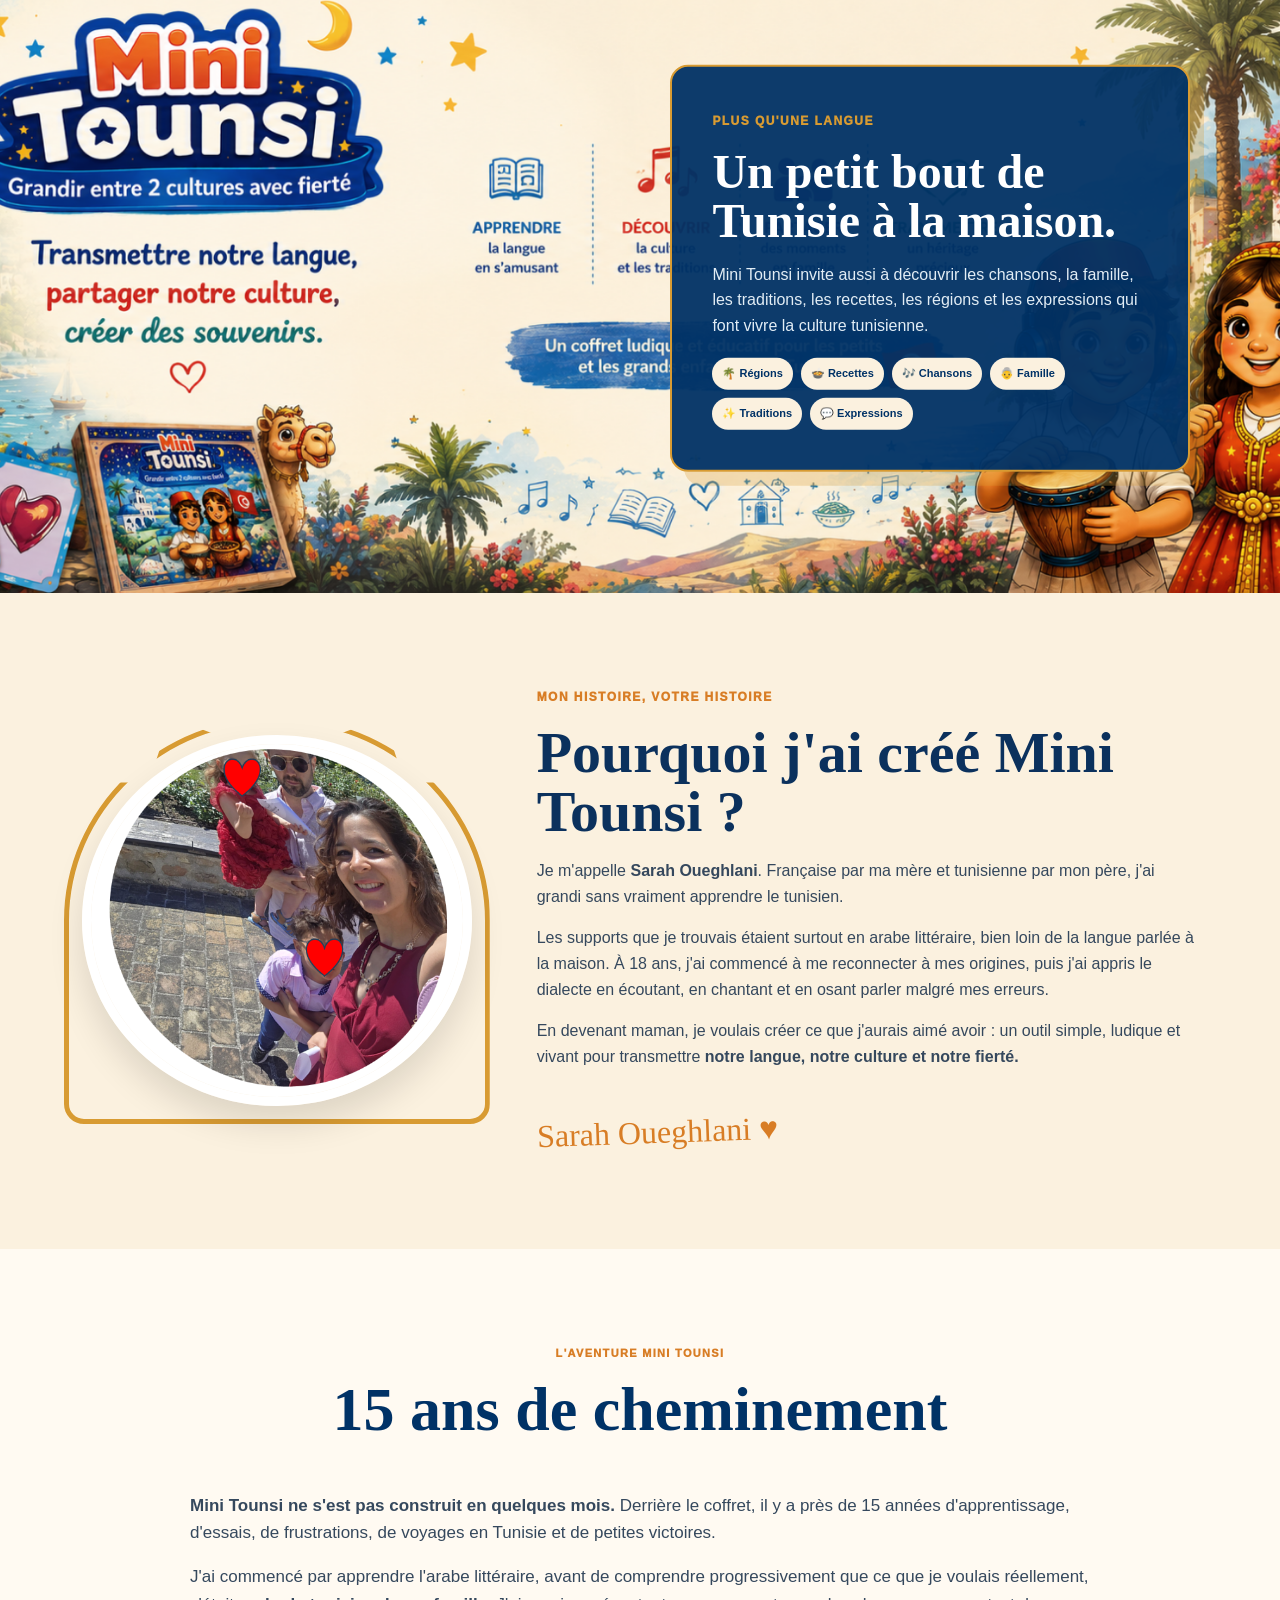
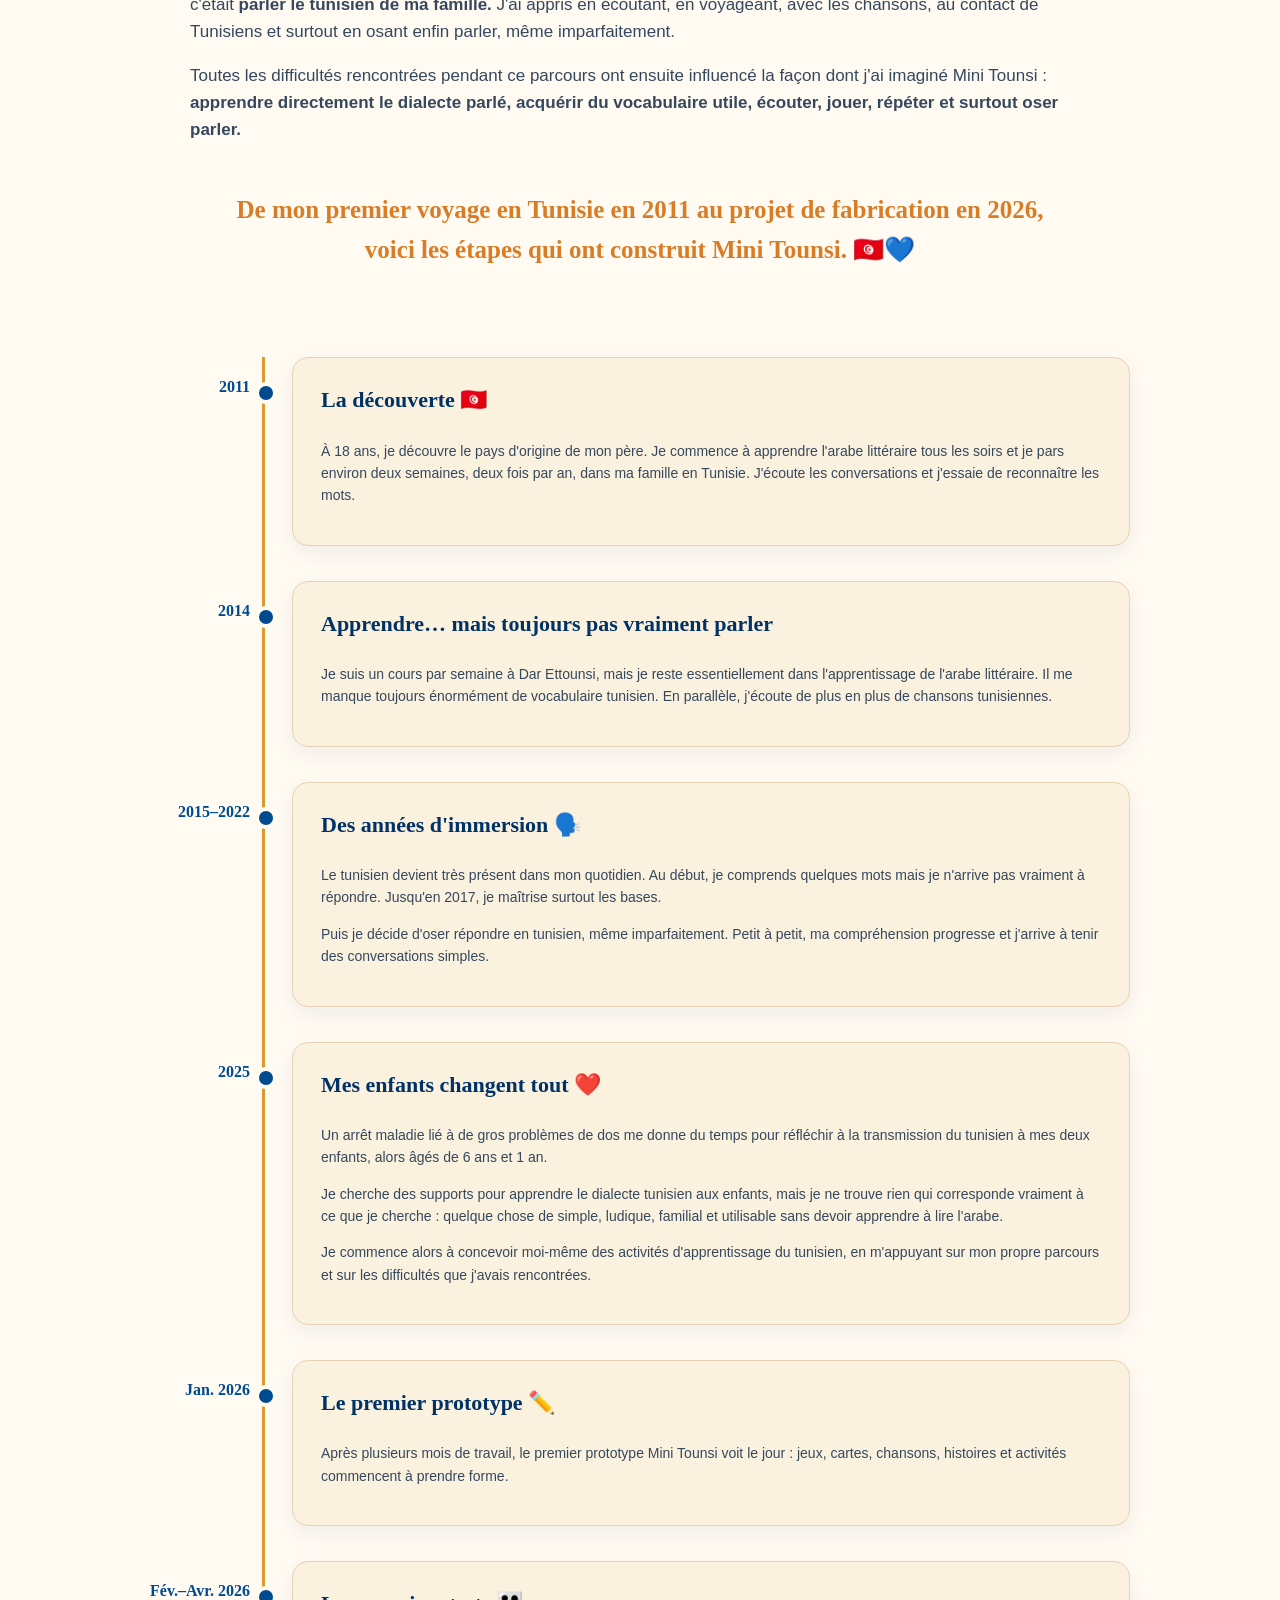
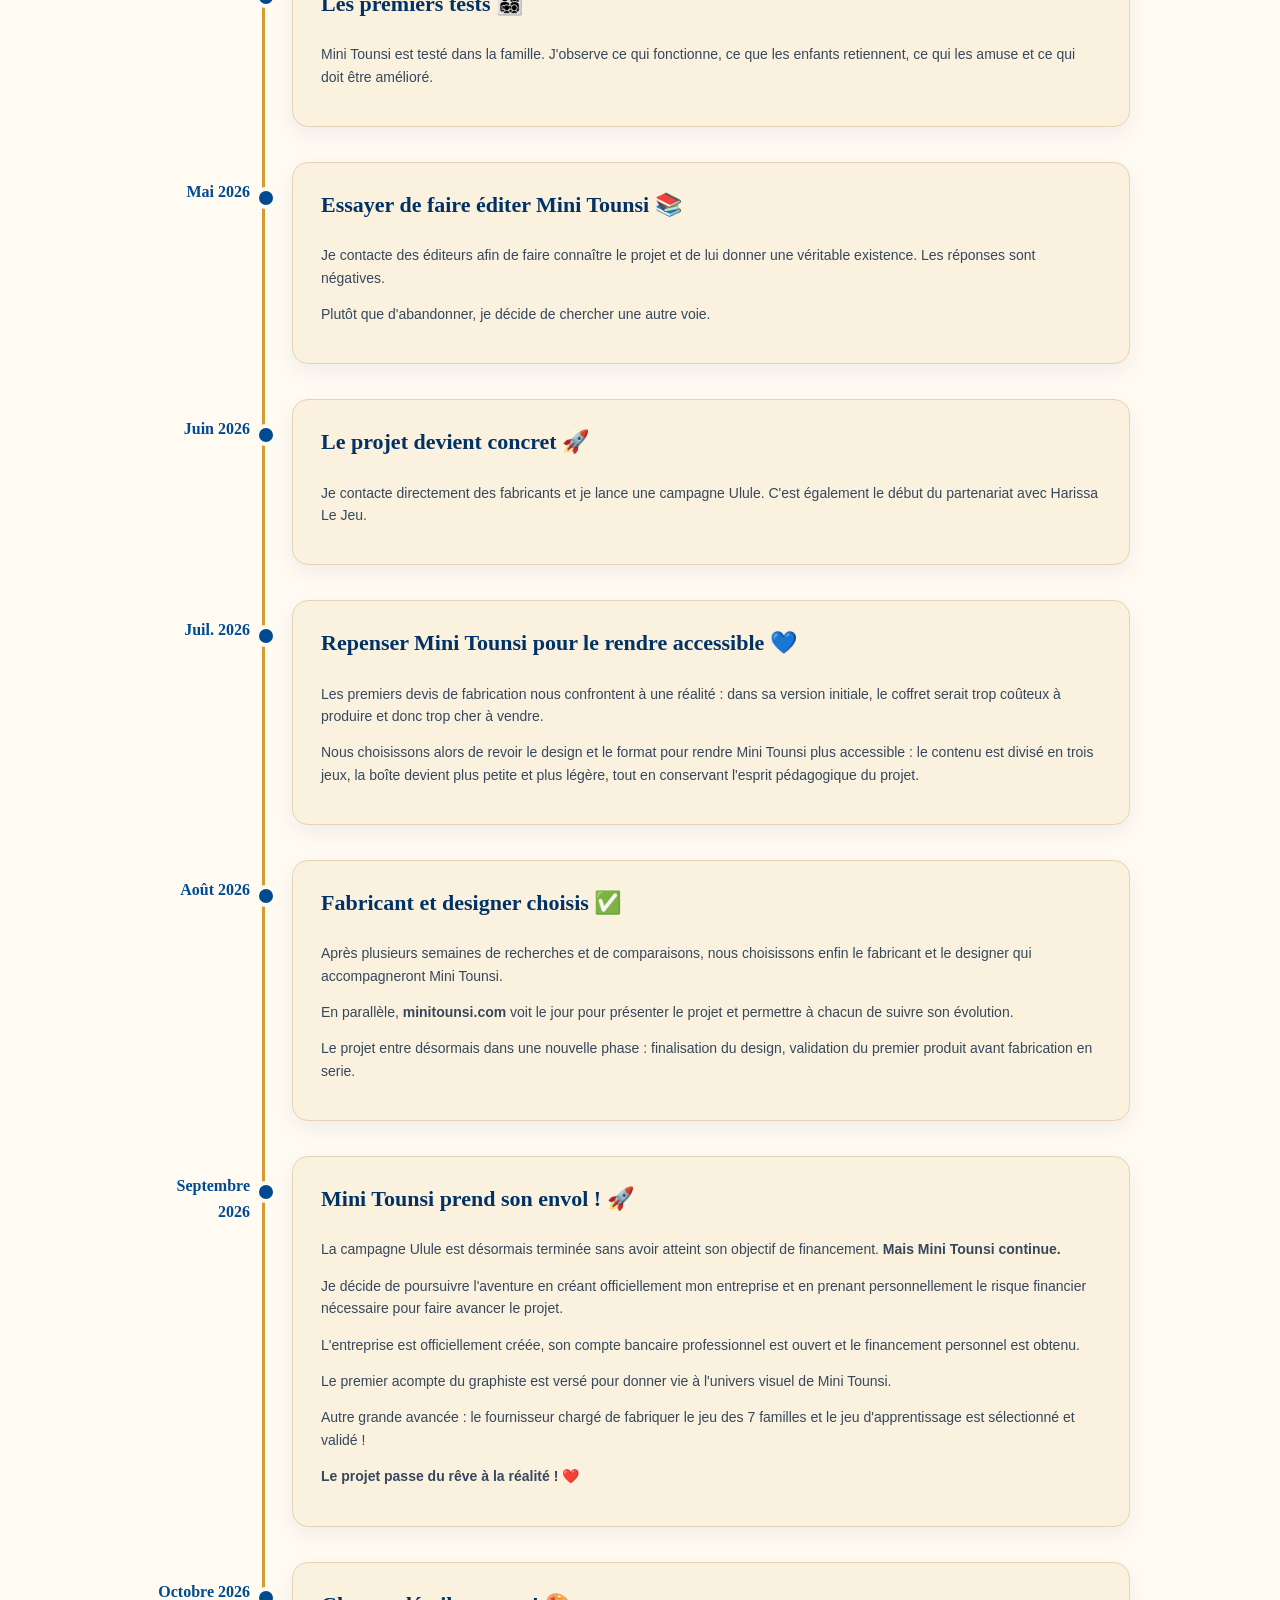
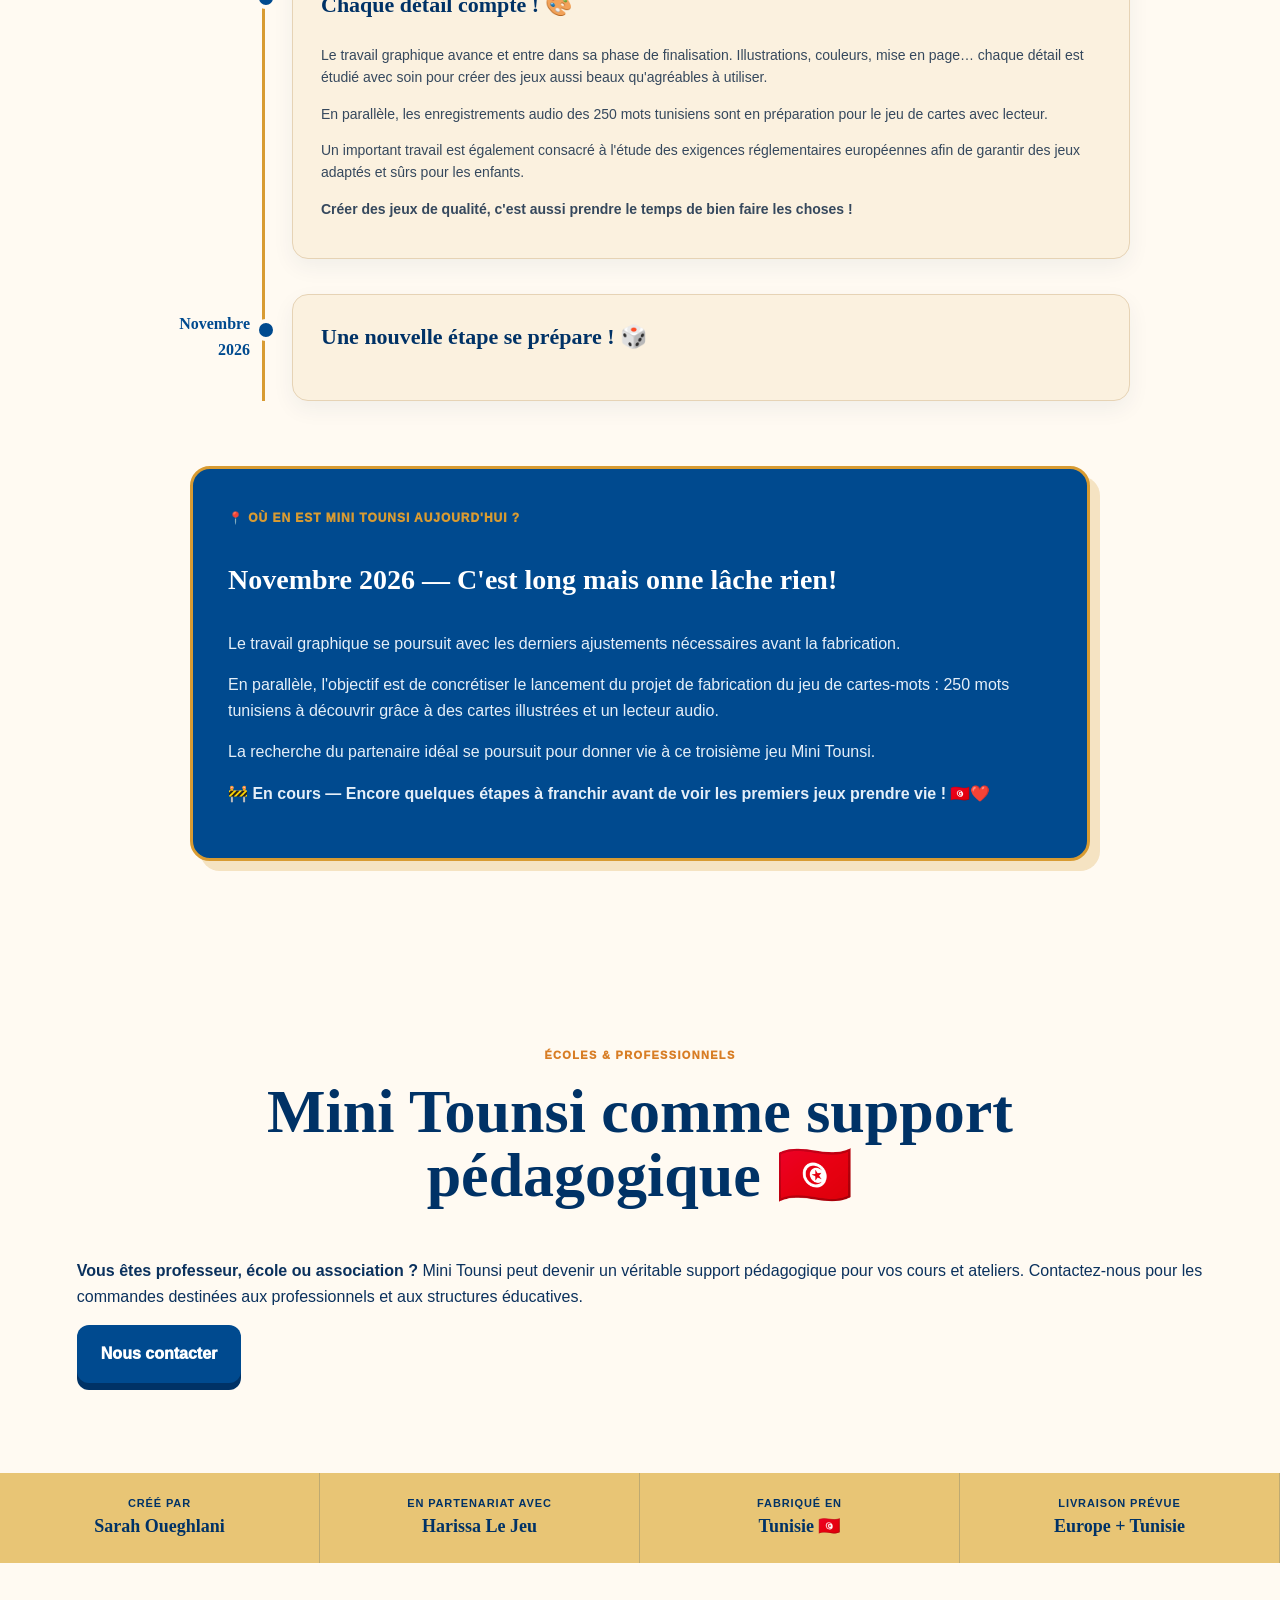
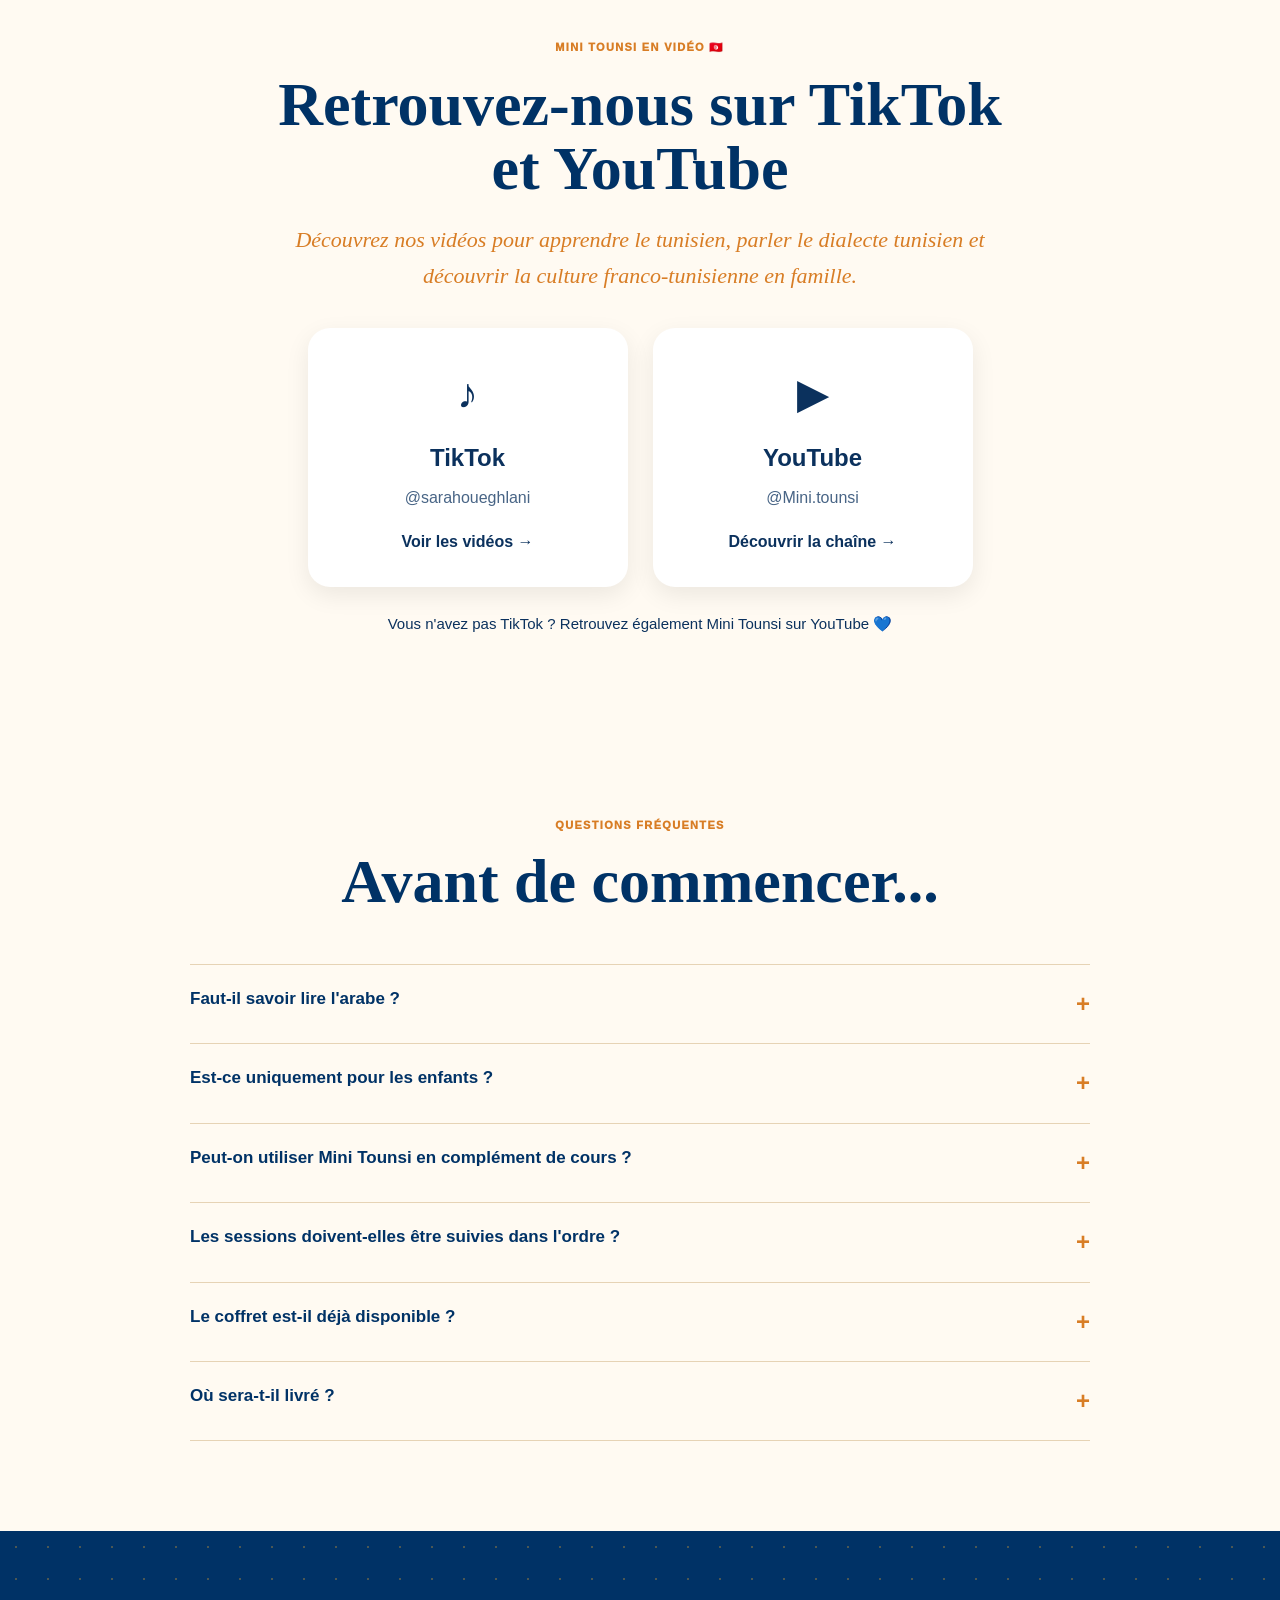
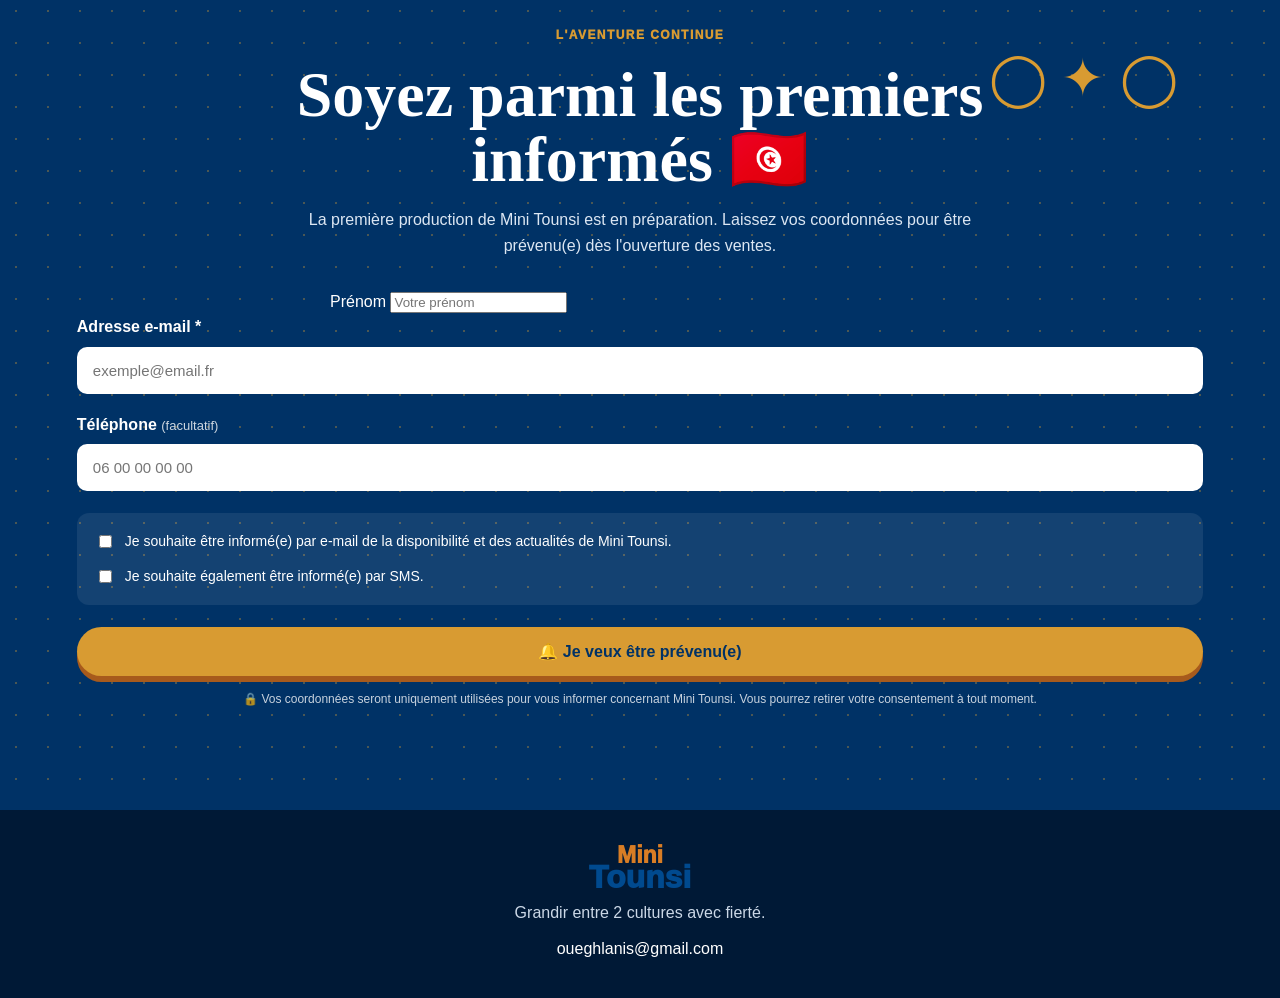
==== commit 93d78e42: "Update index.html" ====
--- a/index.html
+++ b/index.html
@@ -35,6 +35,9 @@
       <a href="#aventure">Notre aventure</a>
       <a href="#pros">Écoles & Pros</a>
       <a href="#faq">FAQ</a>
+      <a href="/batterie/">
+  Informations réglementaires et batterie
+</a>
 
     </nav>
     <a class="header-cta" href="#lancement">Être prévenu du lancement 🔔</a>
